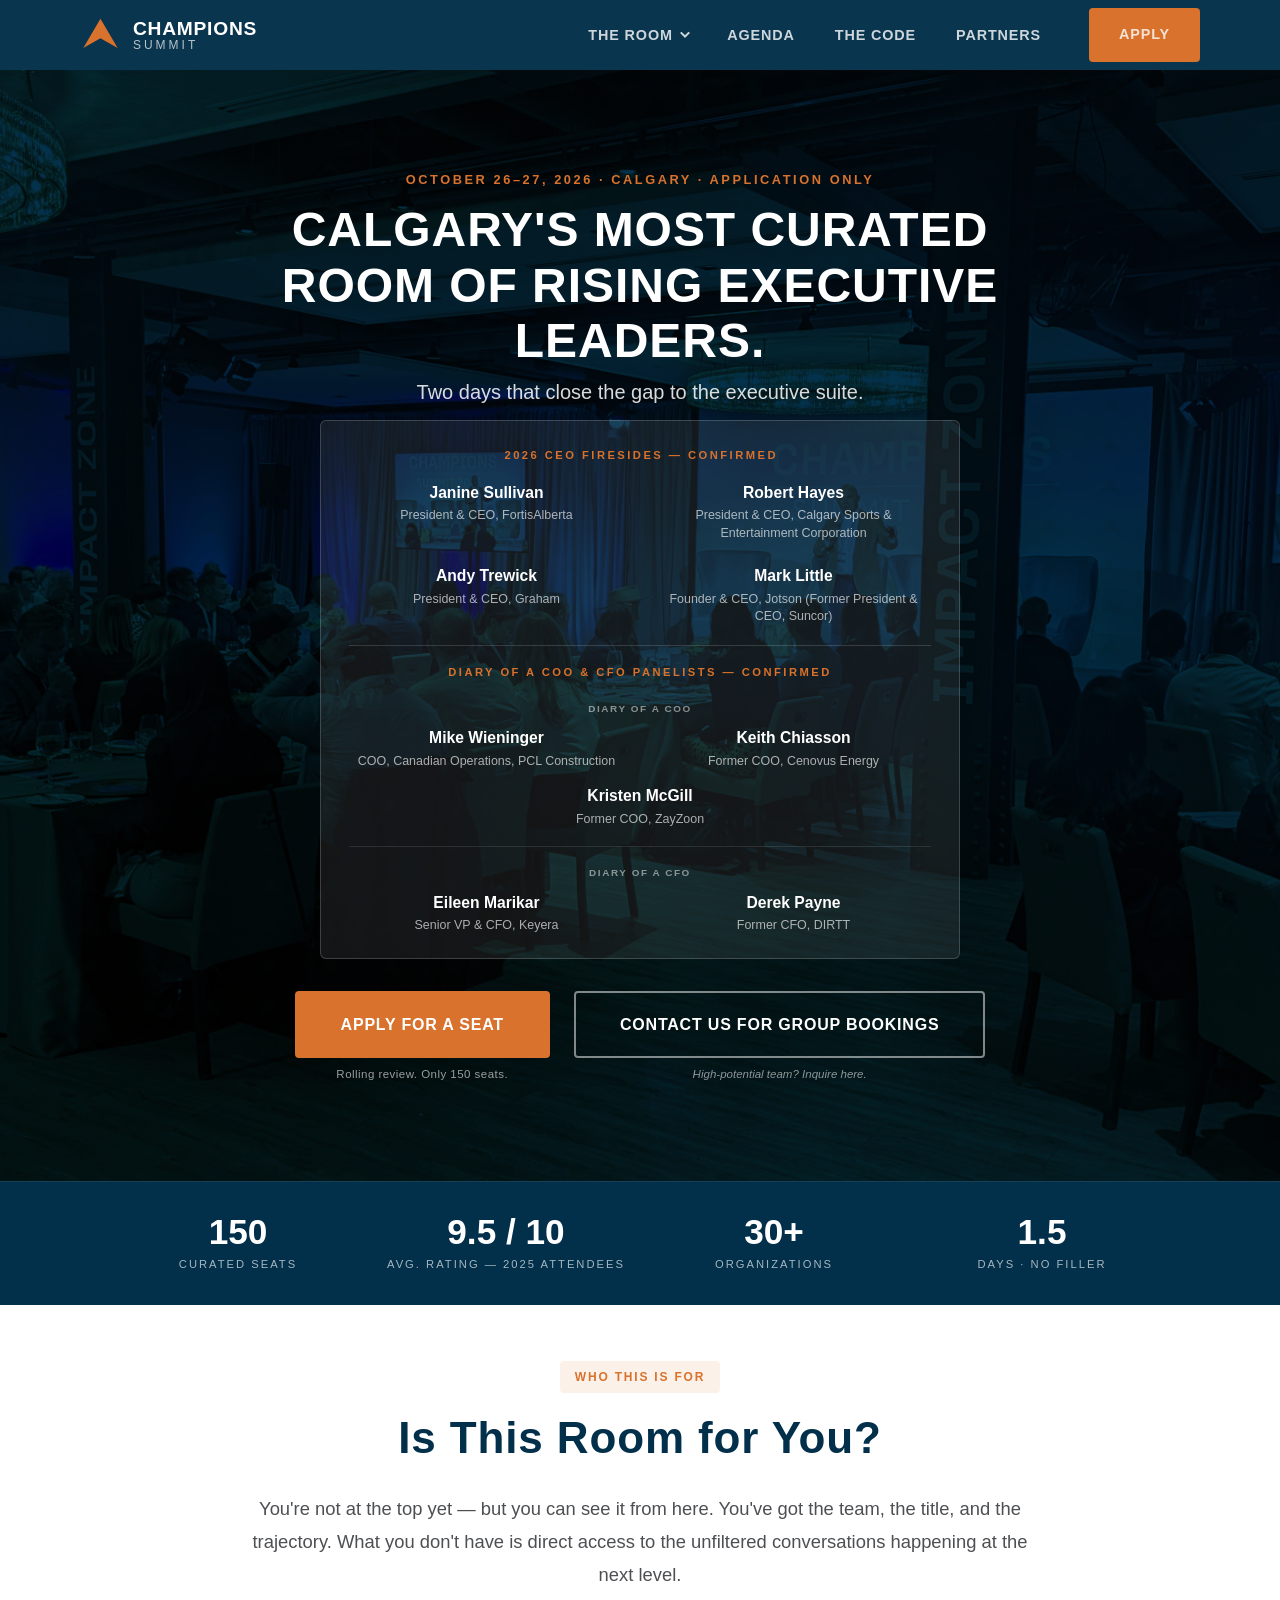
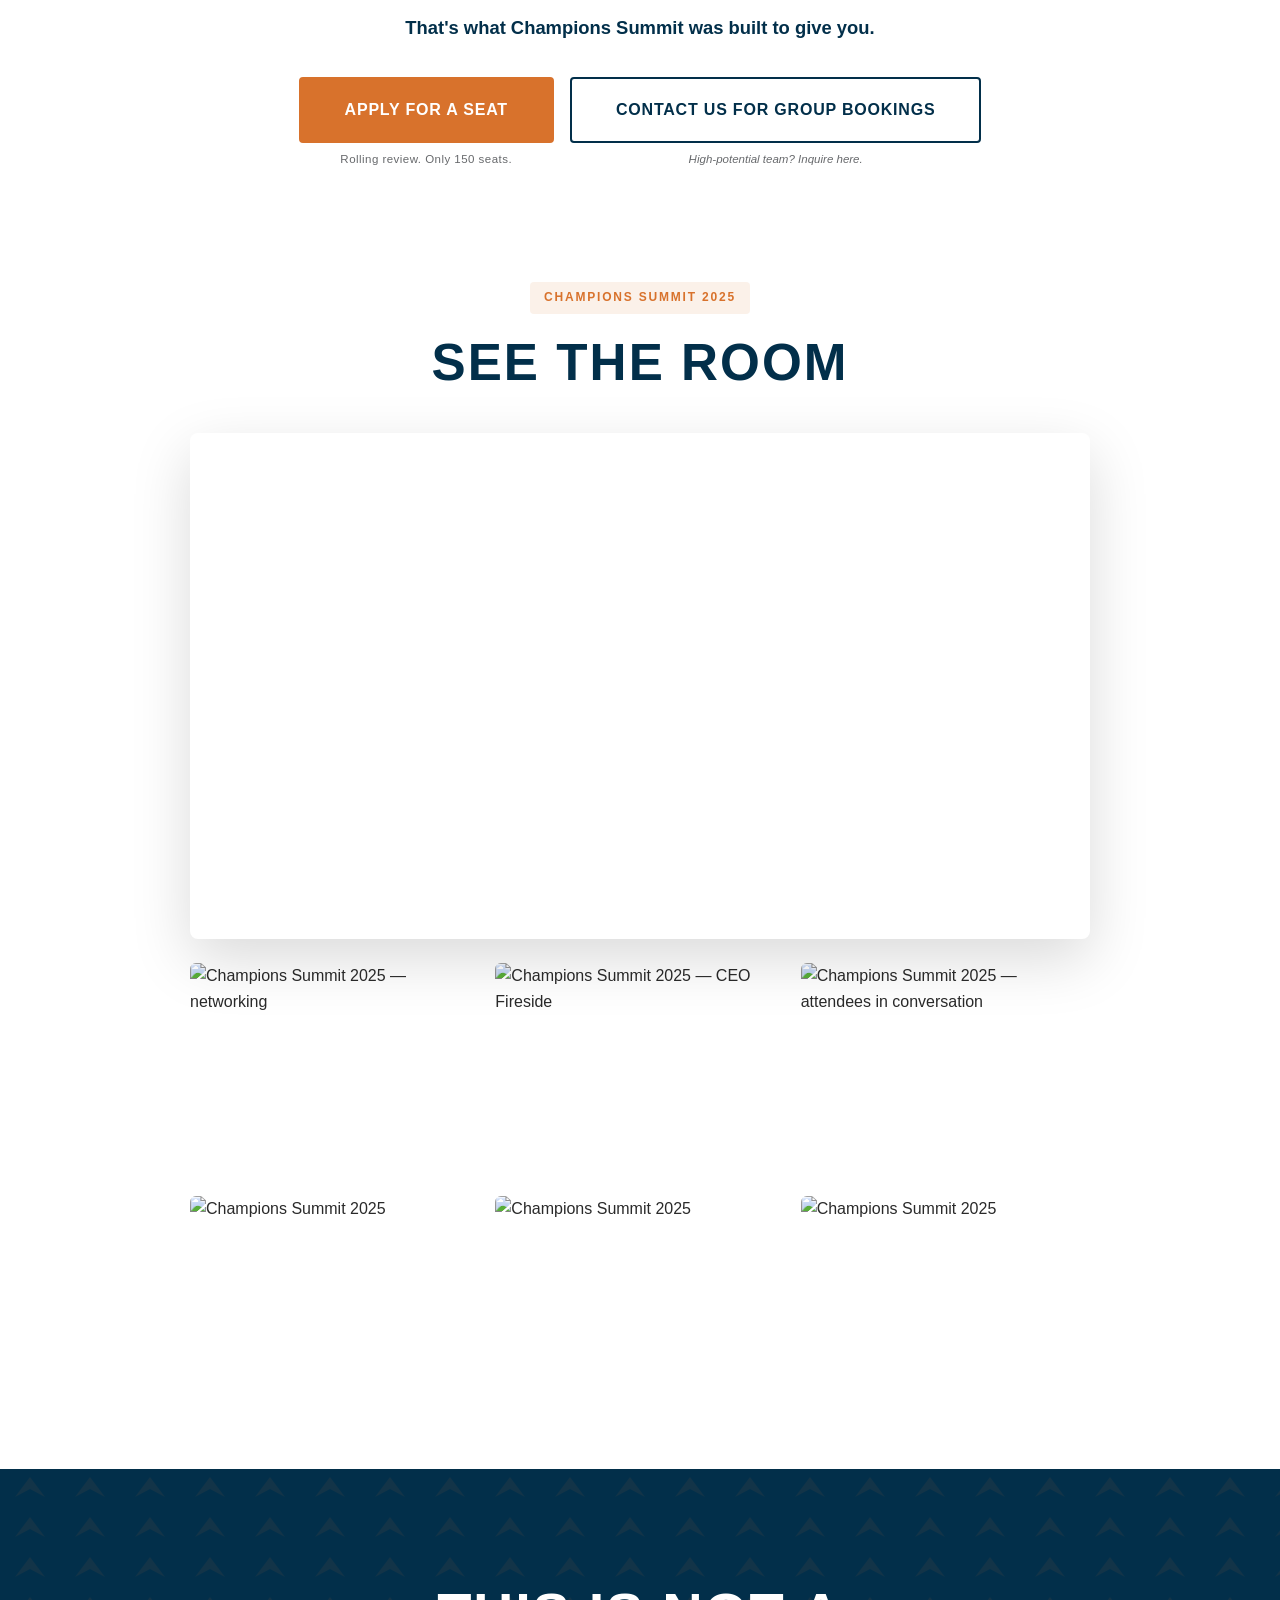
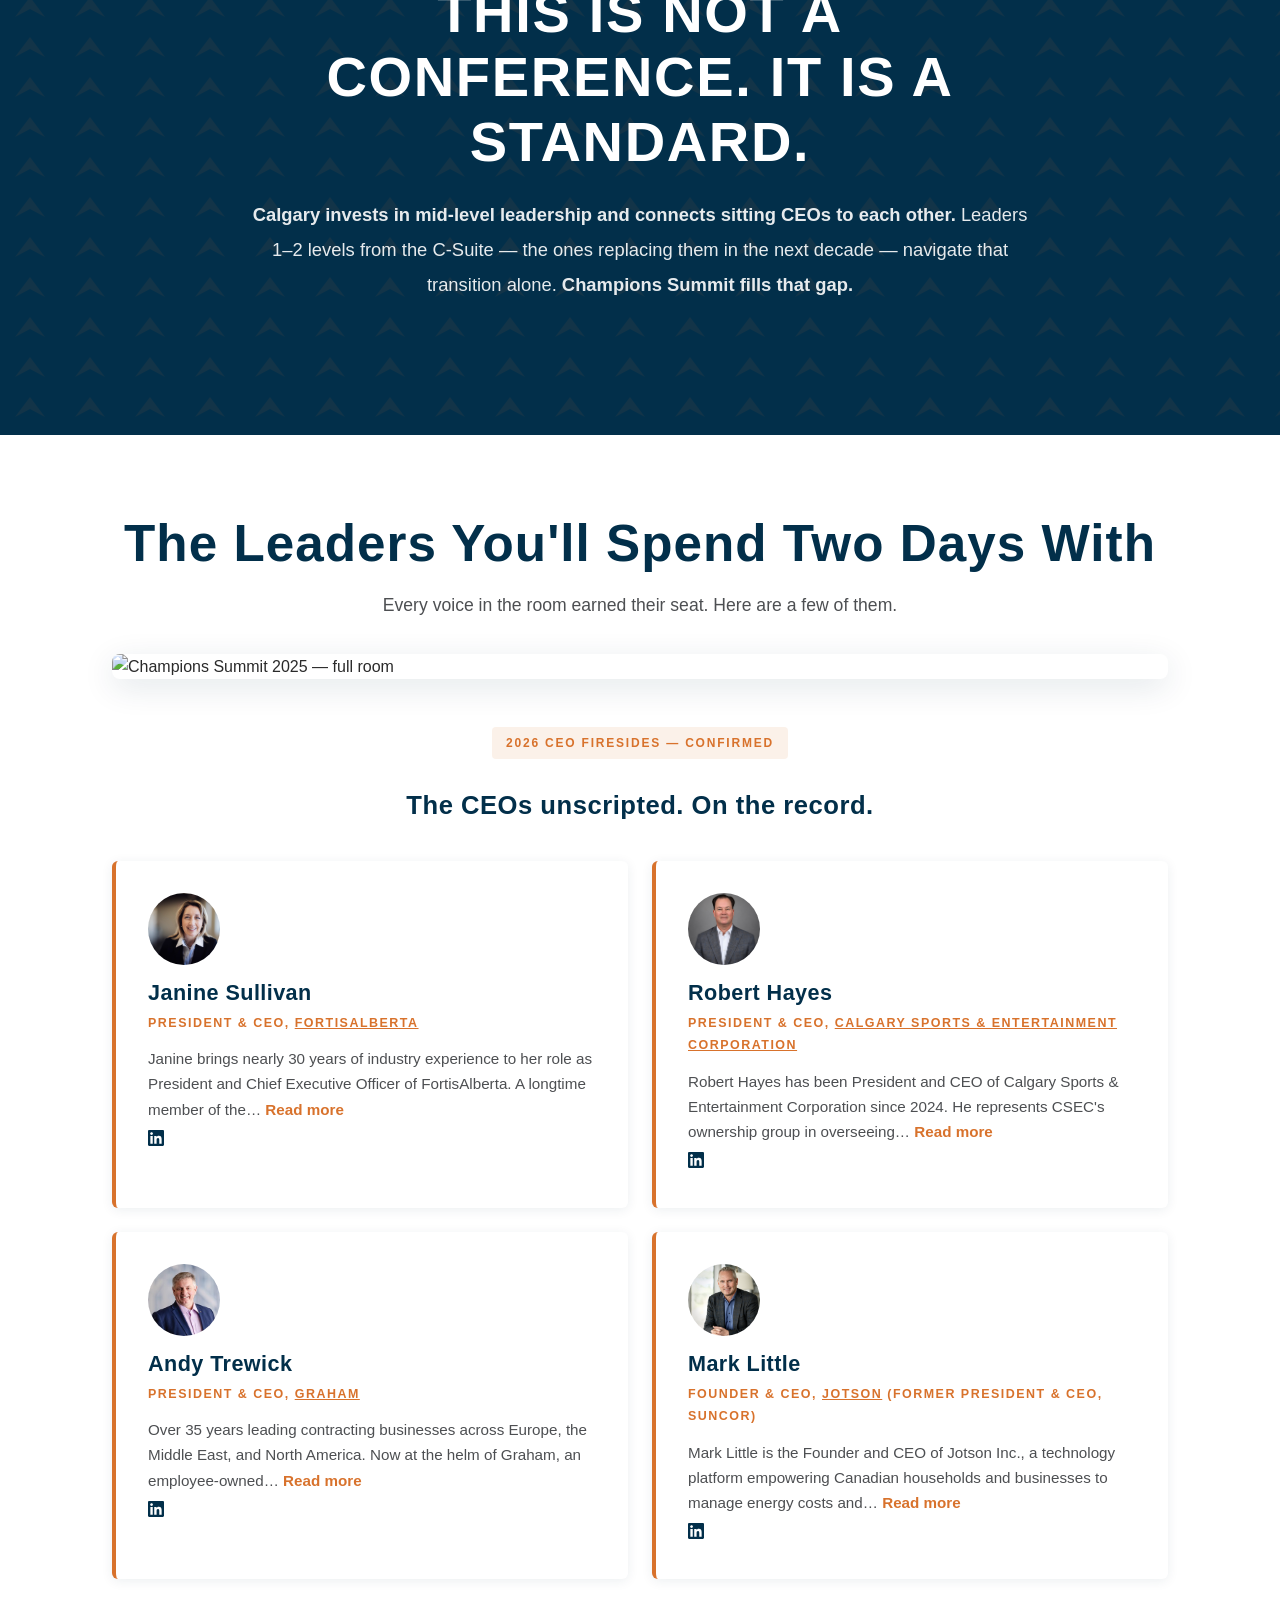
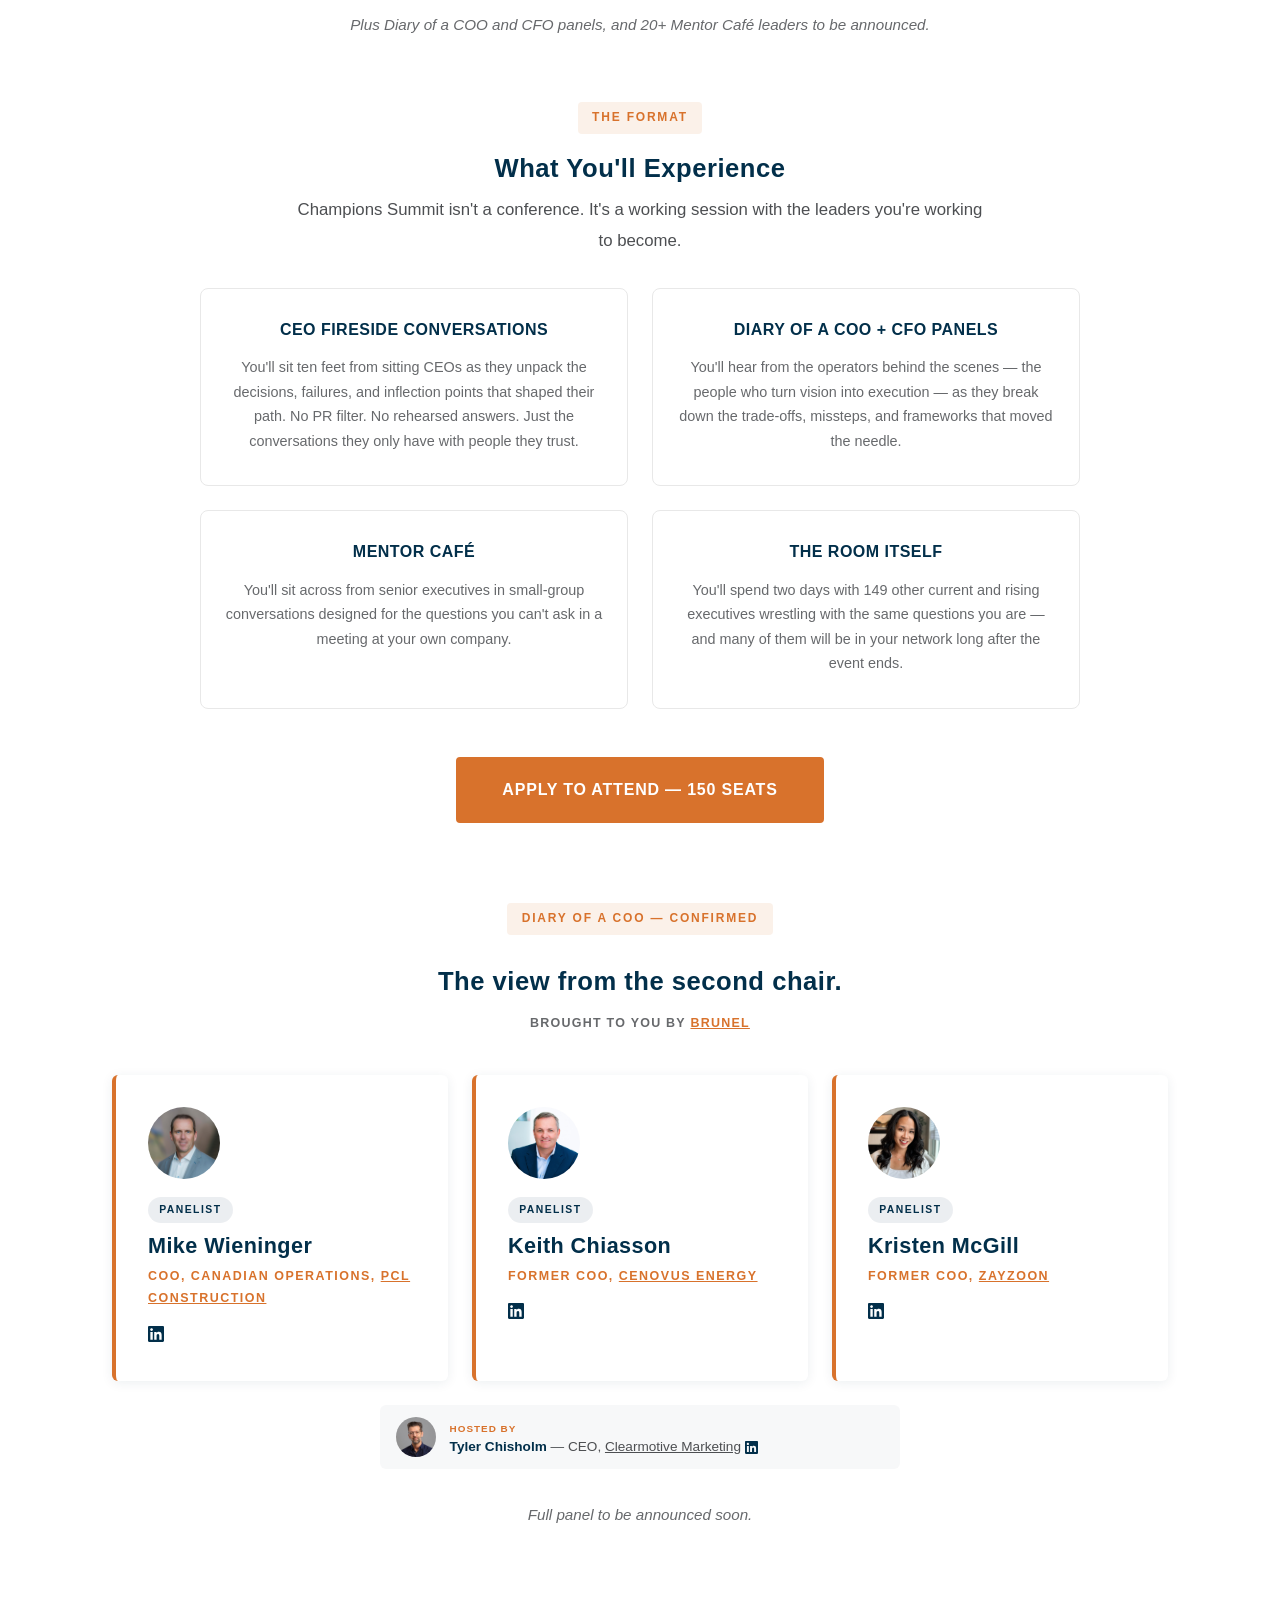
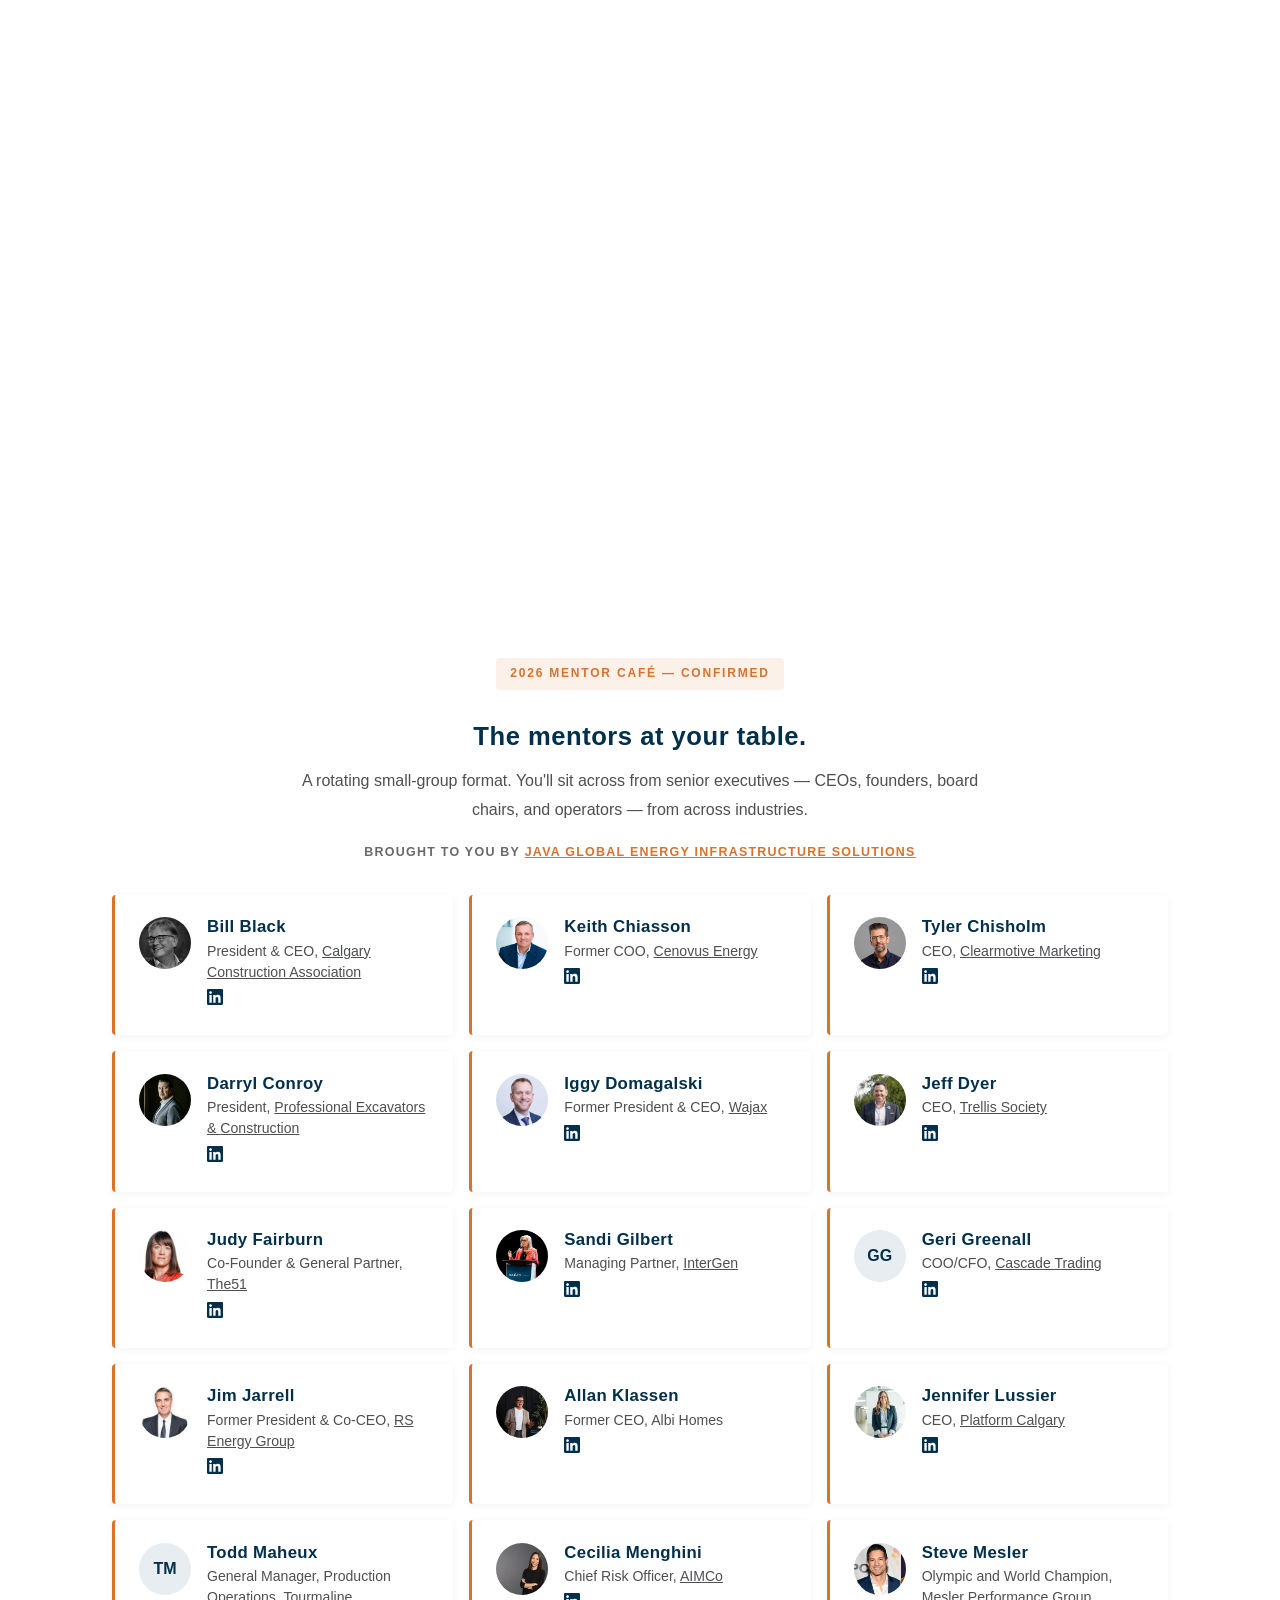
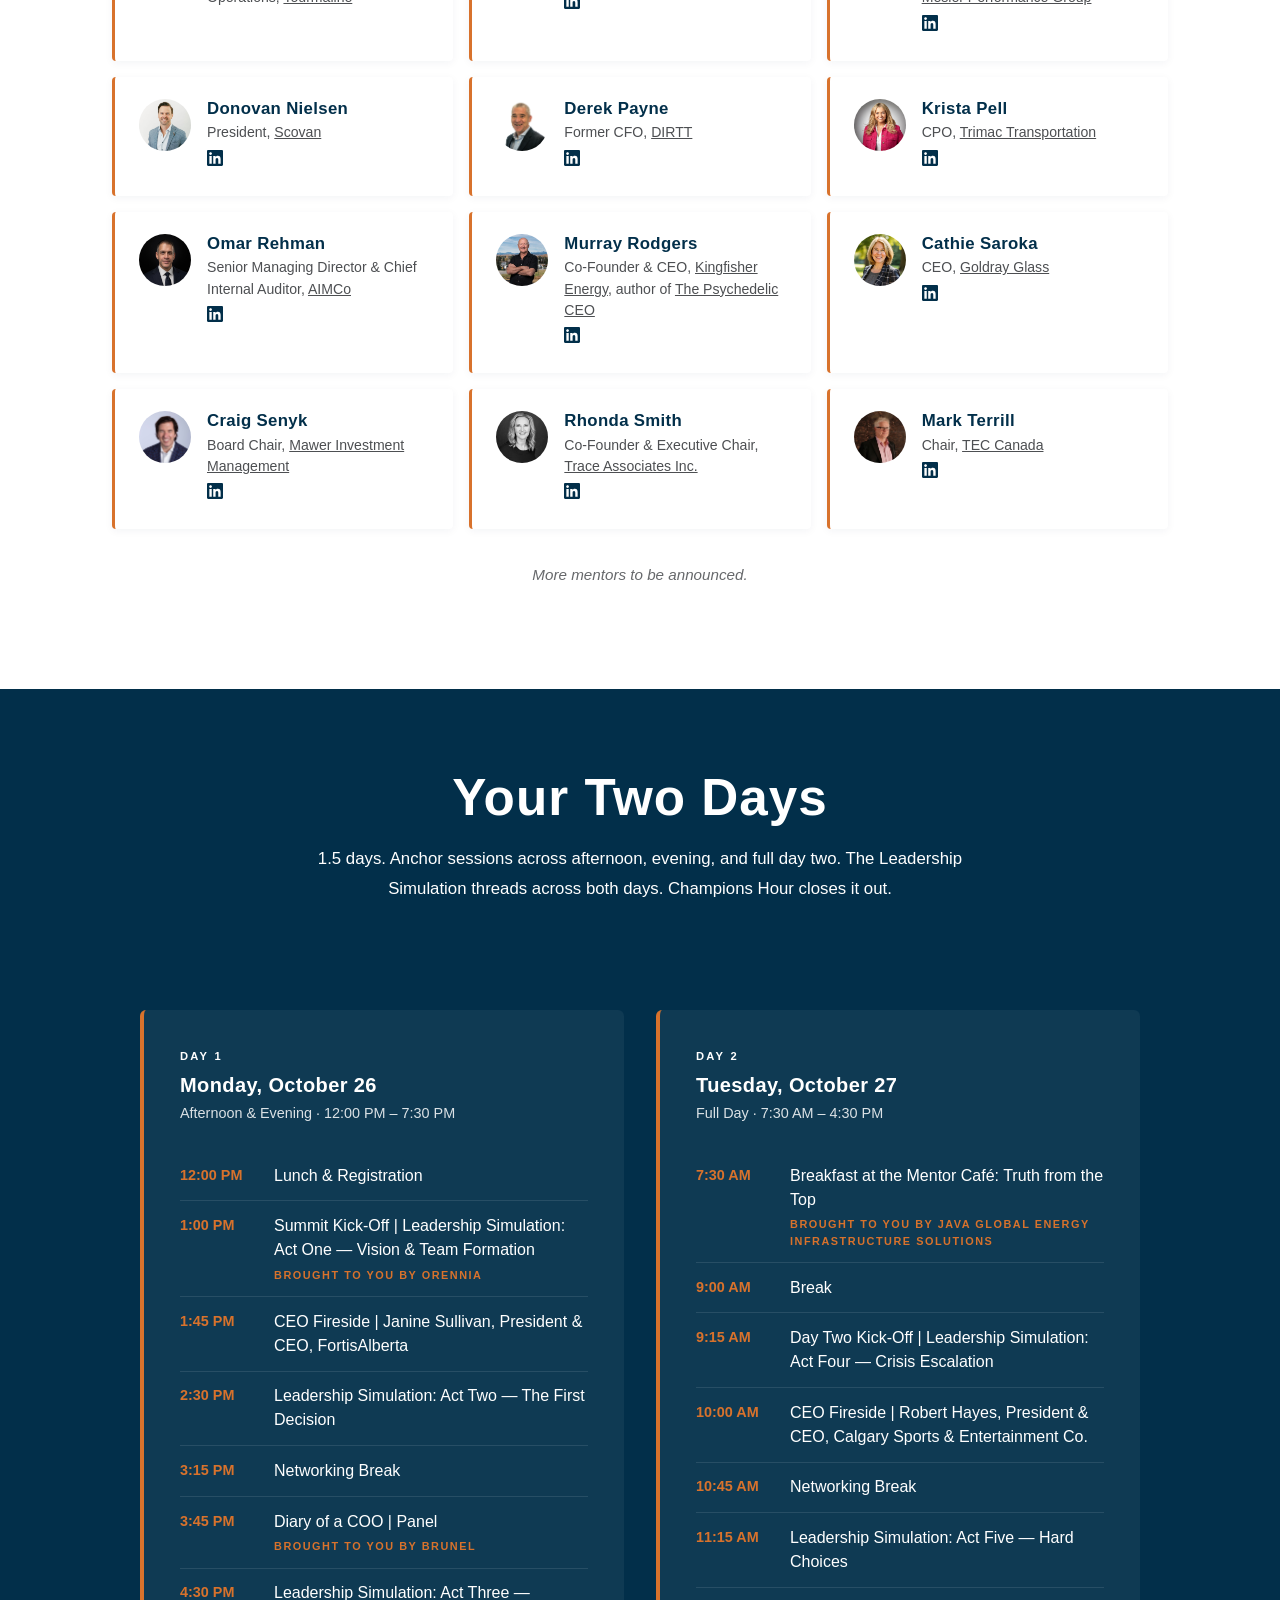
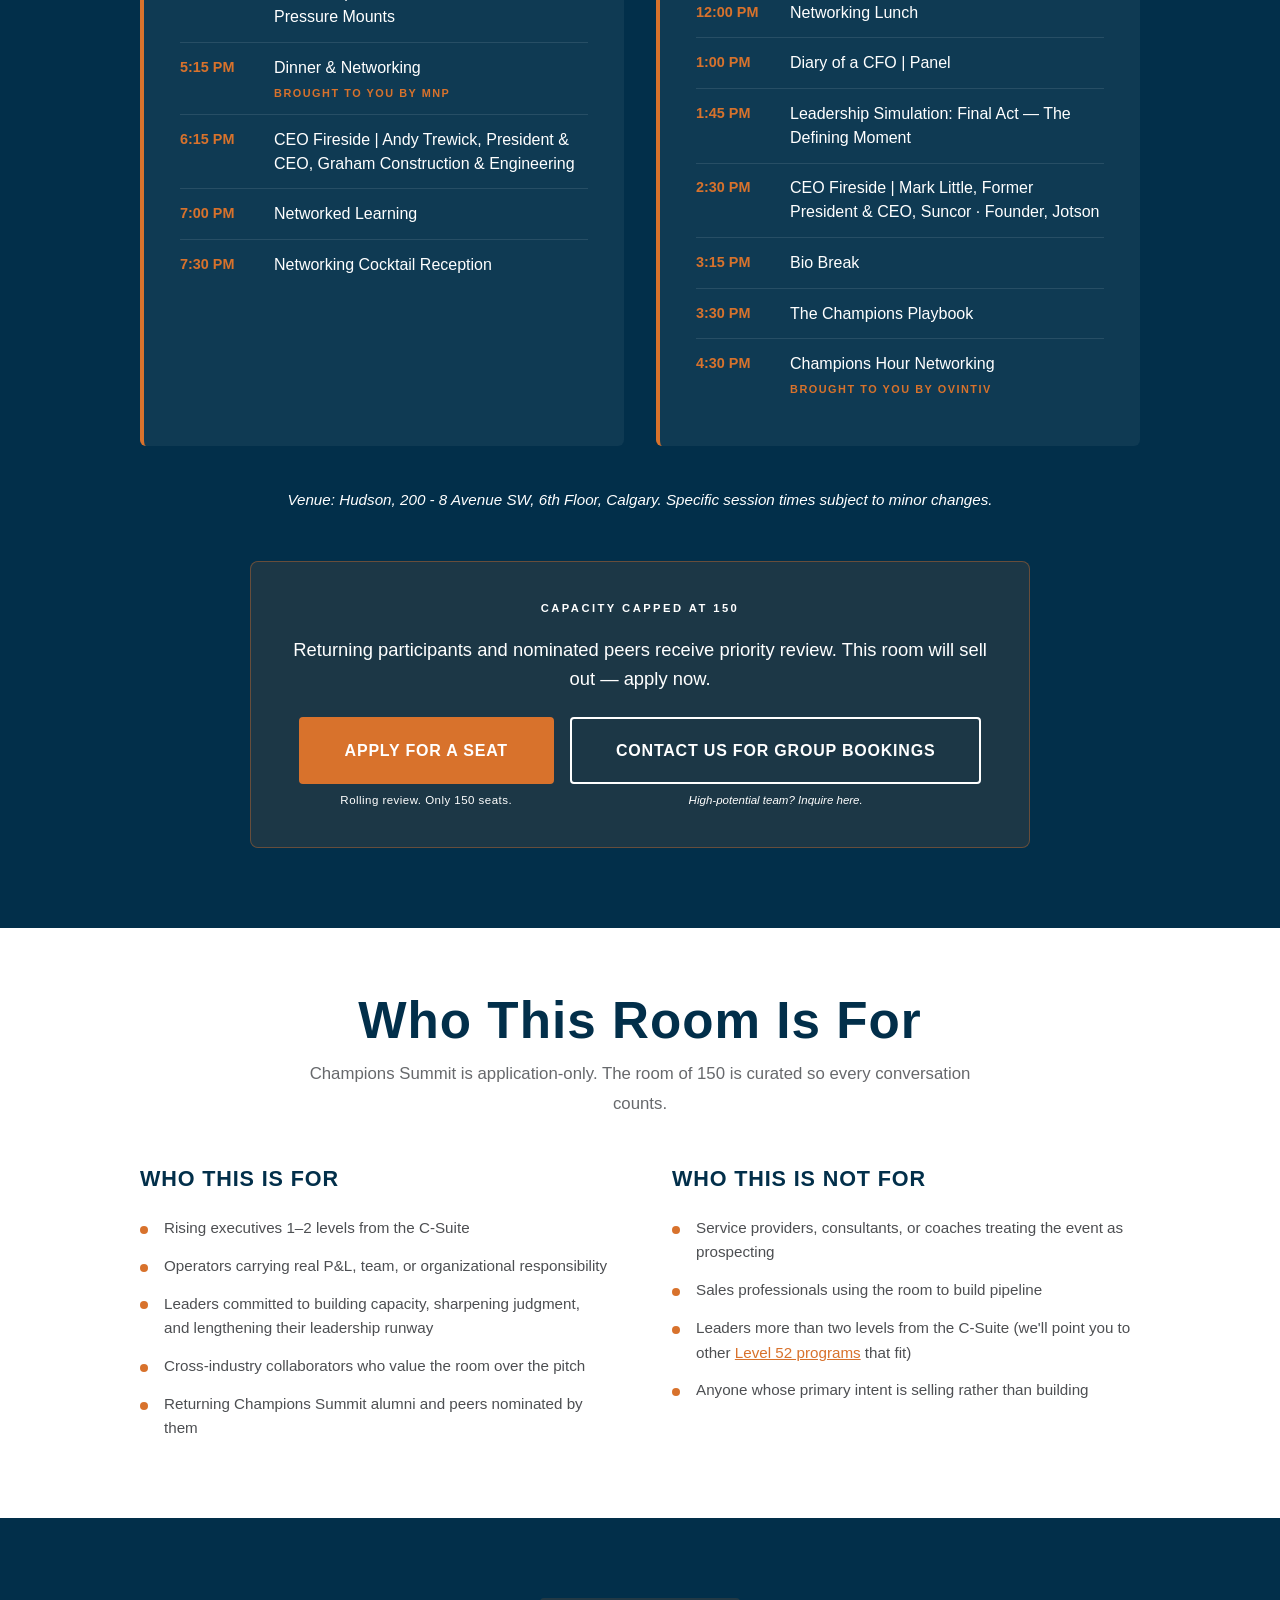
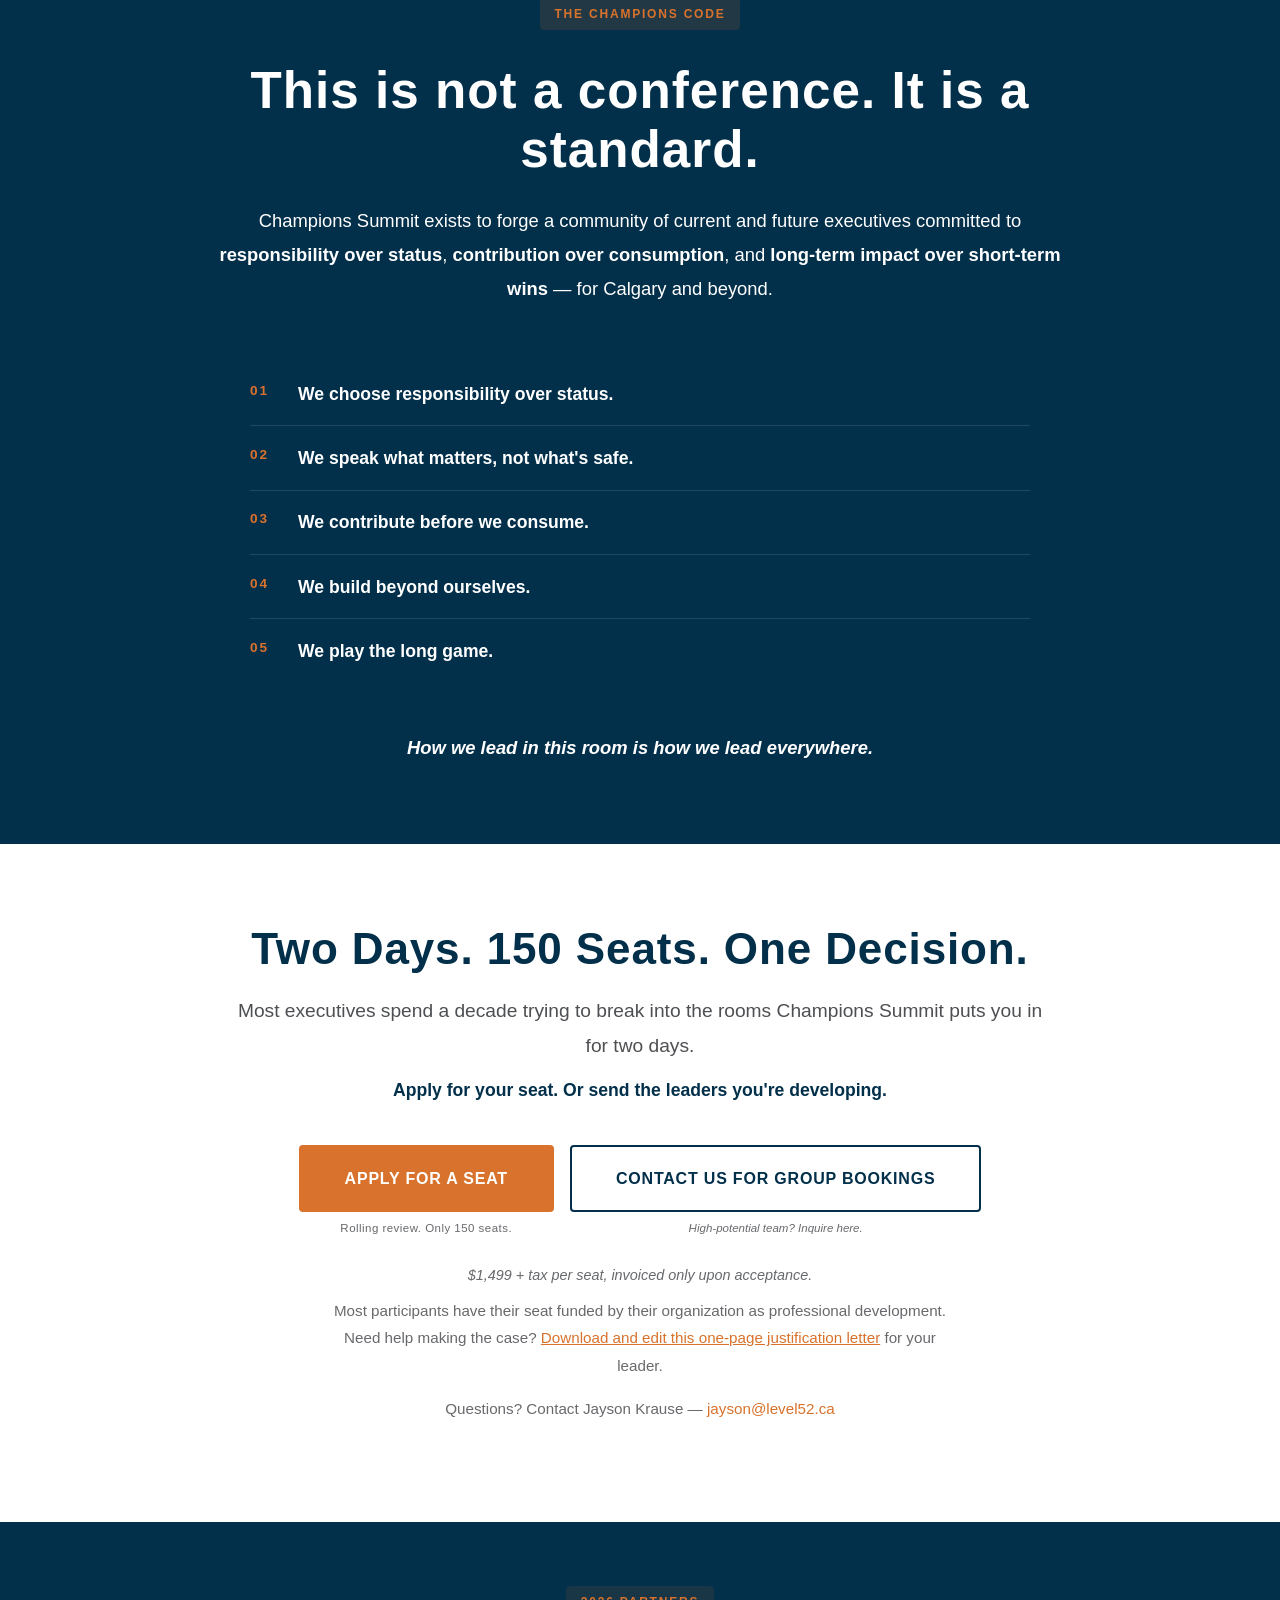
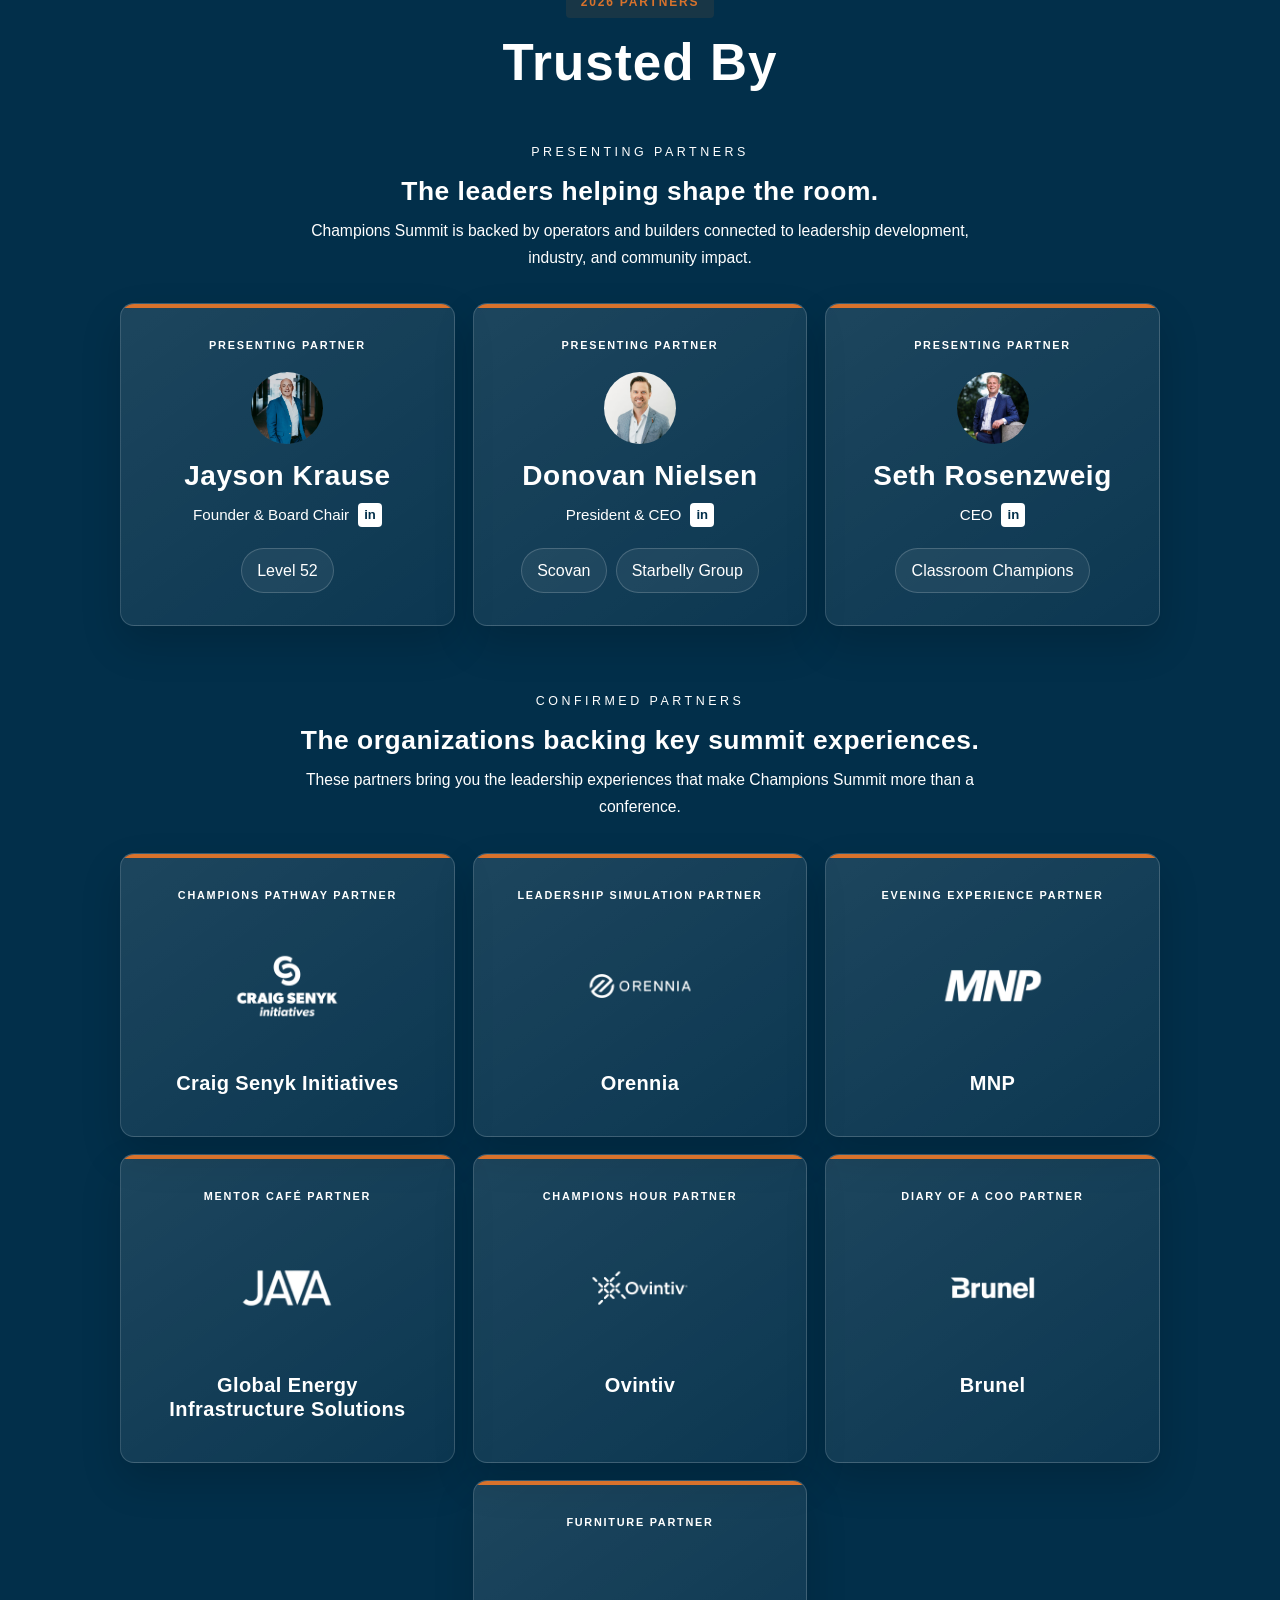
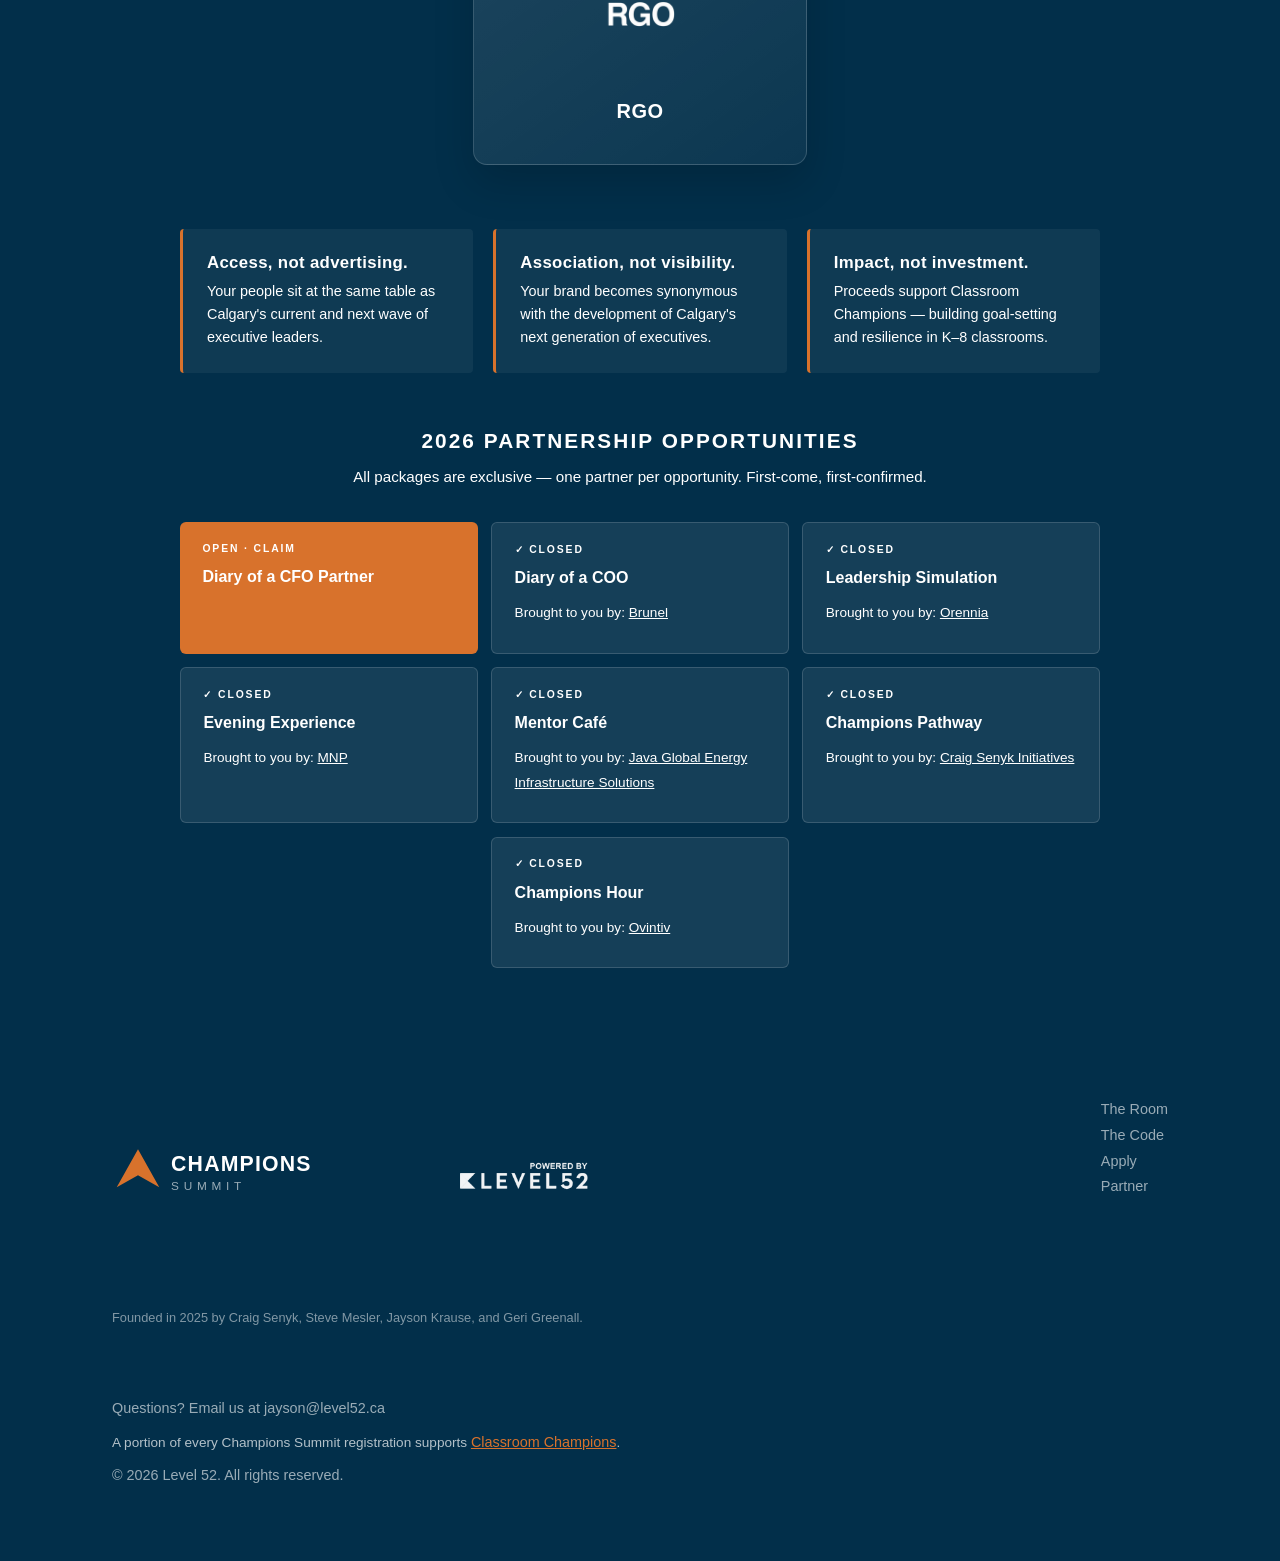
==== index.html @ 11ee5f36 "Add files via upload" ====
<!DOCTYPE html>
<html lang="en">
<head>
    <meta charset="UTF-8">
    <meta name="viewport" content="width=device-width, initial-scale=1.0">
    <meta name="description" content="Champions Summit 2026 — Calgary's most curated room of rising executives. Application-only. October 26–27, 2026.">
    <title>Champions Summit 2026 | Application-Only Executive Summit | Calgary</title>
    <link rel="icon" type="image/x-icon" href="favicon.ico">
    <link rel="icon" type="image/png" sizes="32x32" href="favicon-32x32.png">
    <link rel="icon" type="image/png" sizes="16x16" href="favicon-16x16.png">
    <link rel="apple-touch-icon" sizes="180x180" href="apple-touch-icon.png">
    <link rel="stylesheet" href="styles.css">
    <style>
        html { width: 100%; }
        body { width: 100%; max-width: 100%; }
        #top { display: block; width: 100%; max-width: 100%; margin: 0; padding: 0; }
        #top > section {
            width: 100%;
            max-width: 100%;
            margin-left: 0;
            margin-right: 0;
            box-sizing: border-box;
        }
    
        .sponsor-logo {
            display: block;
            margin-top: 1.35rem;
            max-height: 72px;
            max-width: 190px;
            width: auto;
            object-fit: contain;
        }
        .sponsor-card .sponsor-logo,
        .sponsorship-card .sponsor-logo {
            margin-left: 0;
        }
    
        .confirmed-sponsors-grid {
            display: flex;
            flex-wrap: wrap;
            justify-content: center;
            gap: 1.1rem;
            align-items: stretch;
        }
        .confirmed-sponsors-grid > .confirmed-sponsor-card {
            flex: 0 1 calc((100% - 2.2rem) / 3);
            min-width: 0;
            box-sizing: border-box;
        }

        .confirmed-sponsor-card {
            position: relative;
            overflow: hidden;
            background: linear-gradient(145deg, rgba(255,255,255,0.11), rgba(255,255,255,0.045));
            border: 1px solid rgba(255,255,255,0.16);
            padding: 2rem 1.75rem;
            border-radius: 14px;
            box-shadow: 0 18px 40px rgba(0,0,0,0.16);
            text-align: center;
        }

        .confirmed-sponsor-card::before {
            content: "";
            position: absolute;
            top: 0;
            left: 0;
            right: 0;
            height: 4px;
            background: #D8722C;
        }

        .confirmed-sponsor-label {
            font-family: 'Trebuchet MS', sans-serif;
            color: #D8722C;
            font-size: .68rem;
            font-weight: 700;
            text-transform: uppercase;
            letter-spacing: .16em;
            margin: 0 0 1rem;
        }

        .confirmed-sponsor-logo-wrap {
            min-height: 130px;
            display: flex;
            align-items: center;
            justify-content: center;
            margin: 0 auto 1.25rem;
        }

        .confirmed-sponsor-logo {
            display: block;
            max-height: 120px;
            max-width: 240px;
            width: auto;
            object-fit: contain;
        }

        .confirmed-sponsor-title {
            color: #FFF;
            font-size: 1.25rem;
            margin: 0 0 .55rem;
            line-height: 1.2;
        }

        .confirmed-sponsor-link {
            display: inline-flex;
            align-items: center;
            justify-content: center;
            min-height: 38px;
            padding: .55rem .95rem;
            border: 1px solid rgba(255,255,255,0.18);
            border-radius: 999px;
            color: #FFF;
            text-decoration: none;
            font-size: 1rem;
            background: rgba(255,255,255,0.06);
        }

        /* PARTNERSHIP OPPORTUNITIES GRID */
        .partnership-opps-grid {
            display: flex;
            flex-wrap: wrap;
            justify-content: center;
            gap: .85rem;
        }
        .partnership-opps-grid > * {
            flex: 0 1 calc((100% - 1.7rem) / 3);
            min-width: 0;
            box-sizing: border-box;
        }

        @media (max-width: 900px) {
            .confirmed-sponsors-grid > .confirmed-sponsor-card { flex-basis: calc((100% - 1.1rem) / 2); }
            .partnership-opps-grid > * { flex-basis: calc((100% - .85rem) / 2); }
        }
        @media (max-width: 560px) {
            .confirmed-sponsors-grid > .confirmed-sponsor-card,
            .partnership-opps-grid > * { flex-basis: 100%; }
        }

        /* FOOTER BRAND LOCKUP */
        .footer-brand-row {
            display: flex !important;
            flex-direction: row !important;
            align-items: center !important;
            justify-content: flex-start !important;
            gap: 3rem !important;
            flex-wrap: nowrap !important;
            width: 100%;
            margin: 0 0 2.5rem 0;
        }

        .footer-brand-row img {
            display: block;
            object-fit: contain;
            flex-shrink: 0;
        }

        .footer-champions-logo {
            height: 52px !important;
            width: auto !important;
            max-width: none !important;
        }

        .footer-level52-logo {
            height: 160px !important;
            width: auto !important;
            max-width: none !important;
            opacity: 0.95;
        }

        @media (max-width: 768px) {
            .footer-brand-row {
                gap: 1.5rem !important;
            }
            .footer-champions-logo {
                height: 44px !important;
            }
            .footer-level52-logo {
                height: 100px !important;
            }
            .ceo-fireside-grid {
                grid-template-columns: 1fr !important;
            }
            .hero-speaker-grid {
                grid-template-columns: 1fr !important;
            }
            .hero-panelist-grid {
                grid-template-columns: 1fr !important;
            }
        }
        /* MOBILE RENDER FIX: PARTNERS SECTION
           On narrow screens the partners content stacks into one very tall block.
           A scroll-reveal threshold can never be met on an element that tall, so it
           stayed at opacity 0 (blank navy band). The section is now always visible. */
        #partners,
        #partners .container {
            opacity: 1 !important;
            transform: none !important;
            visibility: visible !important;
        }

        /* Respect reduced-motion settings: show reveal content immediately */
        @media (prefers-reduced-motion: reduce) {
            .fade-in {
                opacity: 1 !important;
                transform: none !important;
                transition: none !important;
            }
        }
    </style>
</head>
<body>
    <!-- NAVIGATION -->
    <nav class="main-nav">
        <div class="nav-container">
            <a href="#top" class="nav-brand" aria-label="Champions Summit Home">
                <svg class="nav-logo-svg" viewBox="0 0 50 44" fill="none" xmlns="http://www.w3.org/2000/svg" aria-hidden="true">
                  <path d="M25 2L46 38L25 26L4 38Z" fill="#D8722C"/>
                </svg>
                <div class="nav-wordmark">
                  <span class="nav-wordmark-champions">Champions</span>
                  <span class="nav-wordmark-summit">Summit</span>
                </div>
            </a>
            <button class="nav-toggle" type="button" aria-label="Toggle menu" aria-expanded="false" aria-controls="site-navigation">
                <span></span><span></span><span></span>
            </button>
            <ul class="nav-links" id="site-navigation">
                <li class="nav-has-dropdown">
                    <a href="#the-room" class="nav-dropdown-trigger" aria-expanded="false">
                        <span>The Room</span>
                        <span class="nav-dropdown-icon" aria-hidden="true"></span>
                    </a>
                    <div class="nav-dropdown" role="menu">
                        <a href="#ceo-firesides" role="menuitem">2026 CEO Firesides</a>
                        <a href="#the-format" role="menuitem">The Format</a>
                        <a href="#diary-of-a-coo" role="menuitem">Diary of a COO</a>
                        <a href="#diary-of-a-cfo" role="menuitem">Diary of a CFO</a>
                        <a href="#mentor-cafe" role="menuitem">2026 Mentor Caf&eacute;</a>
                    </div>
                </li>
                <li><a href="#agenda">Agenda</a></li>
                <li><a href="#code">The Code</a></li>
                <li><a href="#partners">Partners</a></li>
                <li><a href="https://level52.typeform.com/cs2026-app?typeform-source=www.google.com" target="_blank" rel="noopener noreferrer" class="btn-primary nav-cta">Apply</a></li>
            </ul>
        </div>
    </nav>

    <main id="top" style="padding:0; margin:0; width:100%; max-width:100%; overflow-x:hidden;">

        <!-- ========================================================================
             1. HERO
        ========================================================================= -->
        <section class="hero hero--home">
            <div style="position:absolute;inset:0;background-image:url('hero-bg.jpg');background-size:cover;background-position:center 40%;z-index:0;"></div>
            <div class="hero-overlay" style="background:rgba(2,47,74,0.99);"></div>
            <div class="hero-content">
                <span class="hero-accent">OCTOBER 26–27, 2026 · CALGARY · APPLICATION ONLY</span>
                <h1>Calgary's Most Curated Room of Rising Executive Leaders.</h1>
                <p style="font-size:1.25rem; line-height:1.6; margin-bottom:.75rem;">Two days that close the gap to the executive suite.</p>

                <div class="hero-ceo-card" style="background:rgba(255,255,255,0.08); border:1px solid rgba(255,255,255,0.18); padding:1.5rem 1.75rem; border-radius:6px; max-width:640px; margin:0 auto 2rem;">
                    <p class="ceo-firesides-label" style="font-family:'Trebuchet MS',sans-serif; font-size:.7rem; font-weight:700; text-transform:uppercase; letter-spacing:.22em; color:#D8722C; margin-bottom:1.1rem; text-align:center;">2026 CEO Firesides — Confirmed</p>
                    <div class="hero-speaker-grid" style="display:grid; grid-template-columns:repeat(2, 1fr); gap:1.5rem 2rem;">
                        <div style="text-align:center;">
                            <p style="color:#FFF; font-weight:700; font-size:.98rem; margin:0 0 .25rem; line-height:1.3;">Janine Sullivan</p>
                            <p style="color:rgba(255,255,255,0.65); font-size:.78rem; margin:0; line-height:1.4;">President &amp; CEO, FortisAlberta</p>
                        </div>
                        <div style="text-align:center;">
                            <p style="color:#FFF; font-weight:700; font-size:.98rem; margin:0 0 .25rem; line-height:1.3;">Robert Hayes</p>
                            <p style="color:rgba(255,255,255,0.65); font-size:.78rem; margin:0; line-height:1.4;">President &amp; CEO, Calgary Sports &amp; Entertainment Corporation</p>
                        </div>
                        <div style="text-align:center;">
                            <p style="color:#FFF; font-weight:700; font-size:.98rem; margin:0 0 .25rem; line-height:1.3;">Andy Trewick</p>
                            <p style="color:rgba(255,255,255,0.65); font-size:.78rem; margin:0; line-height:1.4;">President &amp; CEO, Graham</p>
                        </div>
                        <div style="text-align:center;">
                            <p style="color:#FFF; font-weight:700; font-size:.98rem; margin:0 0 .25rem; line-height:1.3;">Mark Little</p>
                            <p style="color:rgba(255,255,255,0.65); font-size:.78rem; margin:0; line-height:1.4;">Founder &amp; CEO, Jotson (Former President &amp; CEO, Suncor)</p>
                        </div>
                    </div>
                    <div style="border-top:1px solid rgba(255,255,255,0.15); margin-top:1.25rem; padding-top:1rem; text-align:center;">
                        <p style="font-family:'Trebuchet MS',sans-serif; font-size:.7rem; font-weight:700; text-transform:uppercase; letter-spacing:.22em; color:#D8722C; margin-bottom:1.1rem;">Diary of a COO &amp; CFO Panelists — Confirmed</p>

                        <p style="font-family:'Trebuchet MS',sans-serif; font-size:.62rem; font-weight:700; text-transform:uppercase; letter-spacing:.16em; color:rgba(255,255,255,0.5); margin:0 0 .65rem;">Diary of a COO</p>
                        <div class="hero-panelist-grid" style="display:grid; grid-template-columns:repeat(2, 1fr); gap:1rem 2rem; margin-bottom:1.1rem;">
                            <div>
                                <p style="color:#FFF; font-weight:700; font-size:.98rem; margin:0 0 .25rem; line-height:1.3;">Mike Wieninger</p>
                                <p style="color:rgba(255,255,255,0.65); font-size:.78rem; margin:0; line-height:1.4;">COO, Canadian Operations, PCL Construction</p>
                            </div>
                            <div>
                                <p style="color:#FFF; font-weight:700; font-size:.98rem; margin:0 0 .25rem; line-height:1.3;">Keith Chiasson</p>
                                <p style="color:rgba(255,255,255,0.65); font-size:.78rem; margin:0; line-height:1.4;">Former COO, Cenovus Energy</p>
                            </div>
                            <div style="grid-column:1 / -1;">
                                <p style="color:#FFF; font-weight:700; font-size:.98rem; margin:0 0 .25rem; line-height:1.3;">Kristen McGill</p>
                                <p style="color:rgba(255,255,255,0.65); font-size:.78rem; margin:0; line-height:1.4;">Former COO, ZayZoon</p>
                            </div>
                        </div>

                        <div style="border-top:1px solid rgba(255,255,255,0.1); padding-top:1.1rem;">
                            <p style="font-family:'Trebuchet MS',sans-serif; font-size:.62rem; font-weight:700; text-transform:uppercase; letter-spacing:.16em; color:rgba(255,255,255,0.5); margin:0 0 .65rem;">Diary of a CFO</p>
                            <div class="hero-panelist-grid" style="display:grid; grid-template-columns:repeat(2, 1fr); gap:1rem 2rem;">
                                <div>
                                    <p style="color:#FFF; font-weight:700; font-size:.98rem; margin:0 0 .25rem; line-height:1.3;">Eileen Marikar</p>
                                    <p style="color:rgba(255,255,255,0.65); font-size:.78rem; margin:0; line-height:1.4;">Senior VP &amp; CFO, Keyera</p>
                                </div>
                                <div>
                                    <p style="color:#FFF; font-weight:700; font-size:.98rem; margin:0 0 .25rem; line-height:1.3;">Derek Payne</p>
                                    <p style="color:rgba(255,255,255,0.65); font-size:.78rem; margin:0; line-height:1.4;">Former CFO, DIRTT</p>
                                </div>
                            </div>
                        </div>
                    </div>
                </div>

                <div class="hero-cta">
                    <div style="display:flex; flex-direction:column; align-items:center; gap:.4rem;">
                        <a href="https://level52.typeform.com/cs2026-app?typeform-source=www.google.com" target="_blank" rel="noopener noreferrer" class="btn btn-primary btn-large">Apply for a Seat</a>
                        <p style="font-size:.72rem; color:rgba(255,255,255,0.6); margin:0; font-family:'Trebuchet MS',sans-serif; letter-spacing:.04em; text-align:center;">Rolling review. Only 150 seats.</p>
                    </div>
                    <div style="display:flex; flex-direction:column; align-items:center; gap:.4rem;">
                        <a href="mailto:jayson@level52.ca?subject=Group%20Booking%20Inquiry%20%E2%80%94%20Champions%20Summit%202026" class="btn btn-primary btn-large" style="background:transparent; border:2px solid rgba(255,255,255,0.5);">Contact us for group bookings</a>
                        <p style="font-size:.72rem; color:rgba(255,255,255,0.55); margin:0; font-style:italic; text-align:center;">High-potential team? Inquire here.</p>
                    </div>
                </div>
            </div>
        </section>

        <!-- ========================================================================
             1b. STAT BAND
        ========================================================================= -->
        <section style="background:#022F4A; border-top:1px solid rgba(255,255,255,0.08); padding:2rem 0;">
            <div class="container fade-in">
                <div style="display:grid; grid-template-columns:repeat(auto-fit, minmax(min(180px, 100%), 1fr)); gap:1rem; text-align:center; max-width:1100px; margin:0 auto;">
                    <div>
                        <div style="font-family:'Trebuchet MS',sans-serif; font-size:2.2rem; font-weight:700; color:#FFF; line-height:1;">150</div>
                        <div style="font-size:.7rem; text-transform:uppercase; letter-spacing:.18em; color:rgba(255,255,255,0.65); margin-top:.4rem;">Curated Seats</div>
                    </div>
                    <div>
                        <div style="font-family:'Trebuchet MS',sans-serif; font-size:2.2rem; font-weight:700; color:#FFF; line-height:1;">9.5 / 10</div>
                        <div style="font-size:.7rem; text-transform:uppercase; letter-spacing:.18em; color:rgba(255,255,255,0.65); margin-top:.4rem;">Avg. Rating — 2025 Attendees</div>
                    </div>
                    <div>
                        <div style="font-family:'Trebuchet MS',sans-serif; font-size:2.2rem; font-weight:700; color:#FFF; line-height:1;">30+</div>
                        <div style="font-size:.7rem; text-transform:uppercase; letter-spacing:.18em; color:rgba(255,255,255,0.65); margin-top:.4rem;">Organizations</div>
                    </div>
                    <div>
                        <div style="font-family:'Trebuchet MS',sans-serif; font-size:2.2rem; font-weight:700; color:#FFF; line-height:1;">1.5</div>
                        <div style="font-size:.7rem; text-transform:uppercase; letter-spacing:.18em; color:rgba(255,255,255,0.65); margin-top:.4rem;">Days · No Filler</div>
                    </div>
                </div>
            </div>
        </section>

        <!-- ========================================================================
             1c. IS THIS ROOM FOR YOU
        ========================================================================= -->
        <section class="section--white" style="padding:3.5rem 0;">
            <div class="section-container fade-in">
                <div style="max-width:780px; margin:0 auto; text-align:center;">
                    <span class="accent-label" style="background:rgba(216,114,44,0.1); color:#D8722C; margin-bottom:1.25rem; display:inline-block;">WHO THIS IS FOR</span>
                    <h2 style="color:#022F4A; font-size:clamp(1.8rem,3.5vw,2.75rem); margin-bottom:1.75rem;">Is This Room for You?</h2>
                    <p style="font-size:1.15rem; color:#4D4F52; line-height:1.8; margin-bottom:1.25rem;">You're not at the top yet — but you can see it from here. You've got the team, the title, and the trajectory. What you don't have is direct access to the unfiltered conversations happening at the next level.</p>
                    <p style="font-size:1.15rem; color:#022F4A; font-weight:700; line-height:1.8; margin:0 0 2rem;">That's what Champions Summit was built to give you.</p>
                    <div style="display:flex; flex-wrap:wrap; gap:1rem; justify-content:center;">
                        <div style="display:flex; flex-direction:column; align-items:center; gap:.4rem;">
                            <a href="https://level52.typeform.com/cs2026-app?typeform-source=www.google.com" target="_blank" rel="noopener noreferrer" class="btn-primary btn-large">Apply for a Seat</a>
                            <p style="font-size:.72rem; color:#67696C; margin:0; font-family:'Trebuchet MS',sans-serif; letter-spacing:.04em;">Rolling review. Only 150 seats.</p>
                        </div>
                        <div style="display:flex; flex-direction:column; align-items:center; gap:.4rem;">
                            <a href="mailto:jayson@level52.ca?subject=Group%20Booking%20Inquiry%20%E2%80%94%20Champions%20Summit%202026" class="btn-secondary btn-large" style="border:2px solid #022F4A; color:#022F4A;">Contact us for group bookings</a>
                            <p style="font-size:.72rem; color:#67696C; margin:0; font-style:italic;">High-potential team? Inquire here.</p>
                        </div>
                    </div>
                </div>
            </div>
        </section>

        <!-- ========================================================================
             1d. SEE THE ROOM — VIDEO + PHOTO STRIP
        ========================================================================= -->
        <section class="section--white" style="padding:3.5rem 0;">
            <div class="section-container fade-in">
                <div style="max-width:900px; margin:0 auto;">
                    <div style="text-align:center; margin:0 auto 2.5rem; display:flex; flex-direction:column; align-items:center;">
                        <span class="accent-label" style="background:rgba(216,114,44,0.1); color:#D8722C; margin-bottom:1.25rem;">CHAMPIONS SUMMIT 2025</span>
                        <h2 style="color:#022F4A; font-family:'Trebuchet MS',sans-serif; font-size:clamp(2rem,4vw,3.25rem); text-transform:uppercase; letter-spacing:.04em; margin-bottom:0;">See the Room</h2>
                    </div>
                    <div style="padding:56.25% 0 0 0;position:relative;border-radius:8px;overflow:hidden;box-shadow:0 20px 60px rgba(0,0,0,0.15);"><iframe src="https://player.vimeo.com/video/1189789899?h=c3ba7be138&amp;badge=0&amp;autopause=0&amp;player_id=0&amp;app_id=58479&amp;autoplay=1&amp;loop=1" frameborder="0" allow="autoplay; fullscreen; picture-in-picture; clipboard-write; encrypted-media; web-share" referrerpolicy="strict-origin-when-cross-origin" style="position:absolute;top:0;left:0;width:100%;height:100%;" title="Champions Summit Sizzle Reel"></iframe></div><script src="https://player.vimeo.com/api/player.js"></script>
                    <div style="display:grid; grid-template-columns:repeat(3, 1fr); gap:1rem; margin-top:1.5rem;">
                        <div style="border-radius:6px; overflow:hidden; aspect-ratio:4/3; cursor:zoom-in;" onclick="csLightbox(0)">
                            <img src="photos/photo_strip.jpg" alt="Champions Summit 2025 — networking" style="width:100%; height:100%; object-fit:cover; display:block; transition:transform .3s ease;" onmouseover="this.style.transform='scale(1.03)'" onmouseout="this.style.transform='scale(1)'">
                        </div>
                        <div style="border-radius:6px; overflow:hidden; aspect-ratio:4/3; cursor:zoom-in;" onclick="csLightbox(1)">
                            <img src="photos/photo_strip_3.jpg" alt="Champions Summit 2025 — CEO Fireside" style="width:100%; height:100%; object-fit:cover; display:block; transition:transform .3s ease;" onmouseover="this.style.transform='scale(1.03)'" onmouseout="this.style.transform='scale(1)'">
                        </div>
                        <div style="border-radius:6px; overflow:hidden; aspect-ratio:4/3; cursor:zoom-in;" onclick="csLightbox(2)">
                            <img src="photos/photo_strip_2.jpg" alt="Champions Summit 2025 — attendees in conversation" style="width:100%; height:100%; object-fit:cover; display:block; transition:transform .3s ease;" onmouseover="this.style.transform='scale(1.03)'" onmouseout="this.style.transform='scale(1)'">
                        </div>
                        <div style="border-radius:6px; overflow:hidden; aspect-ratio:4/3; cursor:zoom-in;" onclick="csLightbox(3)">
                            <img src="photos/photo_strip_4.jpg" alt="Champions Summit 2025" style="width:100%; height:100%; object-fit:cover; display:block; transition:transform .3s ease;" onmouseover="this.style.transform='scale(1.03)'" onmouseout="this.style.transform='scale(1)'">
                        </div>
                        <div style="border-radius:6px; overflow:hidden; aspect-ratio:4/3; cursor:zoom-in;" onclick="csLightbox(4)">
                            <img src="photos/photo_strip_5.jpg" alt="Champions Summit 2025" style="width:100%; height:100%; object-fit:cover; display:block; transition:transform .3s ease;" onmouseover="this.style.transform='scale(1.03)'" onmouseout="this.style.transform='scale(1)'">
                        </div>
                        <div style="border-radius:6px; overflow:hidden; aspect-ratio:4/3; cursor:zoom-in;" onclick="csLightbox(5)">
                            <img src="photos/photo_strip_6.jpg" alt="Champions Summit 2025" style="width:100%; height:100%; object-fit:cover; display:block; transition:transform .3s ease;" onmouseover="this.style.transform='scale(1.03)'" onmouseout="this.style.transform='scale(1)'">
                        </div>
                    </div>

                    <!-- LIGHTBOX -->
                    <div id="cs-lightbox" style="display:none; position:fixed; left:0; right:0; bottom:0; z-index:9500; background:rgba(2,47,74,0.92); backdrop-filter:blur(6px);" onclick="if(event.target===this)csLightboxClose()">
                        <button onclick="csLightboxClose()" aria-label="Close" style="position:absolute; top:1.25rem; right:1.5rem; background:none; border:none; color:#FFF; font-size:2rem; cursor:pointer; line-height:1; opacity:.7; transition:opacity .2s; z-index:9502;" onmouseover="this.style.opacity='1'" onmouseout="this.style.opacity='.7'">&#x2715;</button>
                        <button onclick="csLightboxPrev(event)" aria-label="Previous" style="position:absolute; left:1.5rem; top:50%; transform:translateY(-50%); background:#D8722C; border:none; color:#FFF; font-size:1.75rem; line-height:1; cursor:pointer; width:52px; height:52px; border-radius:50%; display:flex; align-items:center; justify-content:center; transition:background .2s; z-index:9502;" onmouseover="this.style.background='#c0631f'" onmouseout="this.style.background='#D8722C'">&#8249;</button>
                        <button onclick="csLightboxNext(event)" aria-label="Next" style="position:absolute; right:1.5rem; top:50%; transform:translateY(-50%); background:#D8722C; border:none; color:#FFF; font-size:1.75rem; line-height:1; cursor:pointer; width:52px; height:52px; border-radius:50%; display:flex; align-items:center; justify-content:center; transition:background .2s; z-index:9502;" onmouseover="this.style.background='#c0631f'" onmouseout="this.style.background='#D8722C'">&#8250;</button>
                        <div style="position:absolute; top:50%; left:50%; transform:translate(-50%,-50%); width:calc(100% - 10rem); max-width:900px; text-align:center; pointer-events:none;">
                            <img id="cs-lightbox-img" src="" alt="" style="max-width:100%; max-height:70vh; width:auto; height:auto; border-radius:8px; object-fit:contain; box-shadow:0 30px 80px rgba(0,0,0,0.5); display:inline-block; pointer-events:auto;">
                        </div>
                        <div id="cs-lightbox-dots" style="position:absolute; bottom:1.5rem; left:50%; transform:translateX(-50%); display:flex; gap:.6rem; z-index:9502;"></div>
                    </div>

                    <script>
                    (function() {
                        var images = [
                            { src: 'photos/photo_strip.jpg', alt: 'Champions Summit 2025 — networking' },
                            { src: 'photos/photo_strip_3.jpg', alt: 'Champions Summit 2025 — CEO Fireside' },
                            { src: 'photos/photo_strip_2.jpg', alt: 'Champions Summit 2025 — attendees in conversation' },
                            { src: 'photos/photo_strip_4.jpg', alt: 'Champions Summit 2025' },
                            { src: 'photos/photo_strip_5.jpg', alt: 'Champions Summit 2025' },
                            { src: 'photos/photo_strip_6.jpg', alt: 'Champions Summit 2025' }
                        ];
                        var current = 0;

                        window.csLightbox = function(index) {
                            current = index;
                            var lb = document.getElementById('cs-lightbox');
                            var section = lb.closest('section');
                            var rect = section.getBoundingClientRect();
                            lb.style.top = Math.max(rect.top, 0) + 'px';
                            lb.style.display = 'block';
                            csLightboxShow();
                            csLightboxDots();
                        };

                        window.csLightboxClose = function() {
                            document.getElementById('cs-lightbox').style.display = 'none';
                        };

                        window.csLightboxPrev = function(e) {
                            if (e) e.stopPropagation();
                            current = (current - 1 + images.length) % images.length;
                            csLightboxShow();
                            csLightboxDots();
                        };

                        window.csLightboxNext = function(e) {
                            if (e) e.stopPropagation();
                            current = (current + 1) % images.length;
                            csLightboxShow();
                            csLightboxDots();
                        };

                        function csLightboxShow() {
                            var img = document.getElementById('cs-lightbox-img');
                            img.style.opacity = '0';
                            img.style.transition = 'opacity .2s ease';
                            setTimeout(function() {
                                img.src = images[current].src;
                                img.alt = images[current].alt;
                                img.style.opacity = '1';
                            }, 150);
                        }

                        function csLightboxDots() {
                            var dotsEl = document.getElementById('cs-lightbox-dots');
                            dotsEl.innerHTML = '';
                            images.forEach(function(_, i) {
                                var dot = document.createElement('div');
                                dot.style.cssText = 'width:8px;height:8px;border-radius:50%;cursor:pointer;transition:background .2s;';
                                dot.style.background = i === current ? '#D8722C' : 'rgba(255,255,255,0.35)';
                                dot.onclick = function(e) { e.stopPropagation(); current = i; csLightboxShow(); csLightboxDots(); };
                                dotsEl.appendChild(dot);
                            });
                        }

                        document.addEventListener('keydown', function(e) {
                            if (document.getElementById('cs-lightbox').style.display === 'none') return;
                            if (e.key === 'ArrowLeft') csLightboxPrev();
                            if (e.key === 'ArrowRight') csLightboxNext();
                            if (e.key === 'Escape') csLightboxClose();
                        });
                    })();
                    </script>
                </div>
            </div>
        </section>

        <!-- ========================================================================
             2. THE HOOK
        ========================================================================= -->
        <section class="section section--blue">
            <div class="section-container fade-in">
                <div class="hook-content">
                    <h2 class="hook-headline">This is not a conference. It is a standard.</h2>
                    <p class="hook-subtext"><strong style="color:#FFF;">Calgary invests in mid-level leadership and connects sitting CEOs to each other.</strong> Leaders 1–2 levels from the C-Suite — the ones replacing them in the next decade — navigate that transition alone. <strong style="color:#FFF;">Champions Summit fills that gap.</strong></p>
                </div>
            </div>
        </section>

        <!-- ========================================================================
             3. THE ROOM
        ========================================================================= -->
        <section class="section section--white" id="the-room">
            <div class="section-container">
                <h2 style="text-align:center;">The Leaders You'll Spend Two Days With</h2>
                <p style="text-align:center; max-width:760px; margin:0 auto 2rem; color:#4D4F52; font-size:1.1rem; line-height:1.8;">
                    Every voice in the room earned their seat. Here are a few of them.
                </p>

                <!-- WIDE ROOM SHOT -->
                <div class="fade-in" style="max-width:1100px; margin:0 auto 3rem; border-radius:8px; overflow:hidden; box-shadow:0 8px 32px rgba(2,47,74,0.12);">
                    <img src="photos/wide_room_shot.jpg" alt="Champions Summit 2025 — full room" style="width:100%; display:block; object-fit:cover; max-height:480px;">
                </div>

                <!-- 2026 CONFIRMED CEO FIRESIDES — full cards -->
                <div id="ceo-firesides" class="fade-in" style="max-width:1100px; margin:0 auto 4rem;">
                    <div style="text-align:center; margin-bottom:2.5rem;">
                        <span class="accent-label" style="background:rgba(216,114,44,0.1); color:#D8722C;">2026 CEO FIRESIDES — CONFIRMED</span>
                        <h3 style="margin-top:1rem; font-size:1.6rem;">The CEOs unscripted. On the record.</h3>
                    </div>

                    <div class="ceo-fireside-grid" style="display:grid; grid-template-columns:repeat(2, 1fr); gap:1.5rem;">
                        <!-- Janine Sullivan -->
                        <div style="background:#FFF; padding:2rem; border-left:4px solid #D8722C; border-radius:6px; box-shadow:0 2px 12px rgba(2,47,74,0.08);">
                            <div style="width:72px; height:72px; border-radius:50%; background:#E8EDF2; margin-bottom:1rem; overflow:hidden; display:flex; align-items:center; justify-content:center;">
                                <img src="photos/janine-sullivan.jpg" alt="Janine Sullivan" style="width:100%; height:100%; object-fit:cover;" onerror="this.style.display='none'; this.parentElement.innerHTML='<span style=\'font-family:Trebuchet MS,sans-serif; font-size:1.4rem; font-weight:700; color:#022F4A;\'>JS</span>';">
                            </div>
                            <h4 style="font-size:1.35rem; color:#022F4A; margin-bottom:.4rem;">Janine Sullivan</h4>
                            <p style="font-family:'Trebuchet MS',sans-serif; font-size:.78rem; font-weight:700; text-transform:uppercase; letter-spacing:.12em; color:#D8722C; margin-bottom:.75rem;">President &amp; CEO, <a href="https://www.fortisalberta.com/" target="_blank" rel="noopener" style="color:#D8722C; text-decoration:underline;">FortisAlberta</a></p>
                            <p style="color:#4D4F52; font-size:.95rem; line-height:1.65; margin:0;">Janine brings nearly 30 years of industry experience to her role as President and Chief Executive Officer of FortisAlberta. A longtime member of the<span>&hellip;</span> <span onclick="this.previousElementSibling.style.display='none'; this.style.display='none'; this.nextElementSibling.style.display='inline'; this.nextElementSibling.nextElementSibling.style.display='inline';" style="color:#D8722C; font-weight:700; cursor:pointer;">Read more</span><span style="display:none;">Fortis group of companies, she has developed a deep understanding of the regulated utility space in progressive leadership positions at both Newfoundland Power and FortisAlberta. As President and CEO, Janine leads the company's efforts to safely deliver reliable, affordable and sustainable electricity to more than half a million customers across Alberta. Under her direction, FortisAlberta is fostering innovation, investing in communities and supporting economic growth across its service territory. A respected voice in Canada's energy landscape, Janine received the King Charles III Coronation Medal in recognition of her leadership and ongoing support of women and youth pursuing careers in the skilled trades. She was named an inaugural member of Electricity Canada's Women in Electricity Leadership Circle and is a sought-after panelist and speaker at industry events. Janine is a Chartered Professional Accountant (CPA, CA) in Alberta and Newfoundland and Labrador, and holds a Bachelor of Commerce (Honours) from Memorial University. She serves on the Board of Directors of FortisBC, Electricity Canada, Western Energy Institute and CAREERS: The Next Generation, where she supports initiatives that connect youth with career opportunities in the skilled trades. Originally from Newfoundland, Janine has proudly called Alberta home for almost 20 years. She has come to know the province well — by both regularly visiting the company's 37 service points and driving her two boys to hockey rinks across Alberta.</span><span style="display:none; color:#D8722C; font-weight:700; cursor:pointer;" onclick="this.style.display='none'; this.previousElementSibling.style.display='none'; this.previousElementSibling.previousElementSibling.style.display='inline'; this.previousElementSibling.previousElementSibling.previousElementSibling.style.display='inline';"> Read less</span></p>
                            <a href="https://www.linkedin.com/in/janine-sullivan-73220133/" target="_blank" rel="noopener" aria-label="LinkedIn profile" style="display:inline-block; margin-top:.5rem; color:#022F4A; line-height:0;" onmouseover="this.style.color='#D8722C'" onmouseout="this.style.color='#022F4A'"><svg width="16" height="16" viewBox="0 0 24 24" fill="currentColor" xmlns="http://www.w3.org/2000/svg" aria-hidden="true"><path d="M20.447 20.452h-3.554v-5.569c0-1.328-.027-3.037-1.852-3.037-1.853 0-2.136 1.445-2.136 2.939v5.667H9.351V9h3.414v1.561h.046c.477-.9 1.637-1.852 3.37-1.852 3.601 0 4.267 2.37 4.267 5.455v6.288zM5.337 7.433c-1.144 0-2.063-.926-2.063-2.065 0-1.138.92-2.063 2.063-2.063 1.14 0 2.064.925 2.064 2.063 0 1.139-.925 2.065-2.064 2.065zm1.782 13.019H3.555V9h3.564v11.452zM22.225 0H1.771C.792 0 0 .774 0 1.729v20.542C0 23.227.792 24 1.771 24h20.451C23.2 24 24 23.227 24 22.271V1.729C24 .774 23.2 0 22.225 0z"/></svg></a>
                        </div>

                        <!-- Robert Hayes -->
                        <div style="background:#FFF; padding:2rem; border-left:4px solid #D8722C; border-radius:6px; box-shadow:0 2px 12px rgba(2,47,74,0.08);">
                            <div style="width:72px; height:72px; border-radius:50%; background:#E8EDF2; margin-bottom:1rem; overflow:hidden; display:flex; align-items:center; justify-content:center;">
                                <img src="photos/robert-hayes.jpg" alt="Robert Hayes" style="width:100%; height:100%; object-fit:cover;" onerror="this.style.display='none'; this.parentElement.innerHTML='<span style=\'font-family:Trebuchet MS,sans-serif; font-size:1.4rem; font-weight:700; color:#022F4A;\'>RH</span>';">
                            </div>
                            <h4 style="font-size:1.35rem; color:#022F4A; margin-bottom:.4rem;">Robert Hayes</h4>
                            <p style="font-family:'Trebuchet MS',sans-serif; font-size:.78rem; font-weight:700; text-transform:uppercase; letter-spacing:.12em; color:#D8722C; margin-bottom:.75rem;">President &amp; CEO, <a href="https://www.calgarysportsandentertainment.com/" target="_blank" rel="noopener" style="color:#D8722C; text-decoration:underline;">Calgary Sports &amp; Entertainment Corporation</a></p>
                            <p style="color:#4D4F52; font-size:.95rem; line-height:1.65; margin:0;">Robert Hayes has been President and CEO of Calgary Sports &amp; Entertainment Corporation since 2024. He represents CSEC's ownership group in overseeing<span>&hellip;</span> <span onclick="this.previousElementSibling.style.display='none'; this.style.display='none'; this.nextElementSibling.style.display='inline'; this.nextElementSibling.nextElementSibling.style.display='inline';" style="color:#D8722C; font-weight:700; cursor:pointer;">Read more</span><span style="display:none;">all business operations of five sports teams, music, comedy, entertainment and related community supporting Foundations. Mr. Hayes had a 30+ year career in the financial sector, working throughout Canada and the US with the last 20 years in Calgary. He has held numerous Senior Executive positions, primarily leading client facing teams focused on areas such as mergers &amp; acquisitions, corporate finance, sports &amp; entertainment, private banking, risk management, and international. A native of Halifax, Mr. Hayes holds a Bachelor of Commerce degree from Dalhousie University, FCMA, FCPA, and ICD.D designations. He has completed Executive Leadership &amp; Strategic Management programs at Northwestern University, University of Western Ontario, and University of Toronto. In the community, Mr. Hayes presently sits on the Calgary Flames Foundation, Calgary Stampeders Foundation, Calgary Economic Development, Calgary Film Centre, and Prostate Cancer Centre Boards. Historically, he has served on the Calgary Stampede Foundation's $100 million capital campaign committee, served three terms on the United Way Executive Campaign Cabinet, chaired the Wood's Homes Foundation Board that included a Capital Campaign and CEO search, was a Westside Recreation Centre board member chairing the Human Resource Committee, and was a member of the Peter Lougheed Centre Development Council for over 10 years. In 2013, Mr. Hayes was recognized as one of Alberta's 50 Most Influential People.</span><span style="display:none; color:#D8722C; font-weight:700; cursor:pointer;" onclick="this.style.display='none'; this.previousElementSibling.style.display='none'; this.previousElementSibling.previousElementSibling.style.display='inline'; this.previousElementSibling.previousElementSibling.previousElementSibling.style.display='inline';"> Read less</span></p>
                            <a href="https://www.linkedin.com/in/robert-hayes-8734a847/" target="_blank" rel="noopener" aria-label="LinkedIn profile" style="display:inline-block; margin-top:.5rem; color:#022F4A; line-height:0;" onmouseover="this.style.color='#D8722C'" onmouseout="this.style.color='#022F4A'"><svg width="16" height="16" viewBox="0 0 24 24" fill="currentColor" xmlns="http://www.w3.org/2000/svg" aria-hidden="true"><path d="M20.447 20.452h-3.554v-5.569c0-1.328-.027-3.037-1.852-3.037-1.853 0-2.136 1.445-2.136 2.939v5.667H9.351V9h3.414v1.561h.046c.477-.9 1.637-1.852 3.37-1.852 3.601 0 4.267 2.37 4.267 5.455v6.288zM5.337 7.433c-1.144 0-2.063-.926-2.063-2.065 0-1.138.92-2.063 2.063-2.063 1.14 0 2.064.925 2.064 2.063 0 1.139-.925 2.065-2.064 2.065zm1.782 13.019H3.555V9h3.564v11.452zM22.225 0H1.771C.792 0 0 .774 0 1.729v20.542C0 23.227.792 24 1.771 24h20.451C23.2 24 24 23.227 24 22.271V1.729C24 .774 23.2 0 22.225 0z"/></svg></a>
                        </div>

                        <!-- Andy Trewick -->
                        <div style="background:#FFF; padding:2rem; border-left:4px solid #D8722C; border-radius:6px; box-shadow:0 2px 12px rgba(2,47,74,0.08);">
                            <div style="width:72px; height:72px; border-radius:50%; background:#E8EDF2; margin-bottom:1rem; overflow:hidden; display:flex; align-items:center; justify-content:center;">
                                <img src="photos/andy-trewick.jpg" alt="Andy Trewick" style="width:100%; height:100%; object-fit:cover;" onerror="this.style.display='none'; this.parentElement.innerHTML='<span style=\'font-family:Trebuchet MS,sans-serif; font-size:1.4rem; font-weight:700; color:#022F4A;\'>AT</span>';">
                            </div>
                            <h4 style="font-size:1.35rem; color:#022F4A; margin-bottom:.4rem;">Andy Trewick</h4>
                            <p style="font-family:'Trebuchet MS',sans-serif; font-size:.78rem; font-weight:700; text-transform:uppercase; letter-spacing:.12em; color:#D8722C; margin-bottom:.75rem;">President &amp; CEO, <a href="https://www.grahambuilds.com/" target="_blank" rel="noopener" style="color:#D8722C; text-decoration:underline;">Graham</a></p>
                            <p style="color:#4D4F52; font-size:.95rem; line-height:1.65; margin:0;">Over 35 years leading contracting businesses across Europe, the Middle East, and North America. Now at the helm of Graham, an employee-owned<span>&hellip;</span> <span onclick="this.previousElementSibling.style.display='none'; this.style.display='none'; this.nextElementSibling.style.display='inline'; this.nextElementSibling.nextElementSibling.style.display='inline';" style="color:#D8722C; font-weight:700; cursor:pointer;">Read more</span><span style="display:none;">construction leader, balancing project delivery with long-term strategy and people development.</span><span style="display:none; color:#D8722C; font-weight:700; cursor:pointer;" onclick="this.style.display='none'; this.previousElementSibling.style.display='none'; this.previousElementSibling.previousElementSibling.style.display='inline'; this.previousElementSibling.previousElementSibling.previousElementSibling.style.display='inline';"> Read less</span></p>
                            <a href="https://www.linkedin.com/in/andytrewick/" target="_blank" rel="noopener" aria-label="LinkedIn profile" style="display:inline-block; margin-top:.5rem; color:#022F4A; line-height:0;" onmouseover="this.style.color='#D8722C'" onmouseout="this.style.color='#022F4A'"><svg width="16" height="16" viewBox="0 0 24 24" fill="currentColor" xmlns="http://www.w3.org/2000/svg" aria-hidden="true"><path d="M20.447 20.452h-3.554v-5.569c0-1.328-.027-3.037-1.852-3.037-1.853 0-2.136 1.445-2.136 2.939v5.667H9.351V9h3.414v1.561h.046c.477-.9 1.637-1.852 3.37-1.852 3.601 0 4.267 2.37 4.267 5.455v6.288zM5.337 7.433c-1.144 0-2.063-.926-2.063-2.065 0-1.138.92-2.063 2.063-2.063 1.14 0 2.064.925 2.064 2.063 0 1.139-.925 2.065-2.064 2.065zm1.782 13.019H3.555V9h3.564v11.452zM22.225 0H1.771C.792 0 0 .774 0 1.729v20.542C0 23.227.792 24 1.771 24h20.451C23.2 24 24 23.227 24 22.271V1.729C24 .774 23.2 0 22.225 0z"/></svg></a>
                        </div>

                        <!-- Mark Little -->
                        <div style="background:#FFF; padding:2rem; border-left:4px solid #D8722C; border-radius:6px; box-shadow:0 2px 12px rgba(2,47,74,0.08);">
                            <div style="width:72px; height:72px; border-radius:50%; background:#E8EDF2; margin-bottom:1rem; overflow:hidden; display:flex; align-items:center; justify-content:center;">
                                <img src="photos/mark-little.jpg" alt="Mark Little" style="width:100%; height:100%; object-fit:cover;" onerror="this.style.display='none'; this.parentElement.innerHTML='<span style=\'font-family:Trebuchet MS,sans-serif; font-size:1.4rem; font-weight:700; color:#022F4A;\'>ML</span>';">
                            </div>
                            <h4 style="font-size:1.35rem; color:#022F4A; margin-bottom:.4rem;">Mark Little</h4>
                            <p style="font-family:'Trebuchet MS',sans-serif; font-size:.78rem; font-weight:700; text-transform:uppercase; letter-spacing:.12em; color:#D8722C; margin-bottom:.75rem;">Founder &amp; CEO, <a href="https://jotson.com/" target="_blank" rel="noopener" style="color:#D8722C; text-decoration:underline;">Jotson</a> (Former President &amp; CEO, Suncor)</p>
                            <p style="color:#4D4F52; font-size:.95rem; line-height:1.65; margin:0;">Mark Little is the Founder and CEO of Jotson Inc., a technology platform empowering Canadian households and businesses to manage energy costs and<span>&hellip;</span> <span onclick="this.previousElementSibling.style.display='none'; this.style.display='none'; this.nextElementSibling.style.display='inline'; this.nextElementSibling.nextElementSibling.style.display='inline';" style="color:#D8722C; font-weight:700; cursor:pointer;">Read more</span><span style="display:none;">consumption. Mark has more than 35 years of leadership experience in the Canadian energy industry, including 23 years at Imperial/Exxon, and most recently as President &amp; CEO at Suncor Energy (2019-2022). During his career, Mark has led large complex organizations working on multi-billion-dollar energy projects, from the conceptual design, development, and project implementation through to operations and maintenance. Mark has led the startup and operation of large wind, solar, and biogas projects, and is one of the founding CEOs of Pathways Alliance, an initiative that sets the six largest oil sands companies in Canada on a path to reach net-zero CO2 emissions. He is a board member of General Fusion, an advisor to the Coalition for a Better Future, and is the 2024 recipient of the CCIB Award for Excellence in Aboriginal Relations. Mark holds two degrees – one in computer science from the University of Calgary, and one in applied petroleum engineering technology from the Southern Alberta Institute of Technology. He is also a graduate of the advanced management program at Harvard Business School.</span><span style="display:none; color:#D8722C; font-weight:700; cursor:pointer;" onclick="this.style.display='none'; this.previousElementSibling.style.display='none'; this.previousElementSibling.previousElementSibling.style.display='inline'; this.previousElementSibling.previousElementSibling.previousElementSibling.style.display='inline';"> Read less</span></p>
                            <a href="https://ca.linkedin.com/in/mark-little-93b87530" target="_blank" rel="noopener" aria-label="LinkedIn profile" style="display:inline-block; margin-top:.5rem; color:#022F4A; line-height:0;" onmouseover="this.style.color='#D8722C'" onmouseout="this.style.color='#022F4A'"><svg width="16" height="16" viewBox="0 0 24 24" fill="currentColor" xmlns="http://www.w3.org/2000/svg" aria-hidden="true"><path d="M20.447 20.452h-3.554v-5.569c0-1.328-.027-3.037-1.852-3.037-1.853 0-2.136 1.445-2.136 2.939v5.667H9.351V9h3.414v1.561h.046c.477-.9 1.637-1.852 3.37-1.852 3.601 0 4.267 2.37 4.267 5.455v6.288zM5.337 7.433c-1.144 0-2.063-.926-2.063-2.065 0-1.138.92-2.063 2.063-2.063 1.14 0 2.064.925 2.064 2.063 0 1.139-.925 2.065-2.064 2.065zm1.782 13.019H3.555V9h3.564v11.452zM22.225 0H1.771C.792 0 0 .774 0 1.729v20.542C0 23.227.792 24 1.771 24h20.451C23.2 24 24 23.227 24 22.271V1.729C24 .774 23.2 0 22.225 0z"/></svg></a>
                        </div>
                    </div>

                    <p style="text-align:center; margin-top:2rem; color:#67696C; font-size:.95rem;"><em>Plus Diary of a COO and CFO panels, and 20+ Mentor Café leaders to be announced.</em></p>
                </div>

                <!-- 4 FORMAT CARDS -->
                <div id="the-format" class="fade-in" style="text-align:center; margin-bottom:2rem;">
                    <span class="accent-label" style="background:rgba(216,114,44,0.1); color:#D8722C; margin-bottom:1.25rem; display:inline-block;">THE FORMAT</span>
                    <h3 style="text-align:center; font-size:1.6rem; margin-bottom:.75rem;">What You'll Experience</h3>
                    <p style="max-width:700px; margin:0 auto; color:#4D4F52; font-size:1.05rem; line-height:1.8;">Champions Summit isn't a conference. It's a working session with the leaders you're working to become.</p>
                </div>
                <div class="fade-in" style="display:grid; grid-template-columns:repeat(auto-fit, minmax(min(280px, 100%), 1fr)); gap:1.5rem; max-width:880px; margin:0 auto;">
                    <div class="outcome-card">
                        <h3>CEO Fireside Conversations</h3>
                        <p>You'll sit ten feet from sitting CEOs as they unpack the decisions, failures, and inflection points that shaped their path. No PR filter. No rehearsed answers. Just the conversations they only have with people they trust.</p>
                    </div>
                    <div class="outcome-card">
                        <h3>Diary of a COO + CFO Panels</h3>
                        <p>You'll hear from the operators behind the scenes — the people who turn vision into execution — as they break down the trade-offs, missteps, and frameworks that moved the needle.</p>
                    </div>
                    <div class="outcome-card">
                        <h3>Mentor Café</h3>
                        <p>You'll sit across from senior executives in small-group conversations designed for the questions you can't ask in a meeting at your own company.</p>
                    </div>
                    <div class="outcome-card">
                        <h3>The Room Itself</h3>
                        <p>You'll spend two days with 149 other current and rising executives wrestling with the same questions you are — and many of them will be in your network long after the event ends.</p>
                    </div>
                </div>

                <!-- INTERSTITIAL CTA -->
                <div style="text-align:center; margin-top:3rem;">
                    <a href="https://level52.typeform.com/cs2026-app?typeform-source=www.google.com" target="_blank" rel="noopener noreferrer" class="btn-primary btn-large">Apply to Attend — 150 Seats</a>
                </div>

                <!-- DIARY OF A COO — CONFIRMED -->
                <div id="diary-of-a-coo" class="fade-in" style="max-width:1100px; margin:5rem auto 0;">
                    <div style="text-align:center; margin-bottom:2.5rem;">
                        <span class="accent-label" style="background:rgba(216,114,44,0.1); color:#D8722C;">DIARY OF A COO — CONFIRMED</span>
                        <h3 style="margin-top:1rem; font-size:1.6rem;">The view from the second chair.</h3>
                        <p style="font-family:'Trebuchet MS',sans-serif; font-size:.78rem; font-weight:700; text-transform:uppercase; letter-spacing:.1em; color:#67696C; margin:1rem 0 0;">Brought to you by <a href="https://www.brunel.net/en-us/locations/calgary" target="_blank" rel="noopener" style="color:#D8722C; text-decoration:underline;">Brunel</a></p>
                    </div>

                    <div class="ceo-fireside-grid" style="display:grid; grid-template-columns:repeat(auto-fit, minmax(min(300px, 100%), 1fr)); gap:1.5rem;">
                        <!-- Mike Wieninger — Panelist -->
                        <div style="background:#FFF; padding:2rem; border-left:4px solid #D8722C; border-radius:6px; box-shadow:0 2px 12px rgba(2,47,74,0.08);">
                            <div style="width:72px; height:72px; border-radius:50%; background:#E8EDF2; margin-bottom:1rem; overflow:hidden; display:flex; align-items:center; justify-content:center;">
                                <img src="photos/mike-wieninger.jpg" alt="Mike Wieninger" style="width:100%; height:100%; object-fit:cover;" onerror="this.style.display='none'; this.parentElement.innerHTML='<span style=\'font-family:Trebuchet MS,sans-serif; font-size:1.4rem; font-weight:700; color:#022F4A;\'>MW</span>';">
                            </div>
                            <span style="display:inline-block; background:rgba(2,47,74,0.08); color:#022F4A; font-family:'Trebuchet MS',sans-serif; font-size:.65rem; font-weight:700; text-transform:uppercase; letter-spacing:.14em; padding:.3rem .7rem; border-radius:999px; margin-bottom:.65rem;">Panelist</span>
                            <h4 style="font-size:1.35rem; color:#022F4A; margin-bottom:.4rem;">Mike Wieninger</h4>
                            <p style="font-family:'Trebuchet MS',sans-serif; font-size:.78rem; font-weight:700; text-transform:uppercase; letter-spacing:.12em; color:#D8722C; margin-bottom:.75rem;">COO, Canadian Operations, <a href="https://www.pcl.com" target="_blank" rel="noopener" style="color:#D8722C; text-decoration:underline;">PCL Construction</a></p>
                            <a href="https://www.linkedin.com/in/mike-wieninger-a960b4a2/" target="_blank" rel="noopener" aria-label="LinkedIn profile" style="display:inline-block; margin-top:.25rem; color:#022F4A; line-height:0;" onmouseover="this.style.color='#D8722C'" onmouseout="this.style.color='#022F4A'"><svg width="16" height="16" viewBox="0 0 24 24" fill="currentColor" xmlns="http://www.w3.org/2000/svg" aria-hidden="true"><path d="M20.447 20.452h-3.554v-5.569c0-1.328-.027-3.037-1.852-3.037-1.853 0-2.136 1.445-2.136 2.939v5.667H9.351V9h3.414v1.561h.046c.477-.9 1.637-1.852 3.37-1.852 3.601 0 4.267 2.37 4.267 5.455v6.288zM5.337 7.433c-1.144 0-2.063-.926-2.063-2.065 0-1.138.92-2.063 2.063-2.063 1.14 0 2.064.925 2.064 2.063 0 1.139-.925 2.065-2.064 2.065zm1.782 13.019H3.555V9h3.564v11.452zM22.225 0H1.771C.792 0 0 .774 0 1.729v20.542C0 23.227.792 24 1.771 24h20.451C23.2 24 24 23.227 24 22.271V1.729C24 .774 23.2 0 22.225 0z"/></svg></a>
                        </div>

                        <!-- Keith Chiasson — Panelist -->
                        <div style="background:#FFF; padding:2rem; border-left:4px solid #D8722C; border-radius:6px; box-shadow:0 2px 12px rgba(2,47,74,0.08);">
                            <div style="width:72px; height:72px; border-radius:50%; background:#E8EDF2; margin-bottom:1rem; overflow:hidden; display:flex; align-items:center; justify-content:center;">
                                <img src="photos/keith-chiasson.jpg" alt="Keith Chiasson" style="width:100%; height:100%; object-fit:cover;" onerror="this.style.display='none'; this.parentElement.innerHTML='<span style=\'font-family:Trebuchet MS,sans-serif; font-size:1.4rem; font-weight:700; color:#022F4A;\'>KC</span>';">
                            </div>
                            <span style="display:inline-block; background:rgba(2,47,74,0.08); color:#022F4A; font-family:'Trebuchet MS',sans-serif; font-size:.65rem; font-weight:700; text-transform:uppercase; letter-spacing:.14em; padding:.3rem .7rem; border-radius:999px; margin-bottom:.65rem;">Panelist</span>
                            <h4 style="font-size:1.35rem; color:#022F4A; margin-bottom:.4rem;">Keith Chiasson</h4>
                            <p style="font-family:'Trebuchet MS',sans-serif; font-size:.78rem; font-weight:700; text-transform:uppercase; letter-spacing:.12em; color:#D8722C; margin-bottom:.75rem;">Former COO, <a href="https://www.cenovus.com/" target="_blank" rel="noopener" style="color:#D8722C; text-decoration:underline;">Cenovus Energy</a></p>
                            <a href="https://ca.linkedin.com/in/keith-chiasson-p-eng-icd-d-484b234a" target="_blank" rel="noopener" aria-label="LinkedIn profile" style="display:inline-block; margin-top:.25rem; color:#022F4A; line-height:0;" onmouseover="this.style.color='#D8722C'" onmouseout="this.style.color='#022F4A'"><svg width="16" height="16" viewBox="0 0 24 24" fill="currentColor" xmlns="http://www.w3.org/2000/svg" aria-hidden="true"><path d="M20.447 20.452h-3.554v-5.569c0-1.328-.027-3.037-1.852-3.037-1.853 0-2.136 1.445-2.136 2.939v5.667H9.351V9h3.414v1.561h.046c.477-.9 1.637-1.852 3.37-1.852 3.601 0 4.267 2.37 4.267 5.455v6.288zM5.337 7.433c-1.144 0-2.063-.926-2.063-2.065 0-1.138.92-2.063 2.063-2.063 1.14 0 2.064.925 2.064 2.063 0 1.139-.925 2.065-2.064 2.065zm1.782 13.019H3.555V9h3.564v11.452zM22.225 0H1.771C.792 0 0 .774 0 1.729v20.542C0 23.227.792 24 1.771 24h20.451C23.2 24 24 23.227 24 22.271V1.729C24 .774 23.2 0 22.225 0z"/></svg></a>
                        </div>

                        <!-- Kristen McGill — Panelist -->
                        <div style="background:#FFF; padding:2rem; border-left:4px solid #D8722C; border-radius:6px; box-shadow:0 2px 12px rgba(2,47,74,0.08);">
                            <div style="width:72px; height:72px; border-radius:50%; background:#E8EDF2; margin-bottom:1rem; overflow:hidden; display:flex; align-items:center; justify-content:center;">
                                <img src="photos/kristen-mcgill.jpg" alt="Kristen McGill" style="width:100%; height:100%; object-fit:cover;" onerror="this.style.display='none'; this.parentElement.innerHTML='<span style=\'font-family:Trebuchet MS,sans-serif; font-size:1.4rem; font-weight:700; color:#022F4A;\'>KM</span>';">
                            </div>
                            <span style="display:inline-block; background:rgba(2,47,74,0.08); color:#022F4A; font-family:'Trebuchet MS',sans-serif; font-size:.65rem; font-weight:700; text-transform:uppercase; letter-spacing:.14em; padding:.3rem .7rem; border-radius:999px; margin-bottom:.65rem;">Panelist</span>
                            <h4 style="font-size:1.35rem; color:#022F4A; margin-bottom:.4rem;">Kristen McGill</h4>
                            <p style="font-family:'Trebuchet MS',sans-serif; font-size:.78rem; font-weight:700; text-transform:uppercase; letter-spacing:.12em; color:#D8722C; margin-bottom:.75rem;">Former COO, <a href="https://www.zayzoon.com/" target="_blank" rel="noopener" style="color:#D8722C; text-decoration:underline;">ZayZoon</a></p>
                            <a href="https://www.linkedin.com/in/kristen-mcgill-ca/" target="_blank" rel="noopener" aria-label="LinkedIn profile" style="display:inline-block; margin-top:.25rem; color:#022F4A; line-height:0;" onmouseover="this.style.color='#D8722C'" onmouseout="this.style.color='#022F4A'"><svg width="16" height="16" viewBox="0 0 24 24" fill="currentColor" xmlns="http://www.w3.org/2000/svg" aria-hidden="true"><path d="M20.447 20.452h-3.554v-5.569c0-1.328-.027-3.037-1.852-3.037-1.853 0-2.136 1.445-2.136 2.939v5.667H9.351V9h3.414v1.561h.046c.477-.9 1.637-1.852 3.37-1.852 3.601 0 4.267 2.37 4.267 5.455v6.288zM5.337 7.433c-1.144 0-2.063-.926-2.063-2.065 0-1.138.92-2.063 2.063-2.063 1.14 0 2.064.925 2.064 2.063 0 1.139-.925 2.065-2.064 2.065zm1.782 13.019H3.555V9h3.564v11.452zM22.225 0H1.771C.792 0 0 .774 0 1.729v20.542C0 23.227.792 24 1.771 24h20.451C23.2 24 24 23.227 24 22.271V1.729C24 .774 23.2 0 22.225 0z"/></svg></a>
                        </div>
                    </div>

                    <!-- Tyler Chisholm — Host (condensed) -->
                    <div style="display:flex; align-items:center; gap:.85rem; max-width:520px; margin:1.5rem auto 0; padding:.75rem 1rem; background:rgba(2,47,74,0.03); border-radius:6px;">
                        <div style="flex-shrink:0; width:40px; height:40px; border-radius:50%; background:#E8EDF2; overflow:hidden; display:flex; align-items:center; justify-content:center;">
                            <img src="photos/tyler-chisholm.jpg" alt="Tyler Chisholm" style="width:100%; height:100%; object-fit:cover;" onerror="this.style.display='none'; this.parentElement.innerHTML='<span style=\'font-family:Trebuchet MS,sans-serif; font-size:.75rem; font-weight:700; color:#022F4A;\'>TC</span>';">
                        </div>
                        <p style="margin:0; font-size:.85rem; color:#4D4F52; line-height:1.4;"><span style="font-family:'Trebuchet MS',sans-serif; font-size:.62rem; font-weight:700; text-transform:uppercase; letter-spacing:.1em; color:#D8722C;">Hosted by</span><br><strong style="color:#022F4A;">Tyler Chisholm</strong> — CEO, <a href="https://www.clearmotive.ca" target="_blank" rel="noopener" style="color:#4D4F52; text-decoration:underline;">Clearmotive Marketing</a> <a href="https://ca.linkedin.com/in/tylerchisholm" target="_blank" rel="noopener" aria-label="LinkedIn profile" style="display:inline-block; color:#022F4A; line-height:0; vertical-align:middle;" onmouseover="this.style.color='#D8722C'" onmouseout="this.style.color='#022F4A'"><svg width="13" height="13" viewBox="0 0 24 24" fill="currentColor" xmlns="http://www.w3.org/2000/svg" aria-hidden="true"><path d="M20.447 20.452h-3.554v-5.569c0-1.328-.027-3.037-1.852-3.037-1.853 0-2.136 1.445-2.136 2.939v5.667H9.351V9h3.414v1.561h.046c.477-.9 1.637-1.852 3.37-1.852 3.601 0 4.267 2.37 4.267 5.455v6.288zM5.337 7.433c-1.144 0-2.063-.926-2.063-2.065 0-1.138.92-2.063 2.063-2.063 1.14 0 2.064.925 2.064 2.063 0 1.139-.925 2.065-2.064 2.065zm1.782 13.019H3.555V9h3.564v11.452zM22.225 0H1.771C.792 0 0 .774 0 1.729v20.542C0 23.227.792 24 1.771 24h20.451C23.2 24 24 23.227 24 22.271V1.729C24 .774 23.2 0 22.225 0z"/></svg></a></p>
                    </div>

                    <p style="text-align:center; margin-top:2rem; color:#67696C; font-size:.95rem;"><em>Full panel to be announced soon.</em></p>
                </div>

                <!-- DIARY OF A CFO — CONFIRMED -->
                <div id="diary-of-a-cfo" class="fade-in" style="max-width:1100px; margin:5rem auto 0;">
                    <div style="text-align:center; margin-bottom:2.5rem;">
                        <span class="accent-label" style="background:rgba(216,114,44,0.1); color:#D8722C;">DIARY OF A CFO — CONFIRMED</span>
                        <h3 style="margin-top:1rem; font-size:1.6rem;">Inside the financial mind.</h3>
                    </div>

                    <div class="ceo-fireside-grid" style="display:grid; grid-template-columns:repeat(auto-fit, minmax(min(300px, 100%), 1fr)); gap:1.5rem; max-width:860px; margin:0 auto;">
                        <!-- Eileen Marikar — Panelist -->
                        <div style="background:#FFF; padding:2rem; border-left:4px solid #D8722C; border-radius:6px; box-shadow:0 2px 12px rgba(2,47,74,0.08);">
                            <div style="width:72px; height:72px; border-radius:50%; background:#E8EDF2; margin-bottom:1rem; overflow:hidden; display:flex; align-items:center; justify-content:center;">
                                <img src="photos/eileen-marikar.jpg" alt="Eileen Marikar" style="width:100%; height:100%; object-fit:cover;" onerror="this.style.display='none'; this.parentElement.innerHTML='<span style=\'font-family:Trebuchet MS,sans-serif; font-size:1.4rem; font-weight:700; color:#022F4A;\'>EM</span>';">
                            </div>
                            <span style="display:inline-block; background:rgba(2,47,74,0.08); color:#022F4A; font-family:'Trebuchet MS',sans-serif; font-size:.65rem; font-weight:700; text-transform:uppercase; letter-spacing:.14em; padding:.3rem .7rem; border-radius:999px; margin-bottom:.65rem;">Panelist</span>
                            <h4 style="font-size:1.35rem; color:#022F4A; margin-bottom:.4rem;">Eileen Marikar</h4>
                            <p style="font-family:'Trebuchet MS',sans-serif; font-size:.78rem; font-weight:700; text-transform:uppercase; letter-spacing:.12em; color:#D8722C; margin-bottom:.75rem;">Senior VP &amp; CFO, <a href="https://www.keyera.com/" target="_blank" rel="noopener" style="color:#D8722C; text-decoration:underline;">Keyera</a></p>
                            <a href="https://www.linkedin.com/in/eileen-marikar-b03a962a/" target="_blank" rel="noopener" aria-label="LinkedIn profile" style="display:inline-block; margin-top:.5rem; color:#022F4A; line-height:0;" onmouseover="this.style.color='#D8722C'" onmouseout="this.style.color='#022F4A'"><svg width="16" height="16" viewBox="0 0 24 24" fill="currentColor" xmlns="http://www.w3.org/2000/svg" aria-hidden="true"><path d="M20.447 20.452h-3.554v-5.569c0-1.328-.027-3.037-1.852-3.037-1.853 0-2.136 1.445-2.136 2.939v5.667H9.351V9h3.414v1.561h.046c.477-.9 1.637-1.852 3.37-1.852 3.601 0 4.267 2.37 4.267 5.455v6.288zM5.337 7.433c-1.144 0-2.063-.926-2.063-2.065 0-1.138.92-2.063 2.063-2.063 1.14 0 2.064.925 2.064 2.063 0 1.139-.925 2.065-2.064 2.065zm1.782 13.019H3.555V9h3.564v11.452zM22.225 0H1.771C.792 0 0 .774 0 1.729v20.542C0 23.227.792 24 1.771 24h20.451C23.2 24 24 23.227 24 22.271V1.729C24 .774 23.2 0 22.225 0z"/></svg></a>
                        </div>

                        <!-- Derek Payne — Panelist -->
                        <div style="background:#FFF; padding:2rem; border-left:4px solid #D8722C; border-radius:6px; box-shadow:0 2px 12px rgba(2,47,74,0.08);">
                            <div style="width:72px; height:72px; border-radius:50%; background:#E8EDF2; margin-bottom:1rem; overflow:hidden; display:flex; align-items:center; justify-content:center;">
                                <img src="photos/derek-payne.jpg" alt="Derek Payne" style="width:100%; height:100%; object-fit:cover;" onerror="this.style.display='none'; this.parentElement.innerHTML='<span style=\'font-family:Trebuchet MS,sans-serif; font-size:1.4rem; font-weight:700; color:#022F4A;\'>DP</span>';">
                            </div>
                            <span style="display:inline-block; background:rgba(2,47,74,0.08); color:#022F4A; font-family:'Trebuchet MS',sans-serif; font-size:.65rem; font-weight:700; text-transform:uppercase; letter-spacing:.14em; padding:.3rem .7rem; border-radius:999px; margin-bottom:.65rem;">Panelist</span>
                            <h4 style="font-size:1.35rem; color:#022F4A; margin-bottom:.4rem;">Derek Payne</h4>
                            <p style="font-family:'Trebuchet MS',sans-serif; font-size:.78rem; font-weight:700; text-transform:uppercase; letter-spacing:.12em; color:#D8722C; margin-bottom:.75rem;">Former CFO, <a href="https://www.dirtt.com" target="_blank" rel="noopener" style="color:#D8722C; text-decoration:underline;">DIRTT</a></p>
                            <a href="https://www.linkedin.com/in/derek-payne-1620ba20/" target="_blank" rel="noopener" aria-label="LinkedIn profile" style="display:inline-block; margin-top:.5rem; color:#022F4A; line-height:0;" onmouseover="this.style.color='#D8722C'" onmouseout="this.style.color='#022F4A'"><svg width="16" height="16" viewBox="0 0 24 24" fill="currentColor" xmlns="http://www.w3.org/2000/svg" aria-hidden="true"><path d="M20.447 20.452h-3.554v-5.569c0-1.328-.027-3.037-1.852-3.037-1.853 0-2.136 1.445-2.136 2.939v5.667H9.351V9h3.414v1.561h.046c.477-.9 1.637-1.852 3.37-1.852 3.601 0 4.267 2.37 4.267 5.455v6.288zM5.337 7.433c-1.144 0-2.063-.926-2.063-2.065 0-1.138.92-2.063 2.063-2.063 1.14 0 2.064.925 2.064 2.063 0 1.139-.925 2.065-2.064 2.065zm1.782 13.019H3.555V9h3.564v11.452zM22.225 0H1.771C.792 0 0 .774 0 1.729v20.542C0 23.227.792 24 1.771 24h20.451C23.2 24 24 23.227 24 22.271V1.729C24 .774 23.2 0 22.225 0z"/></svg></a>
                        </div>
                    </div>

                    <!-- Geri Greenall — Host (condensed) -->
                    <div style="display:flex; align-items:center; gap:.85rem; max-width:520px; margin:1.5rem auto 0; padding:.75rem 1rem; background:rgba(2,47,74,0.03); border-radius:6px;">
                        <div style="flex-shrink:0; width:40px; height:40px; border-radius:50%; background:#E8EDF2; overflow:hidden; display:flex; align-items:center; justify-content:center;">
                            <img src="photos/geri-greenall.jpg" alt="Geri Greenall" style="width:100%; height:100%; object-fit:cover;" onerror="this.style.display='none'; this.parentElement.innerHTML='<span style=\'font-family:Trebuchet MS,sans-serif; font-size:.75rem; font-weight:700; color:#022F4A;\'>GG</span>';">
                        </div>
                        <p style="margin:0; font-size:.85rem; color:#4D4F52; line-height:1.4;"><span style="font-family:'Trebuchet MS',sans-serif; font-size:.62rem; font-weight:700; text-transform:uppercase; letter-spacing:.1em; color:#D8722C;">Hosted by</span><br><strong style="color:#022F4A;">Geri Greenall</strong> — COO/CFO, <a href="https://cascadetrading.com/" target="_blank" rel="noopener" style="color:#4D4F52; text-decoration:underline;">Cascade Trading</a> <a href="https://ca.linkedin.com/in/ggreenall" target="_blank" rel="noopener" aria-label="LinkedIn profile" style="display:inline-block; color:#022F4A; line-height:0; vertical-align:middle;" onmouseover="this.style.color='#D8722C'" onmouseout="this.style.color='#022F4A'"><svg width="13" height="13" viewBox="0 0 24 24" fill="currentColor" xmlns="http://www.w3.org/2000/svg" aria-hidden="true"><path d="M20.447 20.452h-3.554v-5.569c0-1.328-.027-3.037-1.852-3.037-1.853 0-2.136 1.445-2.136 2.939v5.667H9.351V9h3.414v1.561h.046c.477-.9 1.637-1.852 3.37-1.852 3.601 0 4.267 2.37 4.267 5.455v6.288zM5.337 7.433c-1.144 0-2.063-.926-2.063-2.065 0-1.138.92-2.063 2.063-2.063 1.14 0 2.064.925 2.064 2.063 0 1.139-.925 2.065-2.064 2.065zm1.782 13.019H3.555V9h3.564v11.452zM22.225 0H1.771C.792 0 0 .774 0 1.729v20.542C0 23.227.792 24 1.771 24h20.451C23.2 24 24 23.227 24 22.271V1.729C24 .774 23.2 0 22.225 0z"/></svg></a></p>
                    </div>

                    <p style="text-align:center; margin-top:2rem; color:#67696C; font-size:.95rem;"><em>Full panel to be announced soon.</em></p>
                </div>

                <!-- 2026 MENTOR CAFÉ — CONFIRMED -->
                <div id="mentor-cafe" class="fade-in" style="max-width:1100px; margin:5rem auto 0;">
                    <div style="text-align:center; margin-bottom:2rem;">
                        <span class="accent-label" style="background:rgba(216,114,44,0.1); color:#D8722C;">2026 MENTOR CAFÉ — CONFIRMED</span>
                        <h3 style="margin-top:1rem; font-size:1.6rem;">The mentors at your table.</h3>
                        <p style="max-width:680px; margin:.5rem auto 0; color:#4D4F52;">A rotating small-group format. You'll sit across from senior executives — CEOs, founders, board chairs, and operators — from across industries.</p>
                        <p style="font-family:'Trebuchet MS',sans-serif; font-size:.78rem; font-weight:700; text-transform:uppercase; letter-spacing:.1em; color:#67696C; margin:1rem 0 0;">Brought to you by <a href="https://javaholdings.ca/" target="_blank" rel="noopener" style="color:#D8722C; text-decoration:underline;">Java Global Energy Infrastructure Solutions</a></p>
                    </div>

                    <div style="display:grid; grid-template-columns:repeat(auto-fit, minmax(min(280px, 100%), 1fr)); gap:1rem;">
                        <!-- Bill Black -->
                        <div style="background:#FFF; padding:1.4rem 1.5rem; border-left:3px solid #D8722C; border-radius:4px; box-shadow:0 2px 8px rgba(2,47,74,0.05); display:flex; gap:1rem; align-items:flex-start;">
                            <div style="flex-shrink:0; width:52px; height:52px; border-radius:50%; background:#E8EDF2; overflow:hidden; display:flex; align-items:center; justify-content:center;">
                                <img src="photos/bill-black.jpg" alt="Bill Black" style="width:100%; height:100%; object-fit:cover;" onerror="this.style.display='none'; this.parentElement.innerHTML='<span style=\'font-family:Trebuchet MS,sans-serif; font-size:1rem; font-weight:700; color:#022F4A;\'>BB</span>';">
                            </div>
                            <div>
                                <h4 style="font-size:1.05rem; color:#022F4A; margin-bottom:.25rem;">Bill Black</h4>
                                <p style="color:#4D4F52; font-size:.88rem; margin:0; line-height:1.5;">President &amp; CEO, <a href="https://cgyca.com/" target="_blank" rel="noopener" style="color:#4D4F52; text-decoration:underline;">Calgary Construction Association</a></p>
                                <a href="https://www.linkedin.com/in/wrblack/" target="_blank" rel="noopener" aria-label="LinkedIn profile" style="display:inline-block; margin-top:.4rem; color:#022F4A; line-height:0;" onmouseover="this.style.color='#D8722C'" onmouseout="this.style.color='#022F4A'"><svg width="16" height="16" viewBox="0 0 24 24" fill="currentColor" xmlns="http://www.w3.org/2000/svg" aria-hidden="true"><path d="M20.447 20.452h-3.554v-5.569c0-1.328-.027-3.037-1.852-3.037-1.853 0-2.136 1.445-2.136 2.939v5.667H9.351V9h3.414v1.561h.046c.477-.9 1.637-1.852 3.37-1.852 3.601 0 4.267 2.37 4.267 5.455v6.288zM5.337 7.433c-1.144 0-2.063-.926-2.063-2.065 0-1.138.92-2.063 2.063-2.063 1.14 0 2.064.925 2.064 2.063 0 1.139-.925 2.065-2.064 2.065zm1.782 13.019H3.555V9h3.564v11.452zM22.225 0H1.771C.792 0 0 .774 0 1.729v20.542C0 23.227.792 24 1.771 24h20.451C23.2 24 24 23.227 24 22.271V1.729C24 .774 23.2 0 22.225 0z"/></svg></a>
                            </div>
                        </div>
                        <!-- Keith Chiasson -->
                        <div style="background:#FFF; padding:1.4rem 1.5rem; border-left:3px solid #D8722C; border-radius:4px; box-shadow:0 2px 8px rgba(2,47,74,0.05); display:flex; gap:1rem; align-items:flex-start;">
                            <div style="flex-shrink:0; width:52px; height:52px; border-radius:50%; background:#E8EDF2; overflow:hidden; display:flex; align-items:center; justify-content:center;">
                                <img src="photos/keith-chiasson.jpg" alt="Keith Chiasson" style="width:100%; height:100%; object-fit:cover;" onerror="this.style.display='none'; this.parentElement.innerHTML='<span style=\'font-family:Trebuchet MS,sans-serif; font-size:1rem; font-weight:700; color:#022F4A;\'>KC</span>';">
                            </div>
                            <div>
                                <h4 style="font-size:1.05rem; color:#022F4A; margin-bottom:.25rem;">Keith Chiasson</h4>
                                <p style="color:#4D4F52; font-size:.88rem; margin:0; line-height:1.5;">Former COO, <a href="https://www.cenovus.com/" target="_blank" rel="noopener" style="color:#4D4F52; text-decoration:underline;">Cenovus Energy</a></p>
                                <a href="https://ca.linkedin.com/in/keith-chiasson-p-eng-icd-d-484b234a" target="_blank" rel="noopener" aria-label="LinkedIn profile" style="display:inline-block; margin-top:.4rem; color:#022F4A; line-height:0;" onmouseover="this.style.color='#D8722C'" onmouseout="this.style.color='#022F4A'"><svg width="16" height="16" viewBox="0 0 24 24" fill="currentColor" xmlns="http://www.w3.org/2000/svg" aria-hidden="true"><path d="M20.447 20.452h-3.554v-5.569c0-1.328-.027-3.037-1.852-3.037-1.853 0-2.136 1.445-2.136 2.939v5.667H9.351V9h3.414v1.561h.046c.477-.9 1.637-1.852 3.37-1.852 3.601 0 4.267 2.37 4.267 5.455v6.288zM5.337 7.433c-1.144 0-2.063-.926-2.063-2.065 0-1.138.92-2.063 2.063-2.063 1.14 0 2.064.925 2.064 2.063 0 1.139-.925 2.065-2.064 2.065zm1.782 13.019H3.555V9h3.564v11.452zM22.225 0H1.771C.792 0 0 .774 0 1.729v20.542C0 23.227.792 24 1.771 24h20.451C23.2 24 24 23.227 24 22.271V1.729C24 .774 23.2 0 22.225 0z"/></svg></a>
                            </div>
                        </div>
                        <!-- Tyler Chisholm -->
                        <div style="background:#FFF; padding:1.4rem 1.5rem; border-left:3px solid #D8722C; border-radius:4px; box-shadow:0 2px 8px rgba(2,47,74,0.05); display:flex; gap:1rem; align-items:flex-start;">
                            <div style="flex-shrink:0; width:52px; height:52px; border-radius:50%; background:#E8EDF2; overflow:hidden; display:flex; align-items:center; justify-content:center;">
                                <img src="photos/tyler-chisholm.jpg" alt="Tyler Chisholm" style="width:100%; height:100%; object-fit:cover;" onerror="this.style.display='none'; this.parentElement.innerHTML='<span style=\'font-family:Trebuchet MS,sans-serif; font-size:1rem; font-weight:700; color:#022F4A;\'>TC</span>';">
                            </div>
                            <div>
                                <h4 style="font-size:1.05rem; color:#022F4A; margin-bottom:.25rem;">Tyler Chisholm</h4>
                                <p style="color:#4D4F52; font-size:.88rem; margin:0; line-height:1.5;">CEO, <a href="https://www.clearmotive.ca" target="_blank" rel="noopener" style="color:#4D4F52; text-decoration:underline;">Clearmotive Marketing</a></p>
                                <a href="https://ca.linkedin.com/in/tylerchisholm" target="_blank" rel="noopener" aria-label="LinkedIn profile" style="display:inline-block; margin-top:.4rem; color:#022F4A; line-height:0;" onmouseover="this.style.color='#D8722C'" onmouseout="this.style.color='#022F4A'"><svg width="16" height="16" viewBox="0 0 24 24" fill="currentColor" xmlns="http://www.w3.org/2000/svg" aria-hidden="true"><path d="M20.447 20.452h-3.554v-5.569c0-1.328-.027-3.037-1.852-3.037-1.853 0-2.136 1.445-2.136 2.939v5.667H9.351V9h3.414v1.561h.046c.477-.9 1.637-1.852 3.37-1.852 3.601 0 4.267 2.37 4.267 5.455v6.288zM5.337 7.433c-1.144 0-2.063-.926-2.063-2.065 0-1.138.92-2.063 2.063-2.063 1.14 0 2.064.925 2.064 2.063 0 1.139-.925 2.065-2.064 2.065zm1.782 13.019H3.555V9h3.564v11.452zM22.225 0H1.771C.792 0 0 .774 0 1.729v20.542C0 23.227.792 24 1.771 24h20.451C23.2 24 24 23.227 24 22.271V1.729C24 .774 23.2 0 22.225 0z"/></svg></a>
                            </div>
                        </div>
                        <!-- Darryl Conroy -->
                        <div style="background:#FFF; padding:1.4rem 1.5rem; border-left:3px solid #D8722C; border-radius:4px; box-shadow:0 2px 8px rgba(2,47,74,0.05); display:flex; gap:1rem; align-items:flex-start;">
                            <div style="flex-shrink:0; width:52px; height:52px; border-radius:50%; background:#E8EDF2; overflow:hidden; display:flex; align-items:center; justify-content:center;">
                                <img src="photos/darryl-conroy.jpg" alt="Darryl Conroy" style="width:100%; height:100%; object-fit:cover;" onerror="this.style.display='none'; this.parentElement.innerHTML='<span style=\'font-family:Trebuchet MS,sans-serif; font-size:1rem; font-weight:700; color:#022F4A;\'>DC</span>';">
                            </div>
                            <div>
                                <h4 style="font-size:1.05rem; color:#022F4A; margin-bottom:.25rem;">Darryl Conroy</h4>
                                <p style="color:#4D4F52; font-size:.88rem; margin:0; line-height:1.5;">President, <a href="https://professionalexcavators.com/" target="_blank" rel="noopener" style="color:#4D4F52; text-decoration:underline;">Professional Excavators &amp; Construction</a></p>
                                <a href="https://www.linkedin.com/in/darryl-conroy-62679728/" target="_blank" rel="noopener" aria-label="LinkedIn profile" style="display:inline-block; margin-top:.4rem; color:#022F4A; line-height:0;" onmouseover="this.style.color='#D8722C'" onmouseout="this.style.color='#022F4A'"><svg width="16" height="16" viewBox="0 0 24 24" fill="currentColor" xmlns="http://www.w3.org/2000/svg" aria-hidden="true"><path d="M20.447 20.452h-3.554v-5.569c0-1.328-.027-3.037-1.852-3.037-1.853 0-2.136 1.445-2.136 2.939v5.667H9.351V9h3.414v1.561h.046c.477-.9 1.637-1.852 3.37-1.852 3.601 0 4.267 2.37 4.267 5.455v6.288zM5.337 7.433c-1.144 0-2.063-.926-2.063-2.065 0-1.138.92-2.063 2.063-2.063 1.14 0 2.064.925 2.064 2.063 0 1.139-.925 2.065-2.064 2.065zm1.782 13.019H3.555V9h3.564v11.452zM22.225 0H1.771C.792 0 0 .774 0 1.729v20.542C0 23.227.792 24 1.771 24h20.451C23.2 24 24 23.227 24 22.271V1.729C24 .774 23.2 0 22.225 0z"/></svg></a>
                            </div>
                        </div>
                        <!-- Iggy Domagalski -->
                        <div style="background:#FFF; padding:1.4rem 1.5rem; border-left:3px solid #D8722C; border-radius:4px; box-shadow:0 2px 8px rgba(2,47,74,0.05); display:flex; gap:1rem; align-items:flex-start;">
                            <div style="flex-shrink:0; width:52px; height:52px; border-radius:50%; background:#E8EDF2; overflow:hidden; display:flex; align-items:center; justify-content:center;">
                                <img src="photos/iggy-domagalski.jpg" alt="Iggy Domagalski" style="width:100%; height:100%; object-fit:cover;" onerror="this.style.display='none'; this.parentElement.innerHTML='<span style=\'font-family:Trebuchet MS,sans-serif; font-size:1rem; font-weight:700; color:#022F4A;\'>ID</span>';">
                            </div>
                            <div>
                                <h4 style="font-size:1.05rem; color:#022F4A; margin-bottom:.25rem;">Iggy Domagalski</h4>
                                <p style="color:#4D4F52; font-size:.88rem; margin:0; line-height:1.5;">Former President &amp; CEO, <a href="https://www.wajax.com" target="_blank" rel="noopener" style="color:#4D4F52; text-decoration:underline;">Wajax</a></p>
                                <a href="https://www.linkedin.com/in/iggydomagalski/" target="_blank" rel="noopener" aria-label="LinkedIn profile" style="display:inline-block; margin-top:.4rem; color:#022F4A; line-height:0;" onmouseover="this.style.color='#D8722C'" onmouseout="this.style.color='#022F4A'"><svg width="16" height="16" viewBox="0 0 24 24" fill="currentColor" xmlns="http://www.w3.org/2000/svg" aria-hidden="true"><path d="M20.447 20.452h-3.554v-5.569c0-1.328-.027-3.037-1.852-3.037-1.853 0-2.136 1.445-2.136 2.939v5.667H9.351V9h3.414v1.561h.046c.477-.9 1.637-1.852 3.37-1.852 3.601 0 4.267 2.37 4.267 5.455v6.288zM5.337 7.433c-1.144 0-2.063-.926-2.063-2.065 0-1.138.92-2.063 2.063-2.063 1.14 0 2.064.925 2.064 2.063 0 1.139-.925 2.065-2.064 2.065zm1.782 13.019H3.555V9h3.564v11.452zM22.225 0H1.771C.792 0 0 .774 0 1.729v20.542C0 23.227.792 24 1.771 24h20.451C23.2 24 24 23.227 24 22.271V1.729C24 .774 23.2 0 22.225 0z"/></svg></a>
                            </div>
                        </div>
                        <!-- Jeff Dyer -->
                        <div style="background:#FFF; padding:1.4rem 1.5rem; border-left:3px solid #D8722C; border-radius:4px; box-shadow:0 2px 8px rgba(2,47,74,0.05); display:flex; gap:1rem; align-items:flex-start;">
                            <div style="flex-shrink:0; width:52px; height:52px; border-radius:50%; background:#E8EDF2; overflow:hidden; display:flex; align-items:center; justify-content:center;">
                                <img src="photos/jeff-dyer.jpg" alt="Jeff Dyer" style="width:100%; height:100%; object-fit:cover;" onerror="this.style.display='none'; this.parentElement.innerHTML='<span style=\'font-family:Trebuchet MS,sans-serif; font-size:1rem; font-weight:700; color:#022F4A;\'>JD</span>';">
                            </div>
                            <div>
                                <h4 style="font-size:1.05rem; color:#022F4A; margin-bottom:.25rem;">Jeff Dyer</h4>
                                <p style="color:#4D4F52; font-size:.88rem; margin:0; line-height:1.5;">CEO, <a href="https://www.growwithtrellis.ca/" target="_blank" rel="noopener" style="color:#4D4F52; text-decoration:underline;">Trellis Society</a></p>
                                <a href="https://www.linkedin.com/in/jeff-dyer-51311a24/" target="_blank" rel="noopener" aria-label="LinkedIn profile" style="display:inline-block; margin-top:.4rem; color:#022F4A; line-height:0;" onmouseover="this.style.color='#D8722C'" onmouseout="this.style.color='#022F4A'"><svg width="16" height="16" viewBox="0 0 24 24" fill="currentColor" xmlns="http://www.w3.org/2000/svg" aria-hidden="true"><path d="M20.447 20.452h-3.554v-5.569c0-1.328-.027-3.037-1.852-3.037-1.853 0-2.136 1.445-2.136 2.939v5.667H9.351V9h3.414v1.561h.046c.477-.9 1.637-1.852 3.37-1.852 3.601 0 4.267 2.37 4.267 5.455v6.288zM5.337 7.433c-1.144 0-2.063-.926-2.063-2.065 0-1.138.92-2.063 2.063-2.063 1.14 0 2.064.925 2.064 2.063 0 1.139-.925 2.065-2.064 2.065zm1.782 13.019H3.555V9h3.564v11.452zM22.225 0H1.771C.792 0 0 .774 0 1.729v20.542C0 23.227.792 24 1.771 24h20.451C23.2 24 24 23.227 24 22.271V1.729C24 .774 23.2 0 22.225 0z"/></svg></a>
                            </div>
                        </div>
                        <!-- Judy Fairburn -->
                        <div style="background:#FFF; padding:1.4rem 1.5rem; border-left:3px solid #D8722C; border-radius:4px; box-shadow:0 2px 8px rgba(2,47,74,0.05); display:flex; gap:1rem; align-items:flex-start;">
                            <div style="flex-shrink:0; width:52px; height:52px; border-radius:50%; background:#E8EDF2; overflow:hidden; display:flex; align-items:center; justify-content:center;">
                                <img src="photos/judy-fairburn.jpg" alt="Judy Fairburn" style="width:100%; height:100%; object-fit:cover;" onerror="this.style.display='none'; this.parentElement.innerHTML='<span style=\'font-family:Trebuchet MS,sans-serif; font-size:1rem; font-weight:700; color:#022F4A;\'>JF</span>';">
                            </div>
                            <div>
                                <h4 style="font-size:1.05rem; color:#022F4A; margin-bottom:.25rem;">Judy Fairburn</h4>
                                <p style="color:#4D4F52; font-size:.88rem; margin:0; line-height:1.5;">Co-Founder &amp; General Partner, <a href="https://the51.com/" target="_blank" rel="noopener" style="color:#4D4F52; text-decoration:underline;">The51</a></p>
                                <a href="https://www.linkedin.com/in/judy-fairburn-489ab530/" target="_blank" rel="noopener" aria-label="LinkedIn profile" style="display:inline-block; margin-top:.4rem; color:#022F4A; line-height:0;" onmouseover="this.style.color='#D8722C'" onmouseout="this.style.color='#022F4A'"><svg width="16" height="16" viewBox="0 0 24 24" fill="currentColor" xmlns="http://www.w3.org/2000/svg" aria-hidden="true"><path d="M20.447 20.452h-3.554v-5.569c0-1.328-.027-3.037-1.852-3.037-1.853 0-2.136 1.445-2.136 2.939v5.667H9.351V9h3.414v1.561h.046c.477-.9 1.637-1.852 3.37-1.852 3.601 0 4.267 2.37 4.267 5.455v6.288zM5.337 7.433c-1.144 0-2.063-.926-2.063-2.065 0-1.138.92-2.063 2.063-2.063 1.14 0 2.064.925 2.064 2.063 0 1.139-.925 2.065-2.064 2.065zm1.782 13.019H3.555V9h3.564v11.452zM22.225 0H1.771C.792 0 0 .774 0 1.729v20.542C0 23.227.792 24 1.771 24h20.451C23.2 24 24 23.227 24 22.271V1.729C24 .774 23.2 0 22.225 0z"/></svg></a>
                            </div>
                        </div>
                        <!-- Sandi Gilbert -->
                        <div style="background:#FFF; padding:1.4rem 1.5rem; border-left:3px solid #D8722C; border-radius:4px; box-shadow:0 2px 8px rgba(2,47,74,0.05); display:flex; gap:1rem; align-items:flex-start;">
                            <div style="flex-shrink:0; width:52px; height:52px; border-radius:50%; background:#E8EDF2; overflow:hidden; display:flex; align-items:center; justify-content:center;">
                                <img src="photos/sandi-gilbert.jpg" alt="Sandi Gilbert" style="width:100%; height:100%; object-fit:cover;" onerror="this.style.display='none'; this.parentElement.innerHTML='<span style=\'font-family:Trebuchet MS,sans-serif; font-size:1rem; font-weight:700; color:#022F4A;\'>SG</span>';">
                            </div>
                            <div>
                                <h4 style="font-size:1.05rem; color:#022F4A; margin-bottom:.25rem;">Sandi Gilbert</h4>
                                <p style="color:#4D4F52; font-size:.88rem; margin:0; line-height:1.5;">Managing Partner, <a href="https://intergenconnect.com/" target="_blank" rel="noopener" style="color:#4D4F52; text-decoration:underline;">InterGen</a></p>
                                <a href="https://ca.linkedin.com/in/sandigilbert" target="_blank" rel="noopener" aria-label="LinkedIn profile" style="display:inline-block; margin-top:.4rem; color:#022F4A; line-height:0;" onmouseover="this.style.color='#D8722C'" onmouseout="this.style.color='#022F4A'"><svg width="16" height="16" viewBox="0 0 24 24" fill="currentColor" xmlns="http://www.w3.org/2000/svg" aria-hidden="true"><path d="M20.447 20.452h-3.554v-5.569c0-1.328-.027-3.037-1.852-3.037-1.853 0-2.136 1.445-2.136 2.939v5.667H9.351V9h3.414v1.561h.046c.477-.9 1.637-1.852 3.37-1.852 3.601 0 4.267 2.37 4.267 5.455v6.288zM5.337 7.433c-1.144 0-2.063-.926-2.063-2.065 0-1.138.92-2.063 2.063-2.063 1.14 0 2.064.925 2.064 2.063 0 1.139-.925 2.065-2.064 2.065zm1.782 13.019H3.555V9h3.564v11.452zM22.225 0H1.771C.792 0 0 .774 0 1.729v20.542C0 23.227.792 24 1.771 24h20.451C23.2 24 24 23.227 24 22.271V1.729C24 .774 23.2 0 22.225 0z"/></svg></a>
                            </div>
                        </div>
                        <!-- Geri Greenall -->
                        <div style="background:#FFF; padding:1.4rem 1.5rem; border-left:3px solid #D8722C; border-radius:4px; box-shadow:0 2px 8px rgba(2,47,74,0.05); display:flex; gap:1rem; align-items:flex-start;">
                            <div style="flex-shrink:0; width:52px; height:52px; border-radius:50%; background:#E8EDF2; overflow:hidden; display:flex; align-items:center; justify-content:center;">
                                <img src="photos/geri-greenall.jpg" alt="Geri Greenall" style="width:100%; height:100%; object-fit:cover;" onerror="this.style.display='none'; this.parentElement.innerHTML='<span style=\'font-family:Trebuchet MS,sans-serif; font-size:1rem; font-weight:700; color:#022F4A;\'>GG</span>';">
                            </div>
                            <div>
                                <h4 style="font-size:1.05rem; color:#022F4A; margin-bottom:.25rem;">Geri Greenall</h4>
                                <p style="color:#4D4F52; font-size:.88rem; margin:0; line-height:1.5;">COO/CFO, <a href="https://cascadetrading.com/" target="_blank" rel="noopener" style="color:#4D4F52; text-decoration:underline;">Cascade Trading</a></p>
                                <a href="https://ca.linkedin.com/in/ggreenall" target="_blank" rel="noopener" aria-label="LinkedIn profile" style="display:inline-block; margin-top:.4rem; color:#022F4A; line-height:0;" onmouseover="this.style.color='#D8722C'" onmouseout="this.style.color='#022F4A'"><svg width="16" height="16" viewBox="0 0 24 24" fill="currentColor" xmlns="http://www.w3.org/2000/svg" aria-hidden="true"><path d="M20.447 20.452h-3.554v-5.569c0-1.328-.027-3.037-1.852-3.037-1.853 0-2.136 1.445-2.136 2.939v5.667H9.351V9h3.414v1.561h.046c.477-.9 1.637-1.852 3.37-1.852 3.601 0 4.267 2.37 4.267 5.455v6.288zM5.337 7.433c-1.144 0-2.063-.926-2.063-2.065 0-1.138.92-2.063 2.063-2.063 1.14 0 2.064.925 2.064 2.063 0 1.139-.925 2.065-2.064 2.065zm1.782 13.019H3.555V9h3.564v11.452zM22.225 0H1.771C.792 0 0 .774 0 1.729v20.542C0 23.227.792 24 1.771 24h20.451C23.2 24 24 23.227 24 22.271V1.729C24 .774 23.2 0 22.225 0z"/></svg></a>
                            </div>
                        </div>
                        <!-- Jim Jarrell -->
                        <div style="background:#FFF; padding:1.4rem 1.5rem; border-left:3px solid #D8722C; border-radius:4px; box-shadow:0 2px 8px rgba(2,47,74,0.05); display:flex; gap:1rem; align-items:flex-start;">
                            <div style="flex-shrink:0; width:52px; height:52px; border-radius:50%; background:#E8EDF2; overflow:hidden; display:flex; align-items:center; justify-content:center;">
                                <img src="photos/jim-jarrell.jpg" alt="Jim Jarrell" style="width:100%; height:100%; object-fit:cover;" onerror="this.style.display='none'; this.parentElement.innerHTML='<span style=\'font-family:Trebuchet MS,sans-serif; font-size:1rem; font-weight:700; color:#022F4A;\'>JJ</span>';">
                            </div>
                            <div>
                                <h4 style="font-size:1.05rem; color:#022F4A; margin-bottom:.25rem;">Jim Jarrell</h4>
                                <p style="color:#4D4F52; font-size:.88rem; margin:0; line-height:1.5;">Former President &amp; Co-CEO, <a href="https://www.enverus.com/newsroom/enverus-and-rs-energy-group-combine-forces/" target="_blank" rel="noopener" style="color:#4D4F52; text-decoration:underline;">RS Energy Group</a></p>
                                <a href="https://www.linkedin.com/in/jim-jarrell-b0210211/" target="_blank" rel="noopener" aria-label="LinkedIn profile" style="display:inline-block; margin-top:.4rem; color:#022F4A; line-height:0;" onmouseover="this.style.color='#D8722C'" onmouseout="this.style.color='#022F4A'"><svg width="16" height="16" viewBox="0 0 24 24" fill="currentColor" xmlns="http://www.w3.org/2000/svg" aria-hidden="true"><path d="M20.447 20.452h-3.554v-5.569c0-1.328-.027-3.037-1.852-3.037-1.853 0-2.136 1.445-2.136 2.939v5.667H9.351V9h3.414v1.561h.046c.477-.9 1.637-1.852 3.37-1.852 3.601 0 4.267 2.37 4.267 5.455v6.288zM5.337 7.433c-1.144 0-2.063-.926-2.063-2.065 0-1.138.92-2.063 2.063-2.063 1.14 0 2.064.925 2.064 2.063 0 1.139-.925 2.065-2.064 2.065zm1.782 13.019H3.555V9h3.564v11.452zM22.225 0H1.771C.792 0 0 .774 0 1.729v20.542C0 23.227.792 24 1.771 24h20.451C23.2 24 24 23.227 24 22.271V1.729C24 .774 23.2 0 22.225 0z"/></svg></a>
                            </div>
                        </div>
                        <!-- Allan Klassen -->
                        <div style="background:#FFF; padding:1.4rem 1.5rem; border-left:3px solid #D8722C; border-radius:4px; box-shadow:0 2px 8px rgba(2,47,74,0.05); display:flex; gap:1rem; align-items:flex-start;">
                            <div style="flex-shrink:0; width:52px; height:52px; border-radius:50%; background:#E8EDF2; overflow:hidden; display:flex; align-items:center; justify-content:center;">
                                <img src="photos/allan-klassen.jpg" alt="Allan Klassen" style="width:100%; height:100%; object-fit:cover;" onerror="this.style.display='none'; this.parentElement.innerHTML='<span style=\'font-family:Trebuchet MS,sans-serif; font-size:1rem; font-weight:700; color:#022F4A;\'>AK</span>';">
                            </div>
                            <div>
                                <h4 style="font-size:1.05rem; color:#022F4A; margin-bottom:.25rem;">Allan Klassen</h4>
                                <p style="color:#4D4F52; font-size:.88rem; margin:0; line-height:1.5;">Former CEO, Albi Homes</p>
                                <a href="https://www.linkedin.com/in/allan-klassen-03b151a/" target="_blank" rel="noopener" aria-label="LinkedIn profile" style="display:inline-block; margin-top:.4rem; color:#022F4A; line-height:0;" onmouseover="this.style.color='#D8722C'" onmouseout="this.style.color='#022F4A'"><svg width="16" height="16" viewBox="0 0 24 24" fill="currentColor" xmlns="http://www.w3.org/2000/svg" aria-hidden="true"><path d="M20.447 20.452h-3.554v-5.569c0-1.328-.027-3.037-1.852-3.037-1.853 0-2.136 1.445-2.136 2.939v5.667H9.351V9h3.414v1.561h.046c.477-.9 1.637-1.852 3.37-1.852 3.601 0 4.267 2.37 4.267 5.455v6.288zM5.337 7.433c-1.144 0-2.063-.926-2.063-2.065 0-1.138.92-2.063 2.063-2.063 1.14 0 2.064.925 2.064 2.063 0 1.139-.925 2.065-2.064 2.065zm1.782 13.019H3.555V9h3.564v11.452zM22.225 0H1.771C.792 0 0 .774 0 1.729v20.542C0 23.227.792 24 1.771 24h20.451C23.2 24 24 23.227 24 22.271V1.729C24 .774 23.2 0 22.225 0z"/></svg></a>
                            </div>
                        </div>
                        <!-- Jennifer Lussier -->
                        <div style="background:#FFF; padding:1.4rem 1.5rem; border-left:3px solid #D8722C; border-radius:4px; box-shadow:0 2px 8px rgba(2,47,74,0.05); display:flex; gap:1rem; align-items:flex-start;">
                            <div style="flex-shrink:0; width:52px; height:52px; border-radius:50%; background:#E8EDF2; overflow:hidden; display:flex; align-items:center; justify-content:center;">
                                <img src="photos/jennifer-lussier.jpg" alt="Jennifer Lussier" style="width:100%; height:100%; object-fit:cover;" onerror="this.style.display='none'; this.parentElement.innerHTML='<span style=\'font-family:Trebuchet MS,sans-serif; font-size:1rem; font-weight:700; color:#022F4A;\'>JL</span>';">
                            </div>
                            <div>
                                <h4 style="font-size:1.05rem; color:#022F4A; margin-bottom:.25rem;">Jennifer Lussier</h4>
                                <p style="color:#4D4F52; font-size:.88rem; margin:0; line-height:1.5;">CEO, <a href="https://www.platformcalgary.com/" target="_blank" rel="noopener" style="color:#4D4F52; text-decoration:underline;">Platform Calgary</a></p>
                                <a href="https://www.linkedin.com/in/jalussier/" target="_blank" rel="noopener" aria-label="LinkedIn profile" style="display:inline-block; margin-top:.4rem; color:#022F4A; line-height:0;" onmouseover="this.style.color='#D8722C'" onmouseout="this.style.color='#022F4A'"><svg width="16" height="16" viewBox="0 0 24 24" fill="currentColor" xmlns="http://www.w3.org/2000/svg" aria-hidden="true"><path d="M20.447 20.452h-3.554v-5.569c0-1.328-.027-3.037-1.852-3.037-1.853 0-2.136 1.445-2.136 2.939v5.667H9.351V9h3.414v1.561h.046c.477-.9 1.637-1.852 3.37-1.852 3.601 0 4.267 2.37 4.267 5.455v6.288zM5.337 7.433c-1.144 0-2.063-.926-2.063-2.065 0-1.138.92-2.063 2.063-2.063 1.14 0 2.064.925 2.064 2.063 0 1.139-.925 2.065-2.064 2.065zm1.782 13.019H3.555V9h3.564v11.452zM22.225 0H1.771C.792 0 0 .774 0 1.729v20.542C0 23.227.792 24 1.771 24h20.451C23.2 24 24 23.227 24 22.271V1.729C24 .774 23.2 0 22.225 0z"/></svg></a>
                            </div>
                        </div>
                        <!-- Todd Maheux -->
                        <div style="background:#FFF; padding:1.4rem 1.5rem; border-left:3px solid #D8722C; border-radius:4px; box-shadow:0 2px 8px rgba(2,47,74,0.05); display:flex; gap:1rem; align-items:flex-start;">
                            <div style="flex-shrink:0; width:52px; height:52px; border-radius:50%; background:#E8EDF2; overflow:hidden; display:flex; align-items:center; justify-content:center;">
                                <img src="photos/todd-maheux.jpg" alt="Todd Maheux" style="width:100%; height:100%; object-fit:cover;" onerror="this.style.display='none'; this.parentElement.innerHTML='<span style=\'font-family:Trebuchet MS,sans-serif; font-size:1rem; font-weight:700; color:#022F4A;\'>TM</span>';">
                            </div>
                            <div>
                                <h4 style="font-size:1.05rem; color:#022F4A; margin-bottom:.25rem;">Todd Maheux</h4>
                                <p style="color:#4D4F52; font-size:.88rem; margin:0; line-height:1.5;">General Manager, Production Operations, <a href="https://www.tourmalineoil.com" target="_blank" rel="noopener" style="color:#4D4F52; text-decoration:underline;">Tourmaline</a></p>
                            </div>
                        </div>
                        <!-- Cecilia Menghini -->
                        <div style="background:#FFF; padding:1.4rem 1.5rem; border-left:3px solid #D8722C; border-radius:4px; box-shadow:0 2px 8px rgba(2,47,74,0.05); display:flex; gap:1rem; align-items:flex-start;">
                            <div style="flex-shrink:0; width:52px; height:52px; border-radius:50%; background:#E8EDF2; overflow:hidden; display:flex; align-items:center; justify-content:center;">
                                <img src="photos/cecilia-menghini.jpg" alt="Cecilia Menghini" style="width:100%; height:100%; object-fit:cover;" onerror="this.style.display='none'; this.parentElement.innerHTML='<span style=\'font-family:Trebuchet MS,sans-serif; font-size:1rem; font-weight:700; color:#022F4A;\'>CM</span>';">
                            </div>
                            <div>
                                <h4 style="font-size:1.05rem; color:#022F4A; margin-bottom:.25rem;">Cecilia Menghini</h4>
                                <p style="color:#4D4F52; font-size:.88rem; margin:0; line-height:1.5;">Chief Risk Officer, <a href="https://www.aimco.ca/" target="_blank" rel="noopener" style="color:#4D4F52; text-decoration:underline;">AIMCo</a></p>
                                <a href="https://www.linkedin.com/in/cecilia-menghini-0404b61a5/" target="_blank" rel="noopener" aria-label="LinkedIn profile" style="display:inline-block; margin-top:.4rem; color:#022F4A; line-height:0;" onmouseover="this.style.color='#D8722C'" onmouseout="this.style.color='#022F4A'"><svg width="16" height="16" viewBox="0 0 24 24" fill="currentColor" xmlns="http://www.w3.org/2000/svg" aria-hidden="true"><path d="M20.447 20.452h-3.554v-5.569c0-1.328-.027-3.037-1.852-3.037-1.853 0-2.136 1.445-2.136 2.939v5.667H9.351V9h3.414v1.561h.046c.477-.9 1.637-1.852 3.37-1.852 3.601 0 4.267 2.37 4.267 5.455v6.288zM5.337 7.433c-1.144 0-2.063-.926-2.063-2.065 0-1.138.92-2.063 2.063-2.063 1.14 0 2.064.925 2.064 2.063 0 1.139-.925 2.065-2.064 2.065zm1.782 13.019H3.555V9h3.564v11.452zM22.225 0H1.771C.792 0 0 .774 0 1.729v20.542C0 23.227.792 24 1.771 24h20.451C23.2 24 24 23.227 24 22.271V1.729C24 .774 23.2 0 22.225 0z"/></svg></a>
                            </div>
                        </div>
                        <!-- Steve Mesler -->
                        <div style="background:#FFF; padding:1.4rem 1.5rem; border-left:3px solid #D8722C; border-radius:4px; box-shadow:0 2px 8px rgba(2,47,74,0.05); display:flex; gap:1rem; align-items:flex-start;">
                            <div style="flex-shrink:0; width:52px; height:52px; border-radius:50%; background:#E8EDF2; overflow:hidden; display:flex; align-items:center; justify-content:center;">
                                <img src="photos/steve-mesler.jpg" alt="Steve Mesler" style="width:100%; height:100%; object-fit:cover;" onerror="this.style.display='none'; this.parentElement.innerHTML='<span style=\'font-family:Trebuchet MS,sans-serif; font-size:1rem; font-weight:700; color:#022F4A;\'>SM</span>';">
                            </div>
                            <div>
                                <h4 style="font-size:1.05rem; color:#022F4A; margin-bottom:.25rem;">Steve Mesler</h4>
                                <p style="color:#4D4F52; font-size:.88rem; margin:0; line-height:1.5;">Olympic and World Champion, <a href="https://www.stevemesler.net/" target="_blank" rel="noopener" style="color:#4D4F52; text-decoration:underline;">Mesler Performance Group</a></p>
                                <a href="https://www.linkedin.com/in/steve-mesler/" target="_blank" rel="noopener" aria-label="LinkedIn profile" style="display:inline-block; margin-top:.4rem; color:#022F4A; line-height:0;" onmouseover="this.style.color='#D8722C'" onmouseout="this.style.color='#022F4A'"><svg width="16" height="16" viewBox="0 0 24 24" fill="currentColor" xmlns="http://www.w3.org/2000/svg" aria-hidden="true"><path d="M20.447 20.452h-3.554v-5.569c0-1.328-.027-3.037-1.852-3.037-1.853 0-2.136 1.445-2.136 2.939v5.667H9.351V9h3.414v1.561h.046c.477-.9 1.637-1.852 3.37-1.852 3.601 0 4.267 2.37 4.267 5.455v6.288zM5.337 7.433c-1.144 0-2.063-.926-2.063-2.065 0-1.138.92-2.063 2.063-2.063 1.14 0 2.064.925 2.064 2.063 0 1.139-.925 2.065-2.064 2.065zm1.782 13.019H3.555V9h3.564v11.452zM22.225 0H1.771C.792 0 0 .774 0 1.729v20.542C0 23.227.792 24 1.771 24h20.451C23.2 24 24 23.227 24 22.271V1.729C24 .774 23.2 0 22.225 0z"/></svg></a>
                            </div>
                        </div>
                        <!-- Donovan Nielsen -->
                        <div style="background:#FFF; padding:1.4rem 1.5rem; border-left:3px solid #D8722C; border-radius:4px; box-shadow:0 2px 8px rgba(2,47,74,0.05); display:flex; gap:1rem; align-items:flex-start;">
                            <div style="flex-shrink:0; width:52px; height:52px; border-radius:50%; background:#E8EDF2; overflow:hidden; display:flex; align-items:center; justify-content:center;">
                                <img src="photos/donovan-nielsen.jpg" alt="Donovan Nielsen" style="width:100%; height:100%; object-fit:cover;" onerror="this.style.display='none'; this.parentElement.innerHTML='<span style=\'font-family:Trebuchet MS,sans-serif; font-size:1rem; font-weight:700; color:#022F4A;\'>DN</span>';">
                            </div>
                            <div>
                                <h4 style="font-size:1.05rem; color:#022F4A; margin-bottom:.25rem;">Donovan Nielsen</h4>
                                <p style="color:#4D4F52; font-size:.88rem; margin:0; line-height:1.5;">President, <a href="https://scovan.ca/" target="_blank" rel="noopener" style="color:#4D4F52; text-decoration:underline;">Scovan</a></p>
                                <a href="https://www.linkedin.com/in/donovan-nielsen-847964112/" target="_blank" rel="noopener" aria-label="LinkedIn profile" style="display:inline-block; margin-top:.4rem; color:#022F4A; line-height:0;" onmouseover="this.style.color='#D8722C'" onmouseout="this.style.color='#022F4A'"><svg width="16" height="16" viewBox="0 0 24 24" fill="currentColor" xmlns="http://www.w3.org/2000/svg" aria-hidden="true"><path d="M20.447 20.452h-3.554v-5.569c0-1.328-.027-3.037-1.852-3.037-1.853 0-2.136 1.445-2.136 2.939v5.667H9.351V9h3.414v1.561h.046c.477-.9 1.637-1.852 3.37-1.852 3.601 0 4.267 2.37 4.267 5.455v6.288zM5.337 7.433c-1.144 0-2.063-.926-2.063-2.065 0-1.138.92-2.063 2.063-2.063 1.14 0 2.064.925 2.064 2.063 0 1.139-.925 2.065-2.064 2.065zm1.782 13.019H3.555V9h3.564v11.452zM22.225 0H1.771C.792 0 0 .774 0 1.729v20.542C0 23.227.792 24 1.771 24h20.451C23.2 24 24 23.227 24 22.271V1.729C24 .774 23.2 0 22.225 0z"/></svg></a>
                            </div>
                        </div>
                        <!-- Derek Payne -->
                        <div style="background:#FFF; padding:1.4rem 1.5rem; border-left:3px solid #D8722C; border-radius:4px; box-shadow:0 2px 8px rgba(2,47,74,0.05); display:flex; gap:1rem; align-items:flex-start;">
                            <div style="flex-shrink:0; width:52px; height:52px; border-radius:50%; background:#E8EDF2; overflow:hidden; display:flex; align-items:center; justify-content:center;">
                                <img src="photos/derek-payne.jpg" alt="Derek Payne" style="width:100%; height:100%; object-fit:cover;" onerror="this.style.display='none'; this.parentElement.innerHTML='<span style=\'font-family:Trebuchet MS,sans-serif; font-size:1rem; font-weight:700; color:#022F4A;\'>DP</span>';">
                            </div>
                            <div>
                                <h4 style="font-size:1.05rem; color:#022F4A; margin-bottom:.25rem;">Derek Payne</h4>
                                <p style="color:#4D4F52; font-size:.88rem; margin:0; line-height:1.5;">Former CFO, <a href="https://www.dirtt.com" target="_blank" rel="noopener" style="color:#4D4F52; text-decoration:underline;">DIRTT</a></p>
                                <a href="https://www.linkedin.com/in/derek-payne-1620ba20/" target="_blank" rel="noopener" aria-label="LinkedIn profile" style="display:inline-block; margin-top:.4rem; color:#022F4A; line-height:0;" onmouseover="this.style.color='#D8722C'" onmouseout="this.style.color='#022F4A'"><svg width="16" height="16" viewBox="0 0 24 24" fill="currentColor" xmlns="http://www.w3.org/2000/svg" aria-hidden="true"><path d="M20.447 20.452h-3.554v-5.569c0-1.328-.027-3.037-1.852-3.037-1.853 0-2.136 1.445-2.136 2.939v5.667H9.351V9h3.414v1.561h.046c.477-.9 1.637-1.852 3.37-1.852 3.601 0 4.267 2.37 4.267 5.455v6.288zM5.337 7.433c-1.144 0-2.063-.926-2.063-2.065 0-1.138.92-2.063 2.063-2.063 1.14 0 2.064.925 2.064 2.063 0 1.139-.925 2.065-2.064 2.065zm1.782 13.019H3.555V9h3.564v11.452zM22.225 0H1.771C.792 0 0 .774 0 1.729v20.542C0 23.227.792 24 1.771 24h20.451C23.2 24 24 23.227 24 22.271V1.729C24 .774 23.2 0 22.225 0z"/></svg></a>
                            </div>
                        </div>
                        <!-- Krista Pell -->
                        <div style="background:#FFF; padding:1.4rem 1.5rem; border-left:3px solid #D8722C; border-radius:4px; box-shadow:0 2px 8px rgba(2,47,74,0.05); display:flex; gap:1rem; align-items:flex-start;">
                            <div style="flex-shrink:0; width:52px; height:52px; border-radius:50%; background:#E8EDF2; overflow:hidden; display:flex; align-items:center; justify-content:center;">
                                <img src="photos/krista-pell.jpg" alt="Krista Pell" style="width:100%; height:100%; object-fit:cover;" onerror="this.style.display='none'; this.parentElement.innerHTML='<span style=\'font-family:Trebuchet MS,sans-serif; font-size:1rem; font-weight:700; color:#022F4A;\'>KP</span>';">
                            </div>
                            <div>
                                <h4 style="font-size:1.05rem; color:#022F4A; margin-bottom:.25rem;">Krista Pell</h4>
                                <p style="color:#4D4F52; font-size:.88rem; margin:0; line-height:1.5;">CPO, <a href="https://www.trimac.com" target="_blank" rel="noopener" style="color:#4D4F52; text-decoration:underline;">Trimac Transportation</a></p>
                                <a href="https://www.linkedin.com/in/krista-pell-8b68931a/" target="_blank" rel="noopener" aria-label="LinkedIn profile" style="display:inline-block; margin-top:.4rem; color:#022F4A; line-height:0;" onmouseover="this.style.color='#D8722C'" onmouseout="this.style.color='#022F4A'"><svg width="16" height="16" viewBox="0 0 24 24" fill="currentColor" xmlns="http://www.w3.org/2000/svg" aria-hidden="true"><path d="M20.447 20.452h-3.554v-5.569c0-1.328-.027-3.037-1.852-3.037-1.853 0-2.136 1.445-2.136 2.939v5.667H9.351V9h3.414v1.561h.046c.477-.9 1.637-1.852 3.37-1.852 3.601 0 4.267 2.37 4.267 5.455v6.288zM5.337 7.433c-1.144 0-2.063-.926-2.063-2.065 0-1.138.92-2.063 2.063-2.063 1.14 0 2.064.925 2.064 2.063 0 1.139-.925 2.065-2.064 2.065zm1.782 13.019H3.555V9h3.564v11.452zM22.225 0H1.771C.792 0 0 .774 0 1.729v20.542C0 23.227.792 24 1.771 24h20.451C23.2 24 24 23.227 24 22.271V1.729C24 .774 23.2 0 22.225 0z"/></svg></a>
                            </div>
                        </div>
                        <!-- Omar Rehman -->
                        <div style="background:#FFF; padding:1.4rem 1.5rem; border-left:3px solid #D8722C; border-radius:4px; box-shadow:0 2px 8px rgba(2,47,74,0.05); display:flex; gap:1rem; align-items:flex-start;">
                            <div style="flex-shrink:0; width:52px; height:52px; border-radius:50%; background:#E8EDF2; overflow:hidden; display:flex; align-items:center; justify-content:center;">
                                <img src="photos/omar-rehman.jpg" alt="Omar Rehman" style="width:100%; height:100%; object-fit:cover;" onerror="this.style.display='none'; this.parentElement.innerHTML='<span style=\'font-family:Trebuchet MS,sans-serif; font-size:1rem; font-weight:700; color:#022F4A;\'>OR</span>';">
                            </div>
                            <div>
                                <h4 style="font-size:1.05rem; color:#022F4A; margin-bottom:.25rem;">Omar Rehman</h4>
                                <p style="color:#4D4F52; font-size:.88rem; margin:0; line-height:1.5;">Senior Managing Director &amp; Chief Internal Auditor, <a href="https://www.aimco.ca/" target="_blank" rel="noopener" style="color:#4D4F52; text-decoration:underline;">AIMCo</a></p>
                                <a href="https://www.linkedin.com/in/omarrehman/" target="_blank" rel="noopener" aria-label="LinkedIn profile" style="display:inline-block; margin-top:.4rem; color:#022F4A; line-height:0;" onmouseover="this.style.color='#D8722C'" onmouseout="this.style.color='#022F4A'"><svg width="16" height="16" viewBox="0 0 24 24" fill="currentColor" xmlns="http://www.w3.org/2000/svg" aria-hidden="true"><path d="M20.447 20.452h-3.554v-5.569c0-1.328-.027-3.037-1.852-3.037-1.853 0-2.136 1.445-2.136 2.939v5.667H9.351V9h3.414v1.561h.046c.477-.9 1.637-1.852 3.37-1.852 3.601 0 4.267 2.37 4.267 5.455v6.288zM5.337 7.433c-1.144 0-2.063-.926-2.063-2.065 0-1.138.92-2.063 2.063-2.063 1.14 0 2.064.925 2.064 2.063 0 1.139-.925 2.065-2.064 2.065zm1.782 13.019H3.555V9h3.564v11.452zM22.225 0H1.771C.792 0 0 .774 0 1.729v20.542C0 23.227.792 24 1.771 24h20.451C23.2 24 24 23.227 24 22.271V1.729C24 .774 23.2 0 22.225 0z"/></svg></a>
                            </div>
                        </div>
                        <!-- Murray Rodgers -->
                        <div style="background:#FFF; padding:1.4rem 1.5rem; border-left:3px solid #D8722C; border-radius:4px; box-shadow:0 2px 8px rgba(2,47,74,0.05); display:flex; gap:1rem; align-items:flex-start;">
                            <div style="flex-shrink:0; width:52px; height:52px; border-radius:50%; background:#E8EDF2; overflow:hidden; display:flex; align-items:center; justify-content:center;">
                                <img src="photos/murray-rodgers.jpg" alt="Murray Rodgers" style="width:100%; height:100%; object-fit:cover;" onerror="this.style.display='none'; this.parentElement.innerHTML='<span style=\'font-family:Trebuchet MS,sans-serif; font-size:1rem; font-weight:700; color:#022F4A;\'>MR</span>';">
                            </div>
                            <div>
                                <h4 style="font-size:1.05rem; color:#022F4A; margin-bottom:.25rem;">Murray Rodgers</h4>
                                <p style="color:#4D4F52; font-size:.88rem; margin:0; line-height:1.5;">Co-Founder &amp; CEO, <a href="https://www.kingfisherenergy.ca/" target="_blank" rel="noopener" style="color:#4D4F52; text-decoration:underline;">Kingfisher Energy</a>, author of <a href="https://www.amazon.ca/Psychedelic-CEO-W-Murray-Rodgers/dp/1733133437" target="_blank" rel="noopener" style="color:#4D4F52; text-decoration:underline;">The Psychedelic CEO</a></p>
                                <a href="https://www.linkedin.com/in/thepsychedelicceo/" target="_blank" rel="noopener" aria-label="LinkedIn profile" style="display:inline-block; margin-top:.4rem; color:#022F4A; line-height:0;" onmouseover="this.style.color='#D8722C'" onmouseout="this.style.color='#022F4A'"><svg width="16" height="16" viewBox="0 0 24 24" fill="currentColor" xmlns="http://www.w3.org/2000/svg" aria-hidden="true"><path d="M20.447 20.452h-3.554v-5.569c0-1.328-.027-3.037-1.852-3.037-1.853 0-2.136 1.445-2.136 2.939v5.667H9.351V9h3.414v1.561h.046c.477-.9 1.637-1.852 3.37-1.852 3.601 0 4.267 2.37 4.267 5.455v6.288zM5.337 7.433c-1.144 0-2.063-.926-2.063-2.065 0-1.138.92-2.063 2.063-2.063 1.14 0 2.064.925 2.064 2.063 0 1.139-.925 2.065-2.064 2.065zm1.782 13.019H3.555V9h3.564v11.452zM22.225 0H1.771C.792 0 0 .774 0 1.729v20.542C0 23.227.792 24 1.771 24h20.451C23.2 24 24 23.227 24 22.271V1.729C24 .774 23.2 0 22.225 0z"/></svg></a>
                            </div>
                        </div>
                        <!-- Cathie Saroka -->
                        <div style="background:#FFF; padding:1.4rem 1.5rem; border-left:3px solid #D8722C; border-radius:4px; box-shadow:0 2px 8px rgba(2,47,74,0.05); display:flex; gap:1rem; align-items:flex-start;">
                            <div style="flex-shrink:0; width:52px; height:52px; border-radius:50%; background:#E8EDF2; overflow:hidden; display:flex; align-items:center; justify-content:center;">
                                <img src="photos/cathie-saroka.jpg" alt="Cathie Saroka" style="width:100%; height:100%; object-fit:cover;" onerror="this.style.display='none'; this.parentElement.innerHTML='<span style=\'font-family:Trebuchet MS,sans-serif; font-size:1rem; font-weight:700; color:#022F4A;\'>CS</span>';">
                            </div>
                            <div>
                                <h4 style="font-size:1.05rem; color:#022F4A; margin-bottom:.25rem;">Cathie Saroka</h4>
                                <p style="color:#4D4F52; font-size:.88rem; margin:0; line-height:1.5;">CEO, <a href="https://goldrayglass.com/" target="_blank" rel="noopener" style="color:#4D4F52; text-decoration:underline;">Goldray Glass</a></p>
                                <a href="https://www.linkedin.com/in/cathiesaroka/" target="_blank" rel="noopener" aria-label="LinkedIn profile" style="display:inline-block; margin-top:.4rem; color:#022F4A; line-height:0;" onmouseover="this.style.color='#D8722C'" onmouseout="this.style.color='#022F4A'"><svg width="16" height="16" viewBox="0 0 24 24" fill="currentColor" xmlns="http://www.w3.org/2000/svg" aria-hidden="true"><path d="M20.447 20.452h-3.554v-5.569c0-1.328-.027-3.037-1.852-3.037-1.853 0-2.136 1.445-2.136 2.939v5.667H9.351V9h3.414v1.561h.046c.477-.9 1.637-1.852 3.37-1.852 3.601 0 4.267 2.37 4.267 5.455v6.288zM5.337 7.433c-1.144 0-2.063-.926-2.063-2.065 0-1.138.92-2.063 2.063-2.063 1.14 0 2.064.925 2.064 2.063 0 1.139-.925 2.065-2.064 2.065zm1.782 13.019H3.555V9h3.564v11.452zM22.225 0H1.771C.792 0 0 .774 0 1.729v20.542C0 23.227.792 24 1.771 24h20.451C23.2 24 24 23.227 24 22.271V1.729C24 .774 23.2 0 22.225 0z"/></svg></a>
                            </div>
                        </div>
                        <!-- Craig Senyk -->
                        <div style="background:#FFF; padding:1.4rem 1.5rem; border-left:3px solid #D8722C; border-radius:4px; box-shadow:0 2px 8px rgba(2,47,74,0.05); display:flex; gap:1rem; align-items:flex-start;">
                            <div style="flex-shrink:0; width:52px; height:52px; border-radius:50%; background:#E8EDF2; overflow:hidden; display:flex; align-items:center; justify-content:center;">
                                <img src="photos/craig-senyk.jpg" alt="Craig Senyk" style="width:100%; height:100%; object-fit:cover;" onerror="this.style.display='none'; this.parentElement.innerHTML='<span style=\'font-family:Trebuchet MS,sans-serif; font-size:1rem; font-weight:700; color:#022F4A;\'>CS</span>';">
                            </div>
                            <div>
                                <h4 style="font-size:1.05rem; color:#022F4A; margin-bottom:.25rem;">Craig Senyk</h4>
                                <p style="color:#4D4F52; font-size:.88rem; margin:0; line-height:1.5;">Board Chair, <a href="https://www.mawer.com" target="_blank" rel="noopener" style="color:#4D4F52; text-decoration:underline;">Mawer Investment Management</a></p>
                                <a href="https://www.linkedin.com/in/craig-senyk-cfa-icd-d-4181a01/" target="_blank" rel="noopener" aria-label="LinkedIn profile" style="display:inline-block; margin-top:.4rem; color:#022F4A; line-height:0;" onmouseover="this.style.color='#D8722C'" onmouseout="this.style.color='#022F4A'"><svg width="16" height="16" viewBox="0 0 24 24" fill="currentColor" xmlns="http://www.w3.org/2000/svg" aria-hidden="true"><path d="M20.447 20.452h-3.554v-5.569c0-1.328-.027-3.037-1.852-3.037-1.853 0-2.136 1.445-2.136 2.939v5.667H9.351V9h3.414v1.561h.046c.477-.9 1.637-1.852 3.37-1.852 3.601 0 4.267 2.37 4.267 5.455v6.288zM5.337 7.433c-1.144 0-2.063-.926-2.063-2.065 0-1.138.92-2.063 2.063-2.063 1.14 0 2.064.925 2.064 2.063 0 1.139-.925 2.065-2.064 2.065zm1.782 13.019H3.555V9h3.564v11.452zM22.225 0H1.771C.792 0 0 .774 0 1.729v20.542C0 23.227.792 24 1.771 24h20.451C23.2 24 24 23.227 24 22.271V1.729C24 .774 23.2 0 22.225 0z"/></svg></a>
                            </div>
                        </div>
                        <!-- Rhonda Smith -->
                        <div style="background:#FFF; padding:1.4rem 1.5rem; border-left:3px solid #D8722C; border-radius:4px; box-shadow:0 2px 8px rgba(2,47,74,0.05); display:flex; gap:1rem; align-items:flex-start;">
                            <div style="flex-shrink:0; width:52px; height:52px; border-radius:50%; background:#E8EDF2; overflow:hidden; display:flex; align-items:center; justify-content:center;">
                                <img src="photos/rhonda-smith.jpg" alt="Rhonda Smith" style="width:100%; height:100%; object-fit:cover;" onerror="this.style.display='none'; this.parentElement.innerHTML='<span style=\'font-family:Trebuchet MS,sans-serif; font-size:1rem; font-weight:700; color:#022F4A;\'>RS</span>';">
                            </div>
                            <div>
                                <h4 style="font-size:1.05rem; color:#022F4A; margin-bottom:.25rem;">Rhonda Smith</h4>
                                <p style="color:#4D4F52; font-size:.88rem; margin:0; line-height:1.5;">Co-Founder &amp; Executive Chair, <a href="https://traceassociates.ca/" target="_blank" rel="noopener" style="color:#4D4F52; text-decoration:underline;">Trace Associates Inc.</a></p>
                                <a href="https://www.linkedin.com/in/rhonda-smith-b-sc-icd-d-115177403/" target="_blank" rel="noopener" aria-label="LinkedIn profile" style="display:inline-block; margin-top:.4rem; color:#022F4A; line-height:0;" onmouseover="this.style.color='#D8722C'" onmouseout="this.style.color='#022F4A'"><svg width="16" height="16" viewBox="0 0 24 24" fill="currentColor" xmlns="http://www.w3.org/2000/svg" aria-hidden="true"><path d="M20.447 20.452h-3.554v-5.569c0-1.328-.027-3.037-1.852-3.037-1.853 0-2.136 1.445-2.136 2.939v5.667H9.351V9h3.414v1.561h.046c.477-.9 1.637-1.852 3.37-1.852 3.601 0 4.267 2.37 4.267 5.455v6.288zM5.337 7.433c-1.144 0-2.063-.926-2.063-2.065 0-1.138.92-2.063 2.063-2.063 1.14 0 2.064.925 2.064 2.063 0 1.139-.925 2.065-2.064 2.065zm1.782 13.019H3.555V9h3.564v11.452zM22.225 0H1.771C.792 0 0 .774 0 1.729v20.542C0 23.227.792 24 1.771 24h20.451C23.2 24 24 23.227 24 22.271V1.729C24 .774 23.2 0 22.225 0z"/></svg></a>
                            </div>
                        </div>
                        <!-- Mark Terrill -->
                        <div style="background:#FFF; padding:1.4rem 1.5rem; border-left:3px solid #D8722C; border-radius:4px; box-shadow:0 2px 8px rgba(2,47,74,0.05); display:flex; gap:1rem; align-items:flex-start;">
                            <div style="flex-shrink:0; width:52px; height:52px; border-radius:50%; background:#E8EDF2; overflow:hidden; display:flex; align-items:center; justify-content:center;">
                                <img src="photos/mark-terrill.jpg" alt="Mark Terrill" style="width:100%; height:100%; object-fit:cover;" onerror="this.style.display='none'; this.parentElement.innerHTML='<span style=\'font-family:Trebuchet MS,sans-serif; font-size:1rem; font-weight:700; color:#022F4A;\'>MT</span>';">
                            </div>
                            <div>
                                <h4 style="font-size:1.05rem; color:#022F4A; margin-bottom:.25rem;">Mark Terrill</h4>
                                <p style="color:#4D4F52; font-size:.88rem; margin:0; line-height:1.5;">Chair, <a href="https://vistage.ca/" target="_blank" rel="noopener" style="color:#4D4F52; text-decoration:underline;">TEC Canada</a></p>
                                <a href="https://www.linkedin.com/in/mark-terrill-4a71b619/" target="_blank" rel="noopener" aria-label="LinkedIn profile" style="display:inline-block; margin-top:.4rem; color:#022F4A; line-height:0;" onmouseover="this.style.color='#D8722C'" onmouseout="this.style.color='#022F4A'"><svg width="16" height="16" viewBox="0 0 24 24" fill="currentColor" xmlns="http://www.w3.org/2000/svg" aria-hidden="true"><path d="M20.447 20.452h-3.554v-5.569c0-1.328-.027-3.037-1.852-3.037-1.853 0-2.136 1.445-2.136 2.939v5.667H9.351V9h3.414v1.561h.046c.477-.9 1.637-1.852 3.37-1.852 3.601 0 4.267 2.37 4.267 5.455v6.288zM5.337 7.433c-1.144 0-2.063-.926-2.063-2.065 0-1.138.92-2.063 2.063-2.063 1.14 0 2.064.925 2.064 2.063 0 1.139-.925 2.065-2.064 2.065zm1.782 13.019H3.555V9h3.564v11.452zM22.225 0H1.771C.792 0 0 .774 0 1.729v20.542C0 23.227.792 24 1.771 24h20.451C23.2 24 24 23.227 24 22.271V1.729C24 .774 23.2 0 22.225 0z"/></svg></a>
                            </div>
                        </div>
                    </div>

                    <p style="text-align:center; margin-top:2rem; color:#67696C; font-size:.95rem;"><em>More mentors to be announced.</em></p>
                </div>

            </div>
        </section>
        <!-- END #the-room -->

        <!-- ========================================================================
             3b. AGENDA AT A GLANCE
             (fade-in removed from the outer wrapper: too tall on mobile to trigger)
        ========================================================================= -->
        <section style="background:#022F4A; color:#FFF; padding:5rem 0;" id="agenda">
            <div class="section-container">
                <h2 style="text-align:center; color:#FFF;">Your Two Days</h2>
                <p style="text-align:center; max-width:700px; margin:0 auto 2rem; color:#FFF; font-size:1.05rem; line-height:1.8;">
                    1.5 days. Anchor sessions across afternoon, evening, and full day two. The Leadership Simulation threads across both days. Champions Hour closes it out.
                </p>

                <div class="fade-in" style="max-width:800px; margin:0 auto 3rem; border-radius:8px; overflow:hidden; box-shadow:0 8px 32px rgba(0,0,0,0.25);">
                    <img src="photos/agenda.jpg" alt="Champions Summit 2025 — presenter on stage" style="width:100%; display:block; object-fit:cover; max-height:420px;">
                </div>

                <div style="display:grid; grid-template-columns:repeat(auto-fit, minmax(min(280px, 100%), 1fr)); gap:2rem; max-width:1000px; margin:0 auto;">
                    <div style="background:rgba(255,255,255,0.05); padding:2.25rem; border-left:4px solid #D8722C; border-radius:6px;">
                        <p style="font-family:'Trebuchet MS',sans-serif; font-size:.7rem; font-weight:700; text-transform:uppercase; letter-spacing:.2em; color:#D8722C; margin-bottom:.5rem;">Day 1</p>
                        <h3 style="font-size:1.25rem; margin-bottom:.25rem; color:#FFF;">Monday, October 26</h3>
                        <p style="color:#FFF; font-size:.9rem; margin-bottom:1.5rem; opacity:.85;">Afternoon &amp; Evening · 12:00 PM – 7:30 PM</p>
                        <ul style="list-style:none; padding:0; margin:0;">
                            <li style="padding:.8rem 0; border-bottom:1px solid rgba(255,255,255,0.1); display:flex; gap:1rem;"><span style="flex-shrink:0; width:78px; font-weight:700; color:#D8722C; font-family:'Trebuchet MS',sans-serif; font-size:.9rem;">12:00 PM</span><span style="color:#FFF; line-height:1.5;">Lunch &amp; Registration</span></li>
                            <li style="padding:.8rem 0; border-bottom:1px solid rgba(255,255,255,0.1); display:flex; gap:1rem;"><span style="flex-shrink:0; width:78px; font-weight:700; color:#D8722C; font-family:'Trebuchet MS',sans-serif; font-size:.9rem;">1:00 PM</span><span style="color:#FFF; line-height:1.5;">Summit Kick-Off | Leadership Simulation: Act One — Vision &amp; Team Formation<span style="display:block; font-family:'Trebuchet MS',sans-serif; font-size:.68rem; font-weight:700; text-transform:uppercase; letter-spacing:.14em; color:#D8722C; margin-top:.3rem;">Brought to you by Orennia</span></span></li>
                            <li style="padding:.8rem 0; border-bottom:1px solid rgba(255,255,255,0.1); display:flex; gap:1rem;"><span style="flex-shrink:0; width:78px; font-weight:700; color:#D8722C; font-family:'Trebuchet MS',sans-serif; font-size:.9rem;">1:45 PM</span><span style="color:#FFF; line-height:1.5;">CEO Fireside | Janine Sullivan, President &amp; CEO, FortisAlberta</span></li>
                            <li style="padding:.8rem 0; border-bottom:1px solid rgba(255,255,255,0.1); display:flex; gap:1rem;"><span style="flex-shrink:0; width:78px; font-weight:700; color:#D8722C; font-family:'Trebuchet MS',sans-serif; font-size:.9rem;">2:30 PM</span><span style="color:#FFF; line-height:1.5;">Leadership Simulation: Act Two — The First Decision</span></li>
                            <li style="padding:.8rem 0; border-bottom:1px solid rgba(255,255,255,0.1); display:flex; gap:1rem;"><span style="flex-shrink:0; width:78px; font-weight:700; color:#D8722C; font-family:'Trebuchet MS',sans-serif; font-size:.9rem;">3:15 PM</span><span style="color:#FFF; line-height:1.5;">Networking Break</span></li>
                            <li style="padding:.8rem 0; border-bottom:1px solid rgba(255,255,255,0.1); display:flex; gap:1rem;"><span style="flex-shrink:0; width:78px; font-weight:700; color:#D8722C; font-family:'Trebuchet MS',sans-serif; font-size:.9rem;">3:45 PM</span><span style="color:#FFF; line-height:1.5;">Diary of a COO | Panel<span style="display:block; font-family:'Trebuchet MS',sans-serif; font-size:.68rem; font-weight:700; text-transform:uppercase; letter-spacing:.14em; color:#D8722C; margin-top:.3rem;">Brought to you by Brunel</span></span></li>
                            <li style="padding:.8rem 0; border-bottom:1px solid rgba(255,255,255,0.1); display:flex; gap:1rem;"><span style="flex-shrink:0; width:78px; font-weight:700; color:#D8722C; font-family:'Trebuchet MS',sans-serif; font-size:.9rem;">4:30 PM</span><span style="color:#FFF; line-height:1.5;">Leadership Simulation: Act Three — Pressure Mounts</span></li>
                            <li style="padding:.8rem 0; border-bottom:1px solid rgba(255,255,255,0.1); display:flex; gap:1rem;"><span style="flex-shrink:0; width:78px; font-weight:700; color:#D8722C; font-family:'Trebuchet MS',sans-serif; font-size:.9rem;">5:15 PM</span><span style="color:#FFF; line-height:1.5;">Dinner &amp; Networking<span style="display:block; font-family:'Trebuchet MS',sans-serif; font-size:.68rem; font-weight:700; text-transform:uppercase; letter-spacing:.14em; color:#D8722C; margin-top:.3rem;">Brought to you by MNP</span></span></li>
                            <li style="padding:.8rem 0; border-bottom:1px solid rgba(255,255,255,0.1); display:flex; gap:1rem;"><span style="flex-shrink:0; width:78px; font-weight:700; color:#D8722C; font-family:'Trebuchet MS',sans-serif; font-size:.9rem;">6:15 PM</span><span style="color:#FFF; line-height:1.5;">CEO Fireside | Andy Trewick, President &amp; CEO, Graham Construction &amp; Engineering</span></li>
                            <li style="padding:.8rem 0; border-bottom:1px solid rgba(255,255,255,0.1); display:flex; gap:1rem;"><span style="flex-shrink:0; width:78px; font-weight:700; color:#D8722C; font-family:'Trebuchet MS',sans-serif; font-size:.9rem;">7:00 PM</span><span style="color:#FFF; line-height:1.5;">Networked Learning</span></li>
                            <li style="padding:.8rem 0; display:flex; gap:1rem;"><span style="flex-shrink:0; width:78px; font-weight:700; color:#D8722C; font-family:'Trebuchet MS',sans-serif; font-size:.9rem;">7:30 PM</span><span style="color:#FFF; line-height:1.5;">Networking Cocktail Reception</span></li>
                        </ul>
                    </div>
                    <div style="background:rgba(255,255,255,0.05); padding:2.25rem; border-left:4px solid #D8722C; border-radius:6px;">
                        <p style="font-family:'Trebuchet MS',sans-serif; font-size:.7rem; font-weight:700; text-transform:uppercase; letter-spacing:.2em; color:#D8722C; margin-bottom:.5rem;">Day 2</p>
                        <h3 style="font-size:1.25rem; margin-bottom:.25rem; color:#FFF;">Tuesday, October 27</h3>
                        <p style="color:#FFF; font-size:.9rem; margin-bottom:1.5rem; opacity:.85;">Full Day · 7:30 AM – 4:30 PM</p>
                        <ul style="list-style:none; padding:0; margin:0;">
                            <li style="padding:.8rem 0; border-bottom:1px solid rgba(255,255,255,0.1); display:flex; gap:1rem;"><span style="flex-shrink:0; width:78px; font-weight:700; color:#D8722C; font-family:'Trebuchet MS',sans-serif; font-size:.9rem;">7:30 AM</span><span style="color:#FFF; line-height:1.5;">Breakfast at the Mentor Café: Truth from the Top<span style="display:block; font-family:'Trebuchet MS',sans-serif; font-size:.68rem; font-weight:700; text-transform:uppercase; letter-spacing:.14em; color:#D8722C; margin-top:.3rem;">Brought to you by Java Global Energy Infrastructure Solutions</span></span></li>
                            <li style="padding:.8rem 0; border-bottom:1px solid rgba(255,255,255,0.1); display:flex; gap:1rem;"><span style="flex-shrink:0; width:78px; font-weight:700; color:#D8722C; font-family:'Trebuchet MS',sans-serif; font-size:.9rem;">9:00 AM</span><span style="color:#FFF; line-height:1.5;">Break</span></li>
                            <li style="padding:.8rem 0; border-bottom:1px solid rgba(255,255,255,0.1); display:flex; gap:1rem;"><span style="flex-shrink:0; width:78px; font-weight:700; color:#D8722C; font-family:'Trebuchet MS',sans-serif; font-size:.9rem;">9:15 AM</span><span style="color:#FFF; line-height:1.5;">Day Two Kick-Off | Leadership Simulation: Act Four — Crisis Escalation</span></li>
                            <li style="padding:.8rem 0; border-bottom:1px solid rgba(255,255,255,0.1); display:flex; gap:1rem;"><span style="flex-shrink:0; width:78px; font-weight:700; color:#D8722C; font-family:'Trebuchet MS',sans-serif; font-size:.9rem;">10:00 AM</span><span style="color:#FFF; line-height:1.5;">CEO Fireside | Robert Hayes, President &amp; CEO, Calgary Sports &amp; Entertainment Co.</span></li>
                            <li style="padding:.8rem 0; border-bottom:1px solid rgba(255,255,255,0.1); display:flex; gap:1rem;"><span style="flex-shrink:0; width:78px; font-weight:700; color:#D8722C; font-family:'Trebuchet MS',sans-serif; font-size:.9rem;">10:45 AM</span><span style="color:#FFF; line-height:1.5;">Networking Break</span></li>
                            <li style="padding:.8rem 0; border-bottom:1px solid rgba(255,255,255,0.1); display:flex; gap:1rem;"><span style="flex-shrink:0; width:78px; font-weight:700; color:#D8722C; font-family:'Trebuchet MS',sans-serif; font-size:.9rem;">11:15 AM</span><span style="color:#FFF; line-height:1.5;">Leadership Simulation: Act Five — Hard Choices</span></li>
                            <li style="padding:.8rem 0; border-bottom:1px solid rgba(255,255,255,0.1); display:flex; gap:1rem;"><span style="flex-shrink:0; width:78px; font-weight:700; color:#D8722C; font-family:'Trebuchet MS',sans-serif; font-size:.9rem;">12:00 PM</span><span style="color:#FFF; line-height:1.5;">Networking Lunch</span></li>
                            <li style="padding:.8rem 0; border-bottom:1px solid rgba(255,255,255,0.1); display:flex; gap:1rem;"><span style="flex-shrink:0; width:78px; font-weight:700; color:#D8722C; font-family:'Trebuchet MS',sans-serif; font-size:.9rem;">1:00 PM</span><span style="color:#FFF; line-height:1.5;">Diary of a CFO | Panel</span></li>
                            <li style="padding:.8rem 0; border-bottom:1px solid rgba(255,255,255,0.1); display:flex; gap:1rem;"><span style="flex-shrink:0; width:78px; font-weight:700; color:#D8722C; font-family:'Trebuchet MS',sans-serif; font-size:.9rem;">1:45 PM</span><span style="color:#FFF; line-height:1.5;">Leadership Simulation: Final Act — The Defining Moment</span></li>
                            <li style="padding:.8rem 0; border-bottom:1px solid rgba(255,255,255,0.1); display:flex; gap:1rem;"><span style="flex-shrink:0; width:78px; font-weight:700; color:#D8722C; font-family:'Trebuchet MS',sans-serif; font-size:.9rem;">2:30 PM</span><span style="color:#FFF; line-height:1.5;">CEO Fireside | Mark Little, Former President &amp; CEO, Suncor · Founder, Jotson</span></li>
                            <li style="padding:.8rem 0; border-bottom:1px solid rgba(255,255,255,0.1); display:flex; gap:1rem;"><span style="flex-shrink:0; width:78px; font-weight:700; color:#D8722C; font-family:'Trebuchet MS',sans-serif; font-size:.9rem;">3:15 PM</span><span style="color:#FFF; line-height:1.5;">Bio Break</span></li>
                            <li style="padding:.8rem 0; border-bottom:1px solid rgba(255,255,255,0.1); display:flex; gap:1rem;"><span style="flex-shrink:0; width:78px; font-weight:700; color:#D8722C; font-family:'Trebuchet MS',sans-serif; font-size:.9rem;">3:30 PM</span><span style="color:#FFF; line-height:1.5;">The Champions Playbook</span></li>
                            <li style="padding:.8rem 0; display:flex; gap:1rem;"><span style="flex-shrink:0; width:78px; font-weight:700; color:#D8722C; font-family:'Trebuchet MS',sans-serif; font-size:.9rem;">4:30 PM</span><span style="color:#FFF; line-height:1.5;">Champions Hour Networking<span style="display:block; font-family:'Trebuchet MS',sans-serif; font-size:.68rem; font-weight:700; text-transform:uppercase; letter-spacing:.14em; color:#D8722C; margin-top:.3rem;">Brought to you by Ovintiv</span></span></li>
                        </ul>
                    </div>
                </div>

                <p style="text-align:center; margin-top:2.5rem; color:#FFF; font-style:italic; font-size:.95rem;">
                    Venue: Hudson, 200 - 8 Avenue SW, 6th Floor, Calgary. Specific session times subject to minor changes.
                </p>

                <div style="max-width:780px; margin:3rem auto 0; padding:2.25rem; background:rgba(216,114,44,0.12); border:1px solid rgba(216,114,44,0.4); border-radius:8px; text-align:center;">
                    <p style="color:#D8722C; font-family:'Trebuchet MS',sans-serif; font-size:.7rem; font-weight:700; text-transform:uppercase; letter-spacing:.22em; margin-bottom:1rem;">Capacity Capped at 150</p>
                    <p style="color:#FFF; font-size:1.15rem; line-height:1.6; margin-bottom:1.5rem;">Returning participants and nominated peers receive priority review. This room will sell out — apply now.</p>
                    <div style="display:flex; flex-wrap:wrap; gap:1rem; justify-content:center; align-items:flex-start;">
                        <div style="display:flex; flex-direction:column; align-items:center; gap:.4rem;">
                            <a href="https://level52.typeform.com/cs2026-app?typeform-source=www.google.com" target="_blank" rel="noopener noreferrer" class="btn-primary btn-large">Apply for a Seat</a>
                            <p style="font-size:.72rem; color:rgba(255,255,255,0.6); margin:0; font-family:'Trebuchet MS',sans-serif; letter-spacing:.04em;">Rolling review. Only 150 seats.</p>
                        </div>
                        <div style="display:flex; flex-direction:column; align-items:center; gap:.4rem;">
                            <a href="mailto:jayson@level52.ca?subject=Group%20Booking%20Inquiry%20%E2%80%94%20Champions%20Summit%202026" class="btn-secondary btn-large" style="border:2px solid #FFF; color:#FFF;">Contact us for group bookings</a>
                            <p style="font-size:.72rem; color:rgba(255,255,255,0.55); margin:0; font-style:italic;">High-potential team? Inquire here.</p>
                        </div>
                    </div>
                </div>
            </div>
        </section>

        <!-- ========================================================================
             4. WHO THIS IS FOR / NOT FOR
        ========================================================================= -->
        <section class="info-section" id="who-its-for">
            <div class="container fade-in">
                <h2 style="text-align:center; margin-bottom:.5rem;">Who This Room Is For</h2>
                <p style="text-align:center; color:#67696C; font-size:1.05rem; max-width:700px; margin:0 auto 3rem;">Champions Summit is application-only. The room of 150 is curated so every conversation counts.</p>
                <div class="info-columns">
                    <div class="info-column">
                        <h3 class="info-heading">Who This Is For</h3>
                        <ul class="info-list">
                            <li>Rising executives 1–2 levels from the C-Suite</li>
                            <li>Operators carrying real P&amp;L, team, or organizational responsibility</li>
                            <li>Leaders committed to building capacity, sharpening judgment, and lengthening their leadership runway</li>
                            <li>Cross-industry collaborators who value the room over the pitch</li>
                            <li>Returning Champions Summit alumni and peers nominated by them</li>
                        </ul>
                    </div>
                    <div class="info-column">
                        <h3 class="info-heading">Who This Is Not For</h3>
                        <ul class="info-list">
                            <li>Service providers, consultants, or coaches treating the event as prospecting</li>
                            <li>Sales professionals using the room to build pipeline</li>
                            <li>Leaders more than two levels from the C-Suite (we'll point you to other <a href="https://level52.ca" target="_blank" rel="noopener" style="color:#D8722C; text-decoration:underline;">Level 52 programs</a> that fit)</li>
                            <li>Anyone whose primary intent is selling rather than building</li>
                        </ul>
                    </div>
                </div>
            </div>
        </section>

        <!-- ========================================================================
             5. THE CHAMPIONS CODE
        ========================================================================= -->
        <section style="background:#022F4A; color:#FFF; padding:5rem 0;" id="code">
            <div class="container fade-in">
                <div style="max-width:880px; margin:0 auto; text-align:center;">
                    <span class="accent-label" style="background:rgba(216,114,44,0.15); color:#D8722C;">THE CHAMPIONS CODE</span>
                    <h2 style="color:#FFF; margin-top:1rem;">This is not a conference. It is a standard.</h2>
                    <p style="color:rgba(255,255,255,0.85); font-size:1.15rem; line-height:1.85; margin-top:1.5rem;">
                        Champions Summit exists to forge a community of current and future executives committed to <strong style="color:#FFF;">responsibility over status</strong>, <strong style="color:#FFF;">contribution over consumption</strong>, and <strong style="color:#FFF;">long-term impact over short-term wins</strong> — for Calgary and beyond.
                    </p>
                </div>
                <div style="max-width:780px; margin:3.5rem auto 0;">
                    <ul style="list-style:none; padding:0;">
                        <li style="color:#FFF; padding:1.1rem 0 1.1rem 3rem; border-bottom:1px solid rgba(255,255,255,0.12); position:relative; line-height:1.6; font-size:1.1rem;"><span style="position:absolute; left:0; color:#D8722C; font-weight:700; font-family:'Trebuchet MS',sans-serif; font-size:.85rem; letter-spacing:.15em;">01</span><strong>We choose responsibility over status.</strong></li>
                        <li style="color:#FFF; padding:1.1rem 0 1.1rem 3rem; border-bottom:1px solid rgba(255,255,255,0.12); position:relative; line-height:1.6; font-size:1.1rem;"><span style="position:absolute; left:0; color:#D8722C; font-weight:700; font-family:'Trebuchet MS',sans-serif; font-size:.85rem; letter-spacing:.15em;">02</span><strong>We speak what matters, not what's safe.</strong></li>
                        <li style="color:#FFF; padding:1.1rem 0 1.1rem 3rem; border-bottom:1px solid rgba(255,255,255,0.12); position:relative; line-height:1.6; font-size:1.1rem;"><span style="position:absolute; left:0; color:#D8722C; font-weight:700; font-family:'Trebuchet MS',sans-serif; font-size:.85rem; letter-spacing:.15em;">03</span><strong>We contribute before we consume.</strong></li>
                        <li style="color:#FFF; padding:1.1rem 0 1.1rem 3rem; border-bottom:1px solid rgba(255,255,255,0.12); position:relative; line-height:1.6; font-size:1.1rem;"><span style="position:absolute; left:0; color:#D8722C; font-weight:700; font-family:'Trebuchet MS',sans-serif; font-size:.85rem; letter-spacing:.15em;">04</span><strong>We build beyond ourselves.</strong></li>
                        <li style="color:#FFF; padding:1.1rem 0 1.1rem 3rem; position:relative; line-height:1.6; font-size:1.1rem;"><span style="position:absolute; left:0; color:#D8722C; font-weight:700; font-family:'Trebuchet MS',sans-serif; font-size:.85rem; letter-spacing:.15em;">05</span><strong>We play the long game.</strong></li>
                    </ul>
                </div>
                <p style="text-align:center; max-width:600px; margin:3rem auto 0; color:#FFF; font-style:italic; font-size:1.15rem; line-height:1.8; font-weight:600;">
                    How we lead in this room is how we lead everywhere.
                </p>
            </div>
        </section>

        <!-- ========================================================================
             6. FINAL CTA
        ========================================================================= -->
        <section class="section section--white" id="apply" style="padding:5rem 0;">
            <div class="container fade-in">
                <div style="max-width:820px; margin:0 auto; text-align:center;">
                    <h2 style="font-size:clamp(1.8rem,3.5vw,2.75rem); color:#022F4A; margin-bottom:1.25rem;">Two Days. 150 Seats. One Decision.</h2>
                    <p style="font-size:1.2rem; color:#4D4F52; line-height:1.8; margin-bottom:.75rem;">Most executives spend a decade trying to break into the rooms Champions Summit puts you in for two days.</p>
                    <p style="font-size:1.1rem; color:#022F4A; font-weight:700; line-height:1.7; margin-bottom:2.5rem;">Apply for your seat. Or send the leaders you're developing.</p>
                    <div style="display:flex; flex-wrap:wrap; gap:1rem; justify-content:center; align-items:flex-start; margin-bottom:1.5rem;">
                        <div style="display:flex; flex-direction:column; align-items:center; gap:.4rem;">
                            <a href="https://level52.typeform.com/cs2026-app?typeform-source=www.google.com" target="_blank" rel="noopener noreferrer" class="btn-primary btn-large">Apply for a Seat</a>
                            <p style="font-size:.72rem; color:#67696C; margin:0; font-family:'Trebuchet MS',sans-serif; letter-spacing:.04em;">Rolling review. Only 150 seats.</p>
                        </div>
                        <div style="display:flex; flex-direction:column; align-items:center; gap:.4rem;">
                            <a href="mailto:jayson@level52.ca?subject=Group%20Booking%20Inquiry%20%E2%80%94%20Champions%20Summit%202026" class="btn-secondary btn-large" style="border:2px solid #022F4A; color:#022F4A;">Contact us for group bookings</a>
                            <p style="font-size:.72rem; color:#67696C; margin:0; font-style:italic;">High-potential team? Inquire here.</p>
                        </div>
                    </div>
                    <p style="color:#67696C; font-size:.9rem; margin-bottom:.5rem;"><em>$1,499 + tax per seat, invoiced only upon acceptance.</em></p>
                    <p style="color:#67696C; font-size:.95rem; max-width:640px; margin:0 auto 1rem;">Most participants have their seat funded by their organization as professional development. Need help making the case? <a href="Champions%20Summit%202026%20-%20Seat%20Justification%20Letter.docx" target="_blank" rel="noopener" style="color:#D8722C; text-decoration:underline;">Download and edit this one-page justification letter</a> for your leader.</p>
                    <p style="color:#67696C; font-size:.95rem;">Questions? Contact Jayson Krause — <a href="mailto:jayson@level52.ca" style="color:#D8722C;">jayson@level52.ca</a></p>
                </div>
            </div>
        </section>

        <!-- ========================================================================
             7. PARTNERS & PARTNERSHIP OPPORTUNITIES
             (fade-in removed from the outer wrapper: on mobile this block is
              thousands of pixels tall and never reached the reveal threshold)
        ========================================================================= -->
        <section class="sponsors-section dark-section" id="partners">
            <div class="container">
                <div class="section-header">
                    <span class="accent-label" style="color:#D8722C;">2026 PARTNERS</span>
                    <h2 style="color:#FFF;">Trusted By</h2>
                </div>

                <!-- CONFIRMED PRESENTING PARTNERS -->
                <div style="max-width:1040px; margin:0 auto 4rem; text-align:center;">
                    <p style="color:rgba(255,255,255,0.72); font-size:.78rem; text-transform:uppercase; letter-spacing:.28em; margin-bottom:.75rem;">Presenting Partners</p>
                    <h3 style="color:#FFF; font-size:1.65rem; margin:0 auto .75rem; max-width:720px;">The leaders helping shape the room.</h3>
                    <p style="color:rgba(255,255,255,0.72); font-size:.98rem; line-height:1.7; max-width:680px; margin:0 auto 2rem;">Champions Summit is backed by operators and builders connected to leadership development, industry, and community impact.</p>

                    <div style="display:grid; grid-template-columns:repeat(auto-fit, minmax(min(280px, 100%), 1fr)); gap:1.1rem; align-items:stretch;">
                        <div style="position:relative; overflow:hidden; background:linear-gradient(145deg, rgba(255,255,255,0.11), rgba(255,255,255,0.045)); border:1px solid rgba(255,255,255,0.16); padding:2rem 1.75rem; border-radius:14px; box-shadow:0 18px 40px rgba(0,0,0,0.16);">
                            <div style="position:absolute; top:0; left:0; right:0; height:4px; background:#D8722C;"></div>
                            <p style="font-family:'Trebuchet MS',sans-serif; color:#D8722C; font-size:.68rem; font-weight:700; text-transform:uppercase; letter-spacing:.16em; margin:0 0 1rem;">Presenting Partner</p>
                            <div style="width:72px; height:72px; border-radius:50%; background:rgba(255,255,255,0.1); margin:0 auto 1rem; overflow:hidden; display:flex; align-items:center; justify-content:center;">
                                <img src="photos/jayson-krause.jpg" alt="Jayson Krause" style="width:100%; height:100%; object-fit:cover;" onerror="this.style.display='none'; this.parentElement.innerHTML='<span style=\'font-family:Trebuchet MS,sans-serif; font-size:1.4rem; font-weight:700; color:#FFF;\'>JK</span>';">
                            </div>
                            <h3 style="color:#FFF; font-size:1.75rem; margin:0 0 .55rem; line-height:1.15;">Jayson Krause</h3>
                            <p style="display:flex; align-items:center; justify-content:center; gap:.55rem; color:rgba(255,255,255,0.88); font-size:.95rem; margin:0 0 1.25rem;">
                                <span>Founder &amp; Board Chair</span>
                                <a href="https://www.linkedin.com/in/jayson-krause" target="_blank" rel="noopener" aria-label="Jayson Krause LinkedIn profile" style="display:inline-flex; align-items:center; justify-content:center; width:24px; height:24px; background:#FFF; color:#022F4A; border-radius:4px; font-family:Arial, sans-serif; font-weight:700; font-size:.82rem; text-decoration:none; line-height:1;">in</a>
                            </p>
                            <a href="https://www.level52.ca/" target="_blank" rel="noopener" style="display:inline-flex; align-items:center; justify-content:center; min-height:38px; padding:.55rem .95rem; border:1px solid rgba(255,255,255,0.18); border-radius:999px; color:#FFF; text-decoration:none; font-size:1rem; background:rgba(255,255,255,0.06);">Level 52</a>
                        </div>

                        <div style="position:relative; overflow:hidden; background:linear-gradient(145deg, rgba(255,255,255,0.11), rgba(255,255,255,0.045)); border:1px solid rgba(255,255,255,0.16); padding:2rem 1.75rem; border-radius:14px; box-shadow:0 18px 40px rgba(0,0,0,0.16);">
                            <div style="position:absolute; top:0; left:0; right:0; height:4px; background:#D8722C;"></div>
                            <p style="font-family:'Trebuchet MS',sans-serif; color:#D8722C; font-size:.68rem; font-weight:700; text-transform:uppercase; letter-spacing:.16em; margin:0 0 1rem;">Presenting Partner</p>
                            <div style="width:72px; height:72px; border-radius:50%; background:rgba(255,255,255,0.1); margin:0 auto 1rem; overflow:hidden; display:flex; align-items:center; justify-content:center;">
                                <img src="photos/donovan-nielsen.jpg" alt="Donovan Nielsen" style="width:100%; height:100%; object-fit:cover;" onerror="this.style.display='none'; this.parentElement.innerHTML='<span style=\'font-family:Trebuchet MS,sans-serif; font-size:1.4rem; font-weight:700; color:#FFF;\'>DN</span>';">
                            </div>
                            <h3 style="color:#FFF; font-size:1.75rem; margin:0 0 .55rem; line-height:1.15;">Donovan Nielsen</h3>
                            <p style="display:flex; align-items:center; justify-content:center; gap:.55rem; color:rgba(255,255,255,0.88); font-size:.95rem; margin:0 0 1.25rem;">
                                <span>President &amp; CEO</span>
                                <a href="https://www.linkedin.com/in/donovan-n-847964112/?lipi=urn%3Ali%3Apage%3Ad_flagship3_search_srp_people%3Bzitj9OpUS0qz08DAgx5dFA%3D%3D" target="_blank" rel="noopener" aria-label="Donovan Nielsen LinkedIn profile" style="display:inline-flex; align-items:center; justify-content:center; width:24px; height:24px; background:#FFF; color:#022F4A; border-radius:4px; font-family:Arial, sans-serif; font-weight:700; font-size:.82rem; text-decoration:none; line-height:1;">in</a>
                            </p>
                            <div style="display:flex; align-items:center; justify-content:center; flex-wrap:wrap; gap:.55rem; margin:0;">
                                <a href="https://scovan.ca/" target="_blank" rel="noopener" style="display:inline-flex; align-items:center; justify-content:center; min-height:38px; padding:.55rem .95rem; border:1px solid rgba(255,255,255,0.18); border-radius:999px; color:#FFF; text-decoration:none; font-size:1rem; background:rgba(255,255,255,0.06);">Scovan</a>
                                <a href="https://www.starbellygroup.com/" target="_blank" rel="noopener" style="display:inline-flex; align-items:center; justify-content:center; min-height:38px; padding:.55rem .95rem; border:1px solid rgba(255,255,255,0.18); border-radius:999px; color:#FFF; text-decoration:none; font-size:1rem; background:rgba(255,255,255,0.06);">Starbelly Group</a>
                            </div>
                        </div>

                        <div style="position:relative; overflow:hidden; background:linear-gradient(145deg, rgba(255,255,255,0.11), rgba(255,255,255,0.045)); border:1px solid rgba(255,255,255,0.16); padding:2rem 1.75rem; border-radius:14px; box-shadow:0 18px 40px rgba(0,0,0,0.16);">
                            <div style="position:absolute; top:0; left:0; right:0; height:4px; background:#D8722C;"></div>
                            <p style="font-family:'Trebuchet MS',sans-serif; color:#D8722C; font-size:.68rem; font-weight:700; text-transform:uppercase; letter-spacing:.16em; margin:0 0 1rem;">Presenting Partner</p>
                            <div style="width:72px; height:72px; border-radius:50%; background:rgba(255,255,255,0.1); margin:0 auto 1rem; overflow:hidden; display:flex; align-items:center; justify-content:center;">
                                <img src="photos/seth-rosenzweig.jpg" alt="Seth Rosenzweig" style="width:100%; height:100%; object-fit:cover;" onerror="this.style.display='none'; this.parentElement.innerHTML='<span style=\'font-family:Trebuchet MS,sans-serif; font-size:1.4rem; font-weight:700; color:#FFF;\'>SR</span>';">
                            </div>
                            <h3 style="color:#FFF; font-size:1.75rem; margin:0 0 .55rem; line-height:1.15;">Seth Rosenzweig</h3>
                            <p style="display:flex; align-items:center; justify-content:center; gap:.55rem; color:rgba(255,255,255,0.88); font-size:.95rem; margin:0 0 1.25rem;">
                                <span>CEO</span>
                                <a href="https://www.linkedin.com/in/seth-rosenzweig-3a476b6/" target="_blank" rel="noopener" aria-label="Seth Rosenzweig LinkedIn profile" style="display:inline-flex; align-items:center; justify-content:center; width:24px; height:24px; background:#FFF; color:#022F4A; border-radius:4px; font-family:Arial, sans-serif; font-weight:700; font-size:.82rem; text-decoration:none; line-height:1;">in</a>
                            </p>
                            <a href="https://www.classroomchampions.org/" target="_blank" rel="noopener" style="display:inline-flex; align-items:center; justify-content:center; min-height:38px; padding:.55rem .95rem; border:1px solid rgba(255,255,255,0.18); border-radius:999px; color:#FFF; text-decoration:none; font-size:1rem; background:rgba(255,255,255,0.06);">Classroom Champions</a>
                        </div>
                    </div>
                </div>

                <!-- CONFIRMED PARTNERS -->
                <div style="max-width:1040px; margin:0 auto 4rem; text-align:center;">
                    <p style="color:rgba(255,255,255,0.72); font-size:.78rem; text-transform:uppercase; letter-spacing:.28em; margin-bottom:.75rem;">Confirmed Partners</p>
                    <h3 style="color:#FFF; font-size:1.65rem; margin:0 auto .75rem; max-width:720px;">The organizations backing key summit experiences.</h3>
                    <p style="color:rgba(255,255,255,0.72); font-size:.98rem; line-height:1.7; max-width:680px; margin:0 auto 2rem;">These partners bring you the leadership experiences that make Champions Summit more than a conference.</p>
                    <div class="confirmed-sponsors-grid">
                        <div class="confirmed-sponsor-card">
                            <p class="confirmed-sponsor-label">Champions Pathway Partner</p>
                            <a href="https://craigsenyk.com/" target="_blank" rel="noopener" class="confirmed-sponsor-logo-wrap" aria-label="Visit Craig Senyk Initiatives">
                                <img src="logos/craig-senyk-initiatives.png" alt="Craig Senyk Initiatives logo" class="confirmed-sponsor-logo">
                            </a>
                            <h3 class="confirmed-sponsor-title">Craig Senyk Initiatives</h3>
                        </div>
                        <div class="confirmed-sponsor-card">
                            <p class="confirmed-sponsor-label">Leadership Simulation Partner</p>
                            <a href="https://orennia.com/" target="_blank" rel="noopener" class="confirmed-sponsor-logo-wrap" aria-label="Visit Orennia">
                                <img src="logos/orennia.png" alt="Orennia logo" class="confirmed-sponsor-logo">
                            </a>
                            <h3 class="confirmed-sponsor-title">Orennia</h3>
                        </div>
                        <div class="confirmed-sponsor-card">
                            <p class="confirmed-sponsor-label">Evening Experience Partner</p>
                            <a href="https://www.mnp.ca/" target="_blank" rel="noopener" class="confirmed-sponsor-logo-wrap" aria-label="Visit MNP">
                                <img src="logos/MNP-logo.png" alt="MNP logo" class="confirmed-sponsor-logo">
                            </a>
                            <h3 class="confirmed-sponsor-title">MNP</h3>
                        </div>
                        <div class="confirmed-sponsor-card">
                            <p class="confirmed-sponsor-label">Mentor Café Partner</p>
                            <a href="https://javaholdings.ca/" target="_blank" rel="noopener" class="confirmed-sponsor-logo-wrap" aria-label="Visit Java Global Energy Infrastructure Solutions">
                                <img src="logos/java-holdings.png" alt="Java Global Energy Infrastructure Solutions logo" class="confirmed-sponsor-logo">
                            </a>
                            <h3 class="confirmed-sponsor-title">Global Energy Infrastructure Solutions</h3>
                        </div>
                        <div class="confirmed-sponsor-card">
                            <p class="confirmed-sponsor-label">Champions Hour Partner</p>
                            <a href="https://www.ovintiv.com/" target="_blank" rel="noopener" class="confirmed-sponsor-logo-wrap" aria-label="Visit Ovintiv">
                                <img src="logos/Ovintiv-logo.png" alt="Ovintiv logo" class="confirmed-sponsor-logo">
                            </a>
                            <h3 class="confirmed-sponsor-title">Ovintiv</h3>
                        </div>
                        <div class="confirmed-sponsor-card">
                            <p class="confirmed-sponsor-label">Diary of a COO Partner</p>
                            <a href="https://www.brunel.net/en-us/locations/calgary" target="_blank" rel="noopener" class="confirmed-sponsor-logo-wrap" aria-label="Visit Brunel">
                                <img src="logos/brunel-logo.png" alt="Brunel logo" class="confirmed-sponsor-logo">
                            </a>
                            <h3 class="confirmed-sponsor-title">Brunel</h3>
                        </div>
                        <div class="confirmed-sponsor-card">
                            <p class="confirmed-sponsor-label">Furniture Partner</p>
                            <a href="https://www.rgo.ca/" target="_blank" rel="noopener" class="confirmed-sponsor-logo-wrap" aria-label="Visit RGO">
                                <img src="logos/rgo-logo.png" alt="RGO logo" class="confirmed-sponsor-logo">
                            </a>
                            <h3 class="confirmed-sponsor-title">RGO</h3>
                        </div>
                    </div>
                </div>

                <!-- WHAT YOU'RE BUYING -->
                <div style="max-width:920px; margin:0 auto 3.5rem;">
                    <div style="display:grid; grid-template-columns:repeat(auto-fit, minmax(min(260px, 100%), 1fr)); gap:1.25rem;">
                        <div style="background:rgba(255,255,255,0.05); padding:1.5rem; border-left:3px solid #D8722C; border-radius:4px;">
                            <h4 style="color:#FFF; font-size:1.05rem; margin-bottom:.5rem;">Access, not advertising.</h4>
                            <p style="color:rgba(255,255,255,0.8); font-size:.9rem; line-height:1.6; margin:0;">Your people sit at the same table as Calgary's current and next wave of executive leaders.</p>
                        </div>
                        <div style="background:rgba(255,255,255,0.05); padding:1.5rem; border-left:3px solid #D8722C; border-radius:4px;">
                            <h4 style="color:#FFF; font-size:1.05rem; margin-bottom:.5rem;">Association, not visibility.</h4>
                            <p style="color:rgba(255,255,255,0.8); font-size:.9rem; line-height:1.6; margin:0;">Your brand becomes synonymous with the development of Calgary's next generation of executives.</p>
                        </div>
                        <div style="background:rgba(255,255,255,0.05); padding:1.5rem; border-left:3px solid #D8722C; border-radius:4px;">
                            <h4 style="color:#FFF; font-size:1.05rem; margin-bottom:.5rem;">Impact, not investment.</h4>
                            <p style="color:rgba(255,255,255,0.8); font-size:.9rem; line-height:1.6; margin:0;">Proceeds support Classroom Champions — building goal-setting and resilience in K–8 classrooms.</p>
                        </div>
                    </div>
                </div>

                <!-- OPEN OPPORTUNITIES -->
                <div style="max-width:920px; margin:0 auto;">
                    <h3 style="color:#FFF; text-align:center; font-size:1.3rem; margin-bottom:.6rem; text-transform:uppercase; letter-spacing:.1em;">2026 Partnership Opportunities</h3>
                    <p style="color:rgba(255,255,255,0.7); text-align:center; margin-bottom:2rem; font-size:.95rem;">All packages are exclusive — one partner per opportunity. First-come, first-confirmed.</p>
                    <div class="partnership-opps-grid">
                        <a href="mailto:jayson@level52.ca?subject=Champions%20Summit%202026%20%E2%80%94%20Diary%20of%20a%20CFO%20Partnership" style="background:#D8722C; padding:1.1rem 1.4rem; border-radius:6px; text-decoration:none; display:block; transition:background .2s;" onmouseover="this.style.background='#B85F1F'" onmouseout="this.style.background='#D8722C'">
                            <p style="color:rgba(255,255,255,0.85); font-size:.65rem; font-weight:700; letter-spacing:.18em; text-transform:uppercase; margin-bottom:.3rem;">Open · Claim</p>
                            <p style="color:#FFF; font-size:1rem; font-weight:700; margin:0;">Diary of a CFO Partner</p>
                        </a>
                        <div style="background:rgba(255,255,255,0.08); padding:1.1rem 1.4rem; border-radius:6px; border:1px solid rgba(255,255,255,0.15);">
                            <p style="color:rgba(255,255,255,0.6); font-size:.65rem; font-weight:700; letter-spacing:.18em; text-transform:uppercase; margin-bottom:.3rem;">&#10003; Closed</p>
                            <p style="color:#FFF; font-size:1rem; font-weight:700; margin:0 0 .5rem;">Diary of a COO</p>
                            <p style="color:rgba(255,255,255,0.75); font-size:.85rem; margin:0 0 .6rem;">Brought to you by: <a href="https://www.brunel.net/en-us/locations/calgary" target="_blank" rel="noopener" style="color:#FFF; text-decoration:underline;">Brunel</a></p>
                        </div>
                        <div style="background:rgba(255,255,255,0.08); padding:1.1rem 1.4rem; border-radius:6px; border:1px solid rgba(255,255,255,0.15);">
                            <p style="color:rgba(255,255,255,0.6); font-size:.65rem; font-weight:700; letter-spacing:.18em; text-transform:uppercase; margin-bottom:.3rem;">&#10003; Closed</p>
                            <p style="color:#FFF; font-size:1rem; font-weight:700; margin:0 0 .5rem;">Leadership Simulation</p>
                            <p style="color:rgba(255,255,255,0.75); font-size:.85rem; margin:0 0 .6rem;">Brought to you by: <a href="https://orennia.com/" target="_blank" rel="noopener" style="color:#FFF; text-decoration:underline;">Orennia</a></p>
                        </div>
                        <div style="background:rgba(255,255,255,0.08); padding:1.1rem 1.4rem; border-radius:6px; border:1px solid rgba(255,255,255,0.15);">
                            <p style="color:rgba(255,255,255,0.6); font-size:.65rem; font-weight:700; letter-spacing:.18em; text-transform:uppercase; margin-bottom:.3rem;">&#10003; Closed</p>
                            <p style="color:#FFF; font-size:1rem; font-weight:700; margin:0 0 .5rem;">Evening Experience</p>
                            <p style="color:rgba(255,255,255,0.75); font-size:.85rem; margin:0 0 .6rem;">Brought to you by: <a href="https://www.mnp.ca/" target="_blank" rel="noopener" style="color:#FFF; text-decoration:underline;">MNP</a></p>
                        </div>
                        <div style="background:rgba(255,255,255,0.08); padding:1.1rem 1.4rem; border-radius:6px; border:1px solid rgba(255,255,255,0.15);">
                            <p style="color:rgba(255,255,255,0.6); font-size:.65rem; font-weight:700; letter-spacing:.18em; text-transform:uppercase; margin-bottom:.3rem;">&#10003; Closed</p>
                            <p style="color:#FFF; font-size:1rem; font-weight:700; margin:0 0 .5rem;">Mentor Café</p>
                            <p style="color:rgba(255,255,255,0.75); font-size:.85rem; margin:0 0 .6rem;">Brought to you by: <a href="https://javaholdings.ca/" target="_blank" rel="noopener" style="color:#FFF; text-decoration:underline;">Java Global Energy Infrastructure Solutions</a></p>
                        </div>
                        <div style="background:rgba(255,255,255,0.08); padding:1.1rem 1.4rem; border-radius:6px; border:1px solid rgba(255,255,255,0.15);">
                            <p style="color:rgba(255,255,255,0.6); font-size:.65rem; font-weight:700; letter-spacing:.18em; text-transform:uppercase; margin-bottom:.3rem;">&#10003; Closed</p>
                            <p style="color:#FFF; font-size:1rem; font-weight:700; margin:0 0 .5rem;">Champions Pathway</p>
                            <p style="color:rgba(255,255,255,0.75); font-size:.85rem; margin:0 0 .6rem;">Brought to you by: <a href="https://craigsenyk.com/" target="_blank" rel="noopener" style="color:#FFF; text-decoration:underline;">Craig Senyk Initiatives</a></p>
                        </div>
                        <div style="background:rgba(255,255,255,0.08); padding:1.1rem 1.4rem; border-radius:6px; border:1px solid rgba(255,255,255,0.15);">
                            <p style="color:rgba(255,255,255,0.6); font-size:.65rem; font-weight:700; letter-spacing:.18em; text-transform:uppercase; margin-bottom:.3rem;">&#10003; Closed</p>
                            <p style="color:#FFF; font-size:1rem; font-weight:700; margin:0 0 .5rem;">Champions Hour</p>
                            <p style="color:rgba(255,255,255,0.75); font-size:.85rem; margin:0 0 .6rem;">Brought to you by: <a href="https://www.ovintiv.com/" target="_blank" rel="noopener" style="color:#FFF; text-decoration:underline;">Ovintiv</a></p>
                        </div>
                    </div>
                </div>
            </div>
        </section>

    </main>

    <!-- FOOTER -->
    <footer class="main-footer">
        <div class="container">
            <div class="footer-content">
                <div class="footer-brand">
                    <div class="footer-brand-row">
                        <a href="#top" aria-label="Champions Summit Home">
                            <svg class="footer-champions-logo" viewBox="0 0 200 44" fill="none" xmlns="http://www.w3.org/2000/svg" aria-hidden="true">
                              <path d="M22 2L40 34L22 24L4 34Z" fill="#D8722C"/>
                              <text x="50" y="20" fill="white" font-family="Trebuchet MS, sans-serif" font-size="18" font-weight="700" letter-spacing="1">CHAMPIONS</text>
                              <text x="50" y="36" fill="rgba(255,255,255,0.6)" font-family="Helvetica, Arial, sans-serif" font-size="10" font-weight="300" letter-spacing="4">SUMMIT</text>
                            </svg>
                        </a>
                        <div class="footer-brand-divider"></div>
                        <a href="https://www.level52.ca/" target="_blank" rel="noopener" aria-label="Level 52">
                            <img src="logos/level52-logo.png" alt="Level 52" class="footer-level52-logo" onerror="this.style.display='none'; this.insertAdjacentHTML('afterend','<span style=\'font-family:Trebuchet MS,sans-serif;font-size:1rem;font-weight:700;color:rgba(255,255,255,0.5);text-transform:uppercase;letter-spacing:.06em;\'>LEVEL<span style=\'color:#D8722C\'>52</span></span>');">
                        </a>
                    </div>
                    <p style="font-size:.8rem; color:rgba(255,255,255,0.5); margin-top:0; line-height:1.5;">Founded in 2025 by Craig Senyk, Steve Mesler, Jayson Krause, and Geri Greenall.</p>
                </div>
                <div class="footer-links">
                    <ul>
                        <li><a href="#the-room">The Room</a></li>
                        <li><a href="#code">The Code</a></li>
                        <li><a href="https://level52.typeform.com/cs2026-app?typeform-source=www.google.com" target="_blank" rel="noopener noreferrer">Apply</a></li>
                        <li><a href="#partners">Partner</a></li>
                    </ul>
                </div>
                <div class="footer-contact">
                    <p>Questions? Email us at <a href="mailto:jayson@level52.ca">jayson@level52.ca</a></p>
                    <p style="font-size:.85rem; color:rgba(255,255,255,0.7); margin-bottom:.5rem;">A portion of every Champions Summit registration supports <a href="https://www.classroomchampions.org" target="_blank" rel="noopener" style="color:#D8722C; text-decoration:underline;">Classroom Champions</a>.</p>
                    <p>&copy; 2026 Level 52. All rights reserved.</p>
                </div>
            </div>
        </div>
    </footer>

    <script src="main.js"></script>


<script>
document.addEventListener('DOMContentLoaded', function () {

    var roomDropdownTrigger = document.querySelector('.nav-dropdown-trigger');
    if (roomDropdownTrigger) {
        roomDropdownTrigger.addEventListener('click', function (e) {
            if (window.innerWidth <= 768) {
                e.preventDefault();
                e.stopPropagation();
                e.stopImmediatePropagation();

                var item = this.closest('.nav-has-dropdown');
                if (!item) return;

                var isOpen = item.classList.toggle('nav-open');
                this.setAttribute('aria-expanded', isOpen ? 'true' : 'false');
            }
        }, true);
    }

    var navToggle = document.querySelector('.nav-toggle');
    var navLinks = document.querySelector('.nav-links');
    var dropdownItems = document.querySelectorAll('.nav-has-dropdown');

    dropdownItems.forEach(function (item) {
        var trigger = item.querySelector('.nav-dropdown-trigger');
        var dropdownLinks = item.querySelectorAll('.nav-dropdown a');

        if (!trigger) return;
dropdownLinks.forEach(function (link) {
            link.addEventListener('click', function () {
                if (window.innerWidth <= 768) {
                    item.classList.remove('nav-open');
                    trigger.setAttribute('aria-expanded', 'false');

                    if (navLinks) navLinks.classList.remove('nav-open');
                    if (navToggle) {
                        navToggle.classList.remove('active');
                        navToggle.setAttribute('aria-expanded', 'false');
                    }
                }
            });
        });
    });

    window.addEventListener('resize', function () {
        if (window.innerWidth > 768) {
            dropdownItems.forEach(function (item) {
                var trigger = item.querySelector('.nav-dropdown-trigger');

                item.classList.remove('nav-open');
                if (trigger) trigger.setAttribute('aria-expanded', 'false');
            });
        }
    });
});
</script>

<!-- FADE-IN SAFETY NET
     Reveals any .fade-in block as soon as any part of it enters the screen
     (threshold 0), so tall stacked sections on mobile can never get stuck invisible.
     Works alongside main.js; uses inline styles so it does not depend on its class names. -->
<script>
(function () {
    function reveal(el) {
        el.style.setProperty('opacity', '1', 'important');
        el.style.setProperty('transform', 'none', 'important');
        el.style.setProperty('visibility', 'visible', 'important');
    }
    function init() {
        var els = document.querySelectorAll('.fade-in');
        if (!els.length) return;
        if (!('IntersectionObserver' in window)) {
            els.forEach(reveal);
            return;
        }
        var io = new IntersectionObserver(function (entries) {
            entries.forEach(function (entry) {
                if (entry.isIntersecting) {
                    reveal(entry.target);
                    io.unobserve(entry.target);
                }
            });
        }, { threshold: 0, rootMargin: '0px 0px -40px 0px' });
        els.forEach(function (el) { io.observe(el); });
    }
    if (document.readyState === 'loading') {
        document.addEventListener('DOMContentLoaded', init);
    } else {
        init();
    }
})();
</script>

</body>
</html>
---- styles.css ----
/* =====================================================
   CHAMPIONS SUMMIT 2026 — PRODUCTION CSS
   Level 52 Brand System (from Brand & Style Guide 2025)
   ===================================================== */

/* ── 1. RESET & BASE ── */
*, *::before, *::after { margin: 0; padding: 0; box-sizing: border-box; }
html { font-size: 16px; scroll-behavior: smooth; -webkit-font-smoothing: antialiased; -moz-osx-font-smoothing: grayscale; }
body { font-family: 'Helvetica Neue', Helvetica, Arial, sans-serif; line-height: 1.6; color: #2A2A2A; background: #FFFFFF; overflow-x: hidden; }
img { max-width: 100%; height: auto; display: block; }
a { color: inherit; text-decoration: none; transition: all .3s ease; }
ul { list-style: none; }
button { font-family: 'Helvetica Neue', Helvetica, Arial, sans-serif; cursor: pointer; border: none; background: none; }

/* ── 2. TYPOGRAPHY ── */
h1, h2, h3, h4, h5, h6 { font-family: 'Trebuchet MS', 'Lucida Grande', sans-serif; font-weight: 700; line-height: 1.15; letter-spacing: .02em; margin-bottom: 1rem; color: #022F4A; }
h1 { font-size: clamp(2.5rem, 5vw, 4rem); }
h2 { font-size: clamp(2rem, 4vw, 3.25rem); }
h3 { font-size: clamp(1.4rem, 3vw, 2rem); }
h4 { font-size: clamp(1.15rem, 2.5vw, 1.5rem); }
p  { margin-bottom: 1.25rem; line-height: 1.8; }

.section-title { font-family: 'Trebuchet MS', 'Lucida Grande', sans-serif; font-size: clamp(2rem, 4vw, 3.25rem); font-weight: 700; text-transform: uppercase; letter-spacing: .04em; margin-bottom: 1.25rem; }
.section-subtitle { font-family: 'Helvetica Neue', Helvetica, Arial, sans-serif; font-size: 1rem; font-weight: 300; text-transform: uppercase; letter-spacing: .18em; margin-bottom: 2rem; line-height: 1.8; opacity: .85; }
.accent-label { display: inline-block; font-family: 'Trebuchet MS', 'Lucida Grande', sans-serif; font-size: .75rem; font-weight: 700; text-transform: uppercase; letter-spacing: .15em; color: #D8722C; margin-bottom: 1rem; padding: .4rem .9rem; background: rgba(216,114,44,.1); border-radius: 4px; }

.text-center { text-align: center; }
.text-white { color: #FFF; }
.text-teal  { color: #D8722C; }
.text-gold  { color: #D8722C; }
.text-blue  { color: #022F4A; }
.text-muted { color: #9D9E9F; }

/* ── 3. LAYOUT ── */
.container        { max-width: 1120px; margin: 0 auto; padding: 0 2rem; }
.container--narrow { max-width: 900px; margin: 0 auto; padding: 0 2rem; }
.container--wide  { max-width: 1120px; margin: 0 auto; padding: 0 2rem; }
.section-container { max-width: 1120px; margin: 0 auto; padding: 0 2rem; }
.ceo-firesides-label { display: block; width: 100%; max-width: none; text-align: center; margin-left: auto; margin-right: auto; }

.mt-1 { margin-top: 1rem; } .mt-2 { margin-top: 2rem; } .mt-3 { margin-top: 3rem; } .mt-4 { margin-top: 4rem; }
.mb-1 { margin-bottom: 1rem; } .mb-2 { margin-bottom: 2rem; } .mb-3 { margin-bottom: 3rem; } .mb-4 { margin-bottom: 4rem; }

/* =====================================================
   4. NAVIGATION
   ===================================================== */
.main-nav { position: fixed; top: 0; left: 0; right: 0; z-index: 1000; background: rgba(2,47,74,.97); backdrop-filter: blur(8px); padding: 0 2rem; transition: background .3s ease, box-shadow .3s ease; }
.main-nav.nav-scrolled { background: #022F4A; box-shadow: 0 2px 20px rgba(0,0,0,.4); }
.nav-container { max-width: 1120px; margin: 0 auto; display: flex; justify-content: space-between; align-items: center; height: 70px; }
.nav-brand { display: flex; align-items: center; gap: .75rem; text-decoration: none; }
.nav-logo-svg { flex-shrink: 0; height: 36px; width: auto; }
.nav-wordmark { display: flex; flex-direction: column; line-height: 1; }
.nav-wordmark-champions { font-family: 'Trebuchet MS', 'Lucida Grande', sans-serif; font-size: 1.2rem; font-weight: 700; color: #FFF; text-transform: uppercase; letter-spacing: .04em; }
.nav-wordmark-summit { font-family: 'Helvetica Neue', Helvetica, Arial, sans-serif; font-size: .75rem; font-weight: 300; color: rgba(255,255,255,.7); text-transform: uppercase; letter-spacing: .25em; }
.brand-level52 { font-family: 'Trebuchet MS', 'Lucida Grande', sans-serif; font-size: 1.4rem; font-weight: 700; color: #9D9E9F; text-transform: uppercase; letter-spacing: .06em; }
.brand-level52 .gold { color: #D8722C; }
.brand-separator { display: none; }
.brand-event { display: none; }
.nav-links { display: flex; align-items: center; gap: 2.5rem; }
.nav-links a { font-family: 'Trebuchet MS', 'Lucida Grande', sans-serif; font-size: .9rem; font-weight: 700; text-transform: uppercase; letter-spacing: .06em; color: rgba(255,255,255,.8); transition: color .25s; }
.nav-links a:hover { color: #D8722C; }
.nav-cta { margin-left: .5rem; }
.nav-toggle { display: none; flex-direction: column; gap: 5px; padding: .5rem; }
.nav-toggle span { display: block; width: 24px; height: 2px; background: #FFF; transition: all .3s ease; border-radius: 2px; }
.nav-toggle.active span:nth-child(1) { transform: rotate(45deg) translate(5px, 5px); }
.nav-toggle.active span:nth-child(2) { opacity: 0; }
.nav-toggle.active span:nth-child(3) { transform: rotate(-45deg) translate(5px, -5px); }

/* Desktop + mobile dropdown navigation */
[id] {
  scroll-margin-top: 110px;
}

.nav-has-dropdown {
  position: relative;
}

.nav-dropdown-trigger {
  display: flex;
  align-items: center;
  gap: .45rem;
  color: rgba(255,255,255,.8);
  font-family: 'Trebuchet MS', 'Lucida Grande', sans-serif;
  font-size: .9rem;
  font-weight: 700;
  text-transform: uppercase;
  letter-spacing: .06em;
  line-height: 1;
}

.nav-dropdown-trigger:hover,
.nav-has-dropdown:hover > .nav-dropdown-trigger {
  color: #D8722C;
}

.nav-dropdown-icon {
  display: inline-block;
  width: .45rem;
  height: .45rem;
  border-right: 2px solid currentColor;
  border-bottom: 2px solid currentColor;
  transform: rotate(45deg) translateY(-2px);
  transition: transform .25s ease;
}

.nav-dropdown {
  z-index: 1001;
}

.nav-dropdown a {
  font-family: 'Trebuchet MS', 'Lucida Grande', sans-serif;
  font-weight: 700;
  text-transform: uppercase;
  letter-spacing: .08em;
  line-height: 1.45;
}

@media (min-width: 769px) {
  .nav-dropdown {
    position: absolute;
    top: 100%;
    left: 50%;
    min-width: 320px;
    padding: .75rem 0;
    background: #022F4A;
    border: 1px solid rgba(255,255,255,.14);
    border-radius: 12px;
    box-shadow: 0 18px 45px rgba(0,0,0,.28);
    opacity: 0;
    visibility: hidden;
    transform: translateX(-50%) translateY(12px);
    transition: opacity .2s ease, visibility .2s ease, transform .2s ease;
  }

  .nav-dropdown a {
    display: block;
    padding: 1rem 1.75rem;
    color: rgba(255,255,255,.84);
    white-space: nowrap;
  }

  .nav-dropdown a:hover {
    color: #FFF;
    background: rgba(255,255,255,.08);
  }

  .nav-has-dropdown:hover .nav-dropdown,
  .nav-has-dropdown:focus-within .nav-dropdown {
    opacity: 1;
    visibility: visible;
    transform: translateX(-50%) translateY(0);
  }

  .nav-has-dropdown:hover .nav-dropdown-icon,
  .nav-has-dropdown:focus-within .nav-dropdown-icon {
    transform: rotate(225deg) translate(-1px, -1px);
  }
}

@media (max-width: 768px) {
  [id] {
    scroll-margin-top: 95px;
  }

  .nav-has-dropdown {
    width: 100%;
  }

  .nav-dropdown-trigger {
    width: 100%;
    justify-content: space-between;
    padding: .25rem 0;
  }

  .nav-dropdown {
    position: static;
    max-height: 0;
    overflow: hidden;
    margin-top: .4rem;
    padding: 0;
    background: rgba(255,255,255,.045);
    border: 0;
    border-radius: 10px;
    opacity: 1;
    visibility: visible;
    transform: none;
    transition: max-height .3s ease, padding .3s ease;
  }

  .nav-has-dropdown.nav-open .nav-dropdown {
    max-height: 320px;
    padding: .55rem 0;
  }

  .nav-has-dropdown.nav-open .nav-dropdown-icon {
    transform: rotate(225deg) translate(-1px, -1px);
  }

  .nav-dropdown a {
    display: block;
    padding: .85rem 1.25rem;
    color: rgba(255,255,255,.78);
    font-size: .85rem;
    white-space: normal;
  }

  .nav-dropdown a:hover {
    color: #FFF;
    background: rgba(255,255,255,.06);
  }
}


/* =====================================================
   5. HERO SECTIONS
   ===================================================== */
.hero { position: relative; min-height: 80vh; display: flex; align-items: center; justify-content: center; text-align: center; color: #FFF; overflow: hidden; margin-top: 70px; background: #022F4A; }
.hero--home { min-height: 50vh; }
.hero-inner, .hero--inner { position: relative; min-height: 38vh; display: flex; align-items: center; justify-content: center; text-align: center; color: #FFF; overflow: hidden; margin-top: 70px; background: linear-gradient(135deg, #022F4A 0%, #26405D 100%); padding: 4rem 2rem; }
.hero-background { position: absolute; inset: 0; display: flex; align-items: center; justify-content: center; z-index: 0; }
.placeholder-label { font-family: 'Helvetica Neue', Helvetica, Arial, sans-serif; font-size: .85rem; color: rgba(255,255,255,.25); text-transform: uppercase; letter-spacing: .08em; }
.hero-overlay { position: absolute; inset: 0; background: rgba(2,47,74,.52); mix-blend-mode: multiply; z-index: 1; }
.hero-content { position: relative; z-index: 2; max-width: 900px; padding: 1rem 2rem; }
.hero-accent { display: inline-block; font-family: 'Trebuchet MS', 'Lucida Grande', sans-serif; font-size: .8rem; font-weight: 700; text-transform: uppercase; letter-spacing: .2em; color: #D8722C; margin-bottom: .75rem; }
.hero-content h1 { color: #FFF; text-transform: uppercase; margin-bottom: .5rem; font-size: clamp(1.75rem, 4vw, 3rem); }
.hero-content h2 { font-size: clamp(1.1rem, 2.5vw, 1.5rem); font-weight: 400; font-family: 'Helvetica Neue', Helvetica, Arial, sans-serif; color: rgba(255,255,255,.9); margin-bottom: 1rem; letter-spacing: 0; }
.hero-content p { font-size: 1.1rem; color: rgba(255,255,255,.85); max-width: 650px; margin: 0 auto 1.25rem; }
.hero-subtitle { font-size: clamp(1rem, 2vw, 1.35rem); color: rgba(255,255,255,.9); margin-bottom: 1.25rem; }
.hero-cta { display: flex; gap: 1.5rem; justify-content: center; align-items: center; flex-wrap: wrap; margin-top: 1rem; }
.btn-scroll { font-family: 'Helvetica Neue', Helvetica, Arial, sans-serif; font-size: .9rem; color: rgba(255,255,255,.7); transition: color .3s; }
.btn-scroll:hover { color: #D8722C; }

/* =====================================================
   6. SECTIONS
   ===================================================== */
section { position: relative; padding: 5rem 0; width: 100%; box-sizing: border-box; }
.section--white     { background: #FFFFFF; color: #2A2A2A; }
.section--blue      { background: #022F4A; color: #FFF; }
.section--dark      { background: #0A0A0A; color: #FFF; }
.section--grey      { background: #26405D; color: #FFF; }
.section--light-grey { background: #f5f5f5; color: #2A2A2A; }

.section--blue h1, .section--blue h2, .section--blue h3, .section--blue h4,
.section--dark h1, .section--dark h2, .section--dark h3, .section--dark h4,
.section--grey h1, .section--grey h2, .section--grey h3, .section--grey h4 { color: #FFF; }

.section--blue::after, .section--dark::after, .section--grey::after, .hero::after {
  content: ''; position: absolute; inset: 0; z-index: 0; pointer-events: none; opacity: .08;
  background-image: url("data:image/svg+xml,%3Csvg xmlns='http://www.w3.org/2000/svg' width='60' height='40' viewBox='0 0 60 40'%3E%3Cpath d='M30 8 L45 28 L30 20 L15 28 Z' fill='%23D8722C' /%3E%3C/svg%3E");
  background-size: 60px 40px;
}
.section--blue > *, .section--dark > *, .section--grey > * { position: relative; z-index: 1; }

.section--angled-top    { clip-path: polygon(0 8%, 100% 0, 100% 100%, 0 100%); padding-top: 8rem; }
.section--angled-bottom { clip-path: polygon(0 0, 100% 0, 100% 92%, 0 100%); padding-bottom: 8rem; }
.section--angled-both   { clip-path: polygon(0 8%, 100% 0, 100% 92%, 0 100%); padding-top: 8rem; padding-bottom: 8rem; }

.section-header { text-align: center; margin-bottom: 3rem; }
.section-header .section-title { margin-bottom: .75rem; }
.section-cta { text-align: center; margin-top: 3rem; }

/* =====================================================
   7. BUTTONS
   ===================================================== */
.btn { display: inline-block; font-family: 'Trebuchet MS', 'Lucida Grande', sans-serif; font-weight: 700; text-transform: uppercase; letter-spacing: .05em; border-radius: 4px; cursor: pointer; transition: all .3s ease; text-align: center; }
.btn-primary { background: #D8722C; color: #FFF; padding: .85rem 1.75rem; font-family: 'Trebuchet MS', 'Lucida Grande', sans-serif; font-size: .9rem; font-weight: 700; text-transform: uppercase; letter-spacing: .05em; border-radius: 4px; border: 2px solid #D8722C; display: inline-block; transition: all .3s ease; }
.btn-primary:hover { background: #c0631f; border-color: #c0631f; box-shadow: 0 8px 25px rgba(216,114,44,.35); transform: translateY(-2px); color: #FFF; }
.btn-secondary { background: transparent; color: #FFF; padding: .85rem 1.75rem; font-family: 'Trebuchet MS', 'Lucida Grande', sans-serif; font-size: .9rem; font-weight: 700; text-transform: uppercase; letter-spacing: .05em; border-radius: 4px; border: 2px solid rgba(255,255,255,.4); display: inline-block; transition: all .3s ease; }
.btn-secondary:hover { border-color: #D8722C; color: #D8722C; transform: translateY(-2px); }
.btn-secondary.btn-disabled, .btn-secondary:disabled { opacity: .4; pointer-events: none; }
.section--white .btn-secondary { color: #022F4A; border-color: #022F4A; }
.section--white .btn-secondary:hover { color: #D8722C; border-color: #D8722C; }
.btn-large { padding: 1.15rem 2.75rem; font-size: 1rem; }

/* =====================================================
   8. GRIDS
   ===================================================== */
.grid-2 { display: grid; grid-template-columns: repeat(2,1fr); gap: 2rem; }
.grid-3 { display: grid; grid-template-columns: repeat(3,1fr); gap: 2rem; }
.grid-4 { display: grid; grid-template-columns: repeat(4,1fr); gap: 2rem; }
.stats-grid { display: grid; grid-template-columns: repeat(4,1fr); gap: 2rem; }
.pillars-grid { display: grid; grid-template-columns: repeat(3,1fr); gap: 2rem; }
.outcomes-grid { display: grid; grid-template-columns: repeat(3,1fr); gap: 2rem; }
.speakers-grid { display: grid; grid-template-columns: repeat(4,1fr); gap: 2rem; }
.panelists-grid { display: grid; grid-template-columns: repeat(3,1fr); gap: 2rem; }
.founders-grid { display: grid; grid-template-columns: repeat(4,1fr); gap: 2rem; }
.audience-grid { display: grid; grid-template-columns: repeat(3,1fr); gap: 2rem; }
.differentiation-grid { display: grid; grid-template-columns: repeat(2,1fr); gap: 2rem; }
.value-props-grid { display: grid; grid-template-columns: repeat(2,1fr); gap: 2rem; }
.sponsors-grid { display: grid; grid-template-columns: repeat(4,1fr); gap: 2rem; align-items: center; }

/* =====================================================
   9–16. CARDS & COMPONENTS (unchanged)
   ===================================================== */
.stat-card { background: #26405D; border-radius: 8px; padding: 2.5rem 1.5rem; text-align: center; transition: all .3s ease; border-top: 3px solid #D8722C; }
.stat-card:hover { transform: translateY(-4px); background: #2d4a6a; }
.stat-number { font-family: 'Trebuchet MS', 'Lucida Grande', sans-serif; font-size: clamp(2.5rem, 5vw, 3.5rem); font-weight: 700; color: #D8722C; line-height: 1; margin-bottom: .4rem; }
.stat-label  { font-family: 'Trebuchet MS', 'Lucida Grande', sans-serif; font-size: .85rem; text-transform: uppercase; letter-spacing: .06em; color: #9D9E9F; }

.pillar-card { background: rgba(255,255,255,.08); border-radius: 8px; padding: 2.5rem 2rem; text-align: center; transition: all .3s ease; border: 1px solid rgba(255,255,255,.12); }
.pillar-card:hover { transform: translateY(-4px); background: rgba(255,255,255,.15); }
.pillar-icon { display: block; margin-bottom: 1.25rem; }
.pillar-icon svg { width: 56px; height: 56px; margin: 0 auto; }
.pillar-card h3 { font-size: 1.25rem; text-transform: uppercase; letter-spacing: .04em; margin-bottom: .75rem; color: #D8722C; }
.pillar-card p { font-size: .95rem; line-height: 1.7; opacity: .9; margin-bottom: 0; }

.outcome-card { background: #FFF; color: #2A2A2A; border-radius: 8px; padding: 2rem 1.5rem; text-align: center; transition: all .3s ease; border: 1px solid #e8e8e8; }
.outcome-card:hover { transform: translateY(-4px); box-shadow: 0 12px 30px rgba(0,0,0,.08); border-color: #D8722C; }
.outcome-card .outcome-icon { display: block; margin-bottom: 1rem; }
.outcome-card .outcome-icon svg { width: 44px; height: 44px; margin: 0 auto; }
.outcome-card h3 { font-size: 1rem; text-transform: uppercase; letter-spacing: .03em; color: #022F4A; }
.outcome-card p { font-size: .9rem; line-height: 1.7; color: #67696C; margin-bottom: 0; }
.section--blue .outcome-card { background: rgba(255,255,255,.08); color: #FFF; border-color: rgba(255,255,255,.12); }
.section--blue .outcome-card:hover { background: rgba(255,255,255,.15); border-color: #D8722C; box-shadow: none; }
.section--blue .outcome-card h3 { color: #D8722C; }
.section--blue .outcome-card p { color: rgba(255,255,255,.8); }

.speaker-card { background: #26405D; border-radius: 8px; overflow: hidden; transition: all .3s ease; }
.speaker-card:hover { transform: translateY(-6px); box-shadow: 0 15px 40px rgba(216,114,44,.15); }
.speaker-photo, .panelist-photo { width: 100%; aspect-ratio: 1; background: linear-gradient(135deg, #022F4A, #465C75); display: flex; align-items: center; justify-content: center; overflow: hidden; }
.speaker-photo svg, .panelist-photo svg { width: 60px; height: 60px; opacity: .25; }
.photo-placeholder { display: flex; flex-direction: column; align-items: center; justify-content: center; gap: .75rem; width: 100%; height: 100%; }
.photo-placeholder span { font-size: .75rem; color: rgba(255,255,255,.25); text-transform: uppercase; letter-spacing: .08em; }
.photo-placeholder svg { width: 60px; height: 60px; opacity: .25; }
.photo-placeholder-large { display: flex; flex-direction: column; align-items: center; justify-content: center; gap: .75rem; width: 100%; height: 100%; }
.photo-placeholder-large span { font-size: .75rem; color: rgba(255,255,255,.25); text-transform: uppercase; letter-spacing: .08em; }
.photo-placeholder-large svg { width: 70px; height: 70px; opacity: .25; }
.speaker-info, .panelist-info { padding: 1.25rem 1.5rem; }
.speaker-name, .panelist-name { font-family: 'Trebuchet MS', 'Lucida Grande', sans-serif; font-size: 1.05rem; text-transform: uppercase; letter-spacing: .03em; font-weight: 700; color: #FFF; margin-bottom: .35rem; }
.speaker-role, .panelist-role { font-size: .8rem; color: #D8722C; text-transform: uppercase; letter-spacing: .06em; margin-bottom: 1rem; }
.speaker-note { font-size: .9rem; color: rgba(255,255,255,.5); text-align: center; margin-top: 2rem; font-style: italic; }
.speakers-note { font-size: .9rem; color: rgba(255,255,255,.5); text-align: center; margin-top: 2rem; font-style: italic; }

.founder-card { background: #26405D; border-radius: 8px; overflow: hidden; transition: all .3s ease; border-bottom: 3px solid #D8722C; }
.founder-card:hover { transform: translateY(-6px); box-shadow: 0 15px 35px rgba(216,114,44,.2); }
.founder-photo { width: 100%; aspect-ratio: 1; background: linear-gradient(135deg, #022F4A, #465C75); display: flex; align-items: center; justify-content: center; overflow: hidden; }
.founder-info { padding: 1.5rem; }
.founder-name  { font-family: 'Trebuchet MS', 'Lucida Grande', sans-serif; font-size: 1.15rem; text-transform: uppercase; letter-spacing: .03em; font-weight: 700; color: #FFF; margin-bottom: .35rem; }
.founder-title { font-size: .85rem; color: #DE874B; line-height: 1.5; margin-bottom: 0; }
.founders-subtext { font-size: 1.05rem; color: rgba(255,255,255,.7); max-width: 700px; margin: 0 auto 3rem; text-align: center; line-height: 1.8; }

.value-prop-card { display: flex; gap: 1.25rem; align-items: flex-start; padding: 1.5rem; border-radius: 8px; background: rgba(255,255,255,.08); border: 1px solid rgba(255,255,255,.12); transition: all .3s ease; }
.value-prop-card:hover { background: rgba(255,255,255,.14); transform: translateY(-2px); }
.value-prop-icon { flex-shrink: 0; }
.value-prop-icon svg { width: 40px; height: 40px; color: #D8722C; }
.value-prop-card p { font-size: .95rem; line-height: 1.7; margin-bottom: 0; }

.audience-card { background: #FFF; border-radius: 8px; padding: 2rem; text-align: center; border: 1px solid #e8e8e8; transition: all .3s ease; }
.audience-card:hover { transform: translateY(-3px); box-shadow: 0 10px 25px rgba(0,0,0,.07); border-color: #D8722C; }
.audience-card h3 { color: #022F4A; font-size: 1.1rem; text-transform: uppercase; letter-spacing: .04em; margin-bottom: .75rem; }
.audience-card p { font-size: .9rem; color: #67696C; line-height: 1.7; margin-bottom: 0; }

.differentiation-card { background: #26405D; border-radius: 8px; padding: 2rem; transition: all .3s ease; border-left: 3px solid #D8722C; display: flex; gap: 1.25rem; align-items: flex-start; }
.differentiation-card:hover { background: #2d4a6a; transform: translateY(-2px); }
.differentiation-number { font-family: 'Trebuchet MS', 'Lucida Grande', sans-serif; font-size: 2rem; font-weight: 700; color: #D8722C; line-height: 1; flex-shrink: 0; }
.differentiation-card h3 { font-size: 1rem; text-transform: uppercase; letter-spacing: .03em; margin-bottom: .5rem; color: #FFF; }
.differentiation-card p { font-size: .9rem; line-height: 1.7; color: #9D9E9F; margin-bottom: 0; }

.hook-content { text-align: center; max-width: 800px; margin: 0 auto; padding: 2rem 0; }
.hook-headline { font-family: 'Trebuchet MS', 'Lucida Grande', sans-serif; font-size: clamp(2rem, 4.5vw, 3.5rem); font-weight: 700; text-transform: uppercase; letter-spacing: .03em; margin-bottom: 1.5rem; color: #FFF; }
.hook-subtext { font-size: 1.15rem; line-height: 1.9; opacity: .9; }

/* =====================================================
   17–22. MISC SECTIONS
   ===================================================== */
.event-details-section { padding: 4rem 0; }
.event-details-box { background: #FFF; color: #2A2A2A; max-width: 850px; margin: 0 auto; border-radius: 12px; padding: 3rem; box-shadow: 0 15px 50px rgba(0,0,0,.1); border-top: 4px solid #D8722C; }
.event-details-grid { display: grid; grid-template-columns: 1fr 1fr; gap: 2.5rem; margin-bottom: 2rem; }
.event-day { text-align: center; padding: 1.5rem; border-radius: 8px; background: #f8f9fa; }
.day-label { font-family: 'Trebuchet MS', 'Lucida Grande', sans-serif; font-size: 1.1rem; font-weight: 700; text-transform: uppercase; letter-spacing: .03em; color: #022F4A; margin-bottom: .5rem; }
.day-time  { font-size: 1.5rem; font-family: 'Trebuchet MS', 'Lucida Grande', sans-serif; font-weight: 700; color: #2A2A2A; margin-bottom: .75rem; }
.day-details { font-size: .9rem; color: #67696C; line-height: 1.6; }
.event-venue-details { text-align: center; padding-top: 1.5rem; border-top: 1px solid #eee; }
.venue-info { font-weight: 600; font-size: 1rem; margin-bottom: .5rem; color: #2A2A2A; }
.venue-note { font-size: .9rem; color: #828386; font-style: italic; }
.event-cta  { text-align: center; margin-top: 2rem; }

.leadership-gap-section { padding: 5rem 0; }
.leadership-gap-grid { display: grid; grid-template-columns: 1fr 1fr; gap: 4rem; align-items: center; }
.gap-image { border-radius: 8px; overflow: hidden; }
.image-placeholder { width: 100%; aspect-ratio: 4/3; background: #26405D; border-radius: 8px; display: flex; align-items: center; justify-content: center; font-size: .8rem; color: rgba(255,255,255,.25); text-transform: uppercase; letter-spacing: .06em; padding: 1rem; text-align: center; }
.gap-content h2 { color: #022F4A; }
.gap-content p  { font-size: 1.05rem; line-height: 1.9; color: #4D4F52; }

.pricing-section { padding: 4rem 0; }
.pricing-card { max-width: 550px; margin: 0 auto; background: #FFF; border-radius: 12px; padding: 3rem; text-align: center; box-shadow: 0 15px 50px rgba(0,0,0,.1); position: relative; overflow: hidden; }
.pricing-accent-line { position: absolute; top: 0; left: 0; right: 0; height: 5px; background: linear-gradient(90deg, #D8722C, #E49C6B); }
.pricing-title { font-family: 'Trebuchet MS', 'Lucida Grande', sans-serif; font-size: 1.75rem; font-weight: 700; text-transform: uppercase; letter-spacing: .03em; margin-bottom: .5rem; color: #022F4A; }
.pricing-dates { font-size: 1rem; color: #67696C; margin-bottom: 2rem; }
.price-display { font-family: 'Trebuchet MS', 'Lucida Grande', sans-serif; font-size: clamp(3rem, 6vw, 4.5rem); font-weight: 700; color: #D8722C; line-height: 1; margin-bottom: .25rem; }
.price-subtext { font-size: .95rem; color: #828386; text-transform: uppercase; letter-spacing: .08em; margin-bottom: 1.5rem; }
.pricing-note { font-size: .9rem; color: #828386; line-height: 1.6; font-style: italic; }

.info-section { padding: 4rem 0; }
.info-columns { display: grid; grid-template-columns: 1fr 1fr; gap: 4rem; max-width: 1000px; margin: 0 auto; }
.info-heading { font-family: 'Trebuchet MS', 'Lucida Grande', sans-serif; font-size: 1.35rem; font-weight: 700; text-transform: uppercase; letter-spacing: .04em; color: #022F4A; margin-bottom: 1.5rem; }
.info-list { padding-left: 0; }
.info-list li { position: relative; padding-left: 1.5rem; margin-bottom: .85rem; font-size: .95rem; line-height: 1.6; color: #4D4F52; }
.info-list li::before { content: ''; position: absolute; left: 0; top: .6rem; width: 8px; height: 8px; background: #D8722C; border-radius: 50%; }
.info-body { font-size: .95rem; color: #4D4F52; line-height: 1.8; }
.info-body a { color: #D8722C; font-weight: 600; }
.info-body a:hover { color: #c0631f; }

.section--presented { position: relative; }
.presented-background { position: absolute; inset: 0; display: flex; align-items: center; justify-content: center; z-index: 0; }
.presented-overlay { position: absolute; inset: 0; background: rgba(2,47,74,.9); z-index: 1; }
.presented-content { position: relative; z-index: 2; text-align: center; max-width: 700px; margin: 0 auto; }
.presented-content h2 { color: #FFF; }
.presented-content p { color: rgba(255,255,255,.8); font-size: 1.1rem; line-height: 1.8; }

.cta-section, .cta-blue, .section--final-cta { text-align: center; padding: 5rem 2rem; }
.cta-section h2, .cta-blue h2, .section--final-cta h2 { margin-bottom: 2rem; }

/* =====================================================
   23. ACCORDION
   ===================================================== */
.agenda-section, .agenda-section-alt { padding: 3rem 0; }
.day-header { font-family: 'Trebuchet MS', 'Lucida Grande', sans-serif; font-size: clamp(1.5rem, 3vw, 2.25rem); font-weight: 700; text-transform: uppercase; letter-spacing: .04em; margin-bottom: 2rem; color: #022F4A; padding-bottom: 1rem; border-bottom: 3px solid #D8722C; }
.accordion { max-width: 900px; margin: 0 auto; }
.accordion-item { margin-bottom: .75rem; border-radius: 6px; overflow: hidden; border: 1px solid #e0e0e0; transition: all .3s ease; }
.accordion-item:hover { border-color: #D8722C; }
.accordion-header { display: flex; align-items: center; width: 100%; padding: 1.25rem 1.5rem; background: #FFF; cursor: pointer; transition: background .3s; font-family: 'Helvetica Neue', Helvetica, Arial, sans-serif; text-align: left; }
.accordion-header:hover { background: #fef8f4; }
.accordion-time { font-family: 'Trebuchet MS', 'Lucida Grande', sans-serif; font-size: .85rem; font-weight: 700; text-transform: uppercase; letter-spacing: .06em; color: #D8722C; min-width: 100px; flex-shrink: 0; background: rgba(216,114,44,.08); padding: .3rem .6rem; border-radius: 4px; }
.accordion-title { font-family: 'Trebuchet MS', 'Lucida Grande', sans-serif; font-size: 1.05rem; font-weight: 700; text-transform: uppercase; letter-spacing: .02em; color: #022F4A; flex: 1; margin-left: 1rem; }
.accordion-icon { flex-shrink: 0; margin-left: 1rem; transition: transform .3s ease; color: #D8722C; }
.accordion-icon svg { width: 20px; height: 20px; }
.accordion-body { max-height: 0; overflow: hidden; transition: max-height .35s ease; }
.accordion-body p { padding: 0 1.5rem 1.5rem; padding-top: 0; font-size: .95rem; line-height: 1.7; color: #67696C; margin-bottom: 0; }
.accordion-item.accordion-open { border-color: #D8722C; box-shadow: 0 4px 15px rgba(216,114,44,.1); }
.accordion-item.accordion-open .accordion-header { background: #fef8f4; }
.accordion-item.accordion-open .accordion-icon { transform: rotate(180deg); }
.accordion-item.accordion-open .accordion-body p { padding-top: 1rem; }
.agenda-note-section { text-align: center; padding: 2rem 0; }
.agenda-note-section p { font-style: italic; color: #828386; font-size: .95rem; }

/* =====================================================
   24. MENTOR + SPONSOR SCAFFOLDING
   ===================================================== */
.mentor-content { max-width: 750px; margin: 0 auto; text-align: center; }
.mentor-content p { font-size: 1.05rem; line-height: 1.8; color: #67696C; }
.mentor-placeholder { font-family: 'Trebuchet MS', 'Lucida Grande', sans-serif; font-size: 1rem; text-transform: uppercase; letter-spacing: .06em; color: #9D9E9F; margin-top: 2rem; padding: 2rem; border: 2px dashed #ddd; border-radius: 8px; }

[data-sponsor="open"] { display: none !important; }

.title-sponsor-band { background: #022F4A; border-bottom: 1px solid rgba(255,255,255,0.08); padding: .75rem 2rem; margin-top: 70px; text-align: center; position: relative; z-index: 100; }
.title-sponsor-band .band-inner { max-width: 1120px; margin: 0 auto; display: flex; align-items: center; justify-content: center; gap: 1rem; flex-wrap: wrap; }
.title-sponsor-band .band-label { font-family: 'Trebuchet MS', sans-serif; font-size: .7rem; font-weight: 700; text-transform: uppercase; letter-spacing: .25em; color: rgba(255,255,255,.55); }
.title-sponsor-band .band-sponsor { font-family: 'Trebuchet MS', sans-serif; font-size: 1rem; font-weight: 700; color: #FFF; text-transform: uppercase; letter-spacing: .08em; }
.title-sponsor-band .band-logo { max-height: 32px; width: auto; }
.title-sponsor-band[data-sponsor="active"] + .hero,
.title-sponsor-band[data-sponsor="active"] + main > .hero,
.title-sponsor-band[data-sponsor="active"] + .hero-inner,
.title-sponsor-band[data-sponsor="active"] + main > section.hero,
.title-sponsor-band[data-sponsor="active"] + main > section.hero-inner { margin-top: 0; }

.title-sponsor-card { background: linear-gradient(135deg, rgba(216,114,44,0.14) 0%, rgba(216,114,44,0.04) 100%); border: 1px solid rgba(216,114,44,0.5); border-radius: 12px; padding: 3.5rem 2.5rem; margin-bottom: 3.5rem; text-align: center; }
.title-sponsor-card .ts-label { display: inline-block; font-family: 'Trebuchet MS', sans-serif; font-size: .75rem; font-weight: 700; text-transform: uppercase; letter-spacing: .22em; color: #D8722C; background: rgba(216,114,44,0.15); padding: .4rem 1rem; border-radius: 4px; margin-bottom: 1.25rem; }
.title-sponsor-card .ts-name { font-size: 2.6rem; color: #FFF; margin-bottom: .5rem; font-family: 'Trebuchet MS', sans-serif; font-weight: 700; }
.title-sponsor-card .ts-tagline { color: rgba(255,255,255,.85); font-size: 1.05rem; max-width: 620px; margin: 0 auto; }
.title-sponsor-card .ts-logo { max-height: 80px; margin: 0 auto 1.5rem; display: block; }

.session-sponsor { display: flex; align-items: center; gap: .65rem; margin-top: 1rem; padding-top: 1rem; border-top: 1px solid #E8E8EA; }
.session-sponsor .ss-label { font-family: 'Trebuchet MS', sans-serif; font-size: .7rem; font-weight: 700; text-transform: uppercase; letter-spacing: .18em; color: #D8722C; }
.session-sponsor .ss-name { font-family: 'Trebuchet MS', sans-serif; font-size: .95rem; font-weight: 700; color: #022F4A; }
.session-sponsor .ss-logo { max-height: 24px; width: auto; }

.footer-presented-by { font-size: .85rem; color: rgba(255,255,255,.7); margin-bottom: .5rem; }
.footer-presented-by strong { color: #FFF; }

/* =====================================================
   25. REGISTRATION FORM
   ===================================================== */
.registration-section { padding: 5rem 0; background: #f5f5f5; }
.registration-wrapper { max-width: 700px; margin: 0 auto; }
.registration-form { background: #FFF; padding: 2.5rem; border-radius: 12px; box-shadow: 0 10px 40px rgba(0,0,0,.08); }
.form-row { display: grid; grid-template-columns: 1fr 1fr; gap: 1.5rem; }
.form-group { margin-bottom: 1.25rem; }
.form-group.full-width { grid-column: 1 / -1; }
.form-group label { display: block; font-family: 'Trebuchet MS', 'Lucida Grande', sans-serif; font-size: .85rem; text-transform: uppercase; letter-spacing: .04em; font-weight: 700; margin-bottom: .4rem; color: #2A2A2A; }
.form-group .required { color: #D8722C; }
.form-group input, .form-group textarea, .form-group select { width: 100%; padding: .8rem 1rem; border: 2px solid #e0e0e0; border-radius: 6px; font-family: 'Helvetica Neue', Helvetica, Arial, sans-serif; font-size: .95rem; color: #2A2A2A; transition: all .3s; }
.form-group input:focus, .form-group textarea:focus { outline: none; border-color: #D8722C; box-shadow: 0 0 0 3px rgba(216,114,44,.1); }
.form-group textarea { resize: vertical; min-height: 100px; }
.form-note { text-align: center; font-size: .9rem; color: #828386; margin-top: 1.5rem; }
.form-note a { color: #D8722C; font-weight: 600; }
.form-note a:hover { color: #c0631f; }

/* =====================================================
   26. SPONSOR SECTION
   ===================================================== */
.sponsors-section { padding: 4rem 0; width: 100%; }
.sponsor-box { background: #26405D; border: 2px dashed rgba(255,255,255,.15); border-radius: 8px; min-height: 120px; display: flex; align-items: center; justify-content: center; transition: all .3s ease; }
.sponsor-box:hover { border-color: #D8722C; }
.sponsor-placeholder { font-size: .8rem; color: rgba(255,255,255,.25); text-transform: uppercase; letter-spacing: .06em; text-align: center; padding: 1rem; }

/* =====================================================
   27. FOOTER
   ===================================================== */
footer, .main-footer { background: #022F4A; color: #FFF; padding: 4rem 2rem 1.5rem; }
.footer-content, .footer-container { max-width: 1120px; margin: 0 auto; display: flex; justify-content: space-between; align-items: flex-start; gap: 3rem; flex-wrap: wrap; padding-bottom: 2.5rem; }
.footer-brand { display: flex; flex-direction: column; gap: .75rem; }
.footer-logo-svg { height: 32px; width: auto; opacity: .9; }
.footer-powered { display: flex; align-items: center; gap: .6rem; margin-top: .5rem; padding-top: .75rem; border-top: 1px solid rgba(255,255,255,.1); }
.footer-powered-text { font-family: 'Helvetica Neue', Helvetica, Arial, sans-serif; font-size: .7rem; text-transform: uppercase; letter-spacing: .12em; color: rgba(255,255,255,.4); }
.footer-powered .brand-level52 { font-size: .85rem; color: rgba(255,255,255,.5); }
.footer-powered .brand-level52 .gold { color: #D8722C; }
.footer-brand .brand-level52 { font-size: 1.3rem; }
.footer-brand .brand-event { display: block; font-family: 'Trebuchet MS', 'Lucida Grande', sans-serif; font-size: .9rem; color: rgba(255,255,255,.5); text-transform: uppercase; letter-spacing: .04em; margin-top: .25rem; }
.footer-tagline { font-size: .85rem; color: rgba(255,255,255,.35); margin-top: .75rem; line-height: 1.6; max-width: 280px; }
.footer-nav h4, .footer-contact h4, .footer-social h4 { font-family: 'Trebuchet MS', 'Lucida Grande', sans-serif; font-size: .9rem; text-transform: uppercase; letter-spacing: .06em; color: #D8722C; margin-bottom: 1rem; }
.footer-nav ul li, .footer-contact li, .footer-social li { margin-bottom: .6rem; }
.footer-nav a, .footer-contact a, .footer-social a { color: rgba(255,255,255,.6); font-size: .9rem; transition: color .25s; }
.footer-nav a:hover, .footer-contact a:hover, .footer-social a:hover { color: #D8722C; }
.footer-contact p { color: rgba(255,255,255,.6); font-size: .9rem; margin-bottom: .5rem; }
.footer-links { display: flex; gap: 2rem; }
.footer-links a { color: rgba(255,255,255,.6); font-size: .9rem; }
.footer-links a:hover { color: #D8722C; }
.footer-bottom { max-width: 1120px; margin: 0 auto; border-top: 1px solid rgba(255,255,255,.08); padding-top: 1.5rem; text-align: center; font-size: .8rem; color: rgba(255,255,255,.25); }

/* =====================================================
   28. ANIMATIONS
   ===================================================== */
.fade-in { opacity: 0; transform: translateY(24px); transition: opacity .75s ease, transform .75s ease; }
.fade-in--visible, .fade-in.visible { opacity: 1; transform: translateY(0); }
.fade-in:nth-child(2) { transition-delay: .1s; }
.fade-in:nth-child(3) { transition-delay: .2s; }
.fade-in:nth-child(4) { transition-delay: .3s; }
.fade-in:nth-child(5) { transition-delay: .4s; }
.fade-in:nth-child(6) { transition-delay: .5s; }

/* =====================================================
   29. RESPONSIVE
   ===================================================== */
@media (max-width: 1024px) {
  .stats-grid, .speakers-grid, .founders-grid, .sponsors-grid { grid-template-columns: repeat(2, 1fr); }
  .outcomes-grid { grid-template-columns: repeat(2, 1fr); }
  .info-columns { grid-template-columns: 1fr; gap: 2.5rem; }
}

@media (max-width: 768px) {
  .nav-toggle { display: flex; }
  .nav-links { display: none; position: absolute; top: 70px; left: 0; right: 0; flex-direction: column; background: #022F4A; padding: 1.5rem 2rem; gap: 0; box-shadow: 0 10px 30px rgba(0,0,0,.4); }
  .nav-links.nav-open { display: flex; }
  .nav-links li { padding: .75rem 0; border-bottom: 1px solid rgba(255,255,255,.06); }
  .nav-cta { margin-left: 0; margin-top: .5rem; }
  .brand-separator, .brand-event { display: none; }
  .hero { min-height: 60vh; margin-top: 70px; }
  .hero--home { min-height: 55vh; }
  .hero-inner, .hero--inner { min-height: 30vh; padding: 3rem 1.5rem; }
  .pillars-grid, .audience-grid, .panelists-grid { grid-template-columns: 1fr; }
  .event-details-grid { grid-template-columns: 1fr; }
  .leadership-gap-grid { grid-template-columns: 1fr; gap: 2rem; }
  .value-props-grid { grid-template-columns: 1fr; }
  .differentiation-grid { grid-template-columns: 1fr; }
  .form-row { grid-template-columns: 1fr; }
  .footer-content, .footer-container { flex-direction: column; gap: 2rem; }
  section { padding: 3.5rem 0; }
  .section--angled-top { clip-path: polygon(0 4%, 100% 0, 100% 100%, 0 100%); padding-top: 5rem; }
  .section--angled-bottom { clip-path: polygon(0 0, 100% 0, 100% 96%, 0 100%); padding-bottom: 5rem; }
}

@media (max-width: 480px) {
  .container { padding: 0 1.25rem; }
  .hero { min-height: 50vh; }
  .hero--home { min-height: 50vh; }
  .stats-grid, .speakers-grid, .founders-grid, .sponsors-grid, .outcomes-grid { grid-template-columns: 1fr; }
  .btn-large { padding: 1rem 2rem; font-size: .9rem; }
  .pricing-card { padding: 2rem 1.5rem; }
  .event-details-box { padding: 2rem 1.25rem; }
  .registration-form { padding: 1.5rem; }
  .accordion-header { flex-wrap: wrap; }
  .accordion-time { min-width: auto; margin-bottom: .35rem; }
  .accordion-title { margin-left: 0; width: 100%; }
}

/* =====================================================
   30. PRINT & ACCESSIBILITY
   ===================================================== */
@media print {
  .main-nav, footer, .nav-toggle { display: none; }
  .hero { min-height: auto; padding: 2rem; }
  section { padding: 1.5rem 0; }
  .section--blue, .section--dark, .section--grey { background: #f5f5f5; color: #000; }
}

button:focus-visible, a:focus-visible, input:focus-visible, textarea:focus-visible { outline: 2px solid #D8722C; outline-offset: 2px; }
@media (prefers-reduced-motion: reduce) {
  *, *::before, *::after { animation-duration: .01ms !important; transition-duration: .01ms !important; }
  html { scroll-behavior: auto; }
}

/* Mobile nav touch reliability patch */
.nav-toggle { border: 0; background: transparent; cursor: pointer; -webkit-tap-highlight-color: transparent; touch-action: manipulation; position: relative; z-index: 1002; }
@media (max-width: 768px) { .nav-links { z-index: 1001; } }

/* =====================================================
   RECONCILIATION & FULL-WIDTH FIXES
   Inner content containers get max-width.
   Section elements themselves are always 100% wide.
   ===================================================== */
.container,
.container--wide,
.section-container,
.nav-container,
.title-sponsor-band .band-inner,
.footer-content,
.footer-container,
.footer-bottom {
  max-width: 1120px !important;
}

/* Main element must have no padding or margin */
main {
  padding: 0 !important;
  margin: 0 !important;
  width: 100% !important;
  max-width: 100% !important;
}

/* All sections are full viewport width — no exceptions */
section,
.section--blue,
.section--white,
.section--dark,
.section--grey,
.section--light-grey,
#agenda,
#code,
#partners,
.sponsors-section,
.info-section,
.hero {
  width: 100% !important;
  max-width: 100% !important;
  margin-left: 0 !important;
  margin-right: 0 !important;
  box-sizing: border-box !important;
}

/* Dark section colours */
.section--blue,
#agenda,
#code,
#partners.dark-section,
.sponsors-section.dark-section {
  background: #022F4A !important;
  color: #FFF !important;
}

.section--blue h1, .section--blue h2, .section--blue h3, .section--blue h4, .section--blue p, .section--blue li,
#agenda h1, #agenda h2, #agenda h3, #agenda h4, #agenda p, #agenda li,
#code h1, #code h2, #code h3, #code h4, #code p, #code li,
#partners.dark-section h1, #partners.dark-section h2, #partners.dark-section h3, #partners.dark-section h4, #partners.dark-section p, #partners.dark-section li,
.sponsors-section.dark-section h1, .sponsors-section.dark-section h2, .sponsors-section.dark-section h3, .sponsors-section.dark-section h4, .sponsors-section.dark-section p, .sponsors-section.dark-section li {
  color: #FFF !important;
}

.section--blue .accent-label,
#agenda .accent-label,
#code .accent-label,
#partners.dark-section .accent-label,
.sponsors-section.dark-section .accent-label {
  color: #D8722C !important;
}

.section--blue p, .section--blue li, .section--blue span:not(.accent-label) { color: rgba(255,255,255,.88); }
.section--blue strong, .section--blue h1, .section--blue h2, .section--blue h3, .section--blue h4 { color: #FFF !important; }

/* CEO label */
.ceo-firesides-label { display: block !important; width: 100% !important; text-align: center !important; margin-left: auto !important; margin-right: auto !important; }
.hero-content .ceo-firesides-label { display: flex !important; justify-content: center !important; align-items: center !important; width: 100% !important; max-width: 100% !important; margin-left: auto !important; margin-right: auto !important; text-align: center !important; box-sizing: border-box !important; padding-left: .22em !important; }
.hero-content .ceo-firesides-label, .hero-content .ceo-firesides-label * { color: #D8722C !important; }
.hero-ceo-card, .hero-ceo-card .ceo-firesides-label, .hero-ceo-card .hero-ceo-speakers { text-align: center !important; }
.hero-ceo-card .hero-ceo-speakers { display: block; margin-left: auto !important; margin-right: auto !important; max-width: 760px; }
.title-sponsor-placeholder, .title-sponsor-placeholder .title-sponsor-placeholder-heading, .title-sponsor-placeholder .title-sponsor-placeholder-copy { color: #022F4A !important; }

/* HYBRID DROPDOWN NAV */
.nav-dropdown-trigger{display:flex;align-items:center;color:rgba(255,255,255,.8);font-family:'Trebuchet MS','Lucida Grande',sans-serif;font-size:.9rem;font-weight:700;text-transform:uppercase;letter-spacing:.06em;}
.nav-dropdown-trigger:hover{color:#D8722C;}
@media (min-width:769px){
.nav-has-dropdown{position:relative;}
.nav-dropdown{position:absolute;top:100%;left:50%;transform:translateX(-50%) translateY(10px);min-width:240px;background:#022F4A;border:1px solid rgba(255,255,255,.1);border-radius:8px;padding:.5rem 0;opacity:0;visibility:hidden;transition:all .2s ease;z-index:1001;}
.nav-has-dropdown:hover .nav-dropdown{opacity:1;visibility:visible;transform:translateX(-50%) translateY(0);}
}
@media (max-width:768px){
.nav-has-dropdown{width:100%;}
.nav-dropdown-trigger{justify-content:space-between;width:100%;}
.nav-dropdown{position:static;transform:none;background:transparent;border:0;border-radius:0;padding:0;margin-top:.5rem;max-height:0;overflow:hidden;opacity:1;visibility:visible;transition:max-height .3s ease;}
.nav-has-dropdown.nav-open .nav-dropdown{max-height:300px;}
.nav-dropdown a{padding:.75rem 1rem .75rem 1.5rem;font-size:.85rem;display:block;}
}
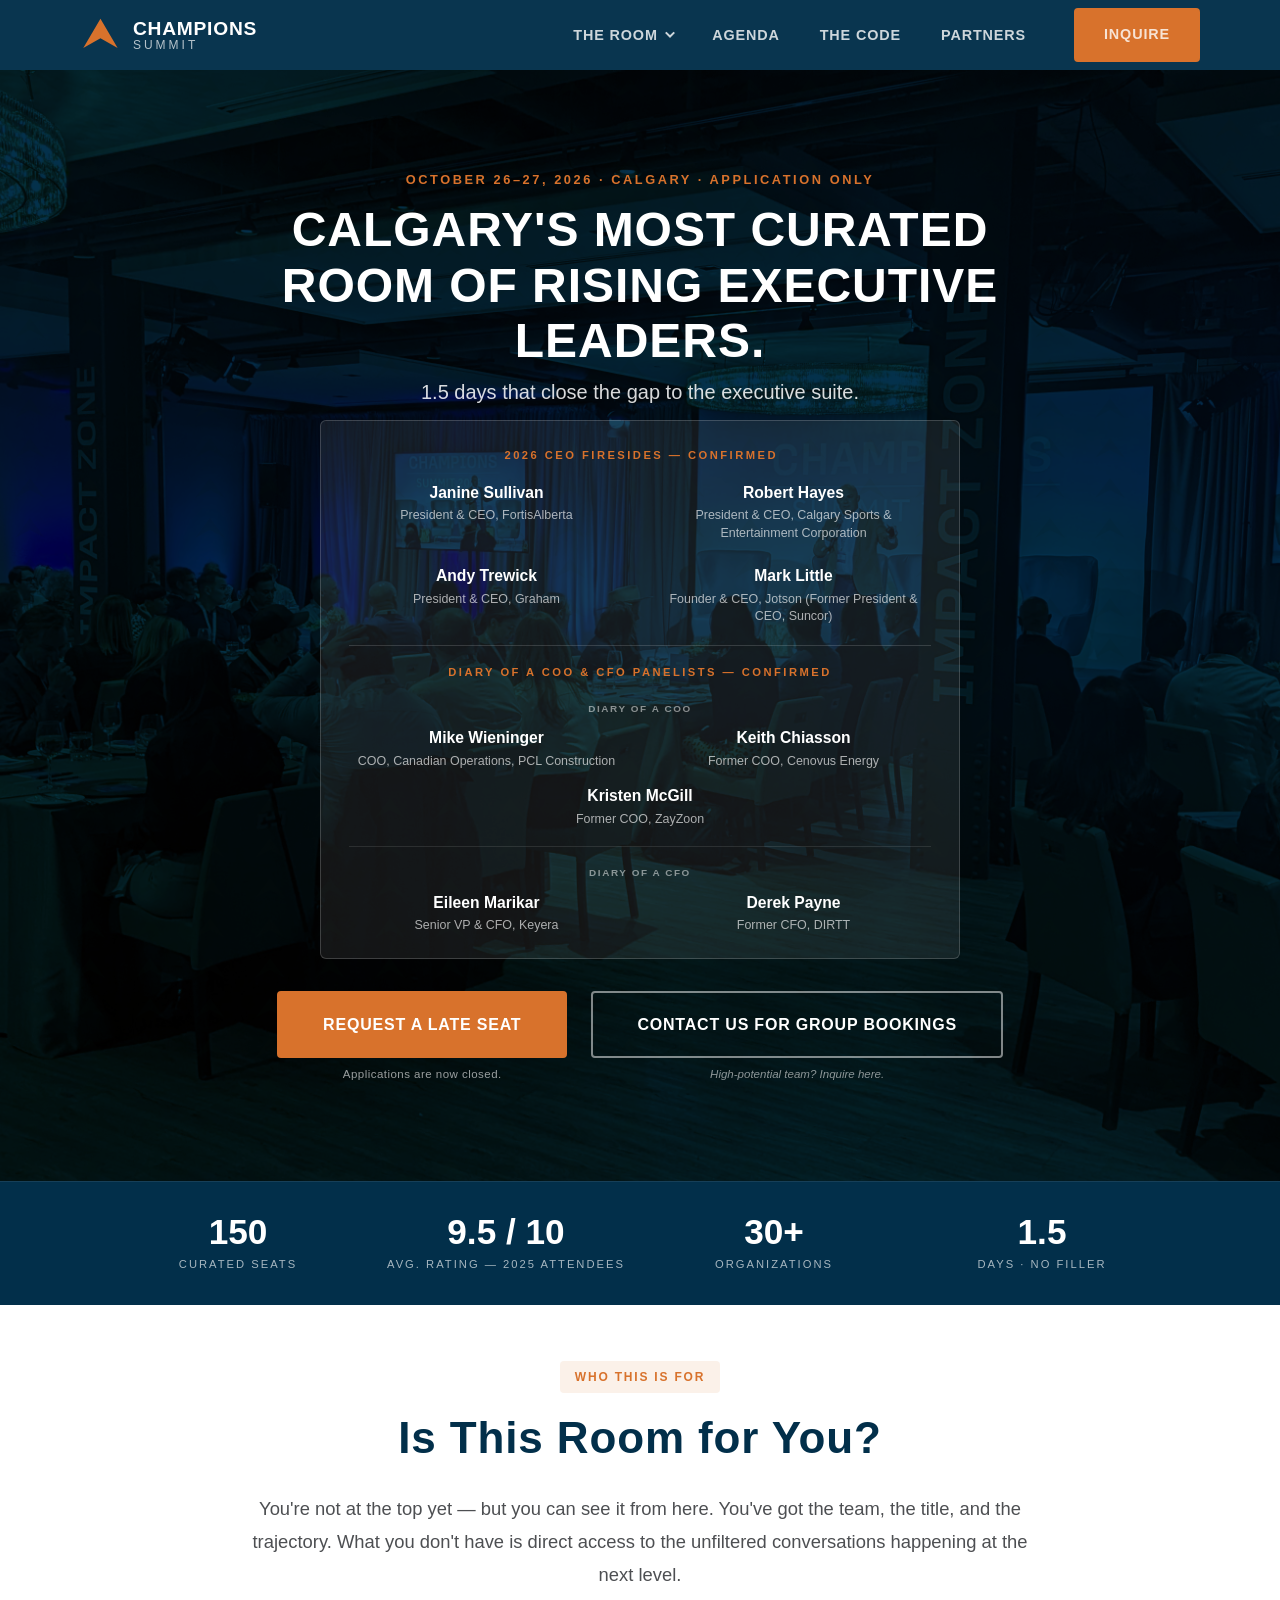
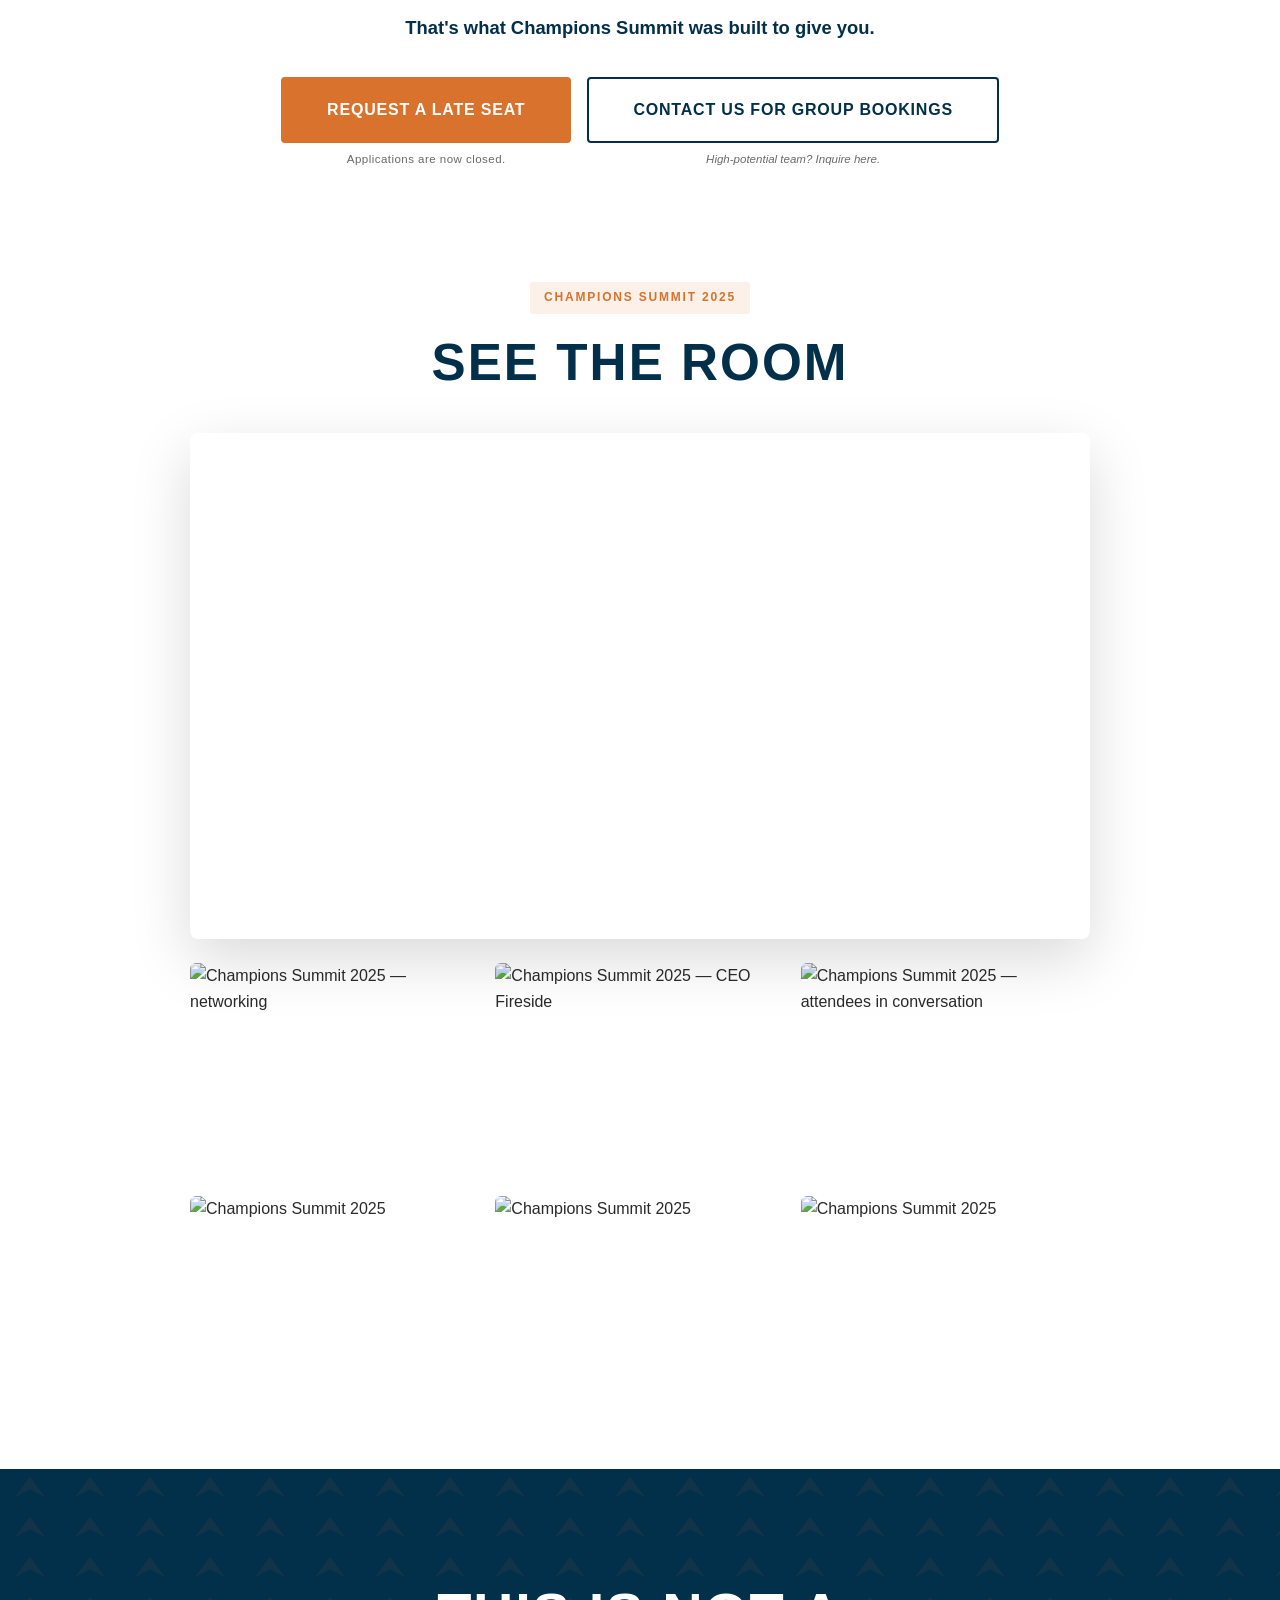
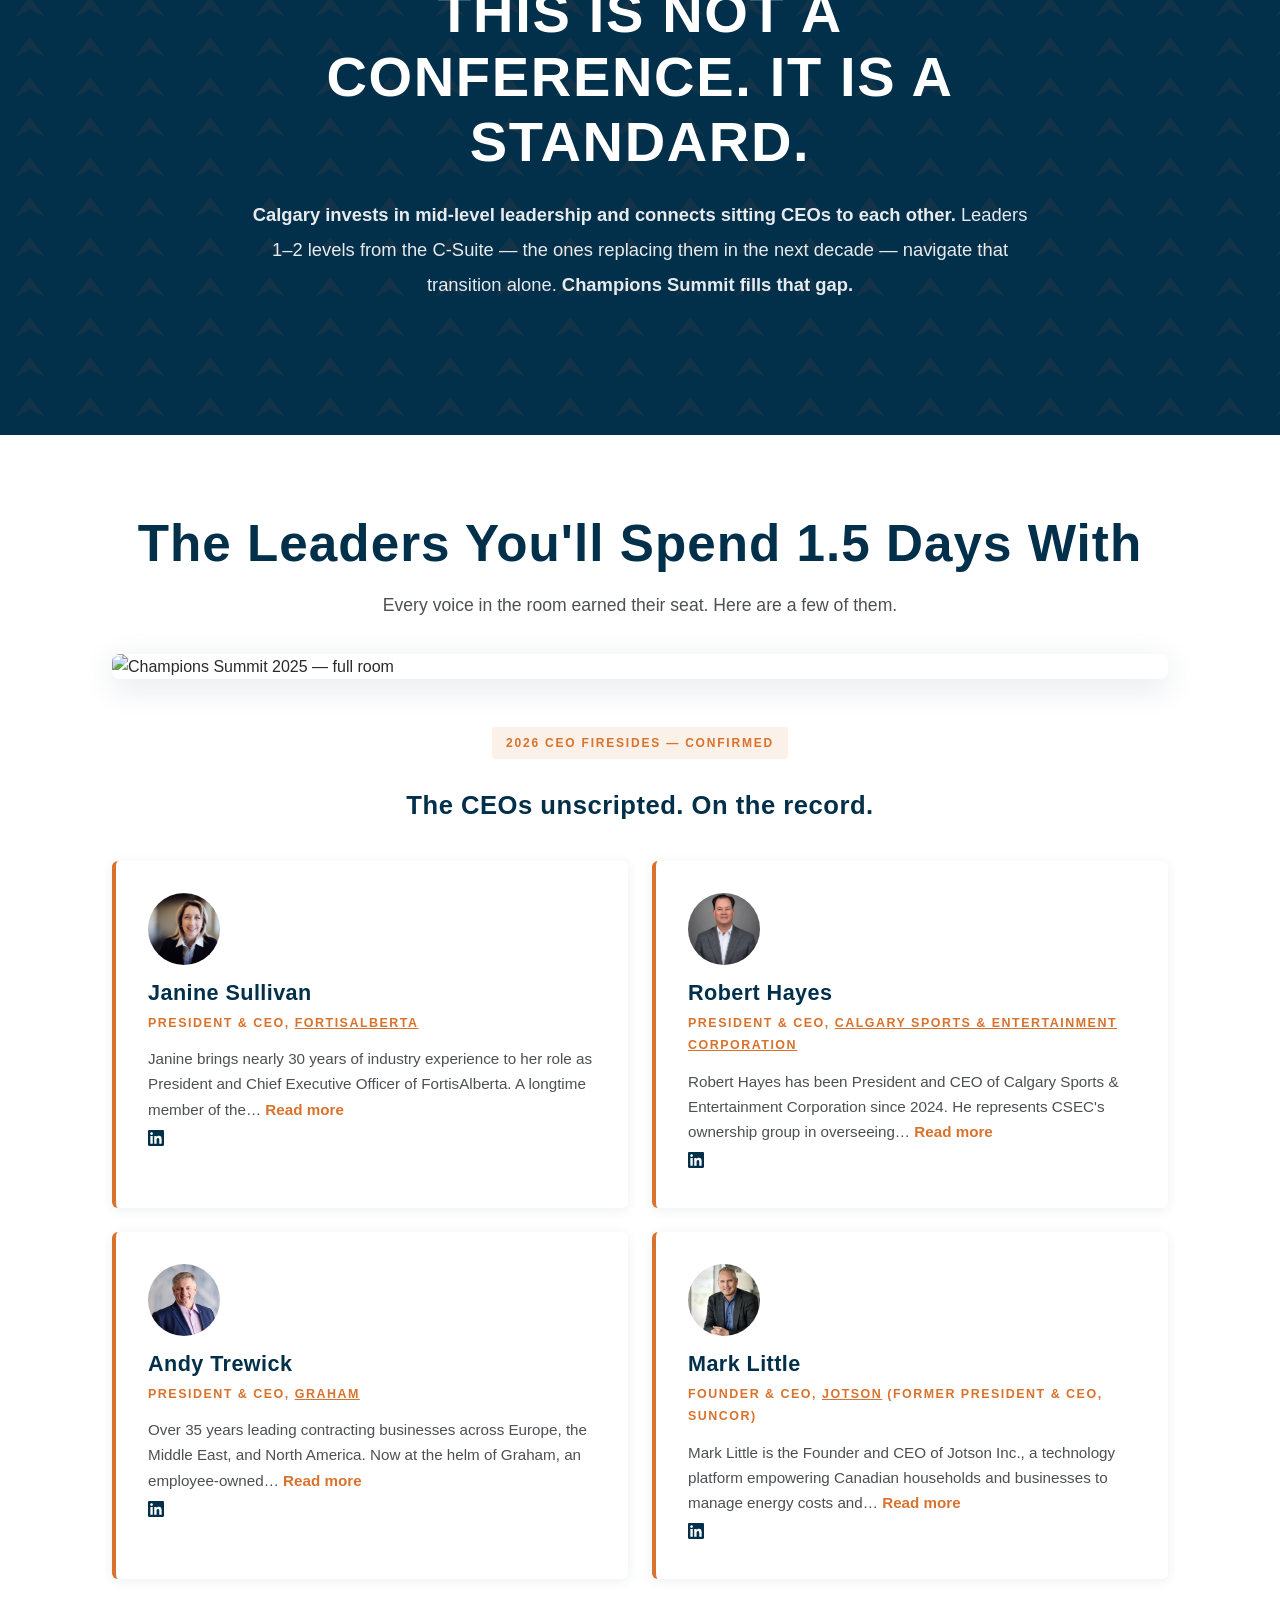
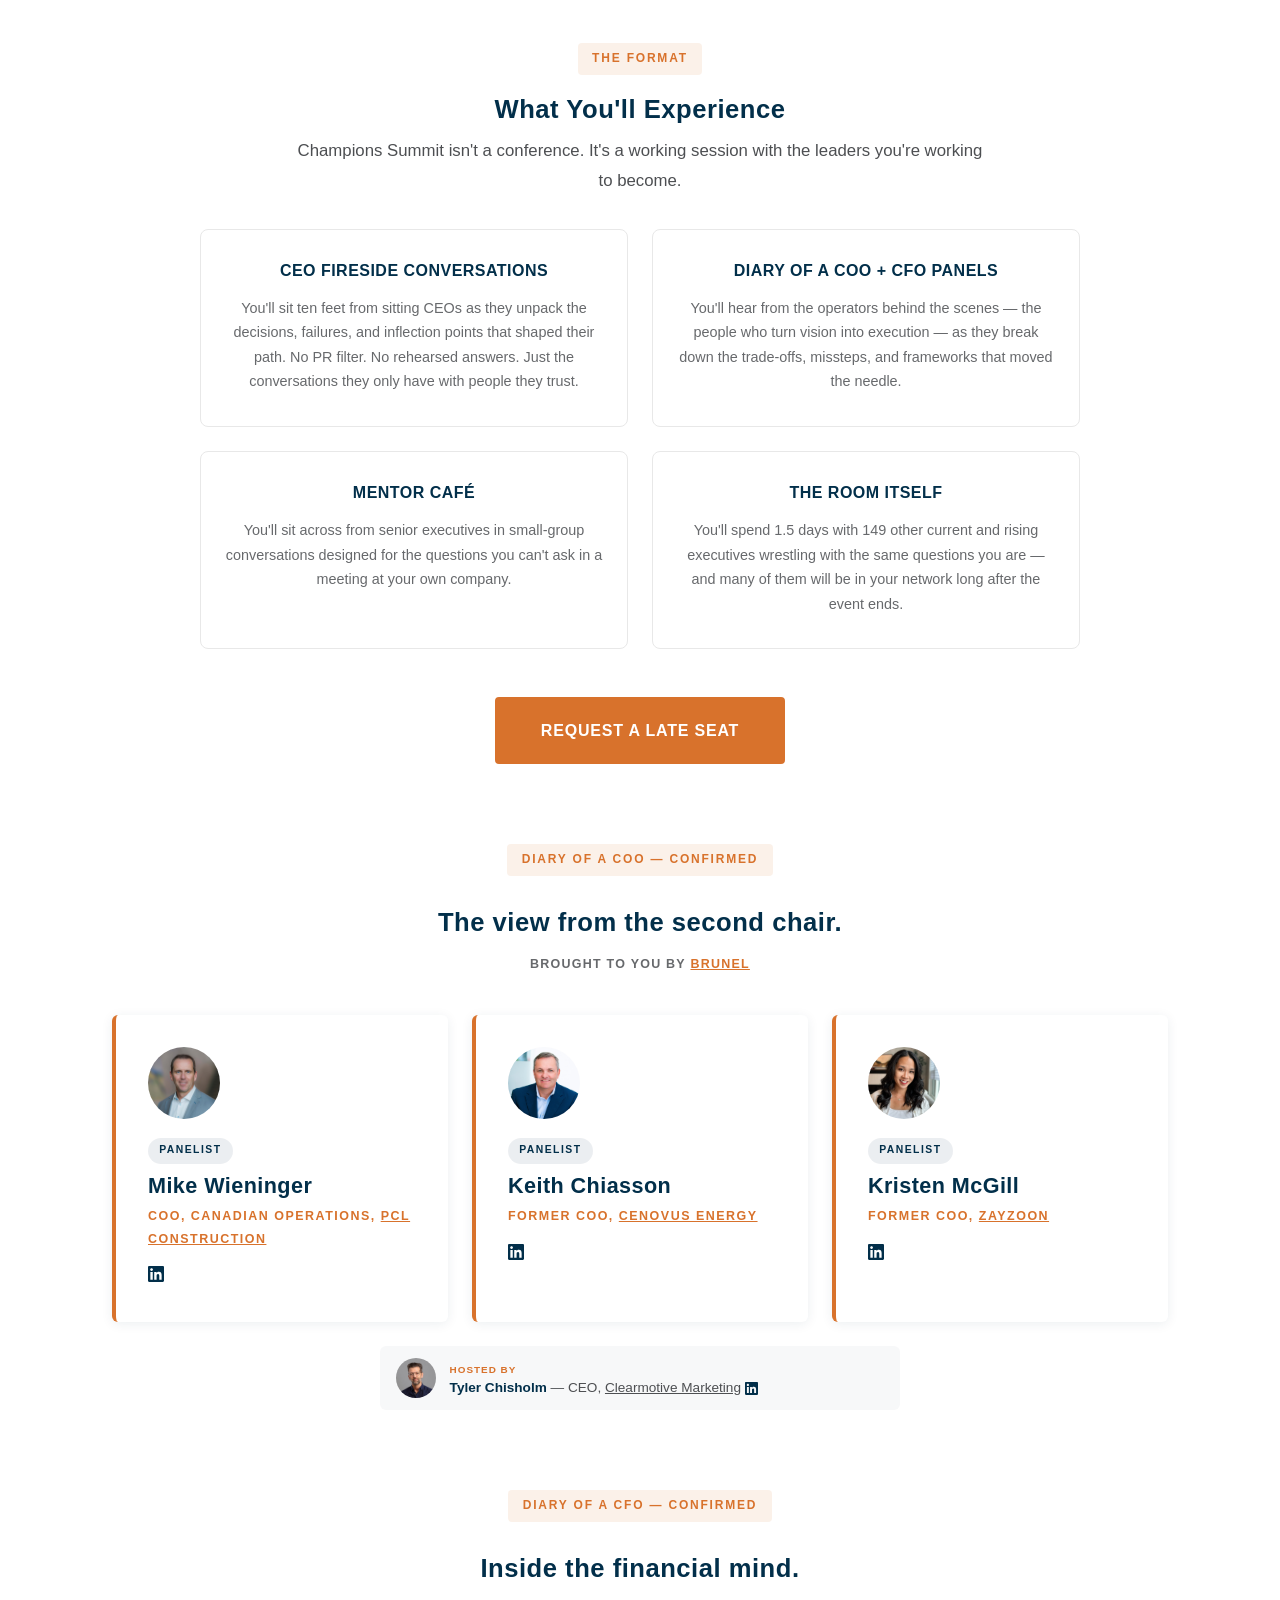
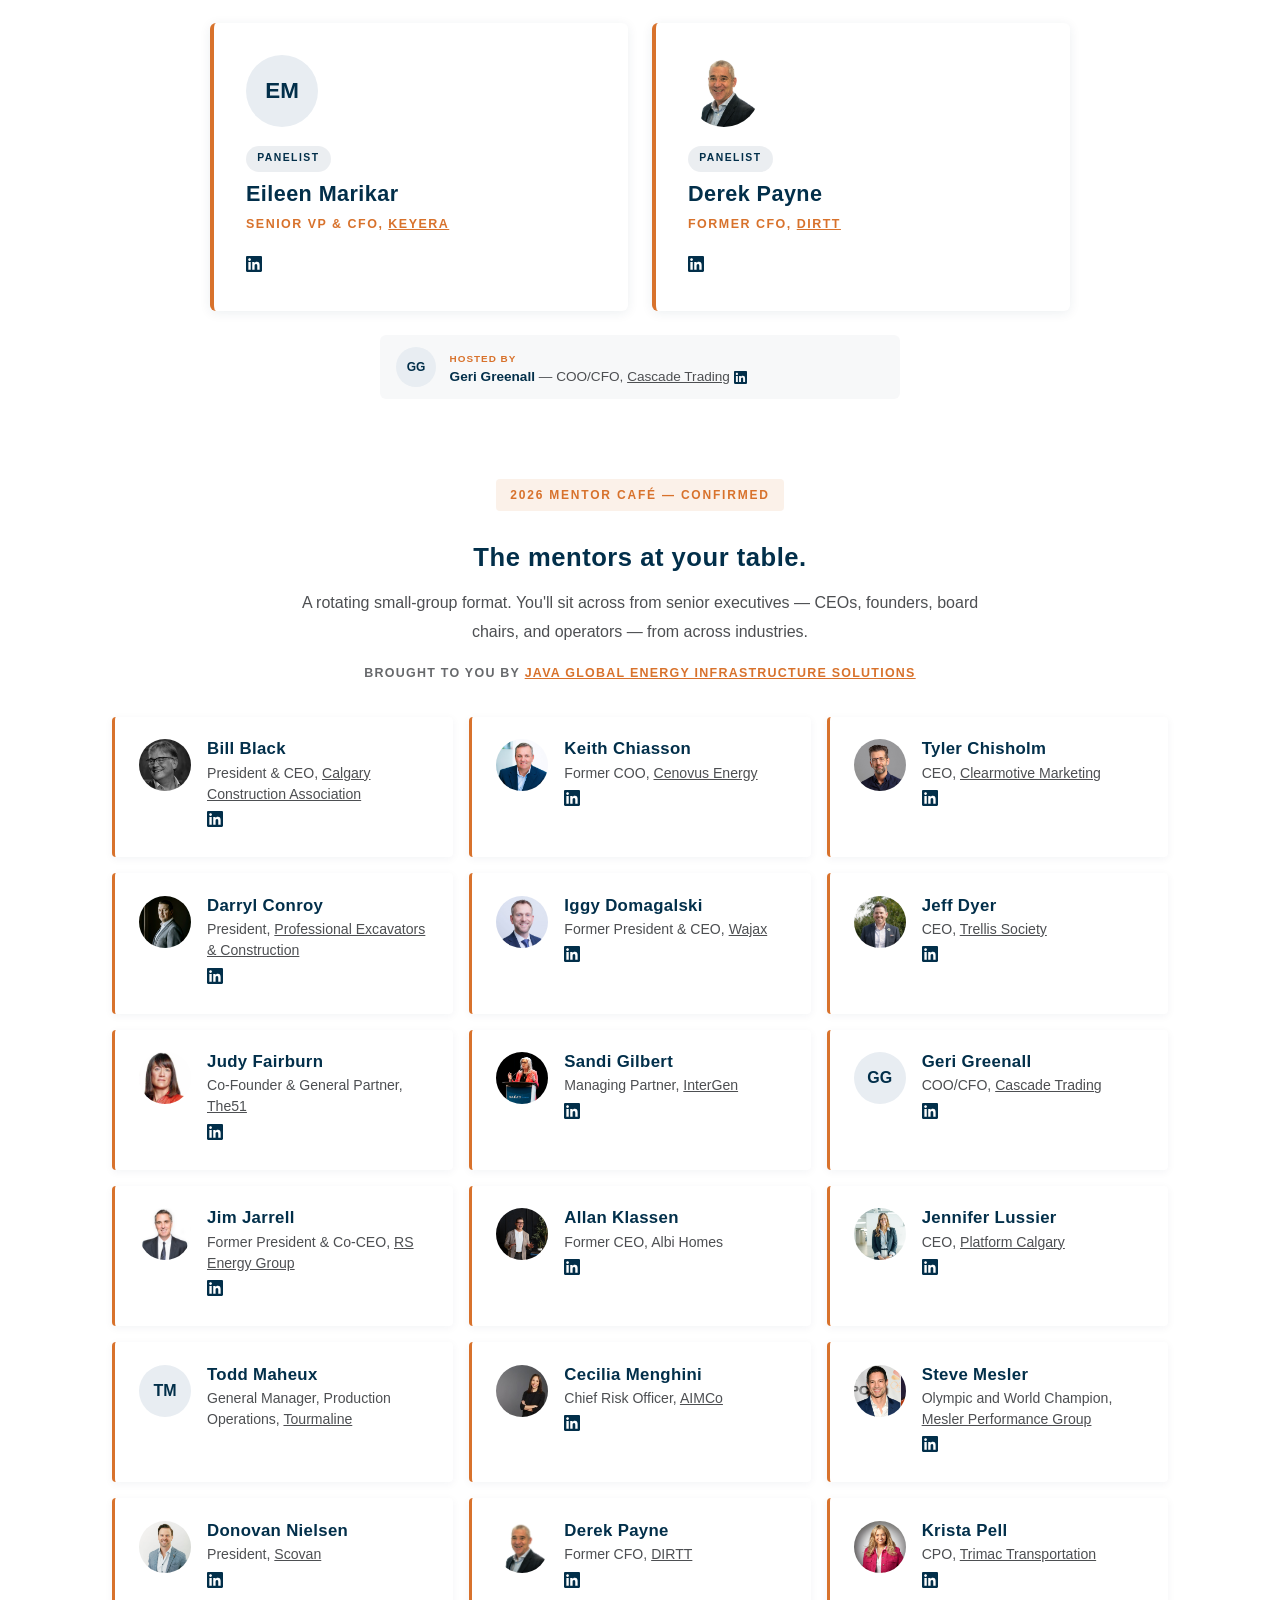
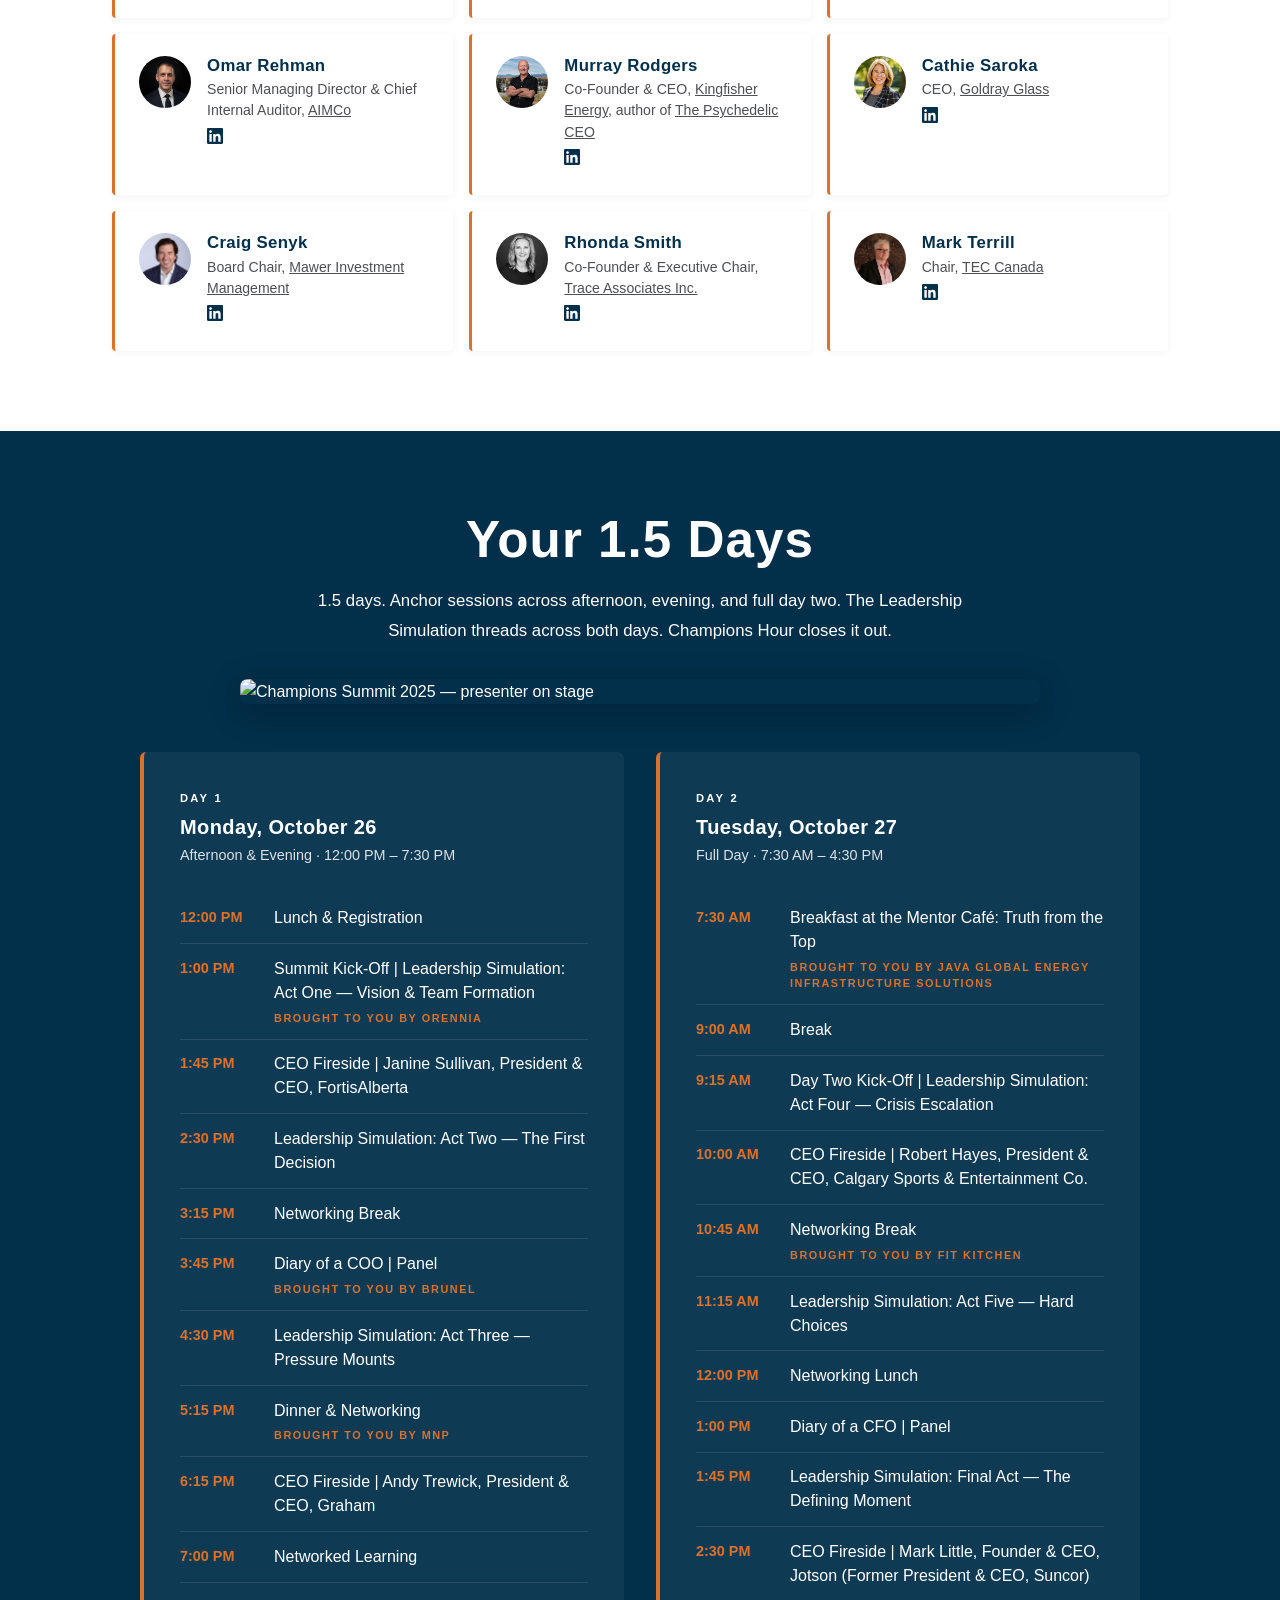
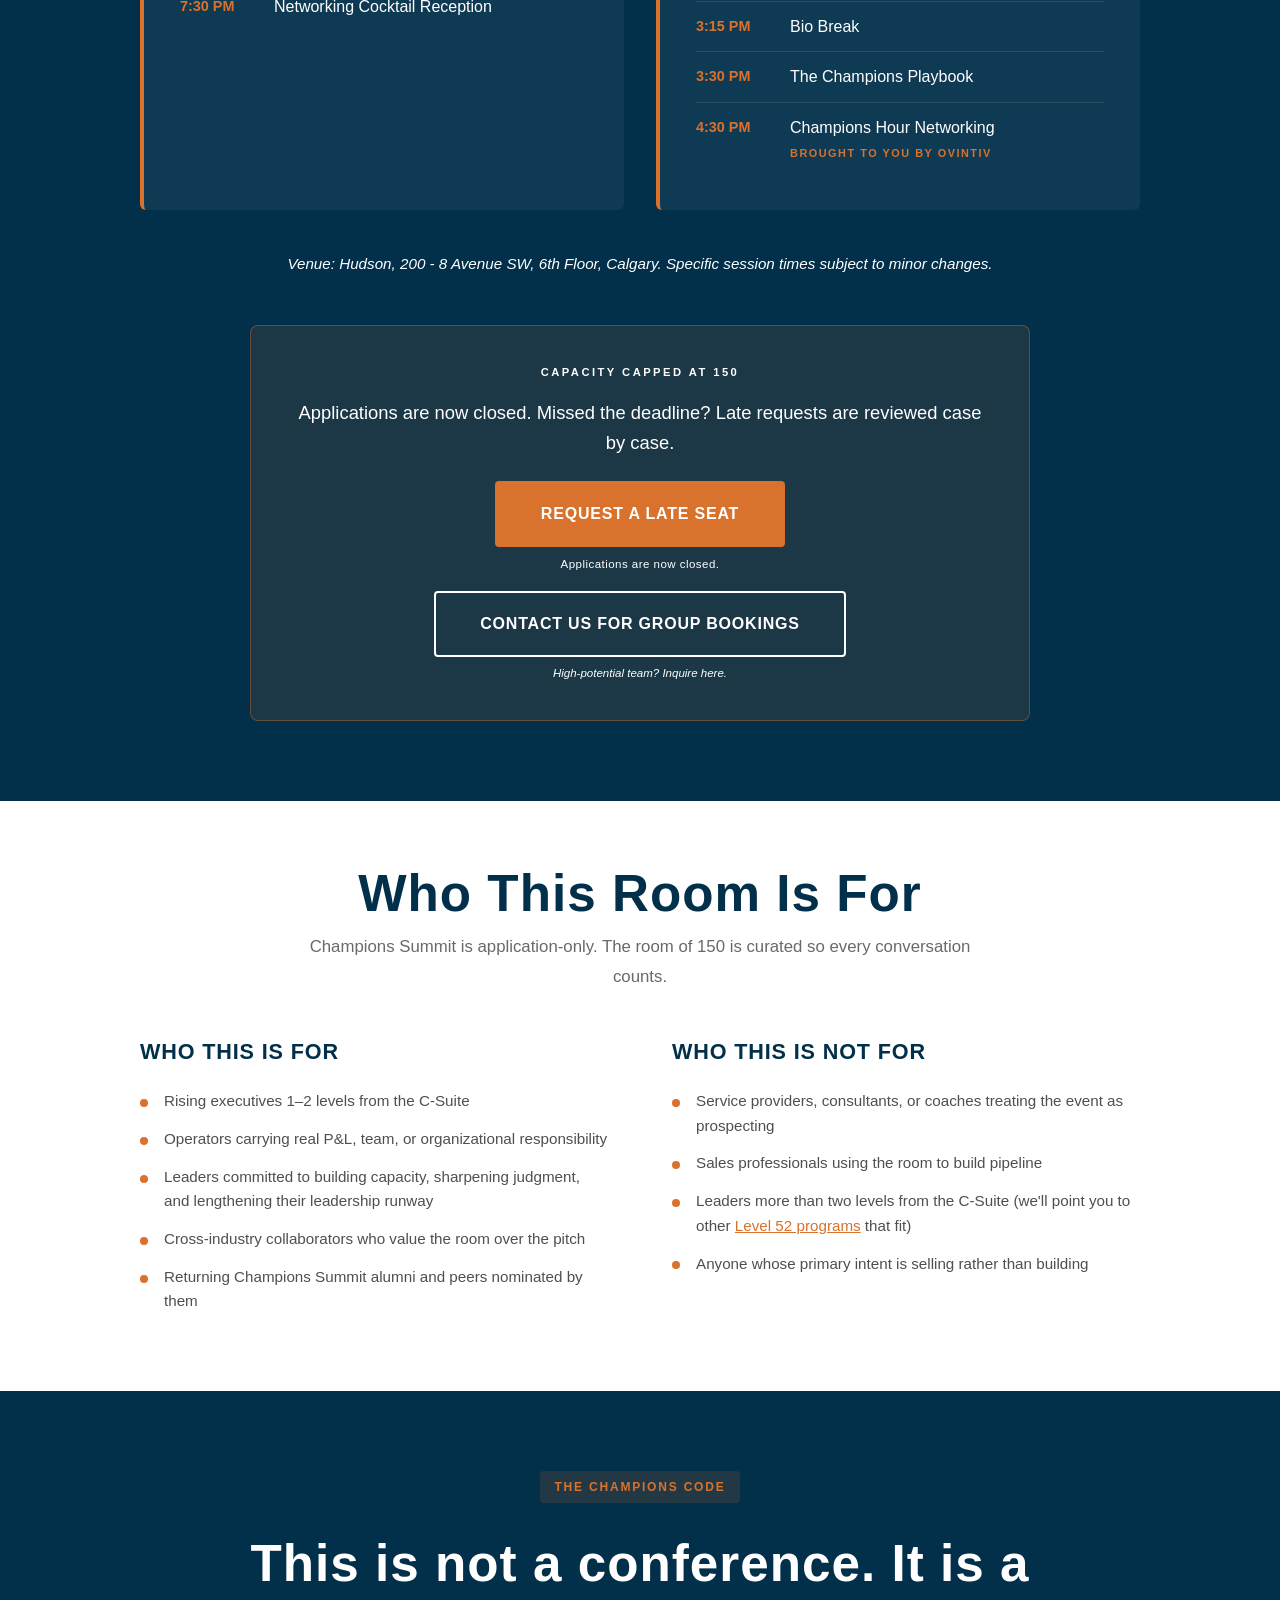
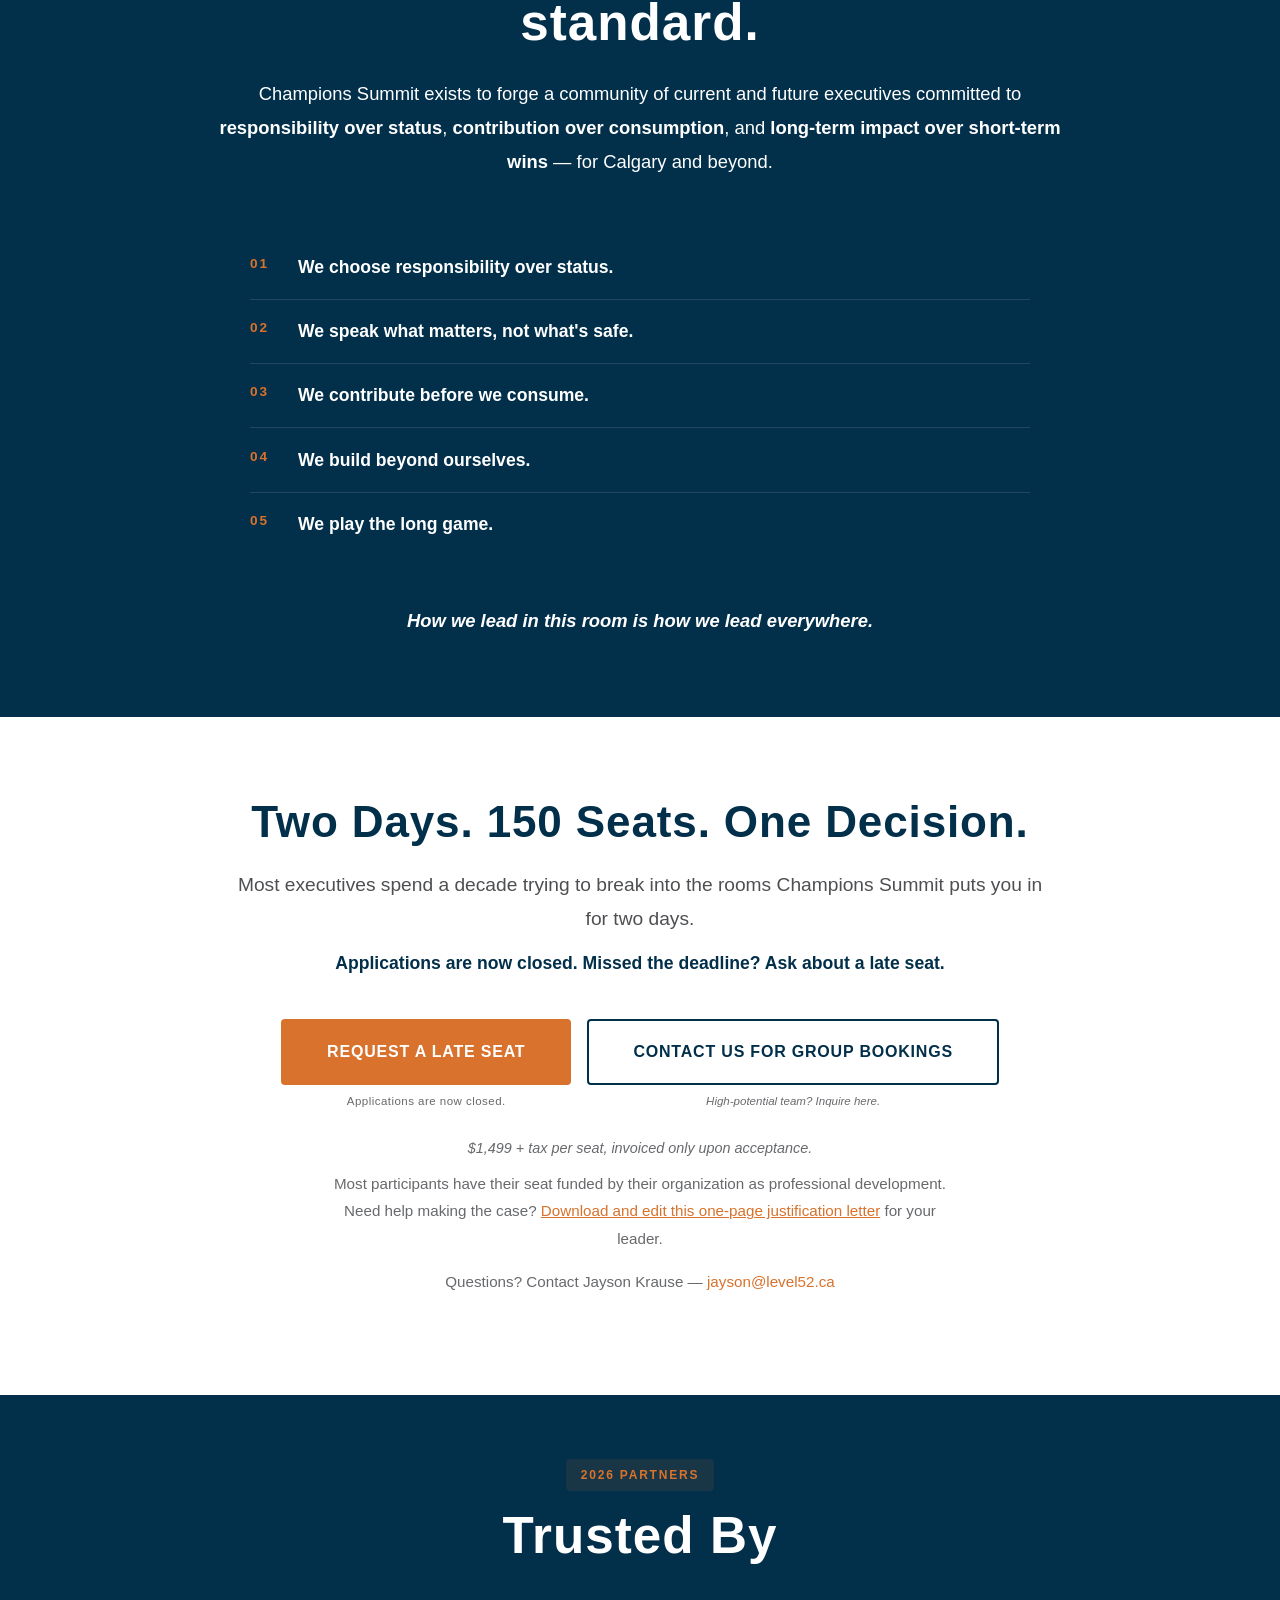
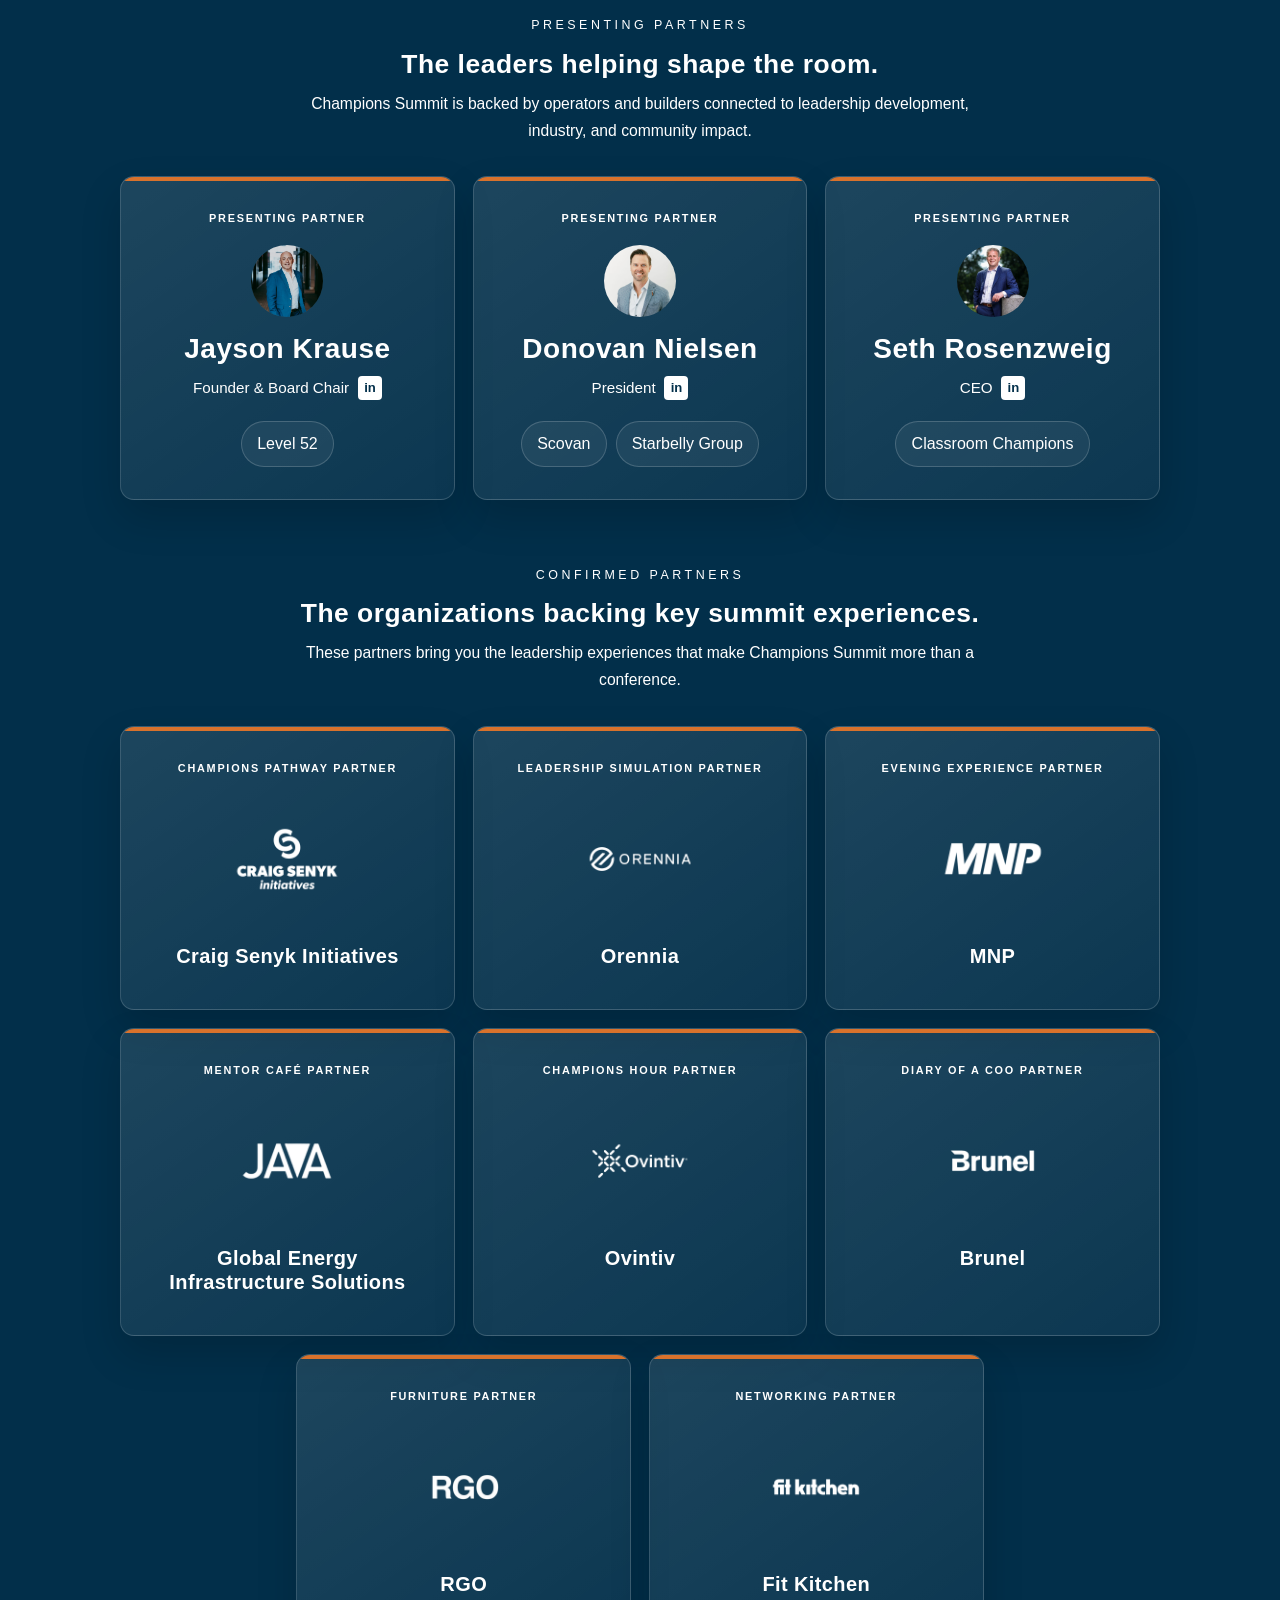
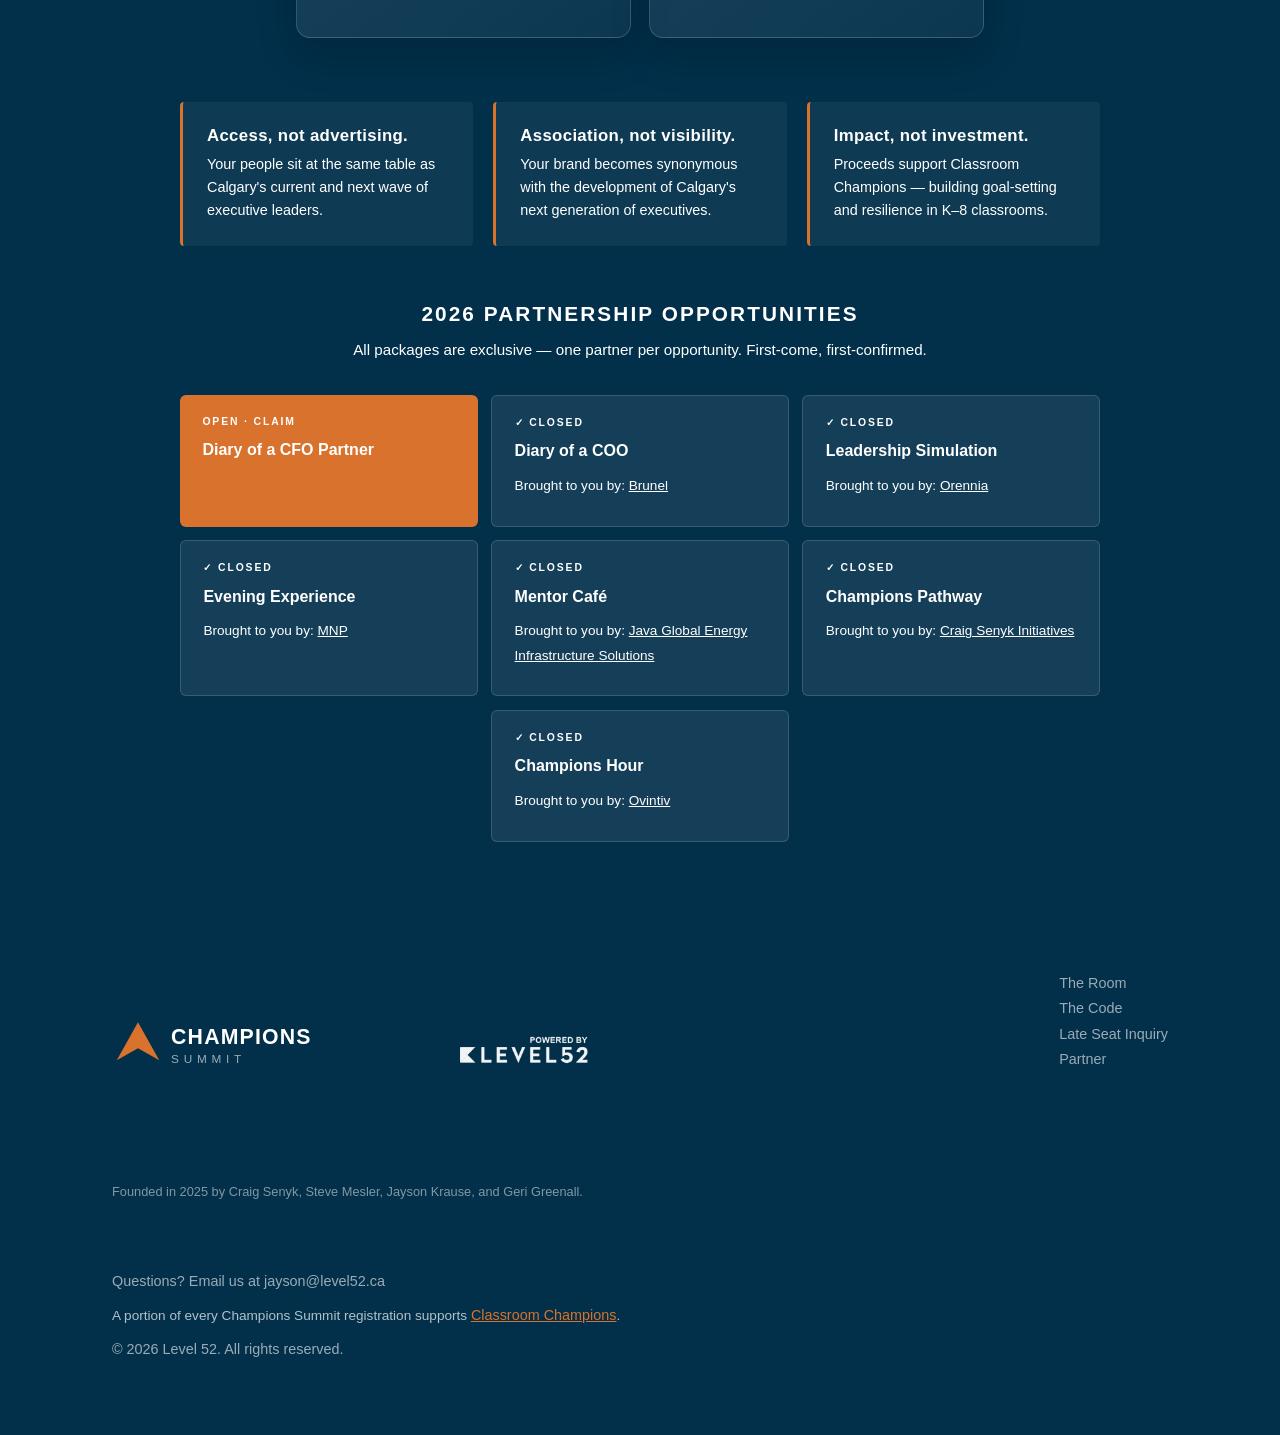
==== commit c0f8259e: "Add files via upload" ====
--- a/index.html
+++ b/index.html
@@ -5,6 +5,17 @@
     <meta name="viewport" content="width=device-width, initial-scale=1.0">
     <meta name="description" content="Champions Summit 2026 — Calgary's most curated room of rising executives. Application-only. October 26–27, 2026.">
     <title>Champions Summit 2026 | Application-Only Executive Summit | Calgary</title>
+    <link rel="canonical" href="https://www.championssummit.ca/">
+    <meta property="og:type" content="website">
+    <meta property="og:site_name" content="Champions Summit">
+    <meta property="og:url" content="https://www.championssummit.ca/">
+    <meta property="og:title" content="Champions Summit 2026 | Calgary's Most Curated Room of Rising Executives">
+    <meta property="og:description" content="Application only. 150 seats. October 26–27, 2026, at the Hudson in Calgary.">
+    <meta property="og:image" content="https://www.championssummit.ca/photos/share_image.jpg">
+    <meta property="og:image:width" content="1200">
+    <meta property="og:image:height" content="627">
+    <meta property="og:image:alt" content="A full room of attendees at Champions Summit 2025">
+    <meta name="twitter:card" content="summary_large_image">
     <link rel="icon" type="image/x-icon" href="favicon.ico">
     <link rel="icon" type="image/png" sizes="32x32" href="favicon-32x32.png">
     <link rel="icon" type="image/png" sizes="16x16" href="favicon-16x16.png">
@@ -208,9 +219,94 @@
                 transition: none !important;
             }
         }
+        /* EVENT BAR: countdown, then LIVE, hidden after the event */
+        :root { --cs-bar-h: 38px; }
+        html.cs-bar-off { --cs-bar-h: 0px; }
+        html.cs-bar-off .cs-event-bar { display: none; }
+        .main-nav { top: var(--cs-bar-h); }
+        body .hero { margin-top: calc(70px + var(--cs-bar-h)); }
+        [id] { scroll-margin-top: calc(110px + var(--cs-bar-h)); }
+        .cs-event-bar {
+            position: fixed; top: 0; left: 0; right: 0; z-index: 1001;
+            height: var(--cs-bar-h); box-sizing: border-box;
+            display: flex; align-items: center; justify-content: center; gap: 1.25rem;
+            padding: 0 1rem; background: #011B2B; border-bottom: 1px solid rgba(255,255,255,0.12);
+            color: #FFF; font-family: 'Helvetica Neue', Helvetica, Arial, sans-serif; font-size: .82rem;
+            white-space: nowrap; overflow: hidden;
+        }
+        .cs-event-bar a { color: #FFF; text-decoration: none; }
+        .cs-event-bar a:hover, .cs-event-bar a:focus-visible { text-decoration: underline; }
+        .cs-event-bar a:focus-visible { outline: 2px solid #FFF; outline-offset: 2px; }
+        .cs-countdown { display: inline-flex; align-items: baseline; gap: .5rem; }
+        .cs-timer { font-family: 'Trebuchet MS', 'Lucida Grande', sans-serif; font-variant-numeric: tabular-nums; letter-spacing: .02em; }
+        .cs-timer b { font-weight: 700; font-size: .95rem; }
+        .cs-live { display: none; align-items: center; gap: .5rem; }
+        .cs-event-bar.is-live .cs-countdown { display: none; }
+        .cs-event-bar.is-live .cs-live { display: inline-flex; }
+        .cs-live-tag { display: inline-flex; align-items: center; gap: .45rem; color: #FF3B30; font-family: 'Trebuchet MS', 'Lucida Grande', sans-serif; font-weight: 700; letter-spacing: .08em; }
+        .cs-live-dot { width: 9px; height: 9px; border-radius: 50%; background: #FF3B30; animation: csPulse 1.4s ease-in-out infinite; }
+        @keyframes csPulse { 0%, 100% { transform: scale(.65); } 50% { transform: scale(1.3); } }
+        @media (prefers-reduced-motion: reduce) { .cs-live-dot { animation: none; } }
+        .cs-bar-sep { width: 1px; height: 14px; background: rgba(255,255,255,0.3); }
+        .cs-bar-location { display: inline-flex; align-items: center; gap: .4rem; }
+        .cs-bar-location svg { flex-shrink: 0; }
+        @media (max-width: 768px) {
+            [id] { scroll-margin-top: calc(95px + var(--cs-bar-h)); }
+        }
+        @media (max-width: 640px) {
+            :root { --cs-bar-h: 34px; }
+            .cs-event-bar { gap: .75rem; font-size: .74rem; padding: 0 .75rem; }
+            .cs-timer b { font-size: .82rem; }
+            .cs-addr, .cs-live-name { display: none; }
+        }
     </style>
 </head>
 <body>
+    <!-- EVENT BAR: counts down to 12:00 PM MT Oct 26, shows LIVE until 7:00 PM MT Oct 27, then hides -->
+    <div class="cs-event-bar" id="cs-event-bar" role="region" aria-label="Event status">
+        <span class="cs-countdown">
+            <span class="cs-timer" id="cs-timer">October 26</span>
+        </span>
+        <span class="cs-live">
+            <span class="cs-live-tag"><span class="cs-live-dot" aria-hidden="true"></span>LIVE</span>
+            <span class="cs-live-name">Champions Summit 2026</span>
+        </span>
+        <span class="cs-bar-sep" aria-hidden="true"></span>
+        <a class="cs-bar-location" href="https://www.google.com/maps/search/?api=1&amp;query=Hudson%2C+200+8+Avenue+SW%2C+Calgary%2C+AB" target="_blank" rel="noopener" aria-label="Hudson, 6th Floor, 200 8 Avenue SW, Calgary. Open in Google Maps">
+            <svg width="11" height="14" viewBox="0 0 12 16" aria-hidden="true"><path fill="#FFF" d="M6 0C2.7 0 0 2.6 0 5.9 0 10.3 6 16 6 16s6-5.7 6-10.1C12 2.6 9.3 0 6 0zm0 8.2a2.3 2.3 0 1 1 0-4.6 2.3 2.3 0 0 1 0 4.6z"/></svg>
+            <span>Hudson, 6th Floor<span class="cs-addr">, 200 8 Avenue SW, Calgary</span></span>
+        </a>
+    </div>
+    <script>
+    (function () {
+        var START = Date.parse('2026-10-26T12:00:00-06:00'); // Day 1 registration, Mountain Time
+        var END = Date.parse('2026-10-27T19:00:00-06:00');   // Bar hides after Day 2
+        var bar = document.getElementById('cs-event-bar');
+        var timer = document.getElementById('cs-timer');
+        var root = document.documentElement;
+        var interval = null;
+        function pad(n) { return n < 10 ? '0' + n : String(n); }
+        function tick() {
+            var now = Date.now();
+            if (now >= END) {
+                root.classList.add('cs-bar-off');
+                if (interval) clearInterval(interval);
+                return false;
+            }
+            if (now >= START) {
+                bar.classList.add('is-live');
+                return true;
+            }
+            var s = Math.floor((START - now) / 1000);
+            var d = Math.floor(s / 86400); s -= d * 86400;
+            var h = Math.floor(s / 3600); s -= h * 3600;
+            var m = Math.floor(s / 60); s -= m * 60;
+            timer.innerHTML = '<b>' + pad(d) + '</b>d <b>' + pad(h) + '</b>h <b>' + pad(m) + '</b>m <b>' + pad(s) + '</b>s';
+            return true;
+        }
+        if (tick()) interval = setInterval(tick, 1000);
+    })();
+    </script>
     <!-- NAVIGATION -->
     <nav class="main-nav">
         <div class="nav-container">
@@ -243,7 +339,7 @@
                 <li><a href="#agenda">Agenda</a></li>
                 <li><a href="#code">The Code</a></li>
                 <li><a href="#partners">Partners</a></li>
-                <li><a href="https://level52.typeform.com/cs2026-app?typeform-source=www.google.com" target="_blank" rel="noopener noreferrer" class="btn-primary nav-cta">Apply</a></li>
+                <li><a href="mailto:jayson@level52.ca?subject=Late%20Seat%20Inquiry%20-%20Champions%20Summit%202026" class="btn-primary nav-cta">Inquire</a></li>
             </ul>
         </div>
     </nav>
@@ -259,7 +355,7 @@
             <div class="hero-content">
                 <span class="hero-accent">OCTOBER 26–27, 2026 · CALGARY · APPLICATION ONLY</span>
                 <h1>Calgary's Most Curated Room of Rising Executive Leaders.</h1>
-                <p style="font-size:1.25rem; line-height:1.6; margin-bottom:.75rem;">Two days that close the gap to the executive suite.</p>
+                <p style="font-size:1.25rem; line-height:1.6; margin-bottom:.75rem;">1.5 days that close the gap to the executive suite.</p>
 
                 <div class="hero-ceo-card" style="background:rgba(255,255,255,0.08); border:1px solid rgba(255,255,255,0.18); padding:1.5rem 1.75rem; border-radius:6px; max-width:640px; margin:0 auto 2rem;">
                     <p class="ceo-firesides-label" style="font-family:'Trebuchet MS',sans-serif; font-size:.7rem; font-weight:700; text-transform:uppercase; letter-spacing:.22em; color:#D8722C; margin-bottom:1.1rem; text-align:center;">2026 CEO Firesides — Confirmed</p>
@@ -318,8 +414,8 @@
 
                 <div class="hero-cta">
                     <div style="display:flex; flex-direction:column; align-items:center; gap:.4rem;">
-                        <a href="https://level52.typeform.com/cs2026-app?typeform-source=www.google.com" target="_blank" rel="noopener noreferrer" class="btn btn-primary btn-large">Apply for a Seat</a>
-                        <p style="font-size:.72rem; color:rgba(255,255,255,0.6); margin:0; font-family:'Trebuchet MS',sans-serif; letter-spacing:.04em; text-align:center;">Rolling review. Only 150 seats.</p>
+                        <a href="mailto:jayson@level52.ca?subject=Late%20Seat%20Inquiry%20-%20Champions%20Summit%202026" class="btn btn-primary btn-large">Request a Late Seat</a>
+                        <p style="font-size:.72rem; color:rgba(255,255,255,0.6); margin:0; font-family:'Trebuchet MS',sans-serif; letter-spacing:.04em; text-align:center;">Applications are now closed.</p>
                     </div>
                     <div style="display:flex; flex-direction:column; align-items:center; gap:.4rem;">
                         <a href="mailto:jayson@level52.ca?subject=Group%20Booking%20Inquiry%20%E2%80%94%20Champions%20Summit%202026" class="btn btn-primary btn-large" style="background:transparent; border:2px solid rgba(255,255,255,0.5);">Contact us for group bookings</a>
@@ -367,8 +463,8 @@
                     <p style="font-size:1.15rem; color:#022F4A; font-weight:700; line-height:1.8; margin:0 0 2rem;">That's what Champions Summit was built to give you.</p>
                     <div style="display:flex; flex-wrap:wrap; gap:1rem; justify-content:center;">
                         <div style="display:flex; flex-direction:column; align-items:center; gap:.4rem;">
-                            <a href="https://level52.typeform.com/cs2026-app?typeform-source=www.google.com" target="_blank" rel="noopener noreferrer" class="btn-primary btn-large">Apply for a Seat</a>
-                            <p style="font-size:.72rem; color:#67696C; margin:0; font-family:'Trebuchet MS',sans-serif; letter-spacing:.04em;">Rolling review. Only 150 seats.</p>
+                            <a href="mailto:jayson@level52.ca?subject=Late%20Seat%20Inquiry%20-%20Champions%20Summit%202026" class="btn-primary btn-large">Request a Late Seat</a>
+                            <p style="font-size:.72rem; color:#67696C; margin:0; font-family:'Trebuchet MS',sans-serif; letter-spacing:.04em;">Applications are now closed.</p>
                         </div>
                         <div style="display:flex; flex-direction:column; align-items:center; gap:.4rem;">
                             <a href="mailto:jayson@level52.ca?subject=Group%20Booking%20Inquiry%20%E2%80%94%20Champions%20Summit%202026" class="btn-secondary btn-large" style="border:2px solid #022F4A; color:#022F4A;">Contact us for group bookings</a>
@@ -515,7 +611,7 @@
         ========================================================================= -->
         <section class="section section--white" id="the-room">
             <div class="section-container">
-                <h2 style="text-align:center;">The Leaders You'll Spend Two Days With</h2>
+                <h2 style="text-align:center;">The Leaders You'll Spend 1.5 Days With</h2>
                 <p style="text-align:center; max-width:760px; margin:0 auto 2rem; color:#4D4F52; font-size:1.1rem; line-height:1.8;">
                     Every voice in the room earned their seat. Here are a few of them.
                 </p>
@@ -578,7 +674,6 @@
                         </div>
                     </div>
 
-                    <p style="text-align:center; margin-top:2rem; color:#67696C; font-size:.95rem;"><em>Plus Diary of a COO and CFO panels, and 20+ Mentor Café leaders to be announced.</em></p>
                 </div>
 
                 <!-- 4 FORMAT CARDS -->
@@ -602,13 +697,13 @@
                     </div>
                     <div class="outcome-card">
                         <h3>The Room Itself</h3>
-                        <p>You'll spend two days with 149 other current and rising executives wrestling with the same questions you are — and many of them will be in your network long after the event ends.</p>
+                        <p>You'll spend 1.5 days with 149 other current and rising executives wrestling with the same questions you are — and many of them will be in your network long after the event ends.</p>
                     </div>
                 </div>
 
                 <!-- INTERSTITIAL CTA -->
                 <div style="text-align:center; margin-top:3rem;">
-                    <a href="https://level52.typeform.com/cs2026-app?typeform-source=www.google.com" target="_blank" rel="noopener noreferrer" class="btn-primary btn-large">Apply to Attend — 150 Seats</a>
+                    <a href="mailto:jayson@level52.ca?subject=Late%20Seat%20Inquiry%20-%20Champions%20Summit%202026" class="btn-primary btn-large">Request a Late Seat</a>
                 </div>
 
                 <!-- DIARY OF A COO — CONFIRMED -->
@@ -662,7 +757,6 @@
                         <p style="margin:0; font-size:.85rem; color:#4D4F52; line-height:1.4;"><span style="font-family:'Trebuchet MS',sans-serif; font-size:.62rem; font-weight:700; text-transform:uppercase; letter-spacing:.1em; color:#D8722C;">Hosted by</span><br><strong style="color:#022F4A;">Tyler Chisholm</strong> — CEO, <a href="https://www.clearmotive.ca" target="_blank" rel="noopener" style="color:#4D4F52; text-decoration:underline;">Clearmotive Marketing</a> <a href="https://ca.linkedin.com/in/tylerchisholm" target="_blank" rel="noopener" aria-label="LinkedIn profile" style="display:inline-block; color:#022F4A; line-height:0; vertical-align:middle;" onmouseover="this.style.color='#D8722C'" onmouseout="this.style.color='#022F4A'"><svg width="13" height="13" viewBox="0 0 24 24" fill="currentColor" xmlns="http://www.w3.org/2000/svg" aria-hidden="true"><path d="M20.447 20.452h-3.554v-5.569c0-1.328-.027-3.037-1.852-3.037-1.853 0-2.136 1.445-2.136 2.939v5.667H9.351V9h3.414v1.561h.046c.477-.9 1.637-1.852 3.37-1.852 3.601 0 4.267 2.37 4.267 5.455v6.288zM5.337 7.433c-1.144 0-2.063-.926-2.063-2.065 0-1.138.92-2.063 2.063-2.063 1.14 0 2.064.925 2.064 2.063 0 1.139-.925 2.065-2.064 2.065zm1.782 13.019H3.555V9h3.564v11.452zM22.225 0H1.771C.792 0 0 .774 0 1.729v20.542C0 23.227.792 24 1.771 24h20.451C23.2 24 24 23.227 24 22.271V1.729C24 .774 23.2 0 22.225 0z"/></svg></a></p>
                     </div>
 
-                    <p style="text-align:center; margin-top:2rem; color:#67696C; font-size:.95rem;"><em>Full panel to be announced soon.</em></p>
                 </div>
 
                 <!-- DIARY OF A CFO — CONFIRMED -->
@@ -704,7 +798,6 @@
                         <p style="margin:0; font-size:.85rem; color:#4D4F52; line-height:1.4;"><span style="font-family:'Trebuchet MS',sans-serif; font-size:.62rem; font-weight:700; text-transform:uppercase; letter-spacing:.1em; color:#D8722C;">Hosted by</span><br><strong style="color:#022F4A;">Geri Greenall</strong> — COO/CFO, <a href="https://cascadetrading.com/" target="_blank" rel="noopener" style="color:#4D4F52; text-decoration:underline;">Cascade Trading</a> <a href="https://ca.linkedin.com/in/ggreenall" target="_blank" rel="noopener" aria-label="LinkedIn profile" style="display:inline-block; color:#022F4A; line-height:0; vertical-align:middle;" onmouseover="this.style.color='#D8722C'" onmouseout="this.style.color='#022F4A'"><svg width="13" height="13" viewBox="0 0 24 24" fill="currentColor" xmlns="http://www.w3.org/2000/svg" aria-hidden="true"><path d="M20.447 20.452h-3.554v-5.569c0-1.328-.027-3.037-1.852-3.037-1.853 0-2.136 1.445-2.136 2.939v5.667H9.351V9h3.414v1.561h.046c.477-.9 1.637-1.852 3.37-1.852 3.601 0 4.267 2.37 4.267 5.455v6.288zM5.337 7.433c-1.144 0-2.063-.926-2.063-2.065 0-1.138.92-2.063 2.063-2.063 1.14 0 2.064.925 2.064 2.063 0 1.139-.925 2.065-2.064 2.065zm1.782 13.019H3.555V9h3.564v11.452zM22.225 0H1.771C.792 0 0 .774 0 1.729v20.542C0 23.227.792 24 1.771 24h20.451C23.2 24 24 23.227 24 22.271V1.729C24 .774 23.2 0 22.225 0z"/></svg></a></p>
                     </div>
 
-                    <p style="text-align:center; margin-top:2rem; color:#67696C; font-size:.95rem;"><em>Full panel to be announced soon.</em></p>
                 </div>
 
                 <!-- 2026 MENTOR CAFÉ — CONFIRMED -->
@@ -982,7 +1075,6 @@
                         </div>
                     </div>
 
-                    <p style="text-align:center; margin-top:2rem; color:#67696C; font-size:.95rem;"><em>More mentors to be announced.</em></p>
                 </div>
 
             </div>
@@ -995,7 +1087,7 @@
         ========================================================================= -->
         <section style="background:#022F4A; color:#FFF; padding:5rem 0;" id="agenda">
             <div class="section-container">
-                <h2 style="text-align:center; color:#FFF;">Your Two Days</h2>
+                <h2 style="text-align:center; color:#FFF;">Your 1.5 Days</h2>
                 <p style="text-align:center; max-width:700px; margin:0 auto 2rem; color:#FFF; font-size:1.05rem; line-height:1.8;">
                     1.5 days. Anchor sessions across afternoon, evening, and full day two. The Leadership Simulation threads across both days. Champions Hour closes it out.
                 </p>
@@ -1018,7 +1110,7 @@
                             <li style="padding:.8rem 0; border-bottom:1px solid rgba(255,255,255,0.1); display:flex; gap:1rem;"><span style="flex-shrink:0; width:78px; font-weight:700; color:#D8722C; font-family:'Trebuchet MS',sans-serif; font-size:.9rem;">3:45 PM</span><span style="color:#FFF; line-height:1.5;">Diary of a COO | Panel<span style="display:block; font-family:'Trebuchet MS',sans-serif; font-size:.68rem; font-weight:700; text-transform:uppercase; letter-spacing:.14em; color:#D8722C; margin-top:.3rem;">Brought to you by Brunel</span></span></li>
                             <li style="padding:.8rem 0; border-bottom:1px solid rgba(255,255,255,0.1); display:flex; gap:1rem;"><span style="flex-shrink:0; width:78px; font-weight:700; color:#D8722C; font-family:'Trebuchet MS',sans-serif; font-size:.9rem;">4:30 PM</span><span style="color:#FFF; line-height:1.5;">Leadership Simulation: Act Three — Pressure Mounts</span></li>
                             <li style="padding:.8rem 0; border-bottom:1px solid rgba(255,255,255,0.1); display:flex; gap:1rem;"><span style="flex-shrink:0; width:78px; font-weight:700; color:#D8722C; font-family:'Trebuchet MS',sans-serif; font-size:.9rem;">5:15 PM</span><span style="color:#FFF; line-height:1.5;">Dinner &amp; Networking<span style="display:block; font-family:'Trebuchet MS',sans-serif; font-size:.68rem; font-weight:700; text-transform:uppercase; letter-spacing:.14em; color:#D8722C; margin-top:.3rem;">Brought to you by MNP</span></span></li>
-                            <li style="padding:.8rem 0; border-bottom:1px solid rgba(255,255,255,0.1); display:flex; gap:1rem;"><span style="flex-shrink:0; width:78px; font-weight:700; color:#D8722C; font-family:'Trebuchet MS',sans-serif; font-size:.9rem;">6:15 PM</span><span style="color:#FFF; line-height:1.5;">CEO Fireside | Andy Trewick, President &amp; CEO, Graham Construction &amp; Engineering</span></li>
+                            <li style="padding:.8rem 0; border-bottom:1px solid rgba(255,255,255,0.1); display:flex; gap:1rem;"><span style="flex-shrink:0; width:78px; font-weight:700; color:#D8722C; font-family:'Trebuchet MS',sans-serif; font-size:.9rem;">6:15 PM</span><span style="color:#FFF; line-height:1.5;">CEO Fireside | Andy Trewick, President &amp; CEO, Graham</span></li>
                             <li style="padding:.8rem 0; border-bottom:1px solid rgba(255,255,255,0.1); display:flex; gap:1rem;"><span style="flex-shrink:0; width:78px; font-weight:700; color:#D8722C; font-family:'Trebuchet MS',sans-serif; font-size:.9rem;">7:00 PM</span><span style="color:#FFF; line-height:1.5;">Networked Learning</span></li>
                             <li style="padding:.8rem 0; display:flex; gap:1rem;"><span style="flex-shrink:0; width:78px; font-weight:700; color:#D8722C; font-family:'Trebuchet MS',sans-serif; font-size:.9rem;">7:30 PM</span><span style="color:#FFF; line-height:1.5;">Networking Cocktail Reception</span></li>
                         </ul>
@@ -1032,12 +1124,12 @@
                             <li style="padding:.8rem 0; border-bottom:1px solid rgba(255,255,255,0.1); display:flex; gap:1rem;"><span style="flex-shrink:0; width:78px; font-weight:700; color:#D8722C; font-family:'Trebuchet MS',sans-serif; font-size:.9rem;">9:00 AM</span><span style="color:#FFF; line-height:1.5;">Break</span></li>
                             <li style="padding:.8rem 0; border-bottom:1px solid rgba(255,255,255,0.1); display:flex; gap:1rem;"><span style="flex-shrink:0; width:78px; font-weight:700; color:#D8722C; font-family:'Trebuchet MS',sans-serif; font-size:.9rem;">9:15 AM</span><span style="color:#FFF; line-height:1.5;">Day Two Kick-Off | Leadership Simulation: Act Four — Crisis Escalation</span></li>
                             <li style="padding:.8rem 0; border-bottom:1px solid rgba(255,255,255,0.1); display:flex; gap:1rem;"><span style="flex-shrink:0; width:78px; font-weight:700; color:#D8722C; font-family:'Trebuchet MS',sans-serif; font-size:.9rem;">10:00 AM</span><span style="color:#FFF; line-height:1.5;">CEO Fireside | Robert Hayes, President &amp; CEO, Calgary Sports &amp; Entertainment Co.</span></li>
-                            <li style="padding:.8rem 0; border-bottom:1px solid rgba(255,255,255,0.1); display:flex; gap:1rem;"><span style="flex-shrink:0; width:78px; font-weight:700; color:#D8722C; font-family:'Trebuchet MS',sans-serif; font-size:.9rem;">10:45 AM</span><span style="color:#FFF; line-height:1.5;">Networking Break</span></li>
+                            <li style="padding:.8rem 0; border-bottom:1px solid rgba(255,255,255,0.1); display:flex; gap:1rem;"><span style="flex-shrink:0; width:78px; font-weight:700; color:#D8722C; font-family:'Trebuchet MS',sans-serif; font-size:.9rem;">10:45 AM</span><span style="color:#FFF; line-height:1.5;">Networking Break<span style="display:block; font-family:'Trebuchet MS',sans-serif; font-size:.68rem; font-weight:700; text-transform:uppercase; letter-spacing:.14em; color:#D8722C; margin-top:.3rem;">Brought to you by Fit Kitchen</span></span></li>
                             <li style="padding:.8rem 0; border-bottom:1px solid rgba(255,255,255,0.1); display:flex; gap:1rem;"><span style="flex-shrink:0; width:78px; font-weight:700; color:#D8722C; font-family:'Trebuchet MS',sans-serif; font-size:.9rem;">11:15 AM</span><span style="color:#FFF; line-height:1.5;">Leadership Simulation: Act Five — Hard Choices</span></li>
                             <li style="padding:.8rem 0; border-bottom:1px solid rgba(255,255,255,0.1); display:flex; gap:1rem;"><span style="flex-shrink:0; width:78px; font-weight:700; color:#D8722C; font-family:'Trebuchet MS',sans-serif; font-size:.9rem;">12:00 PM</span><span style="color:#FFF; line-height:1.5;">Networking Lunch</span></li>
                             <li style="padding:.8rem 0; border-bottom:1px solid rgba(255,255,255,0.1); display:flex; gap:1rem;"><span style="flex-shrink:0; width:78px; font-weight:700; color:#D8722C; font-family:'Trebuchet MS',sans-serif; font-size:.9rem;">1:00 PM</span><span style="color:#FFF; line-height:1.5;">Diary of a CFO | Panel</span></li>
                             <li style="padding:.8rem 0; border-bottom:1px solid rgba(255,255,255,0.1); display:flex; gap:1rem;"><span style="flex-shrink:0; width:78px; font-weight:700; color:#D8722C; font-family:'Trebuchet MS',sans-serif; font-size:.9rem;">1:45 PM</span><span style="color:#FFF; line-height:1.5;">Leadership Simulation: Final Act — The Defining Moment</span></li>
-                            <li style="padding:.8rem 0; border-bottom:1px solid rgba(255,255,255,0.1); display:flex; gap:1rem;"><span style="flex-shrink:0; width:78px; font-weight:700; color:#D8722C; font-family:'Trebuchet MS',sans-serif; font-size:.9rem;">2:30 PM</span><span style="color:#FFF; line-height:1.5;">CEO Fireside | Mark Little, Former President &amp; CEO, Suncor · Founder, Jotson</span></li>
+                            <li style="padding:.8rem 0; border-bottom:1px solid rgba(255,255,255,0.1); display:flex; gap:1rem;"><span style="flex-shrink:0; width:78px; font-weight:700; color:#D8722C; font-family:'Trebuchet MS',sans-serif; font-size:.9rem;">2:30 PM</span><span style="color:#FFF; line-height:1.5;">CEO Fireside | Mark Little, Founder &amp; CEO, Jotson (Former President &amp; CEO, Suncor)</span></li>
                             <li style="padding:.8rem 0; border-bottom:1px solid rgba(255,255,255,0.1); display:flex; gap:1rem;"><span style="flex-shrink:0; width:78px; font-weight:700; color:#D8722C; font-family:'Trebuchet MS',sans-serif; font-size:.9rem;">3:15 PM</span><span style="color:#FFF; line-height:1.5;">Bio Break</span></li>
                             <li style="padding:.8rem 0; border-bottom:1px solid rgba(255,255,255,0.1); display:flex; gap:1rem;"><span style="flex-shrink:0; width:78px; font-weight:700; color:#D8722C; font-family:'Trebuchet MS',sans-serif; font-size:.9rem;">3:30 PM</span><span style="color:#FFF; line-height:1.5;">The Champions Playbook</span></li>
                             <li style="padding:.8rem 0; display:flex; gap:1rem;"><span style="flex-shrink:0; width:78px; font-weight:700; color:#D8722C; font-family:'Trebuchet MS',sans-serif; font-size:.9rem;">4:30 PM</span><span style="color:#FFF; line-height:1.5;">Champions Hour Networking<span style="display:block; font-family:'Trebuchet MS',sans-serif; font-size:.68rem; font-weight:700; text-transform:uppercase; letter-spacing:.14em; color:#D8722C; margin-top:.3rem;">Brought to you by Ovintiv</span></span></li>
@@ -1051,11 +1143,11 @@
 
                 <div style="max-width:780px; margin:3rem auto 0; padding:2.25rem; background:rgba(216,114,44,0.12); border:1px solid rgba(216,114,44,0.4); border-radius:8px; text-align:center;">
                     <p style="color:#D8722C; font-family:'Trebuchet MS',sans-serif; font-size:.7rem; font-weight:700; text-transform:uppercase; letter-spacing:.22em; margin-bottom:1rem;">Capacity Capped at 150</p>
-                    <p style="color:#FFF; font-size:1.15rem; line-height:1.6; margin-bottom:1.5rem;">Returning participants and nominated peers receive priority review. This room will sell out — apply now.</p>
+                    <p style="color:#FFF; font-size:1.15rem; line-height:1.6; margin-bottom:1.5rem;">Applications are now closed. Missed the deadline? Late requests are reviewed case by case.</p>
                     <div style="display:flex; flex-wrap:wrap; gap:1rem; justify-content:center; align-items:flex-start;">
                         <div style="display:flex; flex-direction:column; align-items:center; gap:.4rem;">
-                            <a href="https://level52.typeform.com/cs2026-app?typeform-source=www.google.com" target="_blank" rel="noopener noreferrer" class="btn-primary btn-large">Apply for a Seat</a>
-                            <p style="font-size:.72rem; color:rgba(255,255,255,0.6); margin:0; font-family:'Trebuchet MS',sans-serif; letter-spacing:.04em;">Rolling review. Only 150 seats.</p>
+                            <a href="mailto:jayson@level52.ca?subject=Late%20Seat%20Inquiry%20-%20Champions%20Summit%202026" class="btn-primary btn-large">Request a Late Seat</a>
+                            <p style="font-size:.72rem; color:rgba(255,255,255,0.6); margin:0; font-family:'Trebuchet MS',sans-serif; letter-spacing:.04em;">Applications are now closed.</p>
                         </div>
                         <div style="display:flex; flex-direction:column; align-items:center; gap:.4rem;">
                             <a href="mailto:jayson@level52.ca?subject=Group%20Booking%20Inquiry%20%E2%80%94%20Champions%20Summit%202026" class="btn-secondary btn-large" style="border:2px solid #FFF; color:#FFF;">Contact us for group bookings</a>
@@ -1132,11 +1224,11 @@
                 <div style="max-width:820px; margin:0 auto; text-align:center;">
                     <h2 style="font-size:clamp(1.8rem,3.5vw,2.75rem); color:#022F4A; margin-bottom:1.25rem;">Two Days. 150 Seats. One Decision.</h2>
                     <p style="font-size:1.2rem; color:#4D4F52; line-height:1.8; margin-bottom:.75rem;">Most executives spend a decade trying to break into the rooms Champions Summit puts you in for two days.</p>
-                    <p style="font-size:1.1rem; color:#022F4A; font-weight:700; line-height:1.7; margin-bottom:2.5rem;">Apply for your seat. Or send the leaders you're developing.</p>
+                    <p style="font-size:1.1rem; color:#022F4A; font-weight:700; line-height:1.7; margin-bottom:2.5rem;">Applications are now closed. Missed the deadline? Ask about a late seat.</p>
                     <div style="display:flex; flex-wrap:wrap; gap:1rem; justify-content:center; align-items:flex-start; margin-bottom:1.5rem;">
                         <div style="display:flex; flex-direction:column; align-items:center; gap:.4rem;">
-                            <a href="https://level52.typeform.com/cs2026-app?typeform-source=www.google.com" target="_blank" rel="noopener noreferrer" class="btn-primary btn-large">Apply for a Seat</a>
-                            <p style="font-size:.72rem; color:#67696C; margin:0; font-family:'Trebuchet MS',sans-serif; letter-spacing:.04em;">Rolling review. Only 150 seats.</p>
+                            <a href="mailto:jayson@level52.ca?subject=Late%20Seat%20Inquiry%20-%20Champions%20Summit%202026" class="btn-primary btn-large">Request a Late Seat</a>
+                            <p style="font-size:.72rem; color:#67696C; margin:0; font-family:'Trebuchet MS',sans-serif; letter-spacing:.04em;">Applications are now closed.</p>
                         </div>
                         <div style="display:flex; flex-direction:column; align-items:center; gap:.4rem;">
                             <a href="mailto:jayson@level52.ca?subject=Group%20Booking%20Inquiry%20%E2%80%94%20Champions%20Summit%202026" class="btn-secondary btn-large" style="border:2px solid #022F4A; color:#022F4A;">Contact us for group bookings</a>
@@ -1191,8 +1283,8 @@
                             </div>
                             <h3 style="color:#FFF; font-size:1.75rem; margin:0 0 .55rem; line-height:1.15;">Donovan Nielsen</h3>
                             <p style="display:flex; align-items:center; justify-content:center; gap:.55rem; color:rgba(255,255,255,0.88); font-size:.95rem; margin:0 0 1.25rem;">
-                                <span>President &amp; CEO</span>
-                                <a href="https://www.linkedin.com/in/donovan-n-847964112/?lipi=urn%3Ali%3Apage%3Ad_flagship3_search_srp_people%3Bzitj9OpUS0qz08DAgx5dFA%3D%3D" target="_blank" rel="noopener" aria-label="Donovan Nielsen LinkedIn profile" style="display:inline-flex; align-items:center; justify-content:center; width:24px; height:24px; background:#FFF; color:#022F4A; border-radius:4px; font-family:Arial, sans-serif; font-weight:700; font-size:.82rem; text-decoration:none; line-height:1;">in</a>
+                                <span>President</span>
+                                <a href="https://www.linkedin.com/in/donovan-nielsen-847964112/" target="_blank" rel="noopener" aria-label="Donovan Nielsen LinkedIn profile" style="display:inline-flex; align-items:center; justify-content:center; width:24px; height:24px; background:#FFF; color:#022F4A; border-radius:4px; font-family:Arial, sans-serif; font-weight:700; font-size:.82rem; text-decoration:none; line-height:1;">in</a>
                             </p>
                             <div style="display:flex; align-items:center; justify-content:center; flex-wrap:wrap; gap:.55rem; margin:0;">
                                 <a href="https://scovan.ca/" target="_blank" rel="noopener" style="display:inline-flex; align-items:center; justify-content:center; min-height:38px; padding:.55rem .95rem; border:1px solid rgba(255,255,255,0.18); border-radius:999px; color:#FFF; text-decoration:none; font-size:1rem; background:rgba(255,255,255,0.06);">Scovan</a>
@@ -1270,6 +1362,13 @@
                                 <img src="logos/rgo-logo.png" alt="RGO logo" class="confirmed-sponsor-logo">
                             </a>
                             <h3 class="confirmed-sponsor-title">RGO</h3>
+                        </div>
+                        <div class="confirmed-sponsor-card">
+                            <p class="confirmed-sponsor-label">Networking Partner</p>
+                            <a href="https://fitkitchen.ca/" target="_blank" rel="noopener" class="confirmed-sponsor-logo-wrap" aria-label="Visit Fit Kitchen">
+                                <img src="logos/fit-kitchen-logo.png" alt="Fit Kitchen logo" class="confirmed-sponsor-logo">
+                            </a>
+                            <h3 class="confirmed-sponsor-title">Fit Kitchen</h3>
                         </div>
                     </div>
                 </div>
@@ -1362,7 +1461,7 @@
                     <ul>
                         <li><a href="#the-room">The Room</a></li>
                         <li><a href="#code">The Code</a></li>
-                        <li><a href="https://level52.typeform.com/cs2026-app?typeform-source=www.google.com" target="_blank" rel="noopener noreferrer">Apply</a></li>
+                        <li><a href="mailto:jayson@level52.ca?subject=Late%20Seat%20Inquiry%20-%20Champions%20Summit%202026">Late Seat Inquiry</a></li>
                         <li><a href="#partners">Partner</a></li>
                     </ul>
                 </div>
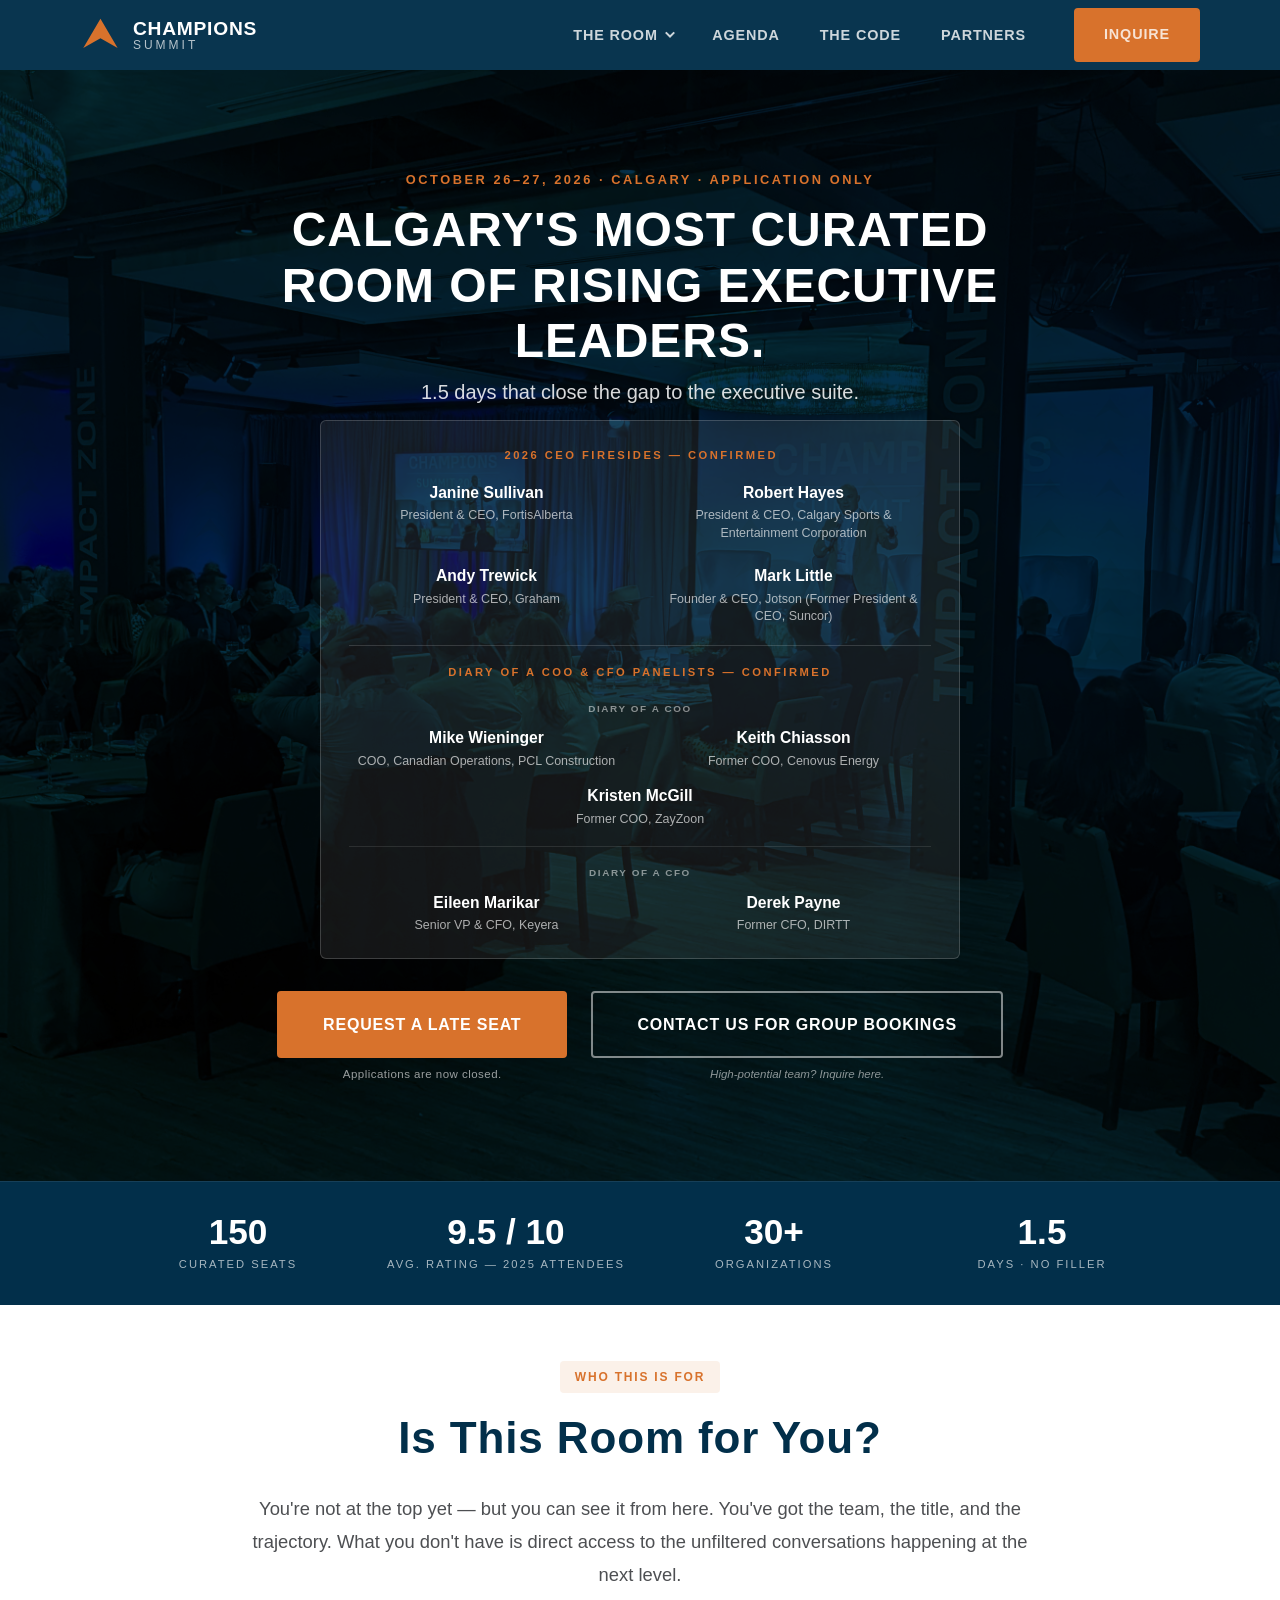
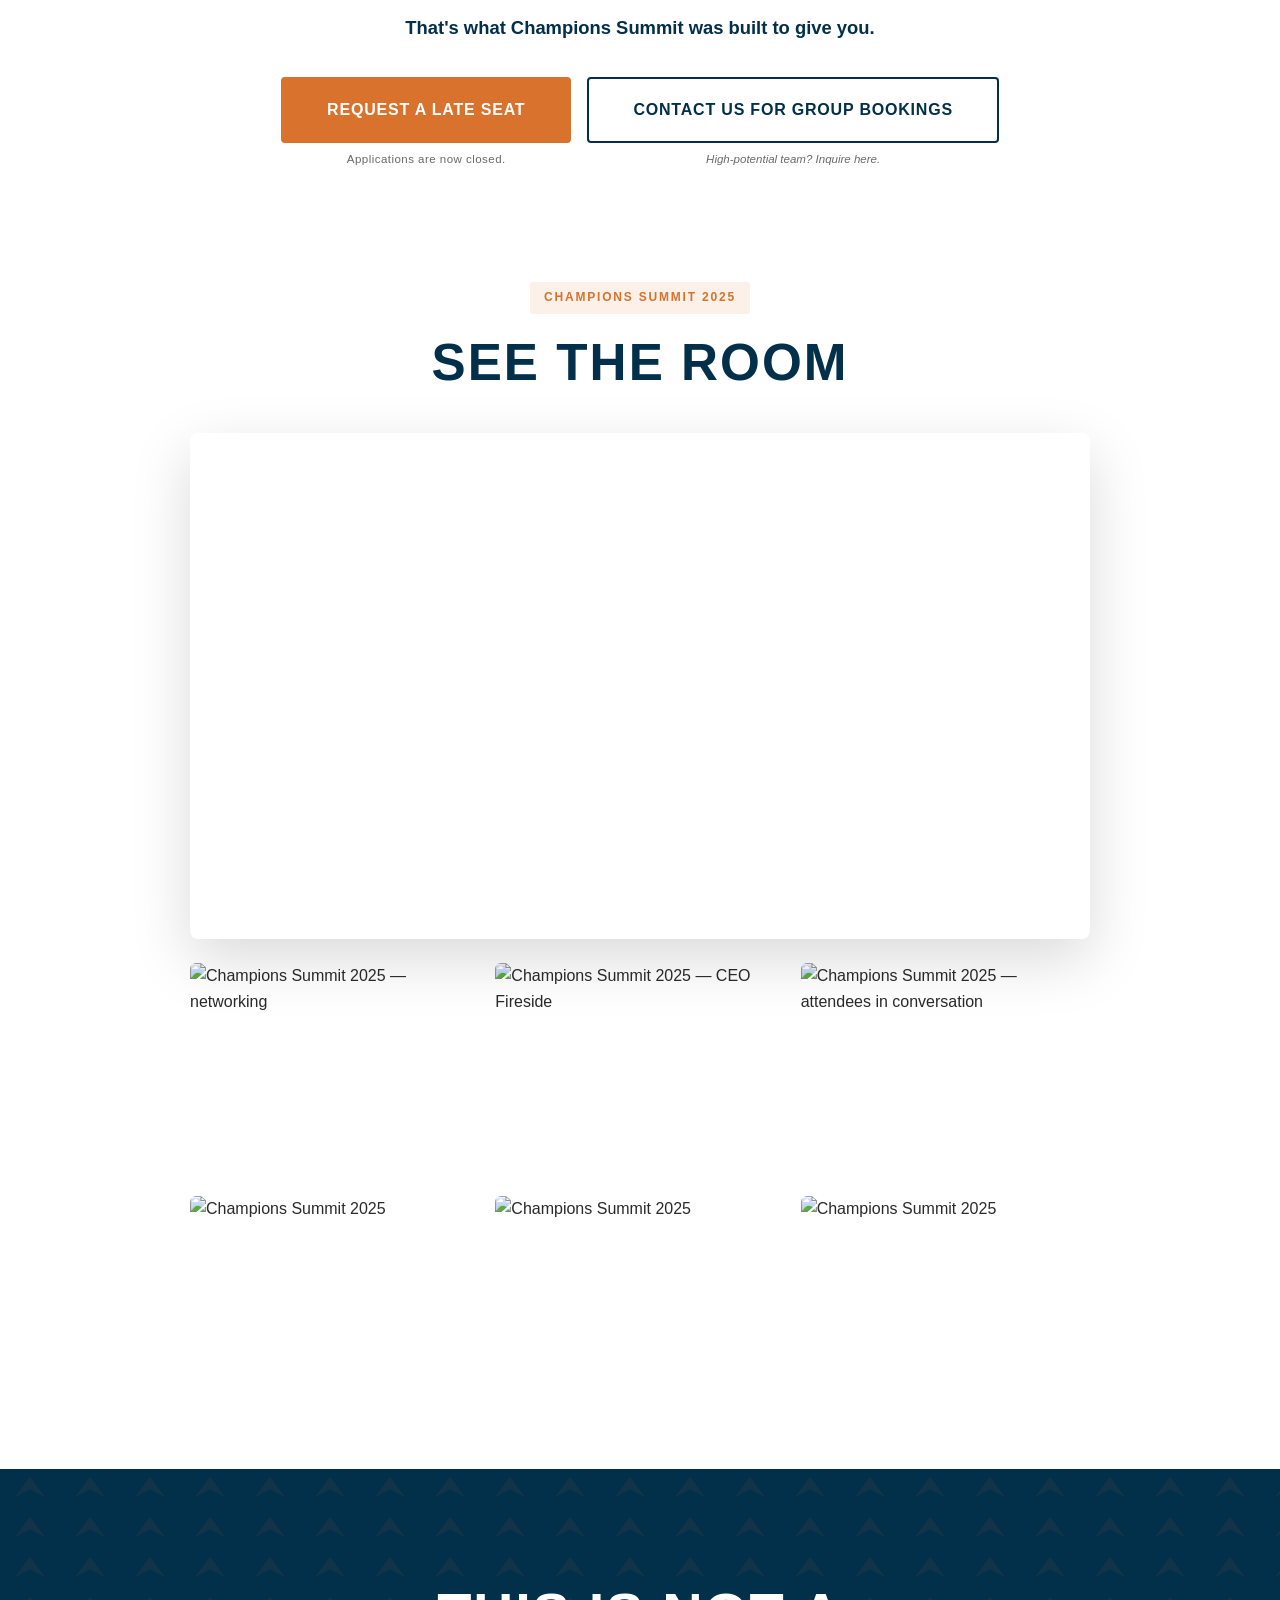
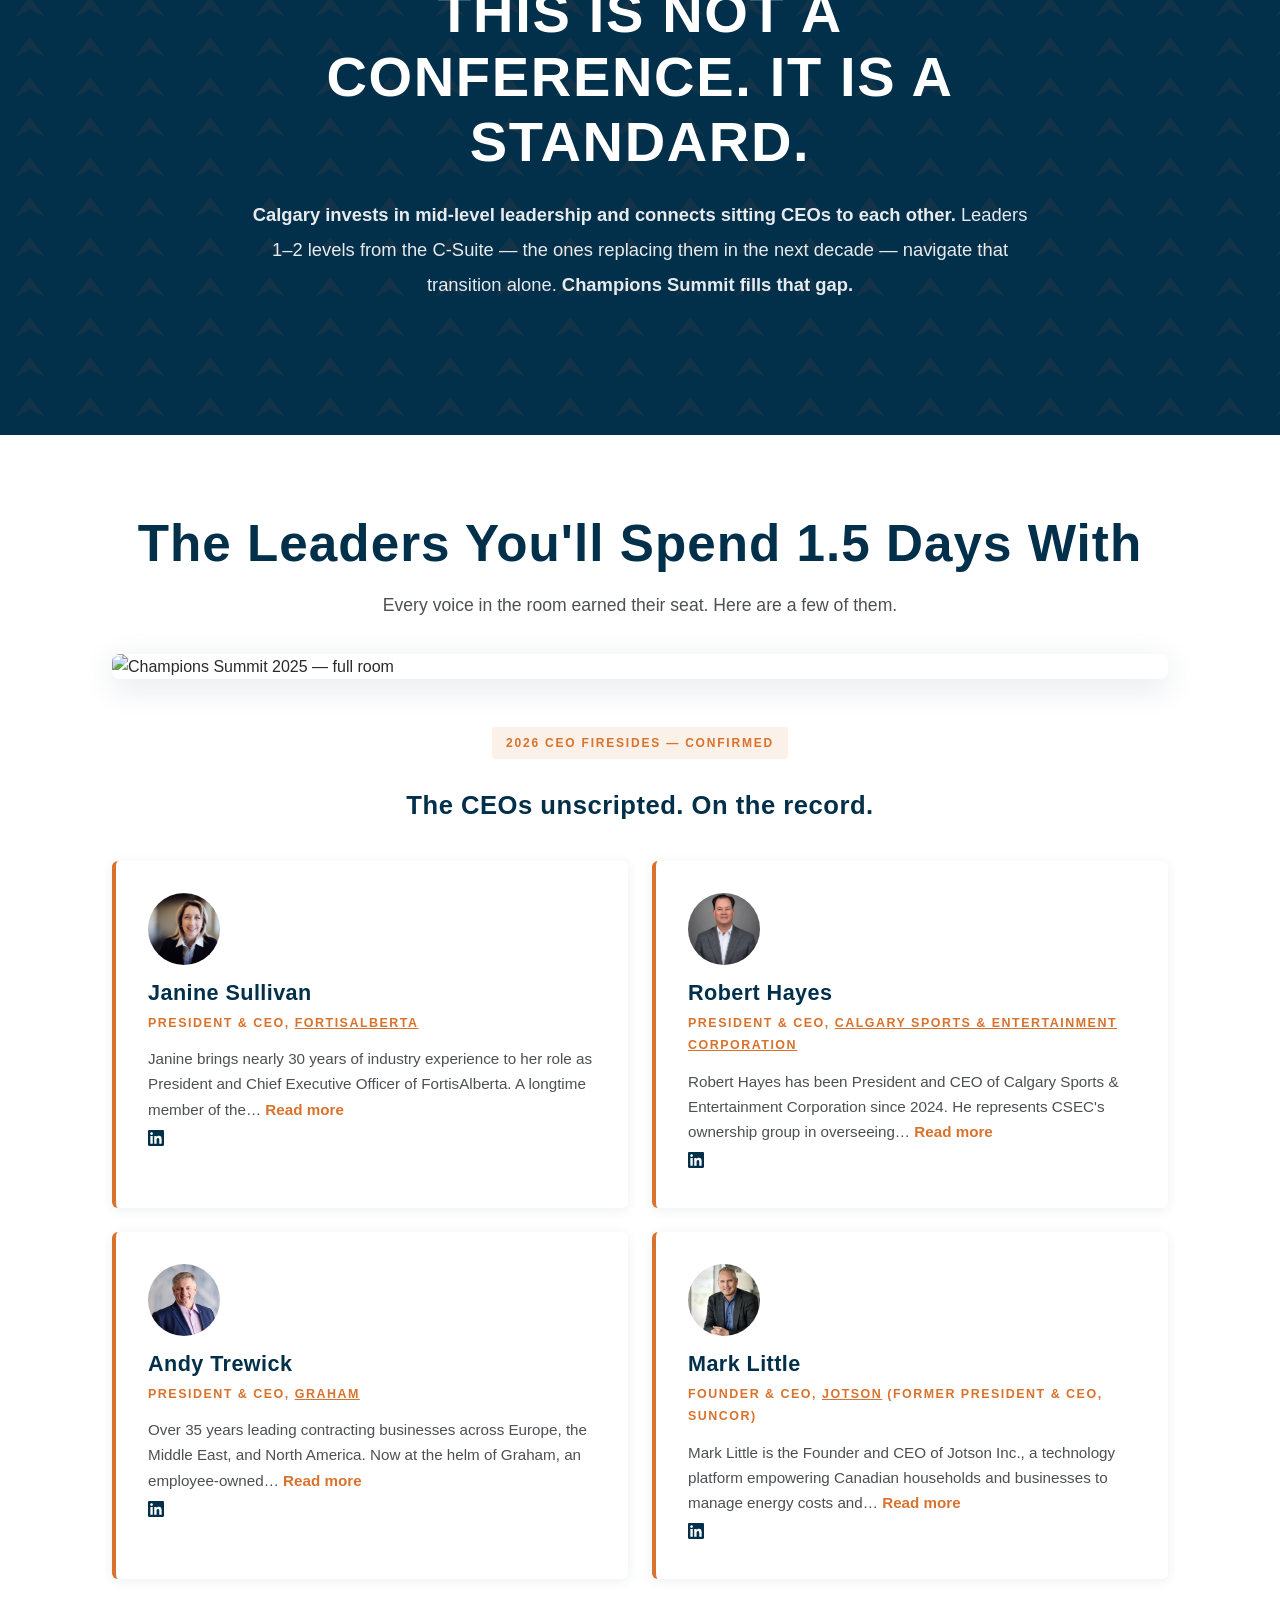
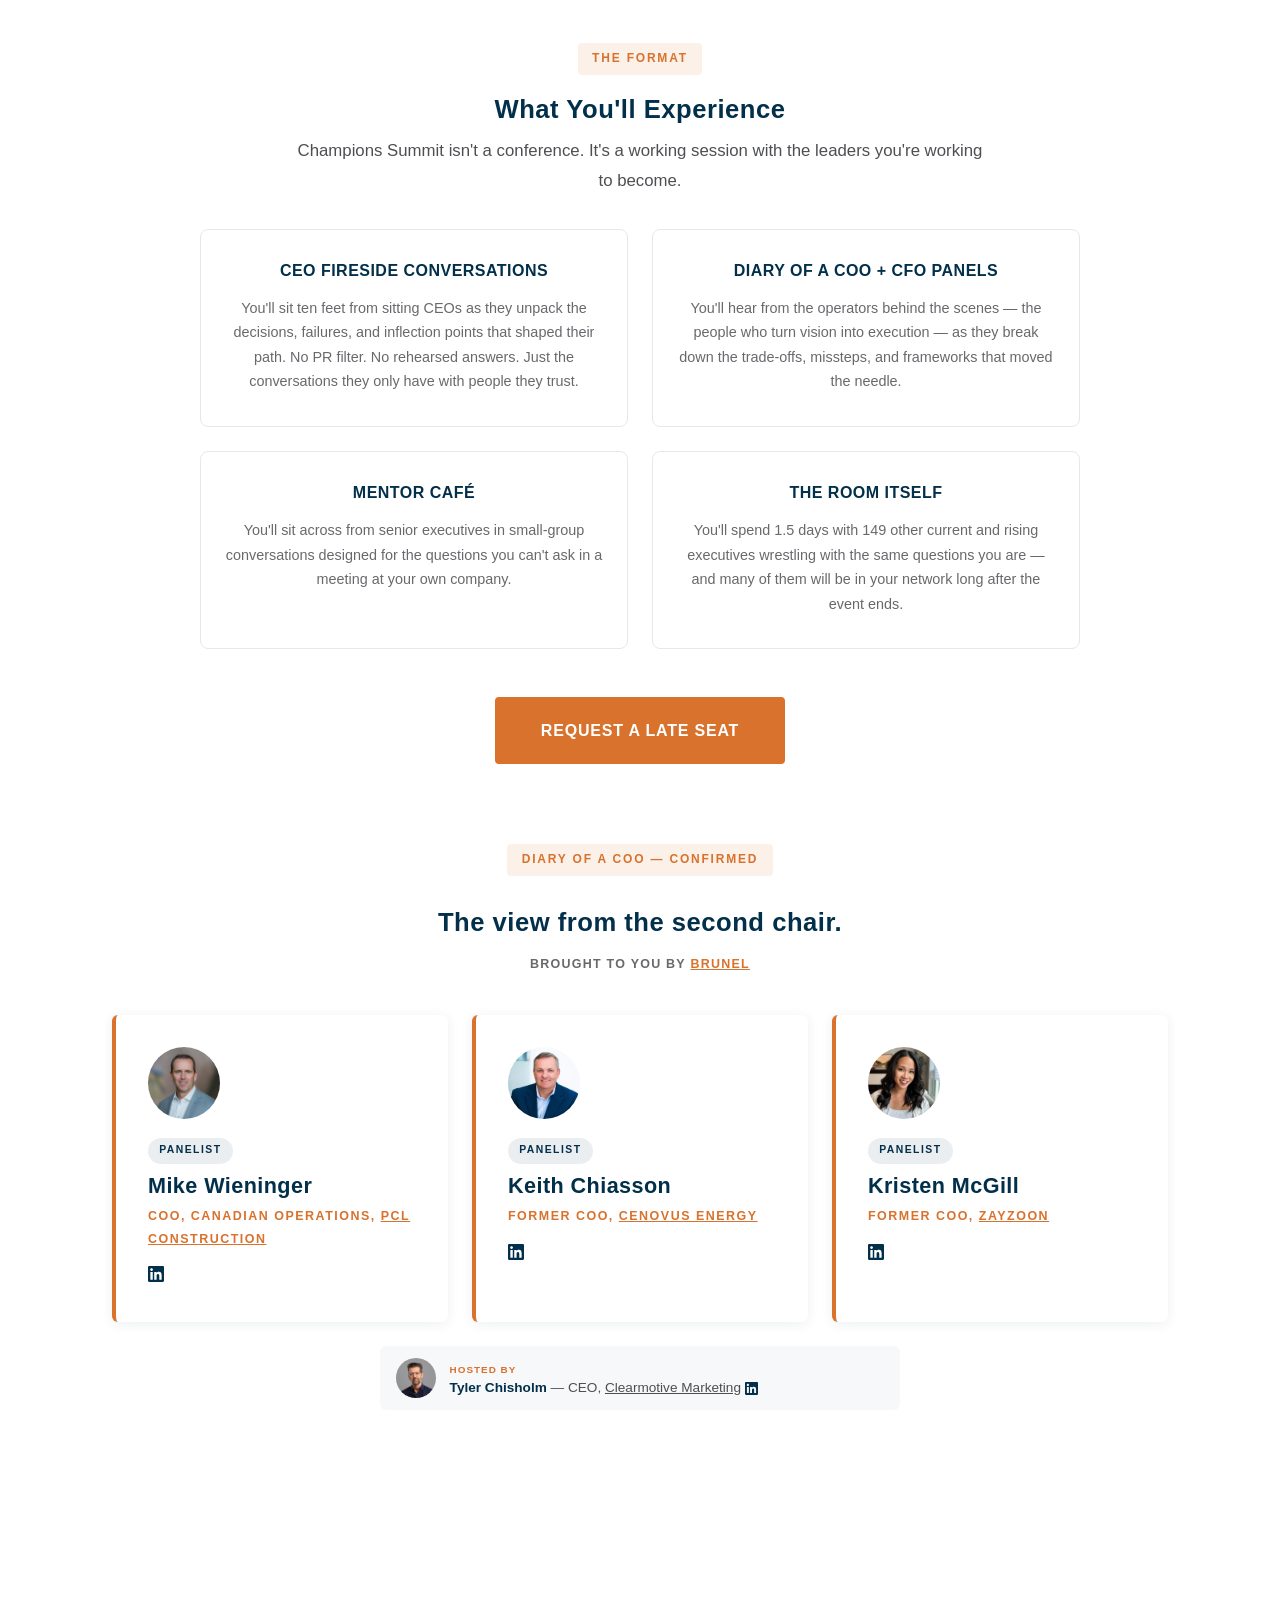
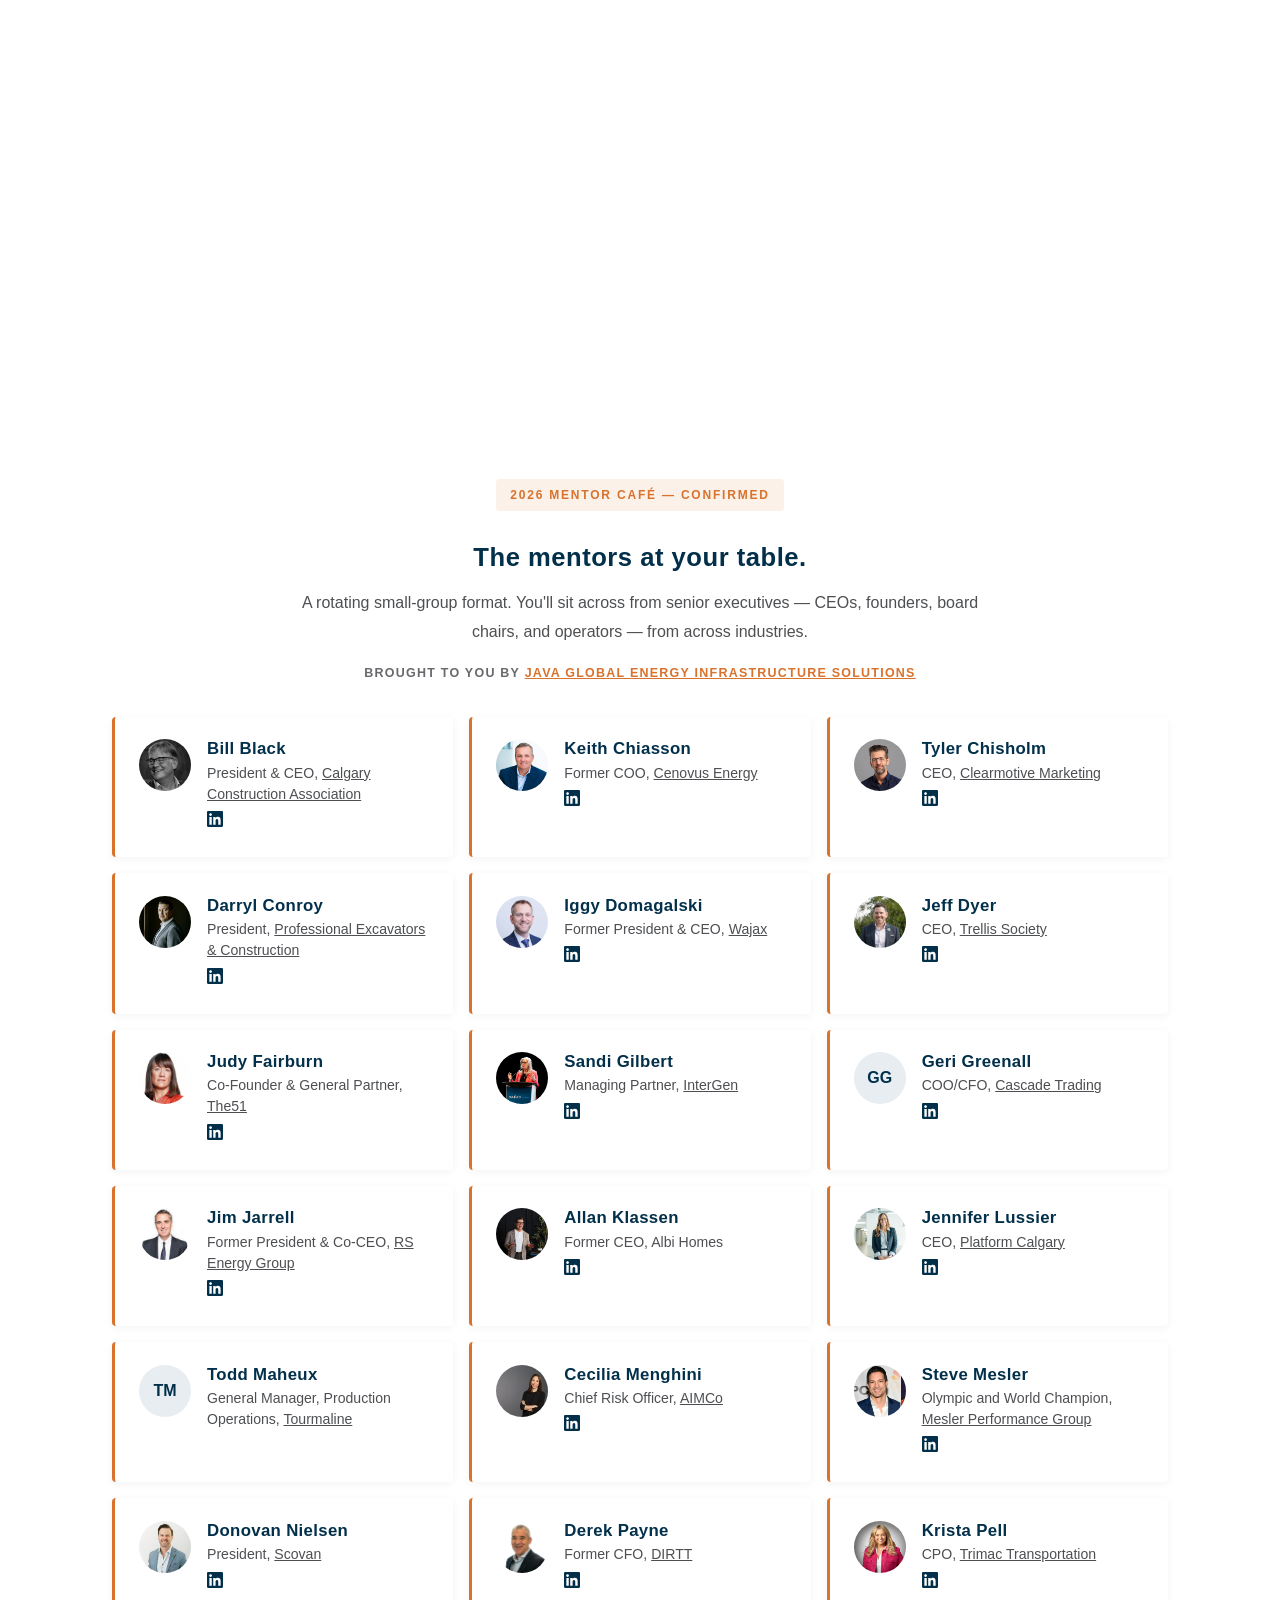
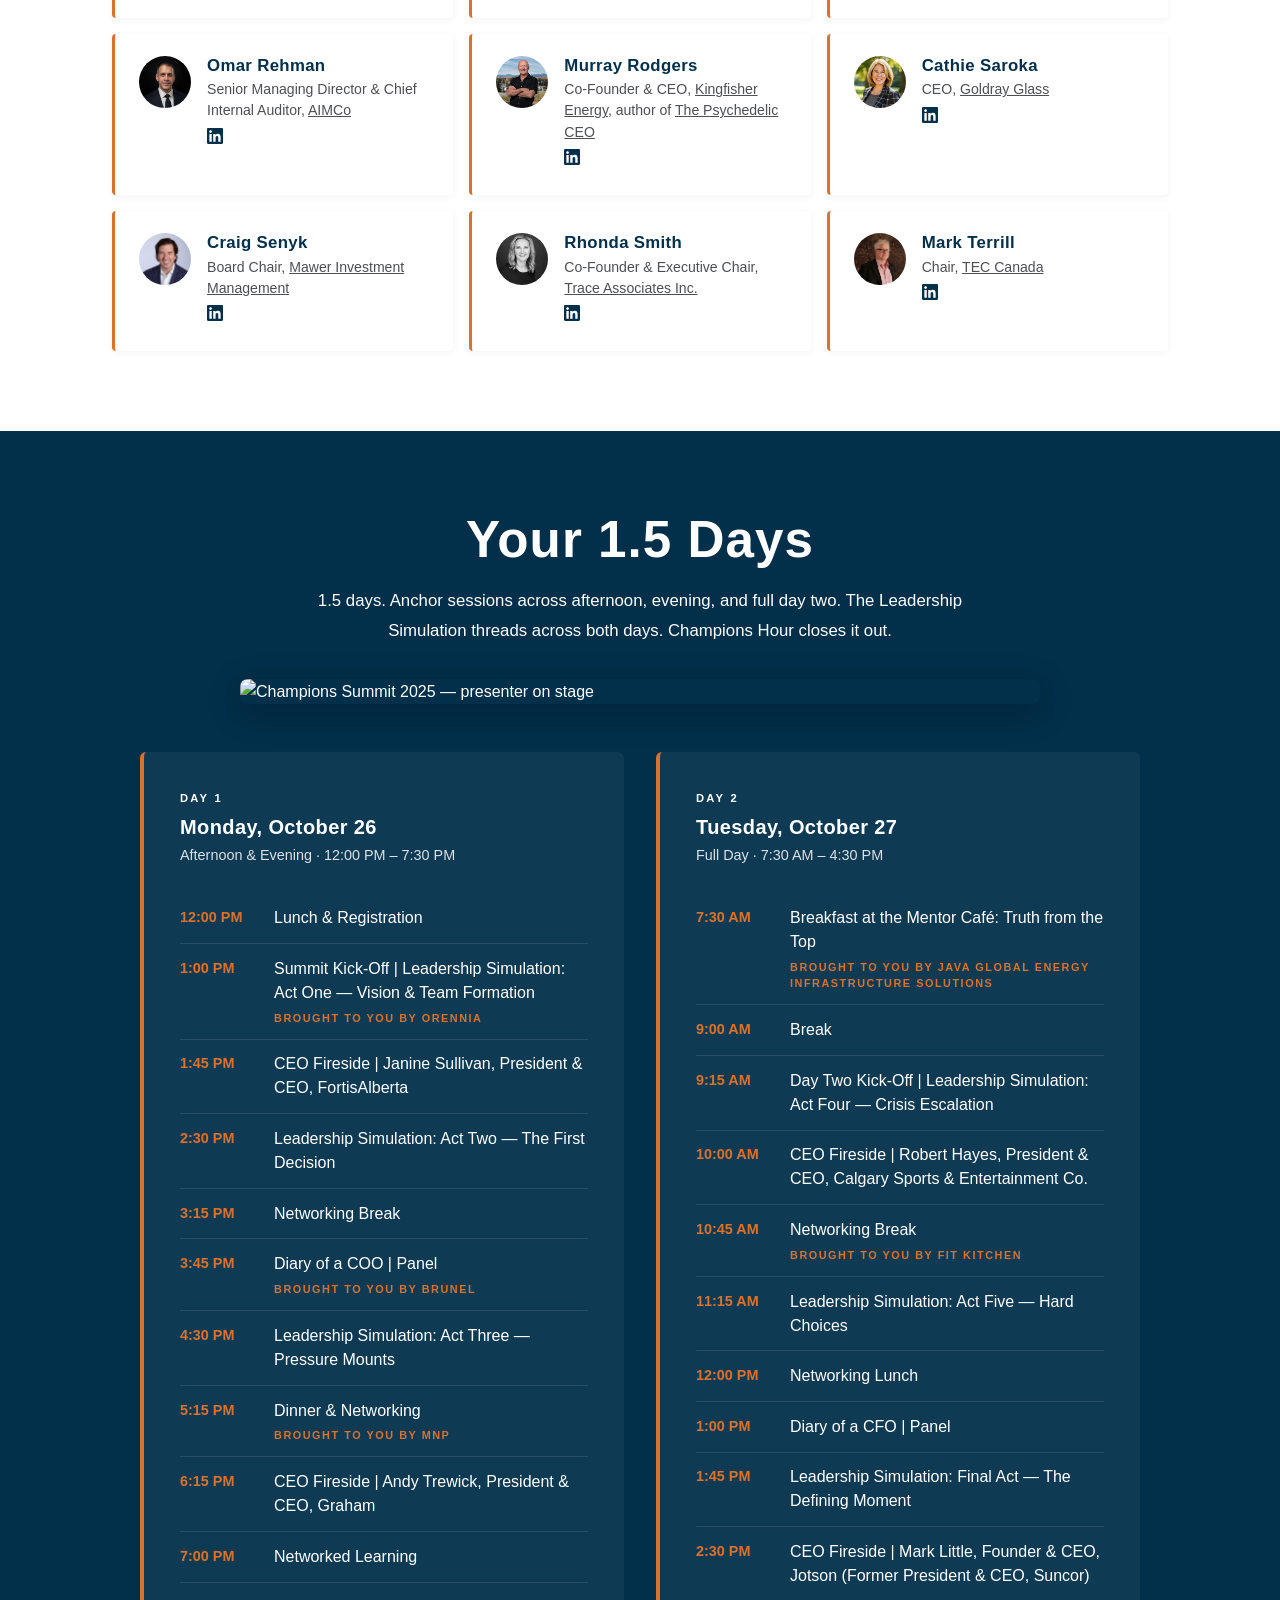
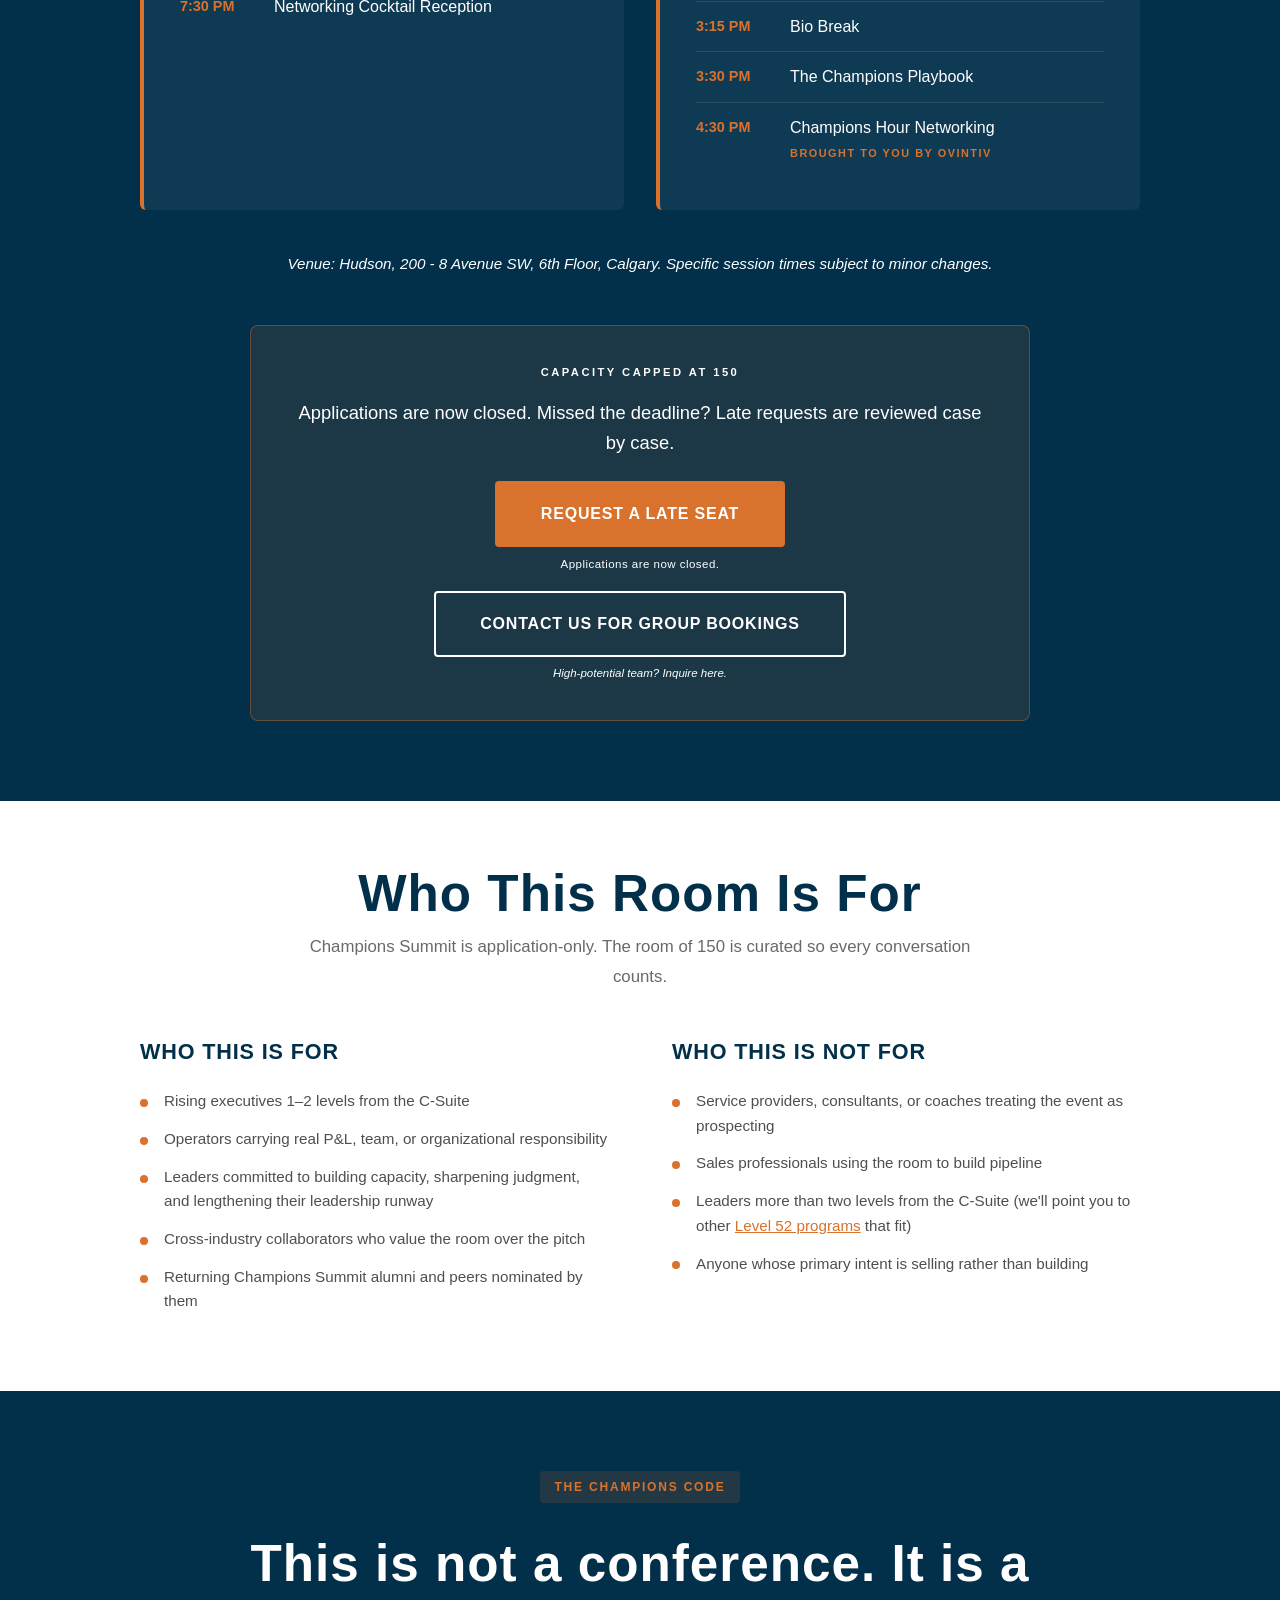
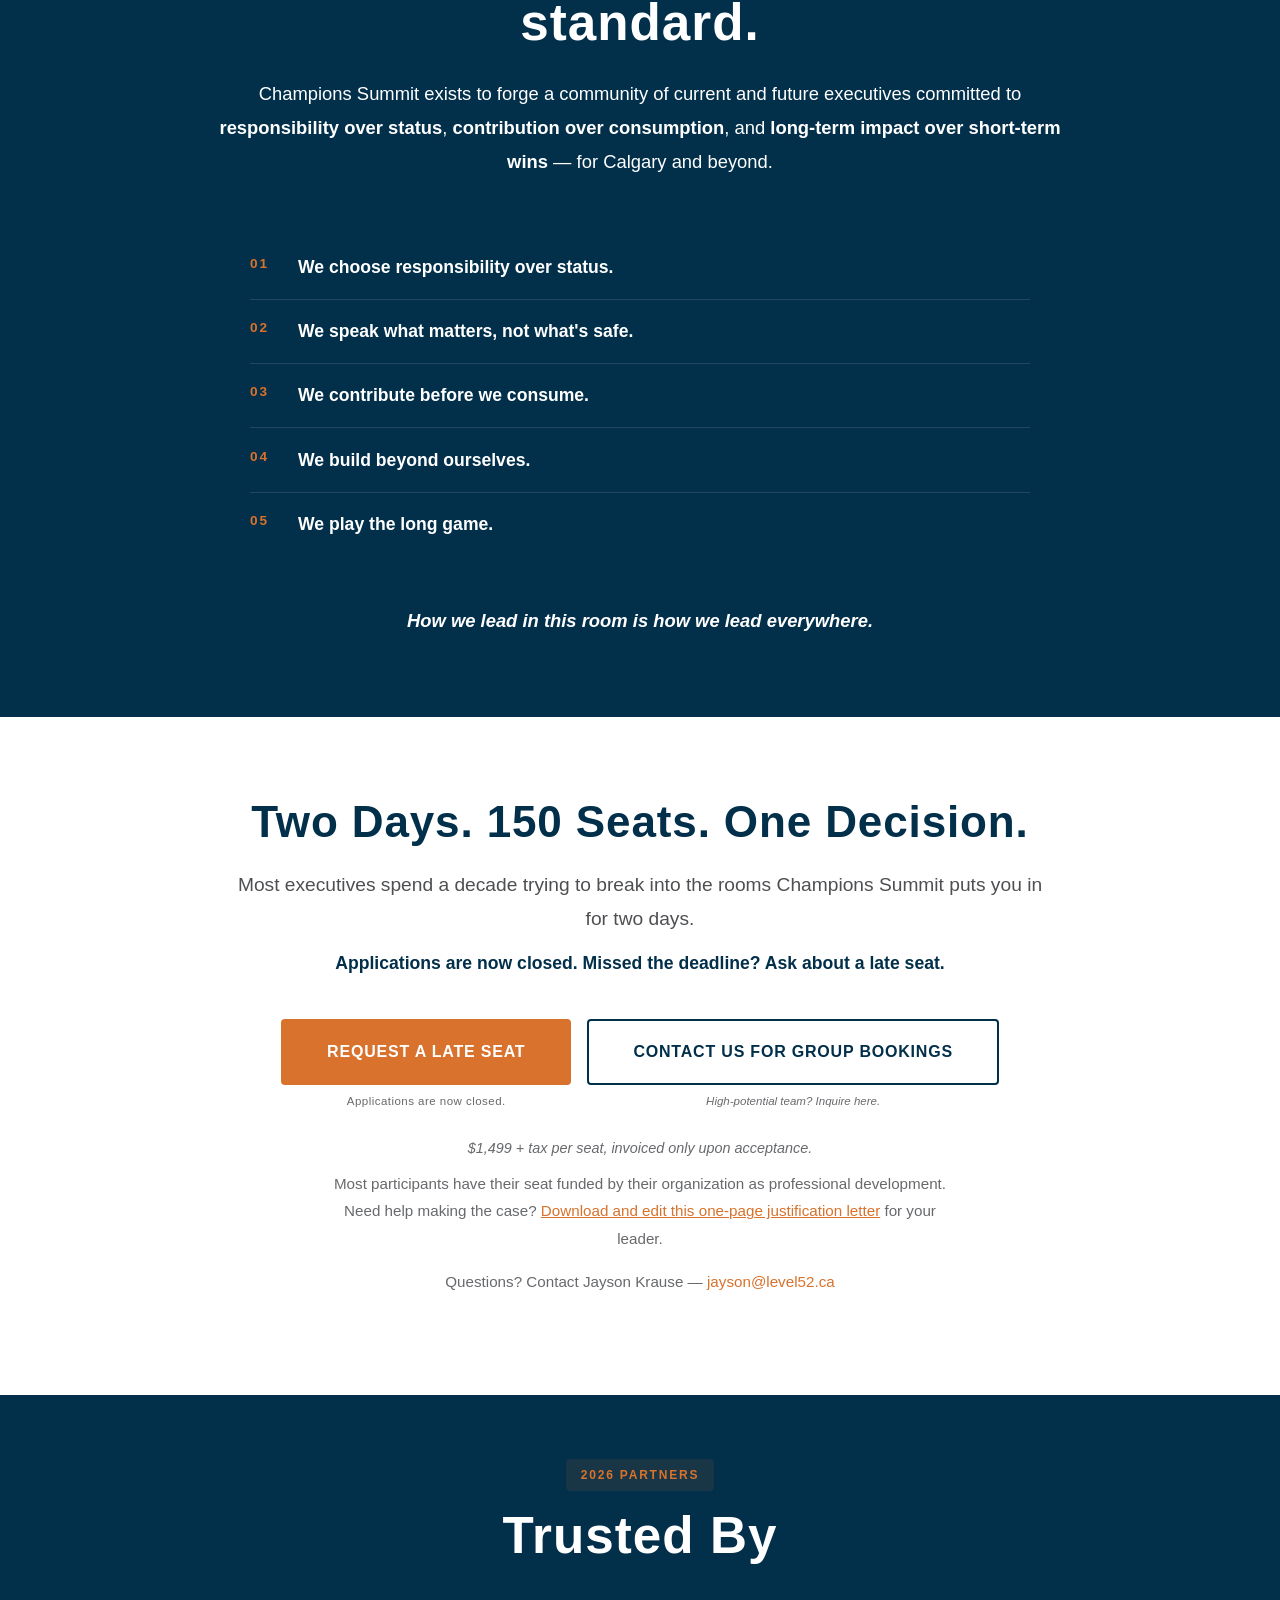
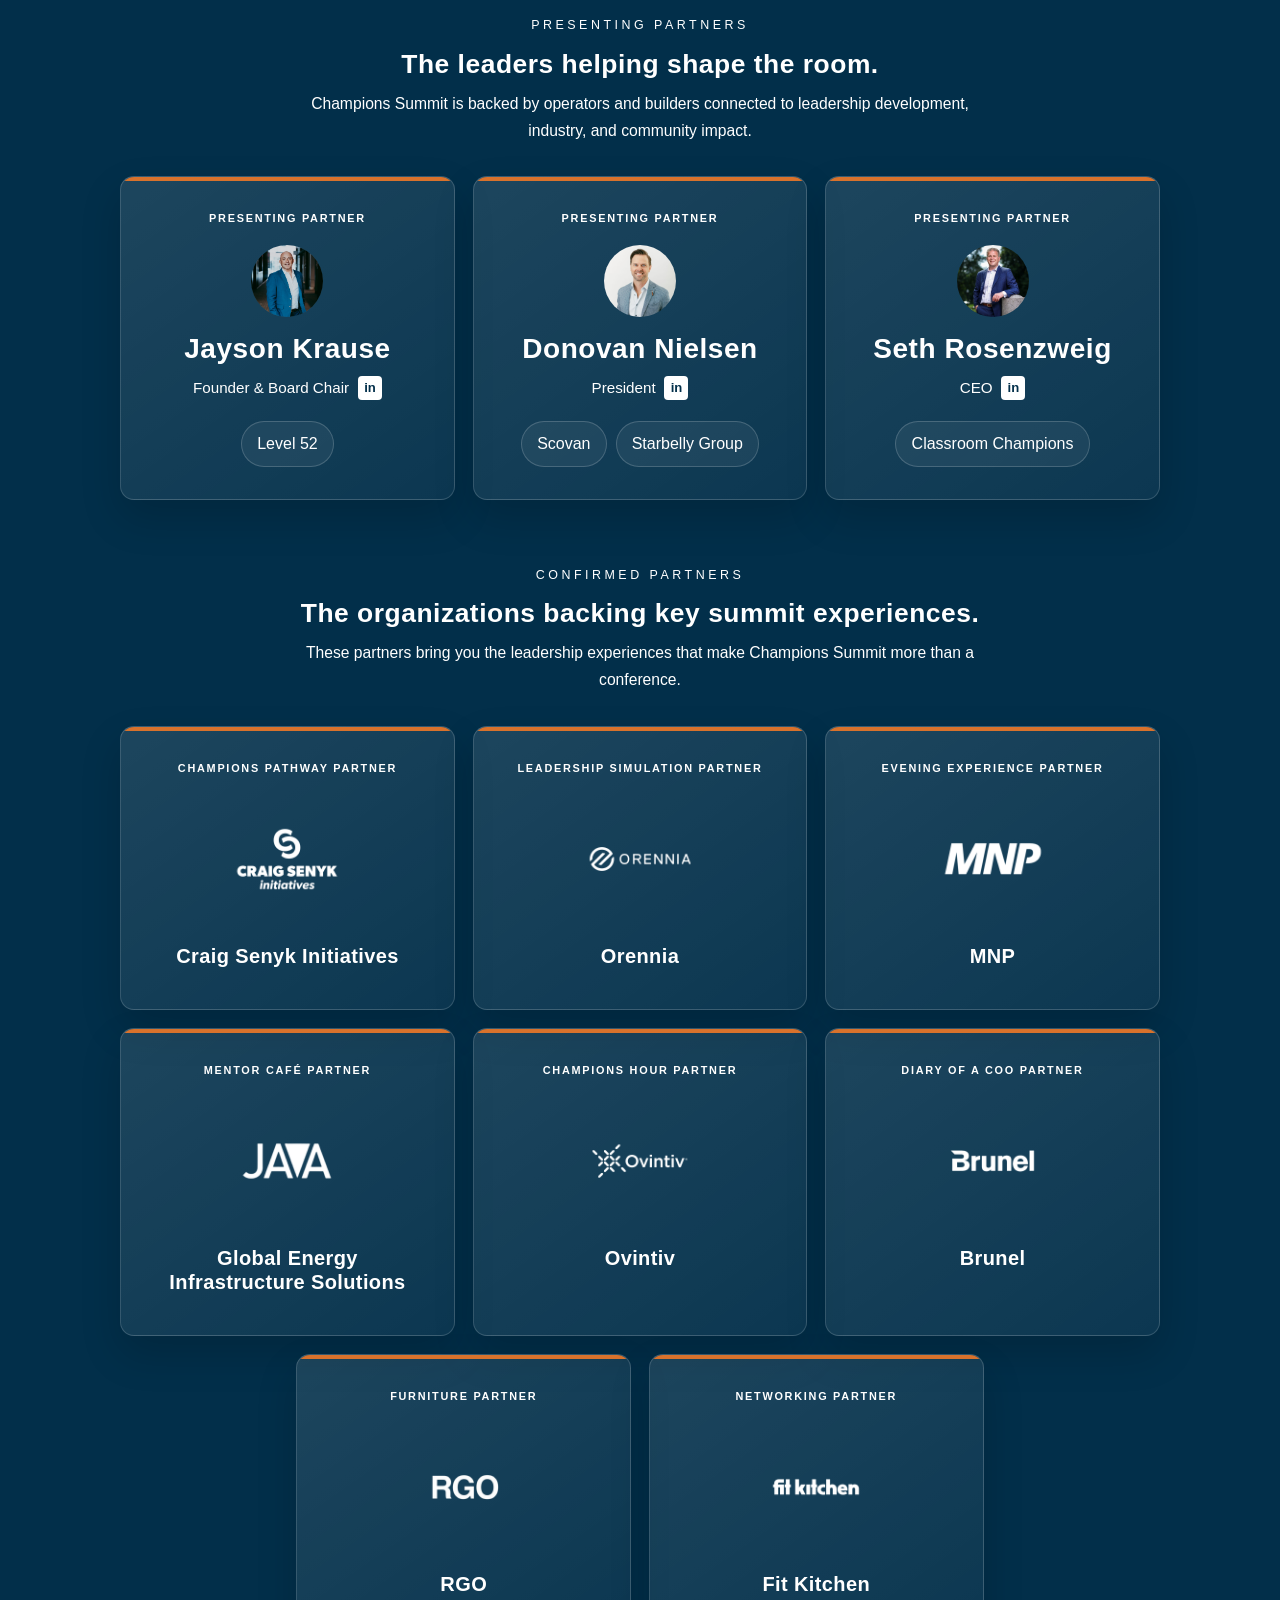
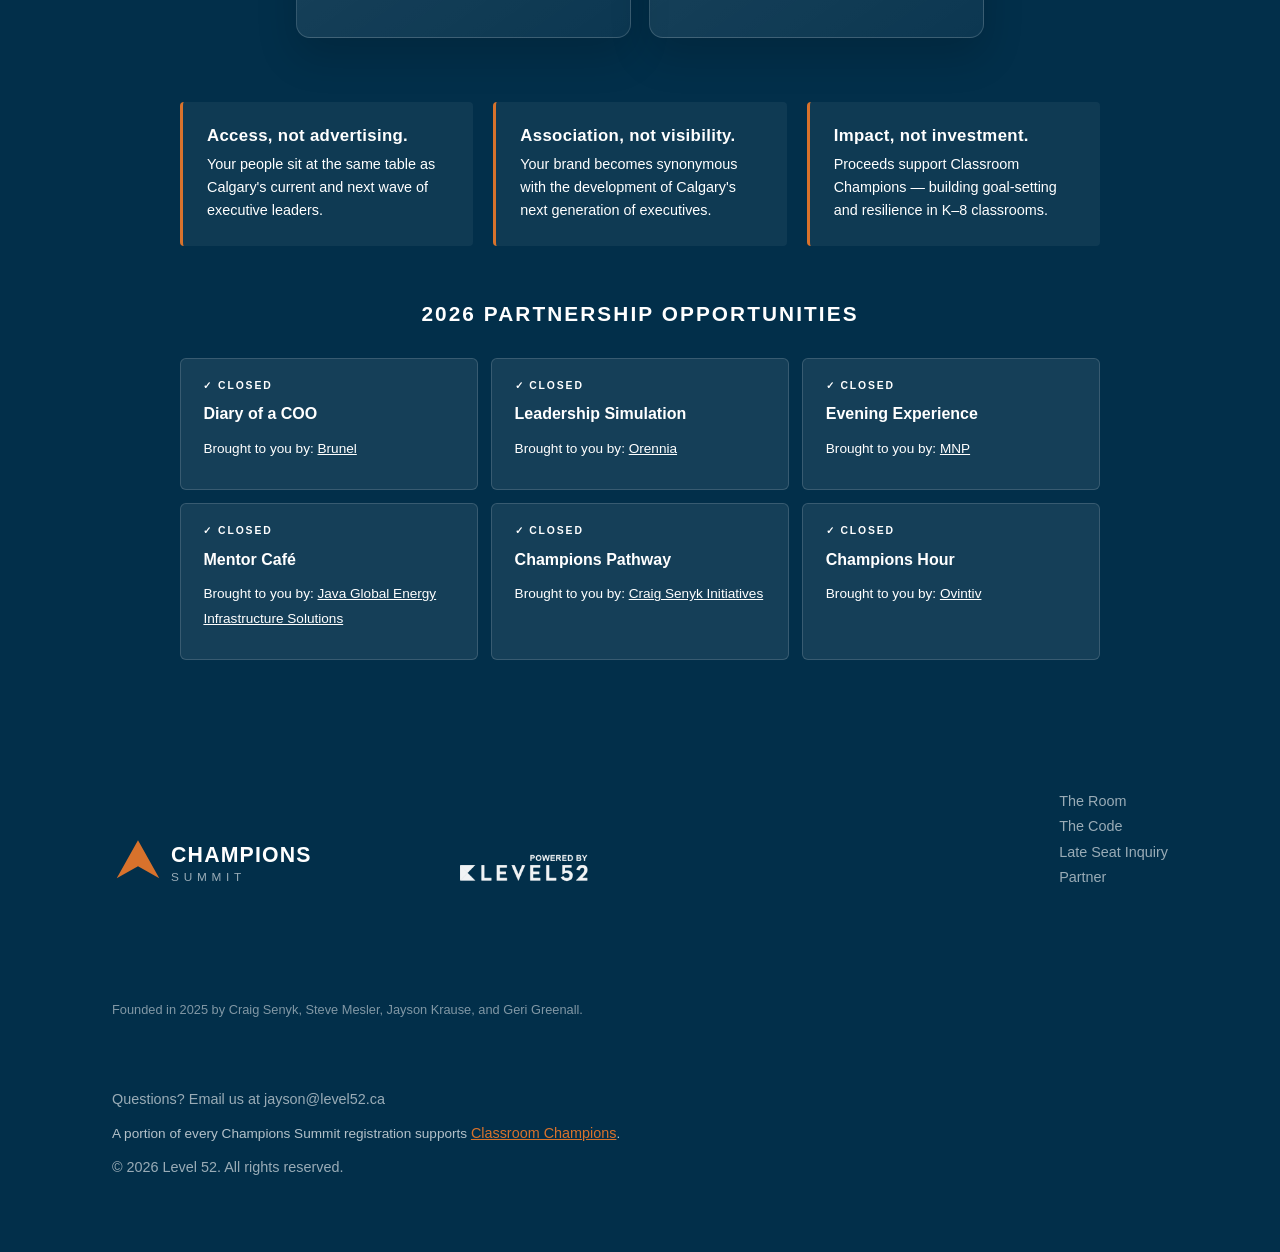
==== commit 3ea1a77b: "Add files via upload" ====
--- a/index.html
+++ b/index.html
@@ -1393,13 +1393,8 @@
 
                 <!-- OPEN OPPORTUNITIES -->
                 <div style="max-width:920px; margin:0 auto;">
-                    <h3 style="color:#FFF; text-align:center; font-size:1.3rem; margin-bottom:.6rem; text-transform:uppercase; letter-spacing:.1em;">2026 Partnership Opportunities</h3>
-                    <p style="color:rgba(255,255,255,0.7); text-align:center; margin-bottom:2rem; font-size:.95rem;">All packages are exclusive — one partner per opportunity. First-come, first-confirmed.</p>
+                    <h3 style="color:#FFF; text-align:center; font-size:1.3rem; margin-bottom:2rem; text-transform:uppercase; letter-spacing:.1em;">2026 Partnership Opportunities</h3>
                     <div class="partnership-opps-grid">
-                        <a href="mailto:jayson@level52.ca?subject=Champions%20Summit%202026%20%E2%80%94%20Diary%20of%20a%20CFO%20Partnership" style="background:#D8722C; padding:1.1rem 1.4rem; border-radius:6px; text-decoration:none; display:block; transition:background .2s;" onmouseover="this.style.background='#B85F1F'" onmouseout="this.style.background='#D8722C'">
-                            <p style="color:rgba(255,255,255,0.85); font-size:.65rem; font-weight:700; letter-spacing:.18em; text-transform:uppercase; margin-bottom:.3rem;">Open · Claim</p>
-                            <p style="color:#FFF; font-size:1rem; font-weight:700; margin:0;">Diary of a CFO Partner</p>
-                        </a>
                         <div style="background:rgba(255,255,255,0.08); padding:1.1rem 1.4rem; border-radius:6px; border:1px solid rgba(255,255,255,0.15);">
                             <p style="color:rgba(255,255,255,0.6); font-size:.65rem; font-weight:700; letter-spacing:.18em; text-transform:uppercase; margin-bottom:.3rem;">&#10003; Closed</p>
                             <p style="color:#FFF; font-size:1rem; font-weight:700; margin:0 0 .5rem;">Diary of a COO</p>
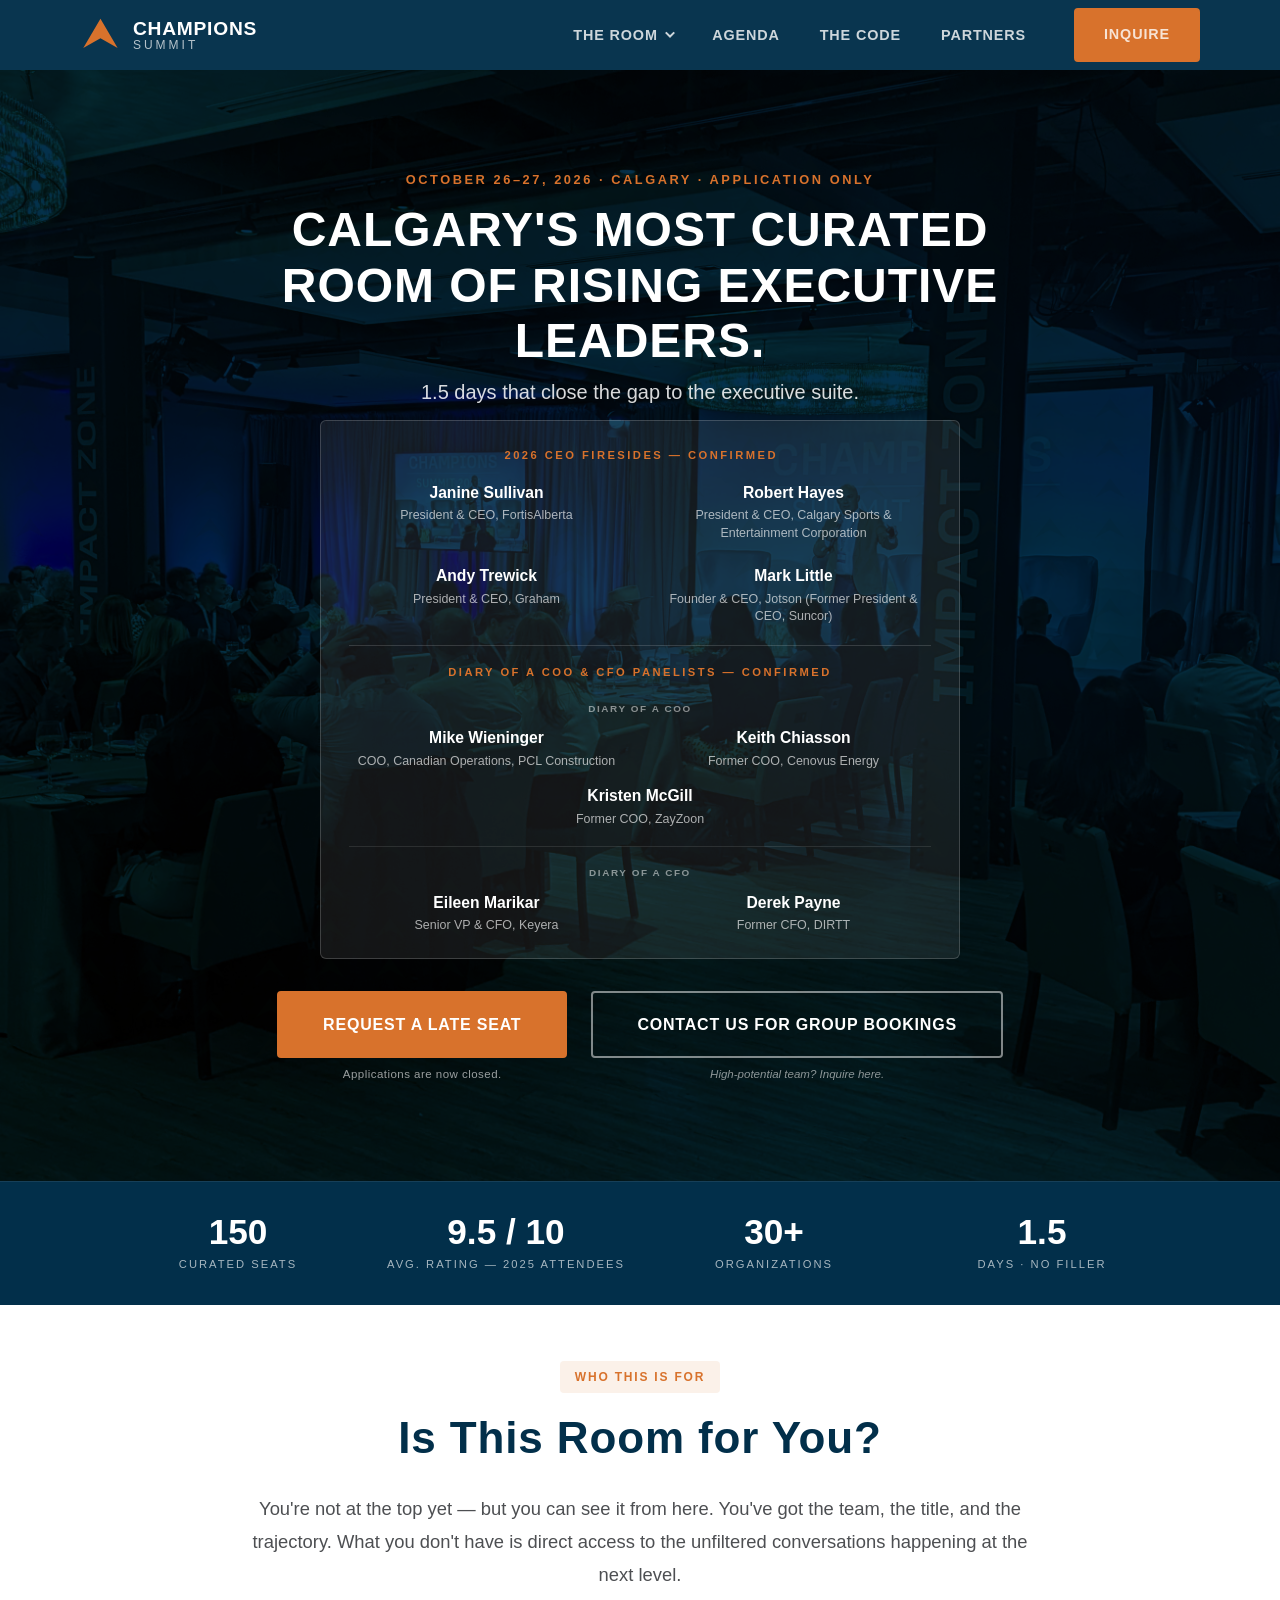
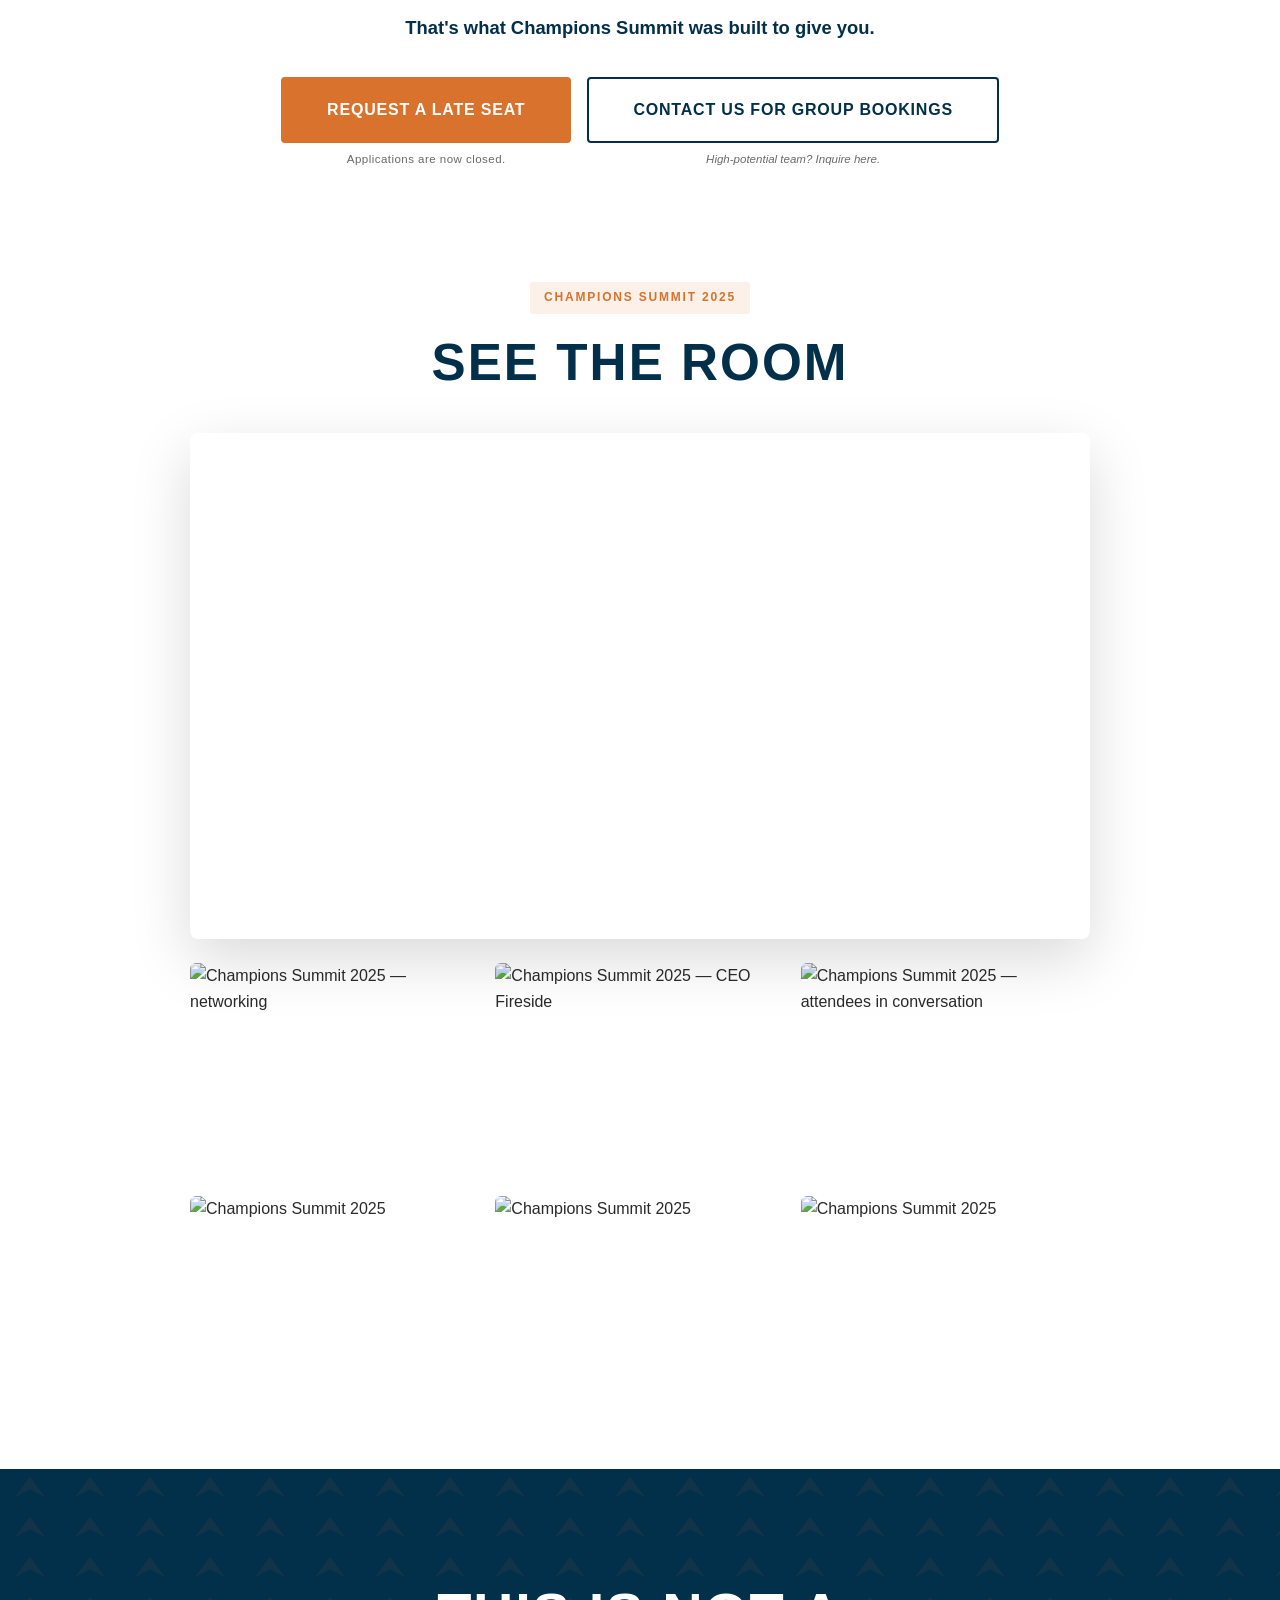
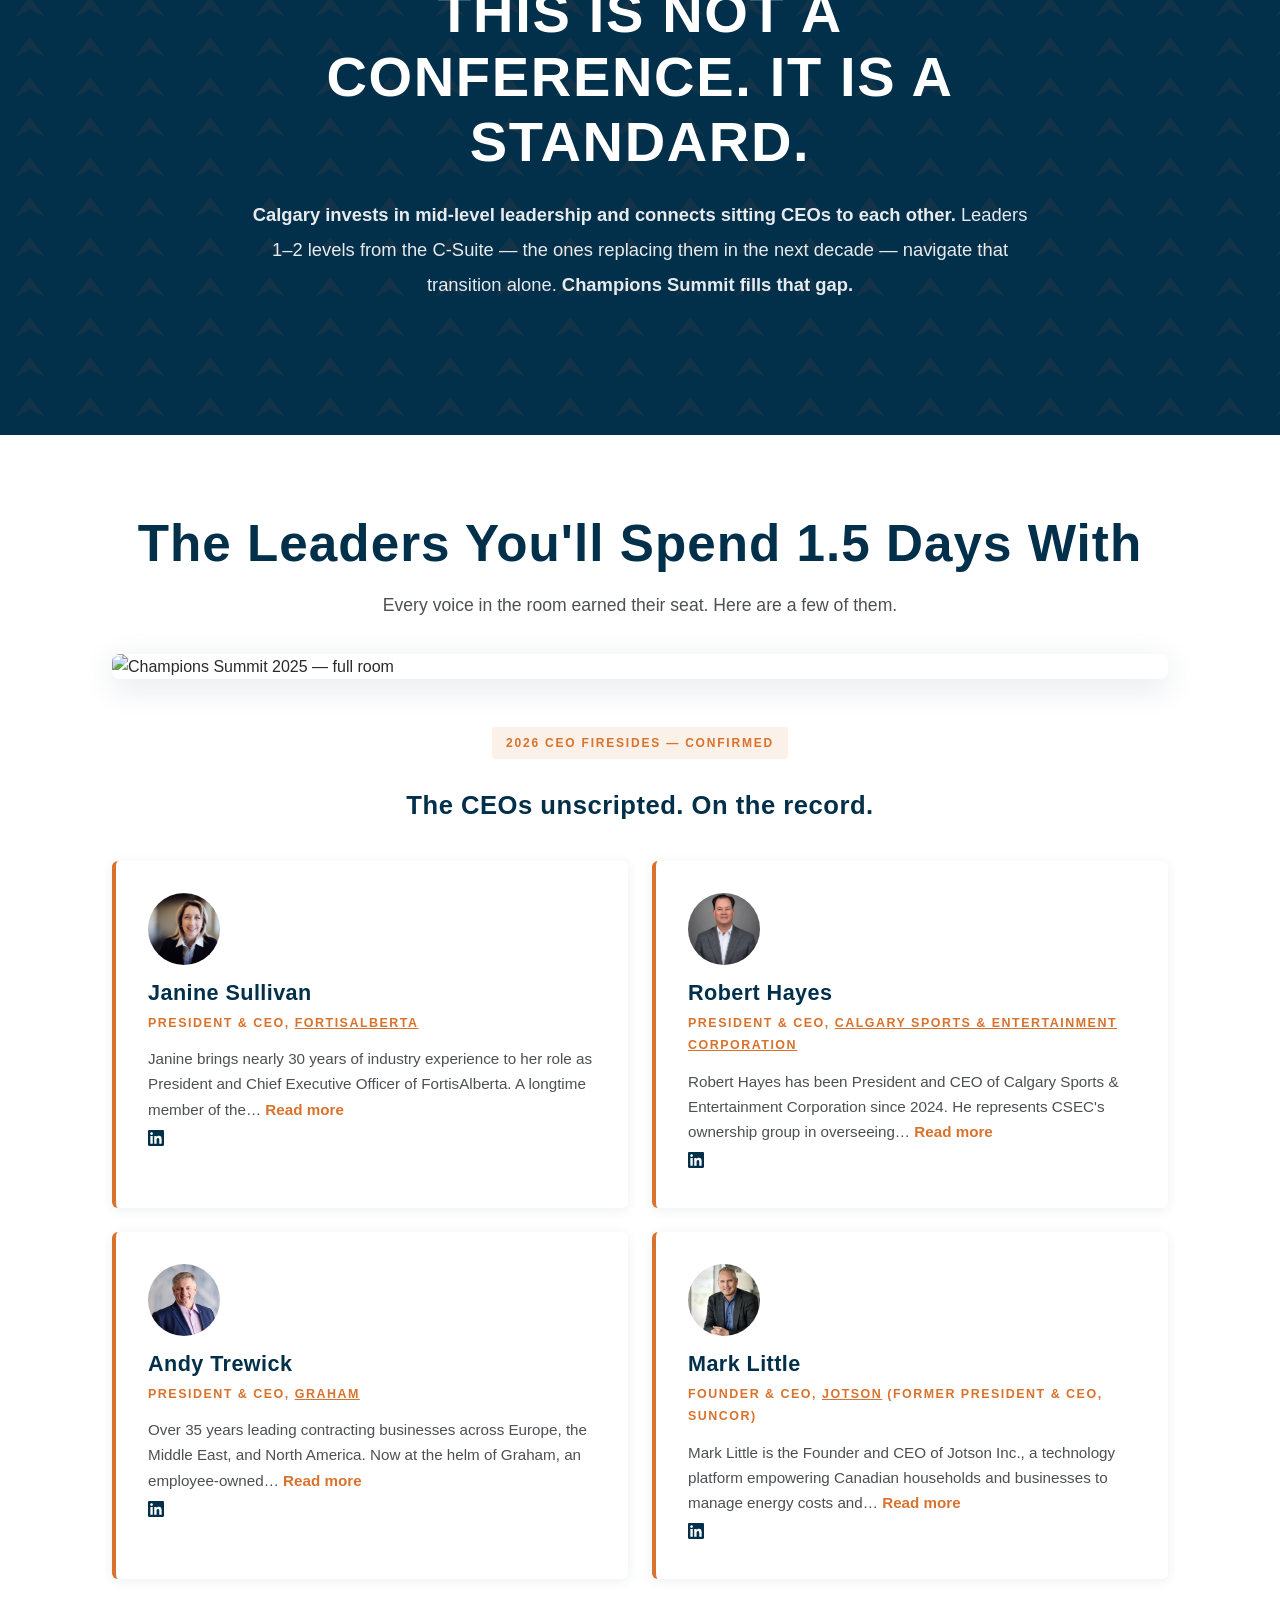
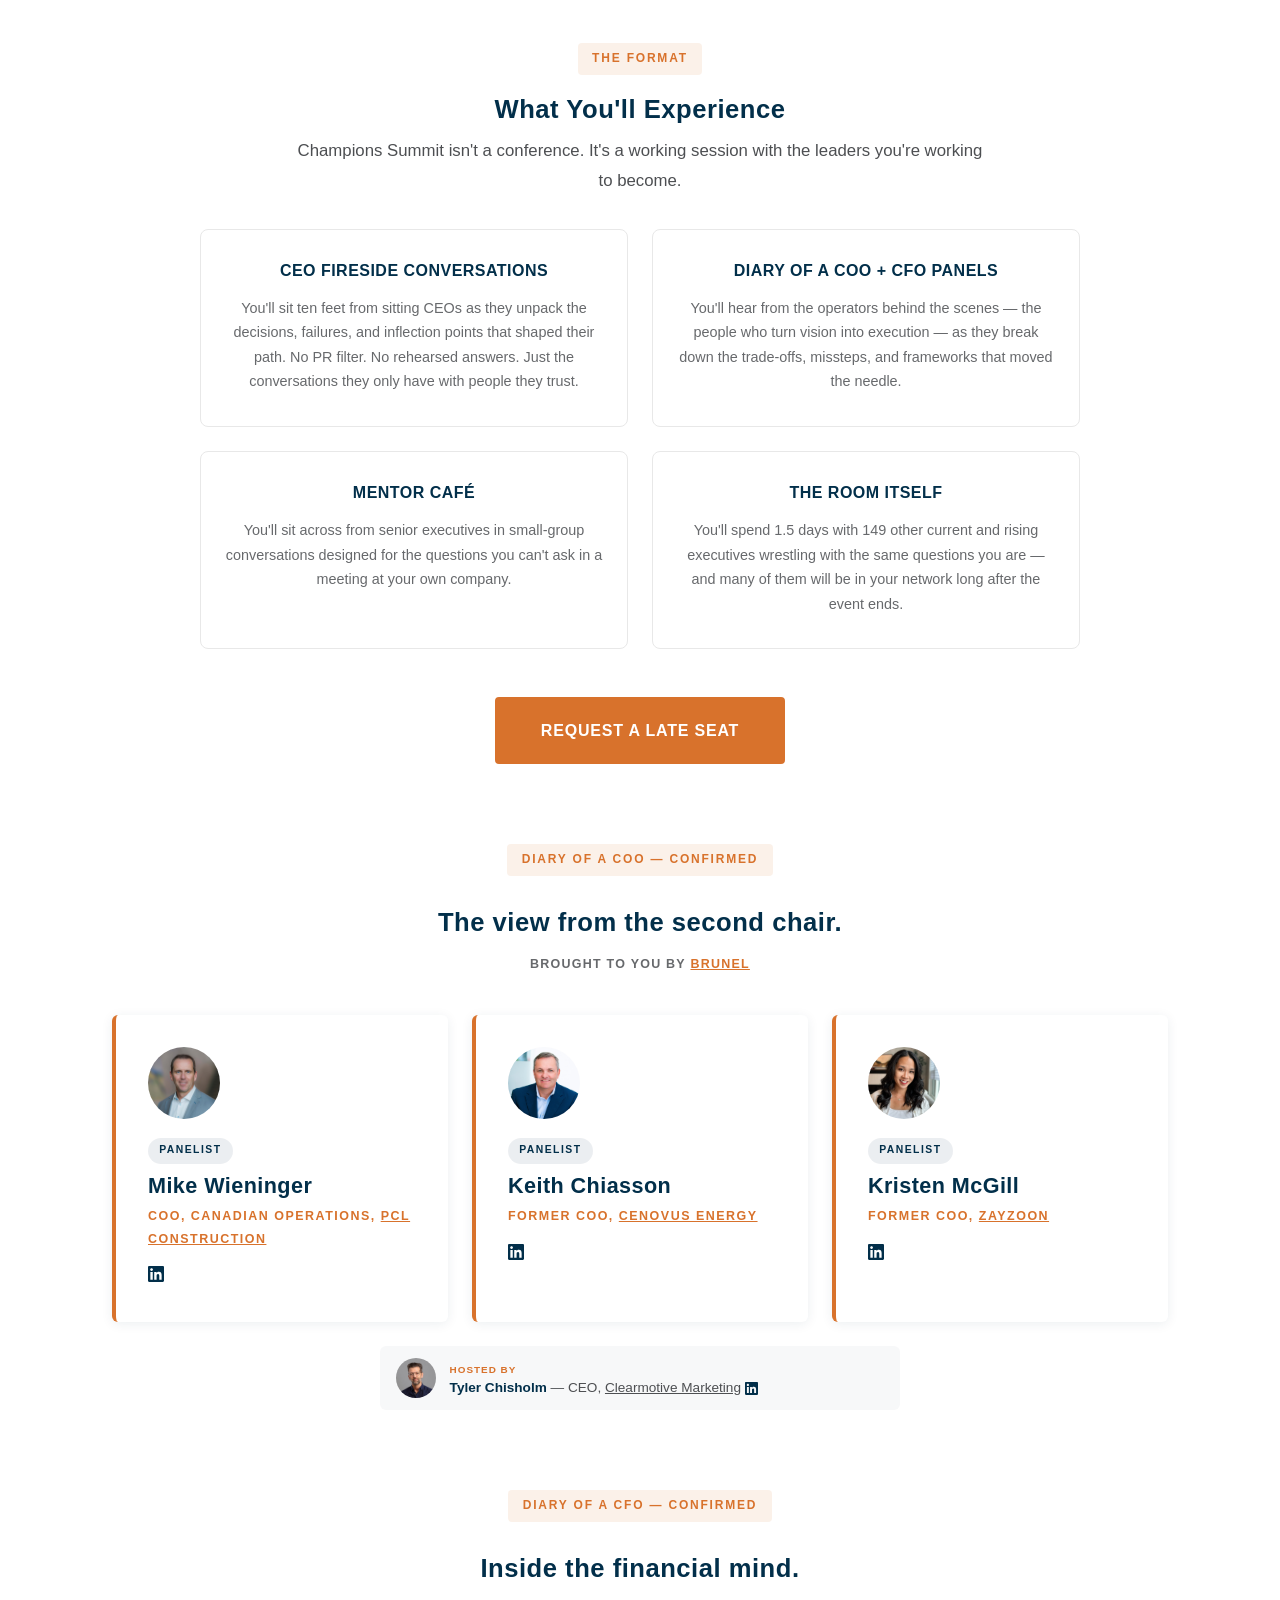
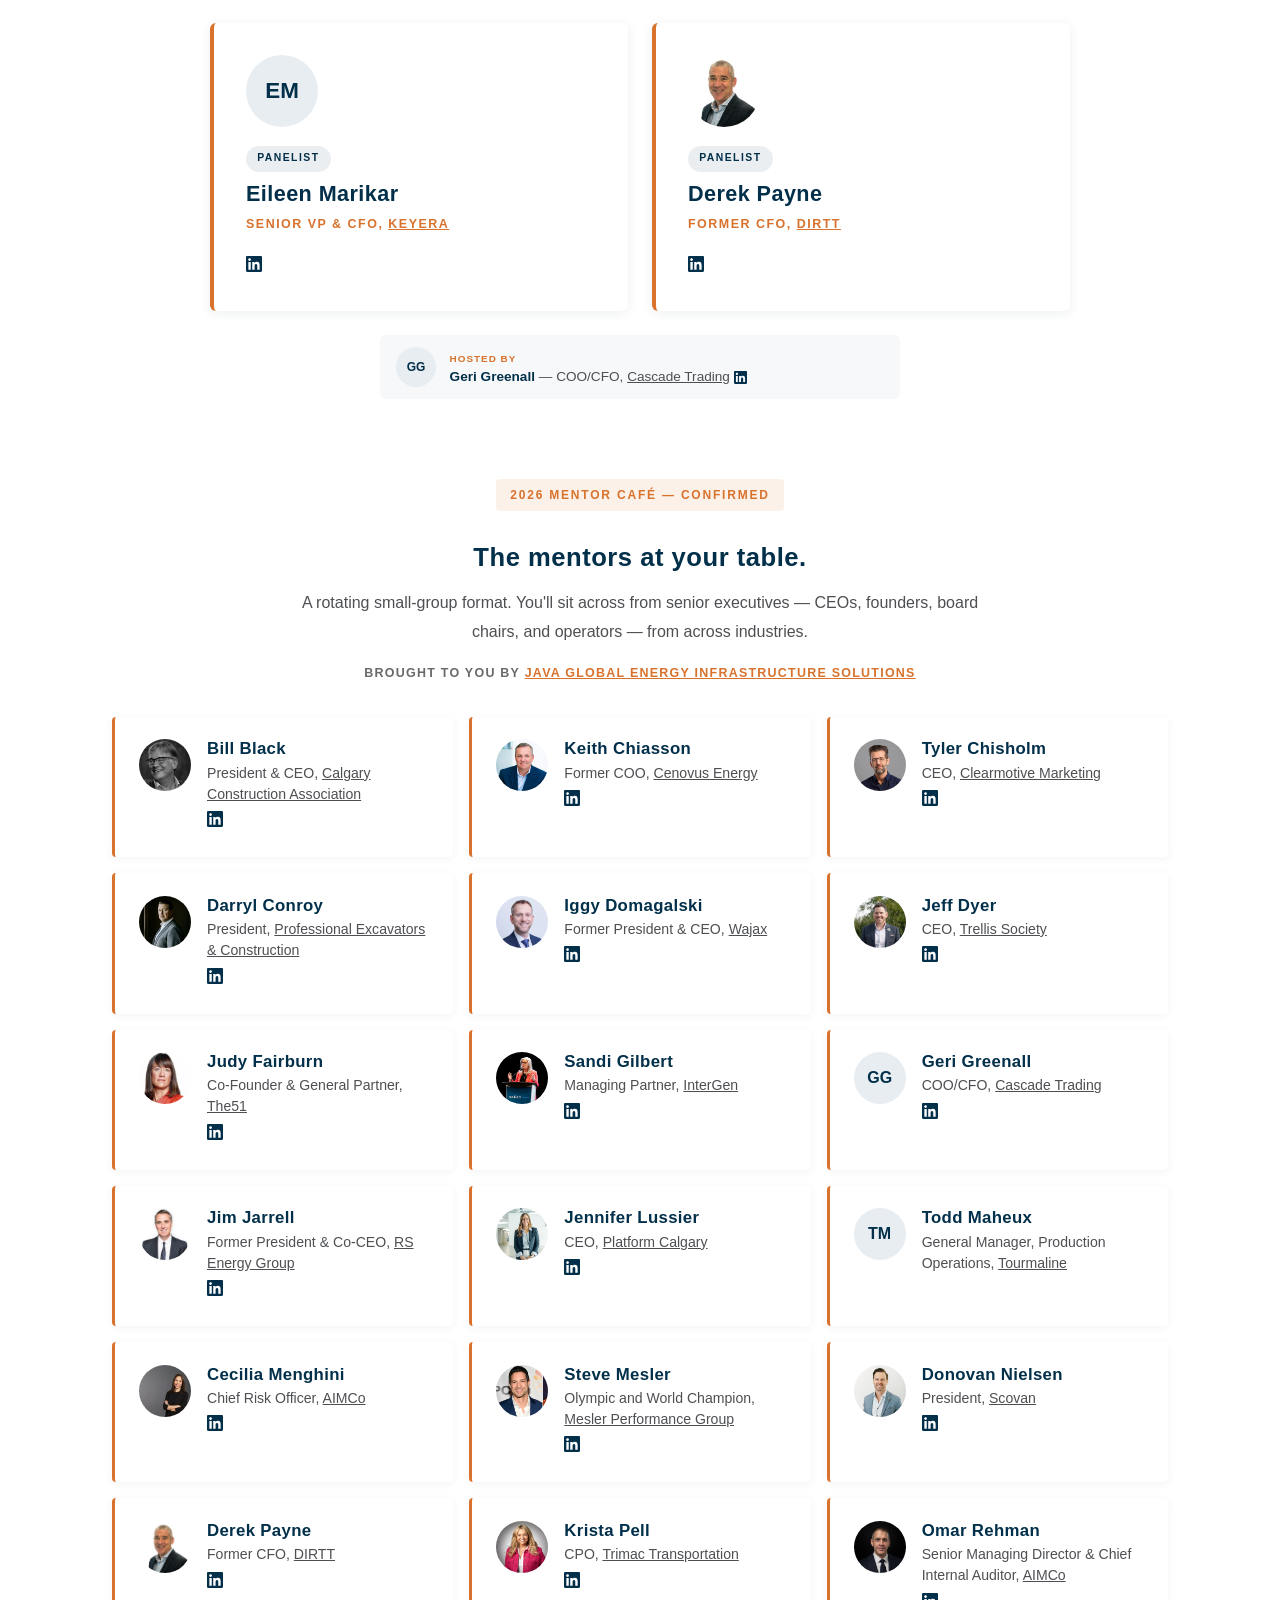
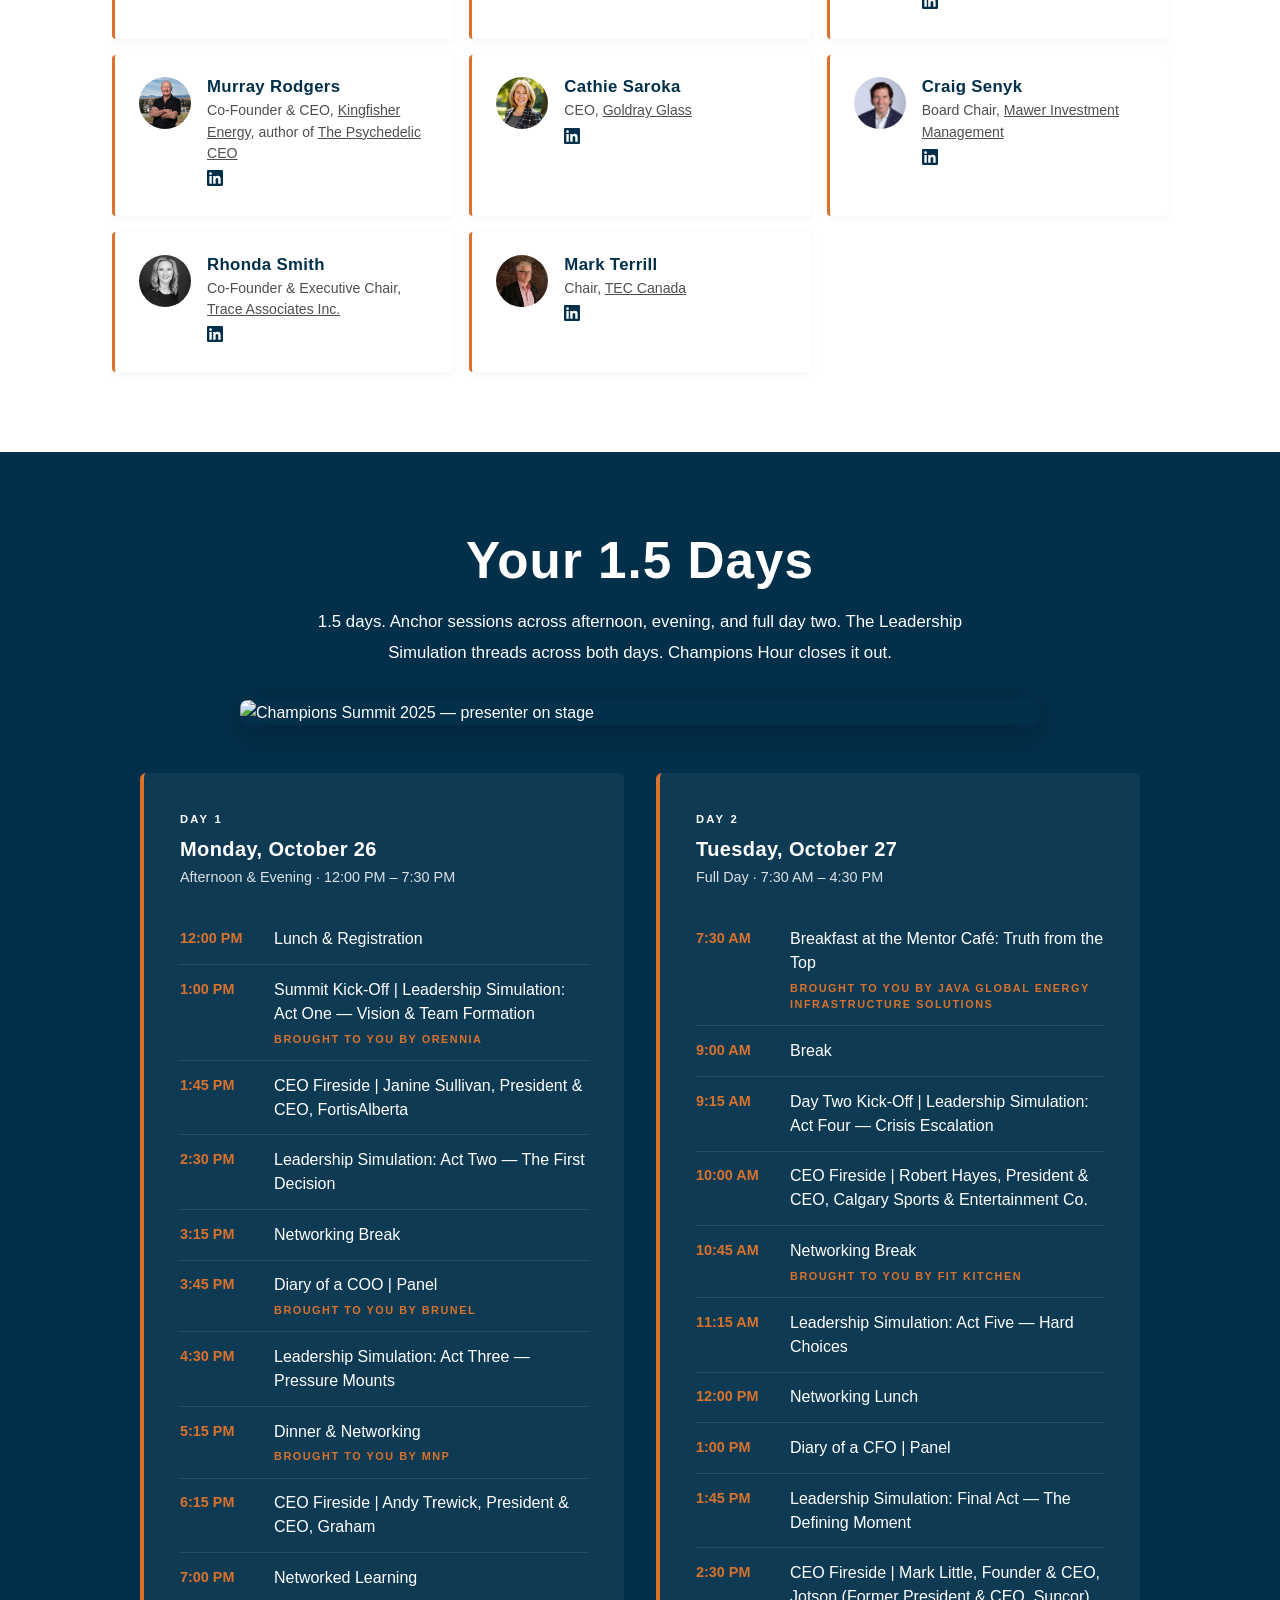
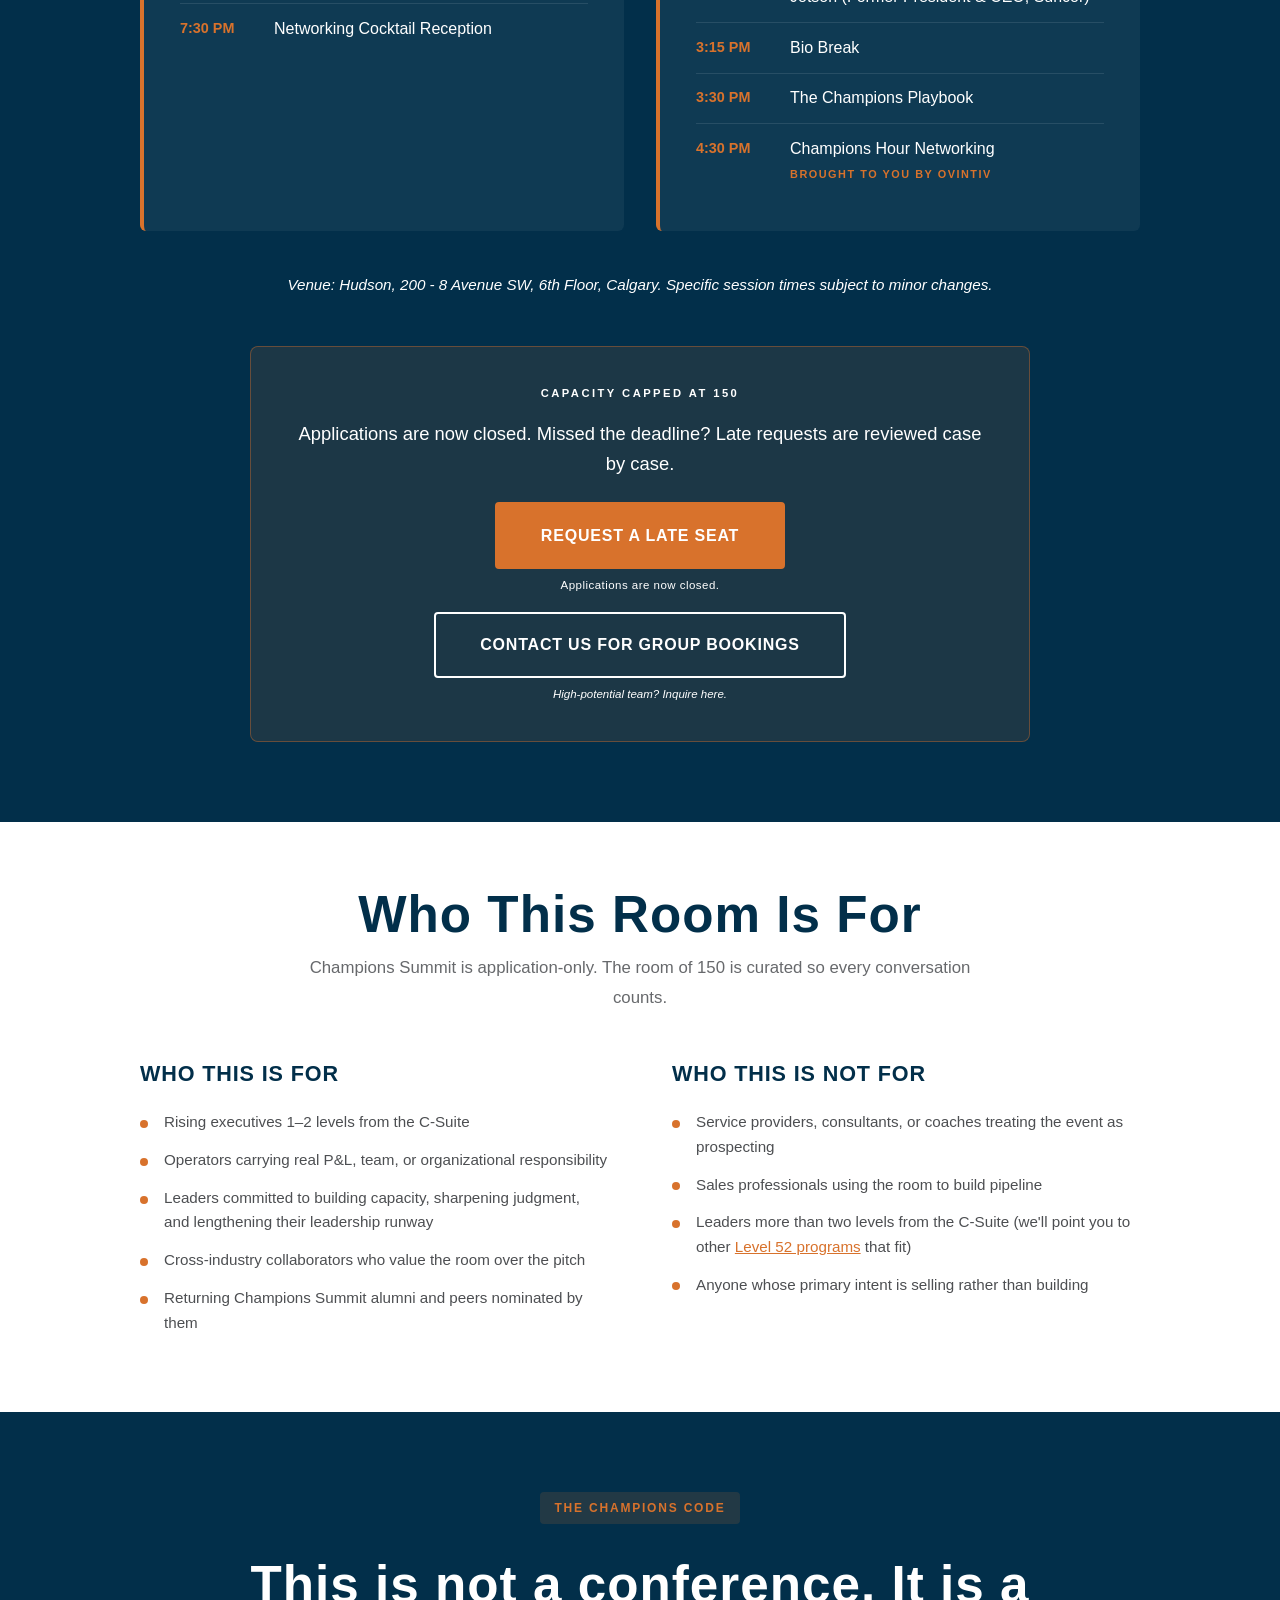
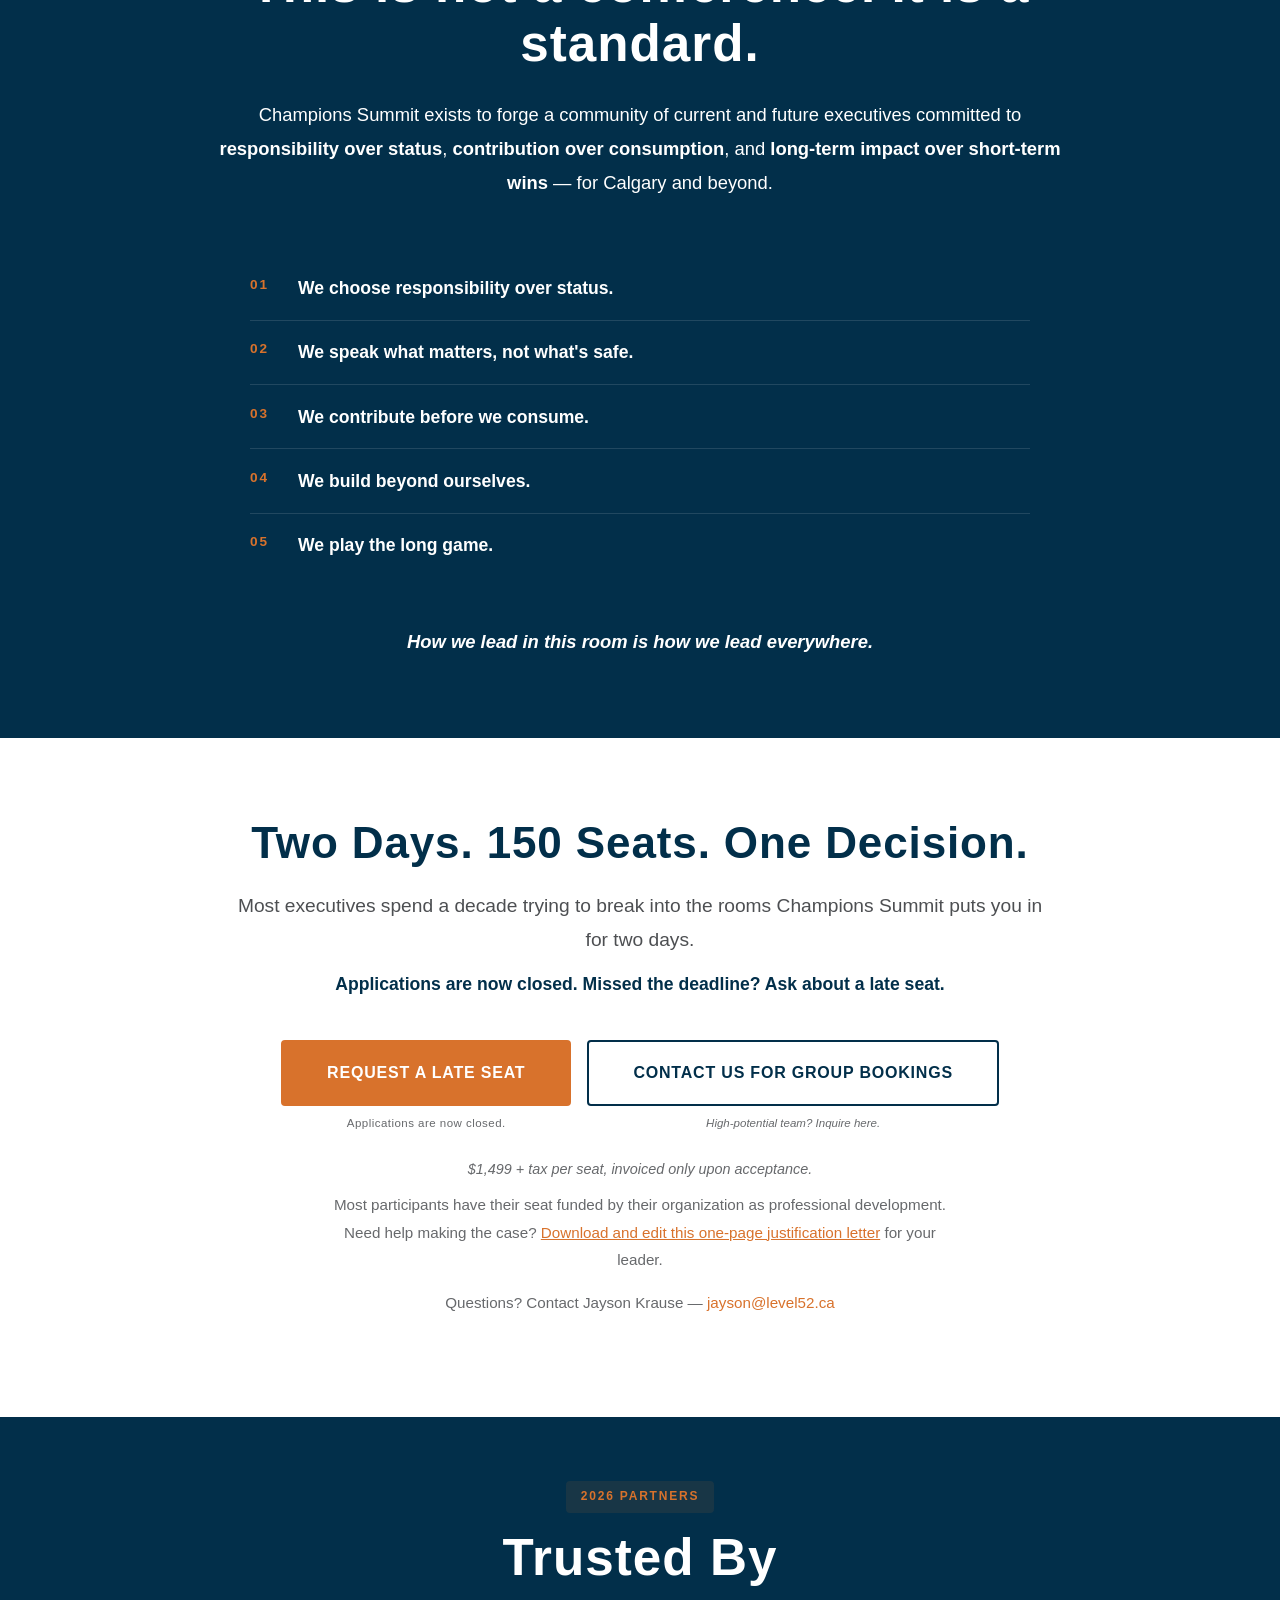
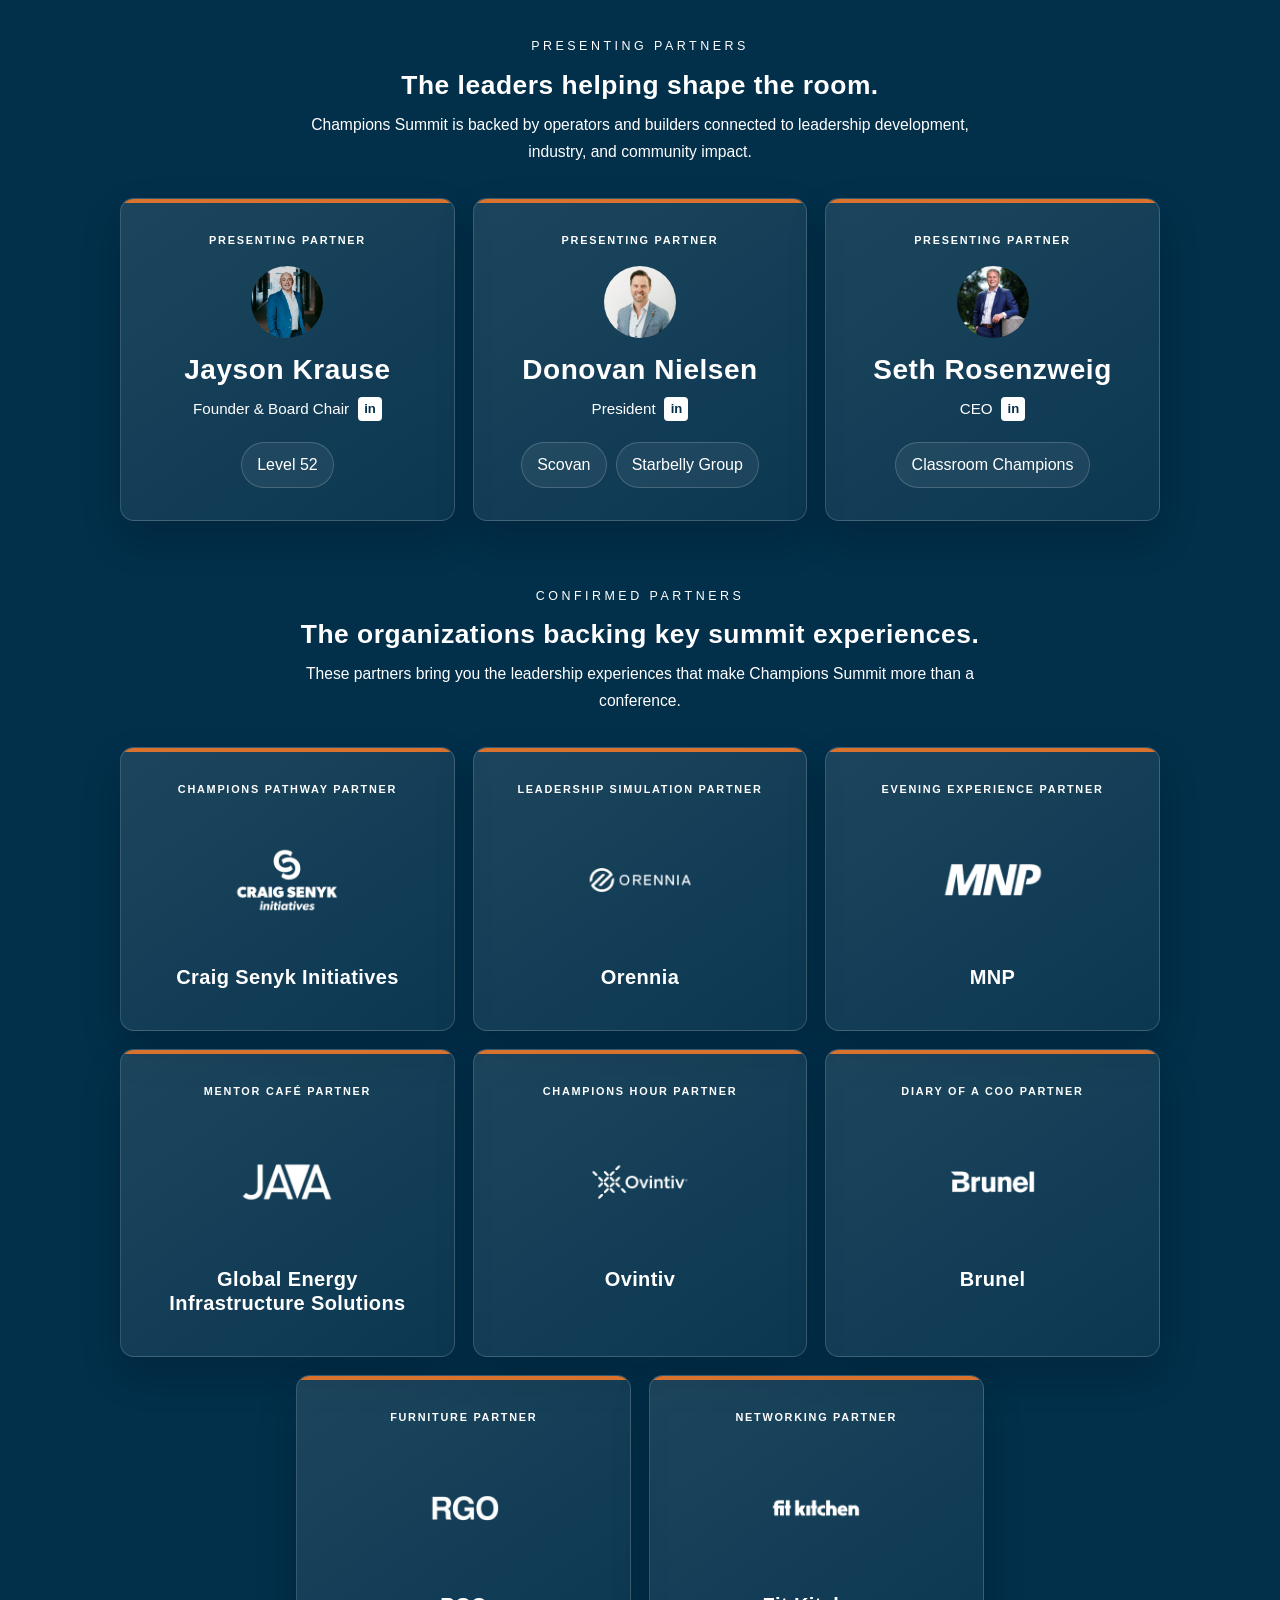
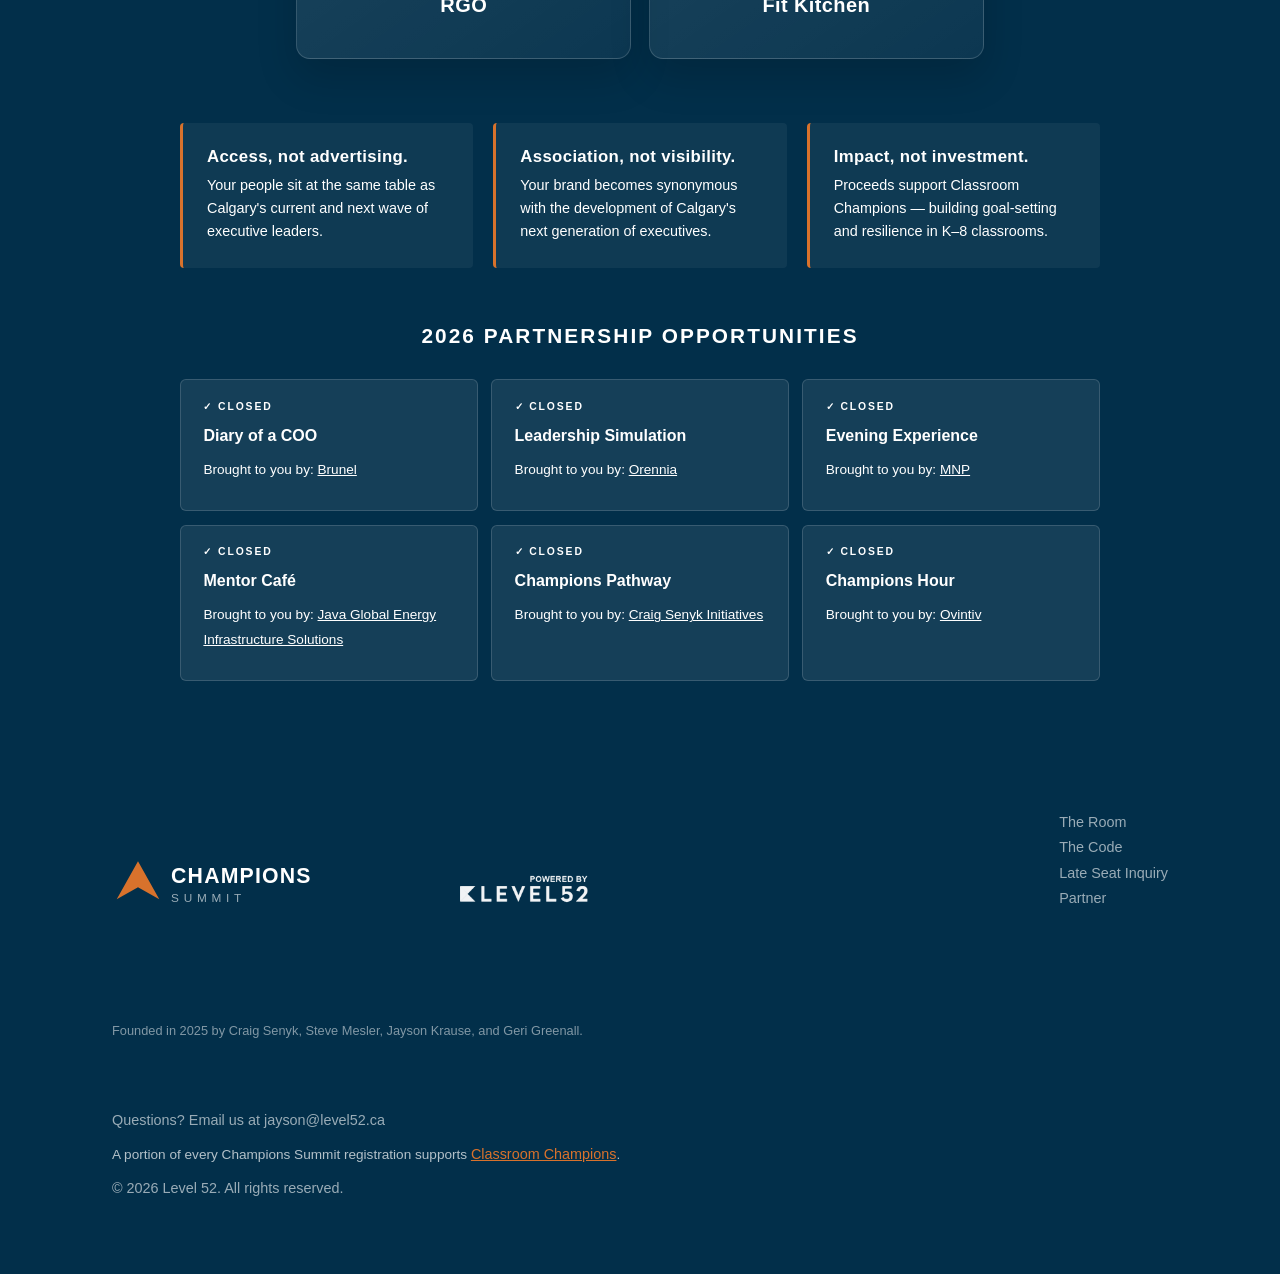
==== commit 3c01af06: "Add files via upload" ====
--- a/index.html
+++ b/index.html
@@ -920,17 +920,6 @@
                                 <a href="https://www.linkedin.com/in/jim-jarrell-b0210211/" target="_blank" rel="noopener" aria-label="LinkedIn profile" style="display:inline-block; margin-top:.4rem; color:#022F4A; line-height:0;" onmouseover="this.style.color='#D8722C'" onmouseout="this.style.color='#022F4A'"><svg width="16" height="16" viewBox="0 0 24 24" fill="currentColor" xmlns="http://www.w3.org/2000/svg" aria-hidden="true"><path d="M20.447 20.452h-3.554v-5.569c0-1.328-.027-3.037-1.852-3.037-1.853 0-2.136 1.445-2.136 2.939v5.667H9.351V9h3.414v1.561h.046c.477-.9 1.637-1.852 3.37-1.852 3.601 0 4.267 2.37 4.267 5.455v6.288zM5.337 7.433c-1.144 0-2.063-.926-2.063-2.065 0-1.138.92-2.063 2.063-2.063 1.14 0 2.064.925 2.064 2.063 0 1.139-.925 2.065-2.064 2.065zm1.782 13.019H3.555V9h3.564v11.452zM22.225 0H1.771C.792 0 0 .774 0 1.729v20.542C0 23.227.792 24 1.771 24h20.451C23.2 24 24 23.227 24 22.271V1.729C24 .774 23.2 0 22.225 0z"/></svg></a>
                             </div>
                         </div>
-                        <!-- Allan Klassen -->
-                        <div style="background:#FFF; padding:1.4rem 1.5rem; border-left:3px solid #D8722C; border-radius:4px; box-shadow:0 2px 8px rgba(2,47,74,0.05); display:flex; gap:1rem; align-items:flex-start;">
-                            <div style="flex-shrink:0; width:52px; height:52px; border-radius:50%; background:#E8EDF2; overflow:hidden; display:flex; align-items:center; justify-content:center;">
-                                <img src="photos/allan-klassen.jpg" alt="Allan Klassen" style="width:100%; height:100%; object-fit:cover;" onerror="this.style.display='none'; this.parentElement.innerHTML='<span style=\'font-family:Trebuchet MS,sans-serif; font-size:1rem; font-weight:700; color:#022F4A;\'>AK</span>';">
-                            </div>
-                            <div>
-                                <h4 style="font-size:1.05rem; color:#022F4A; margin-bottom:.25rem;">Allan Klassen</h4>
-                                <p style="color:#4D4F52; font-size:.88rem; margin:0; line-height:1.5;">Former CEO, Albi Homes</p>
-                                <a href="https://www.linkedin.com/in/allan-klassen-03b151a/" target="_blank" rel="noopener" aria-label="LinkedIn profile" style="display:inline-block; margin-top:.4rem; color:#022F4A; line-height:0;" onmouseover="this.style.color='#D8722C'" onmouseout="this.style.color='#022F4A'"><svg width="16" height="16" viewBox="0 0 24 24" fill="currentColor" xmlns="http://www.w3.org/2000/svg" aria-hidden="true"><path d="M20.447 20.452h-3.554v-5.569c0-1.328-.027-3.037-1.852-3.037-1.853 0-2.136 1.445-2.136 2.939v5.667H9.351V9h3.414v1.561h.046c.477-.9 1.637-1.852 3.37-1.852 3.601 0 4.267 2.37 4.267 5.455v6.288zM5.337 7.433c-1.144 0-2.063-.926-2.063-2.065 0-1.138.92-2.063 2.063-2.063 1.14 0 2.064.925 2.064 2.063 0 1.139-.925 2.065-2.064 2.065zm1.782 13.019H3.555V9h3.564v11.452zM22.225 0H1.771C.792 0 0 .774 0 1.729v20.542C0 23.227.792 24 1.771 24h20.451C23.2 24 24 23.227 24 22.271V1.729C24 .774 23.2 0 22.225 0z"/></svg></a>
-                            </div>
-                        </div>
                         <!-- Jennifer Lussier -->
                         <div style="background:#FFF; padding:1.4rem 1.5rem; border-left:3px solid #D8722C; border-radius:4px; box-shadow:0 2px 8px rgba(2,47,74,0.05); display:flex; gap:1rem; align-items:flex-start;">
                             <div style="flex-shrink:0; width:52px; height:52px; border-radius:50%; background:#E8EDF2; overflow:hidden; display:flex; align-items:center; justify-content:center;">
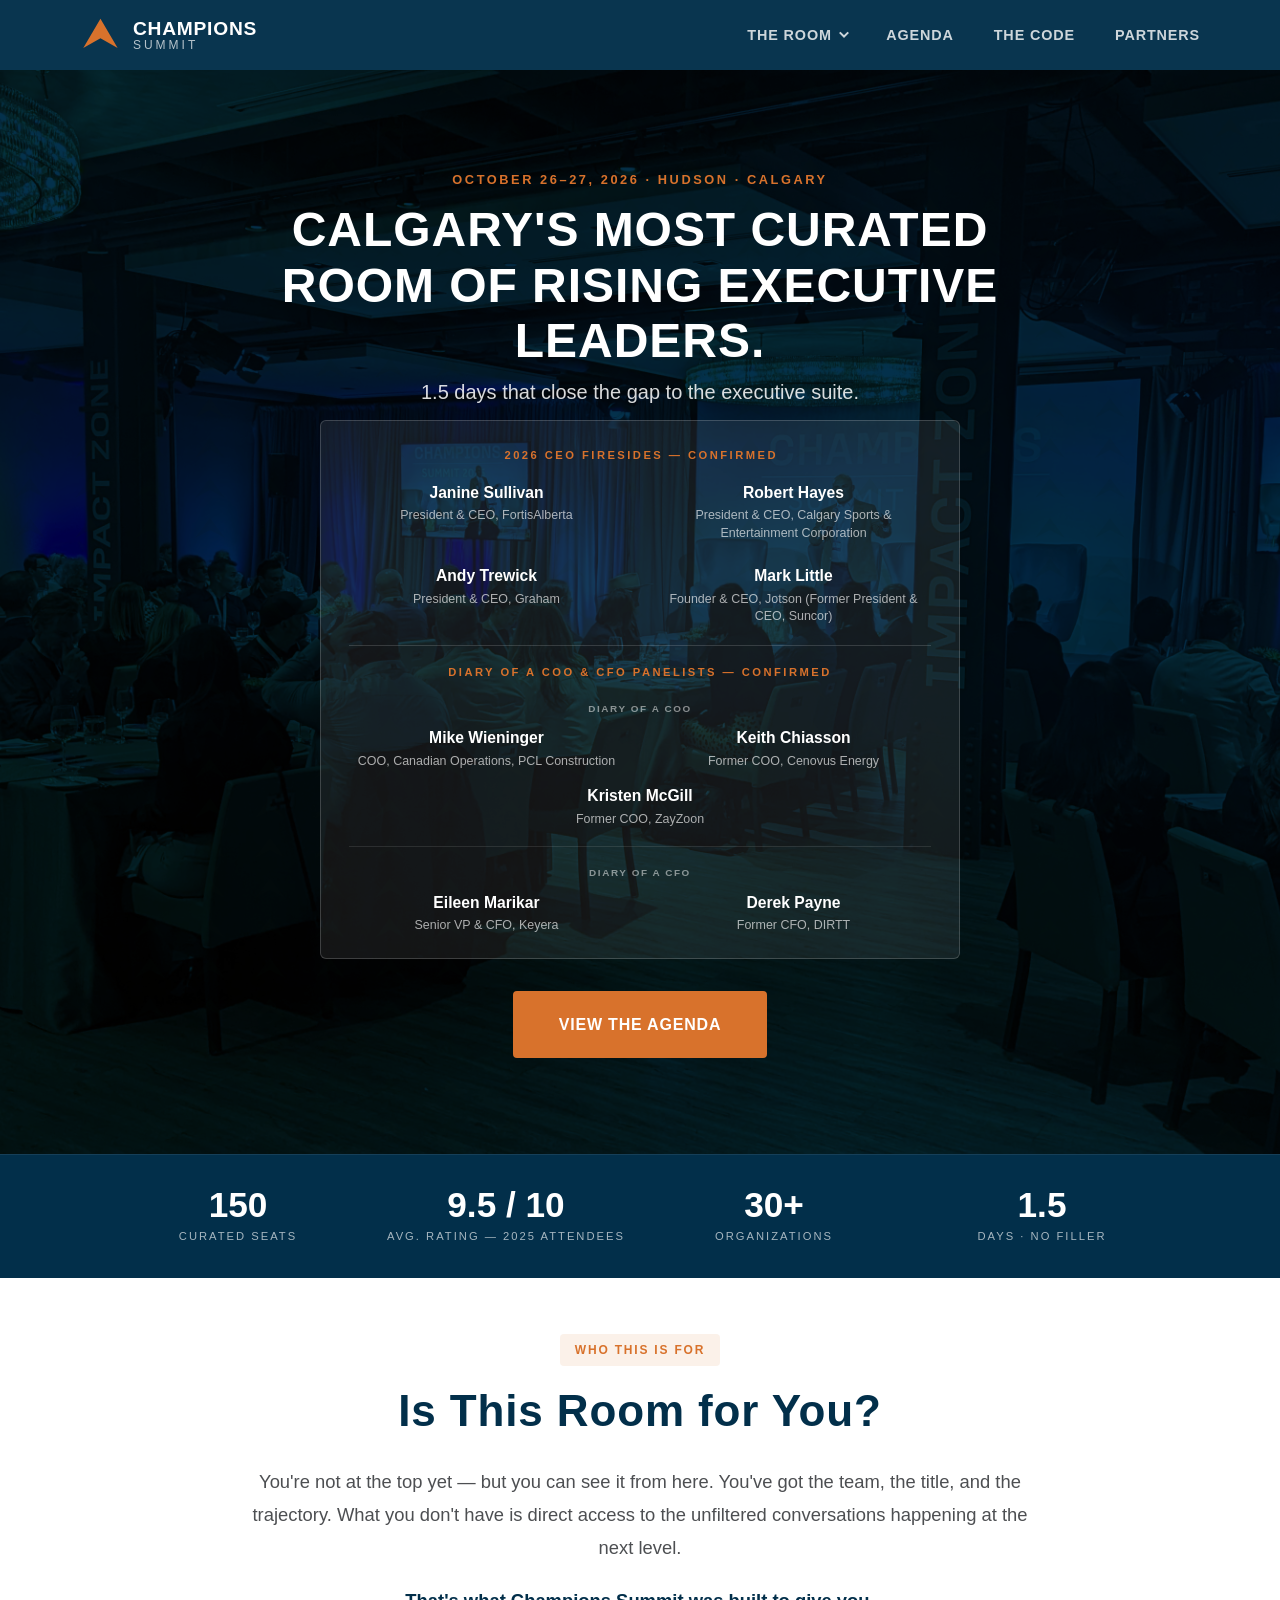
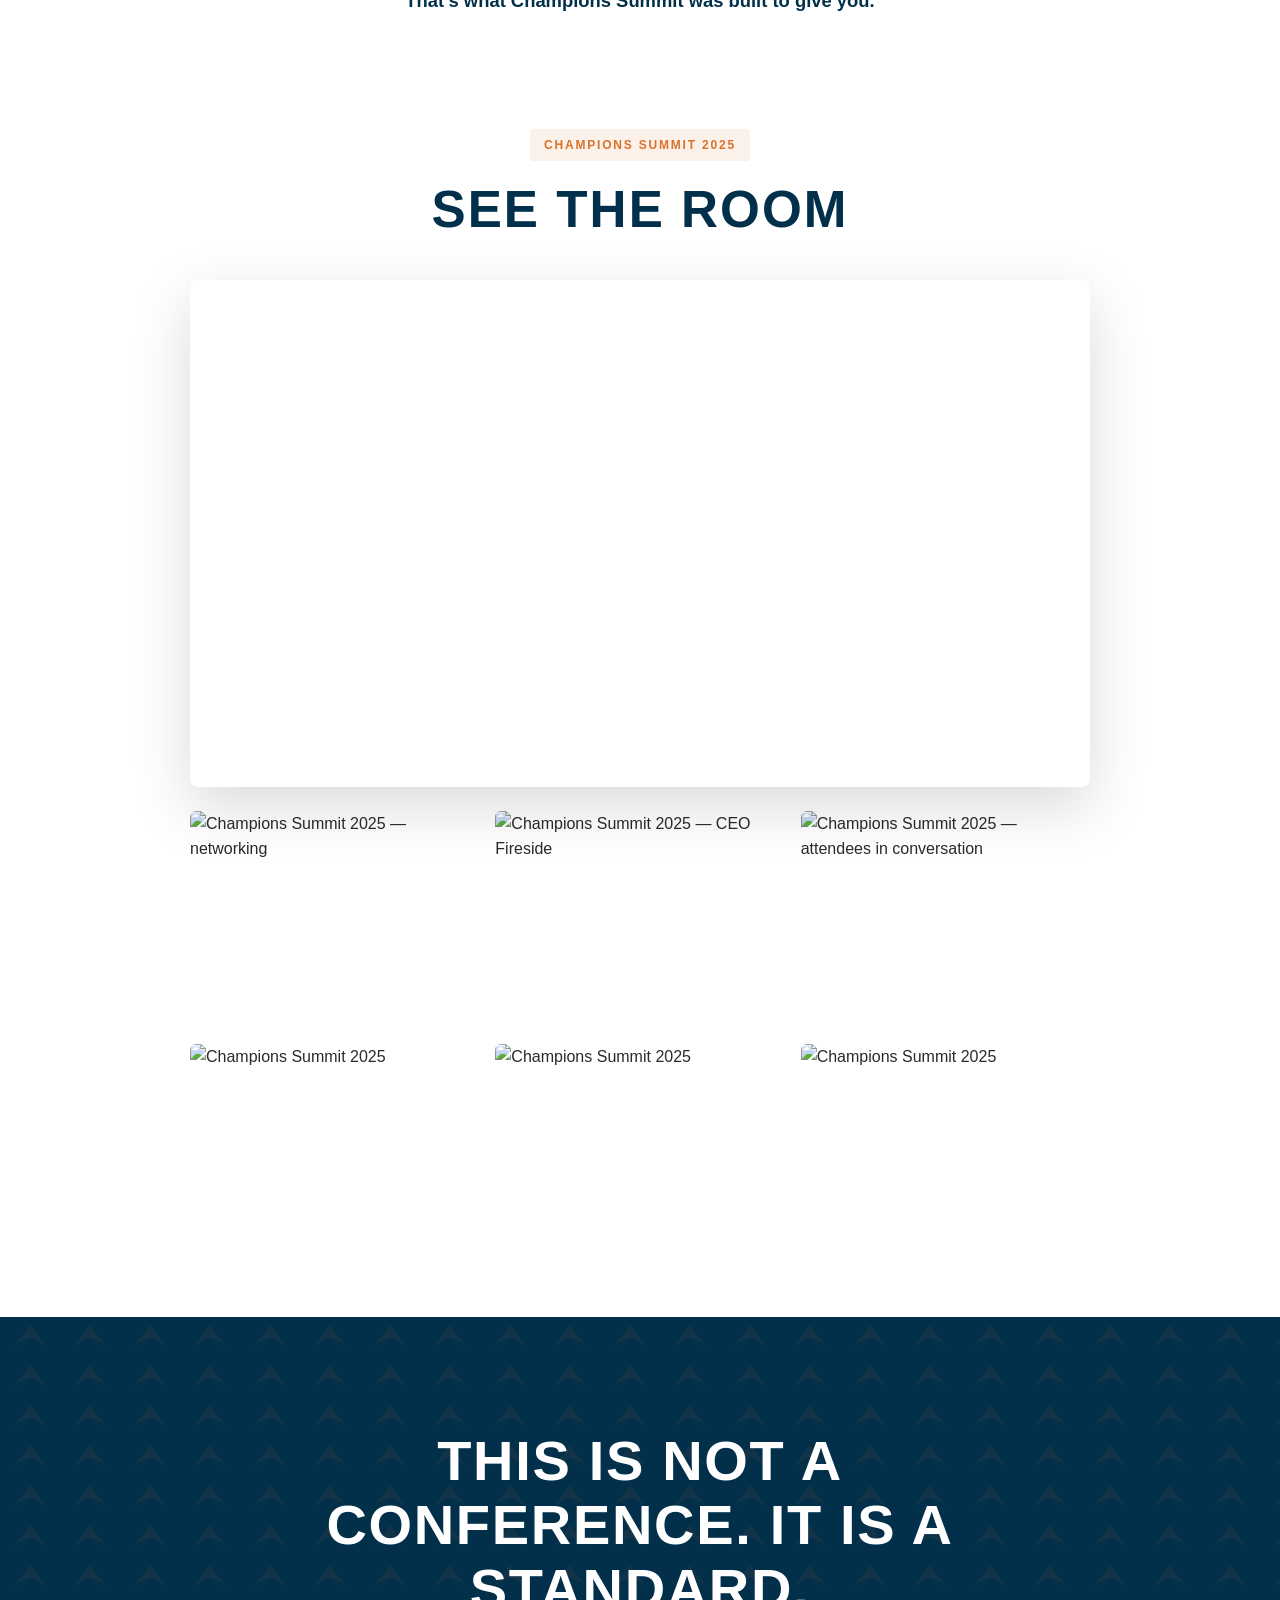
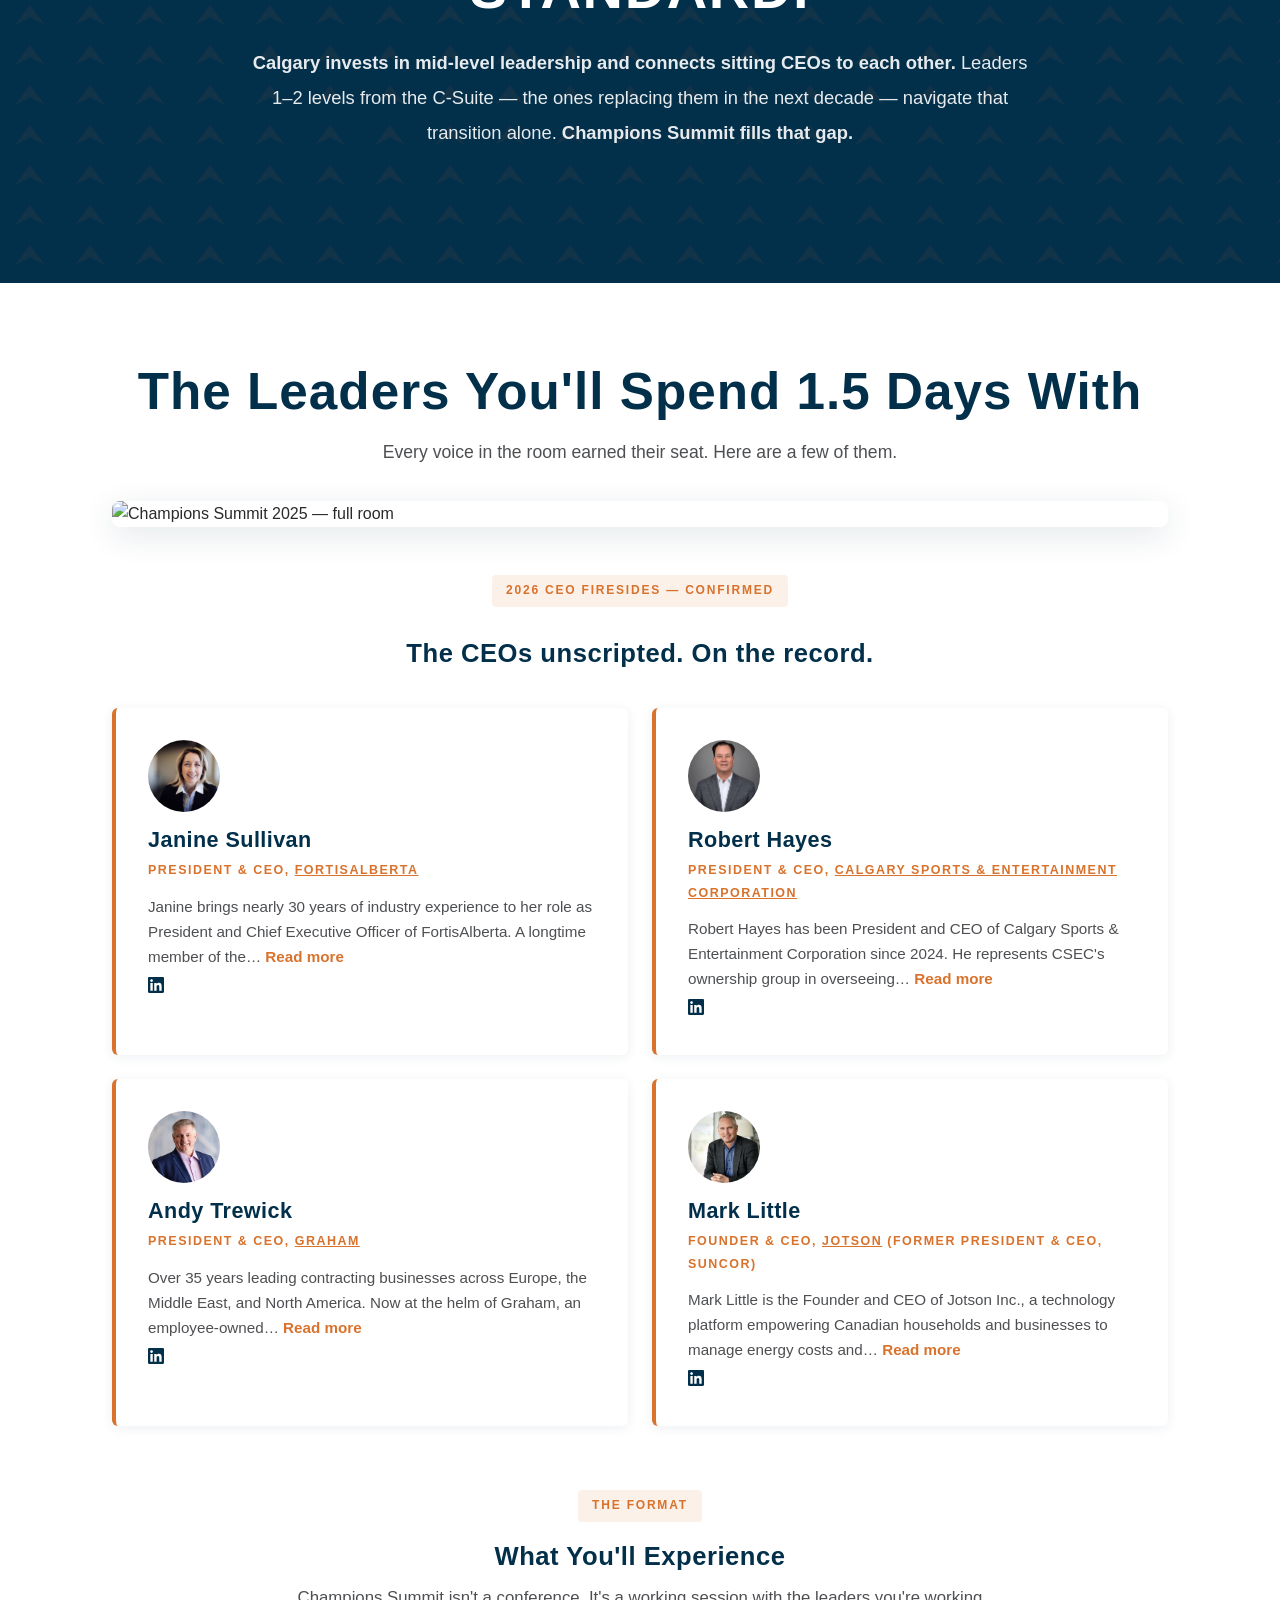
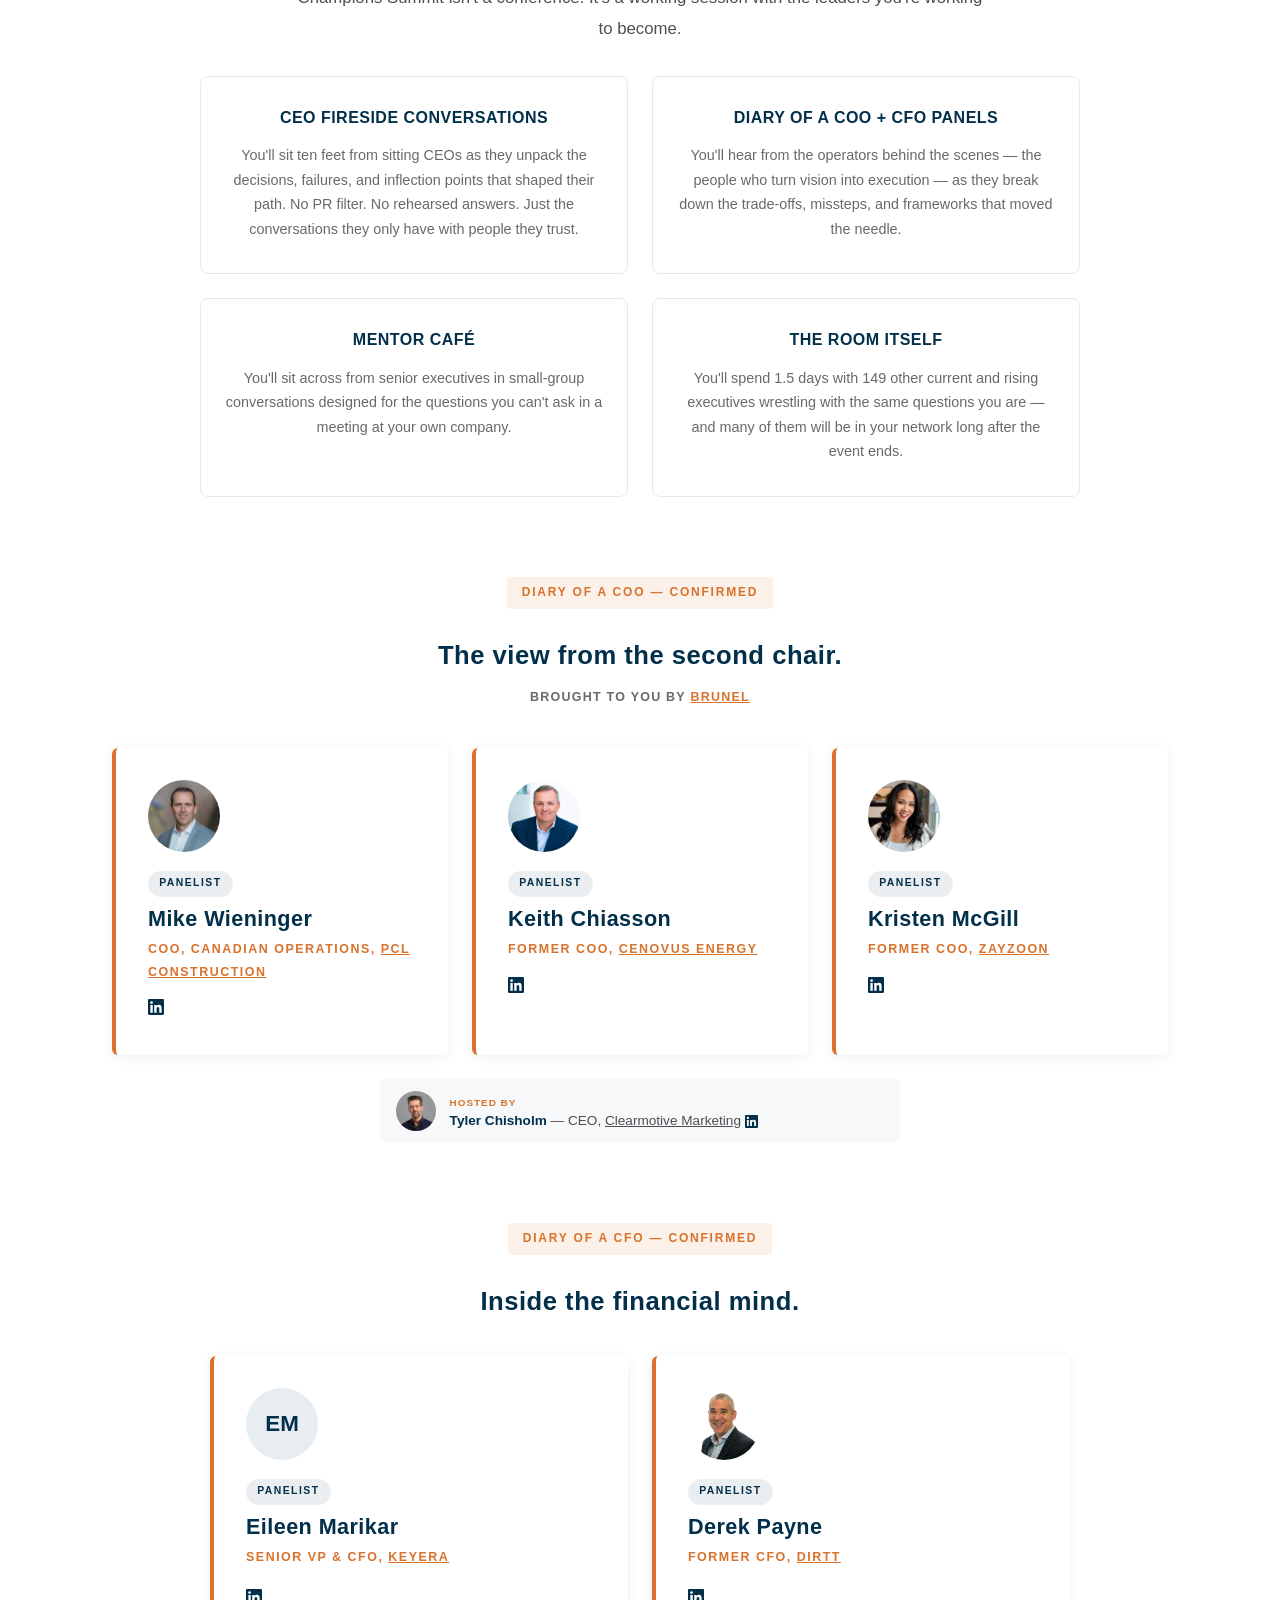
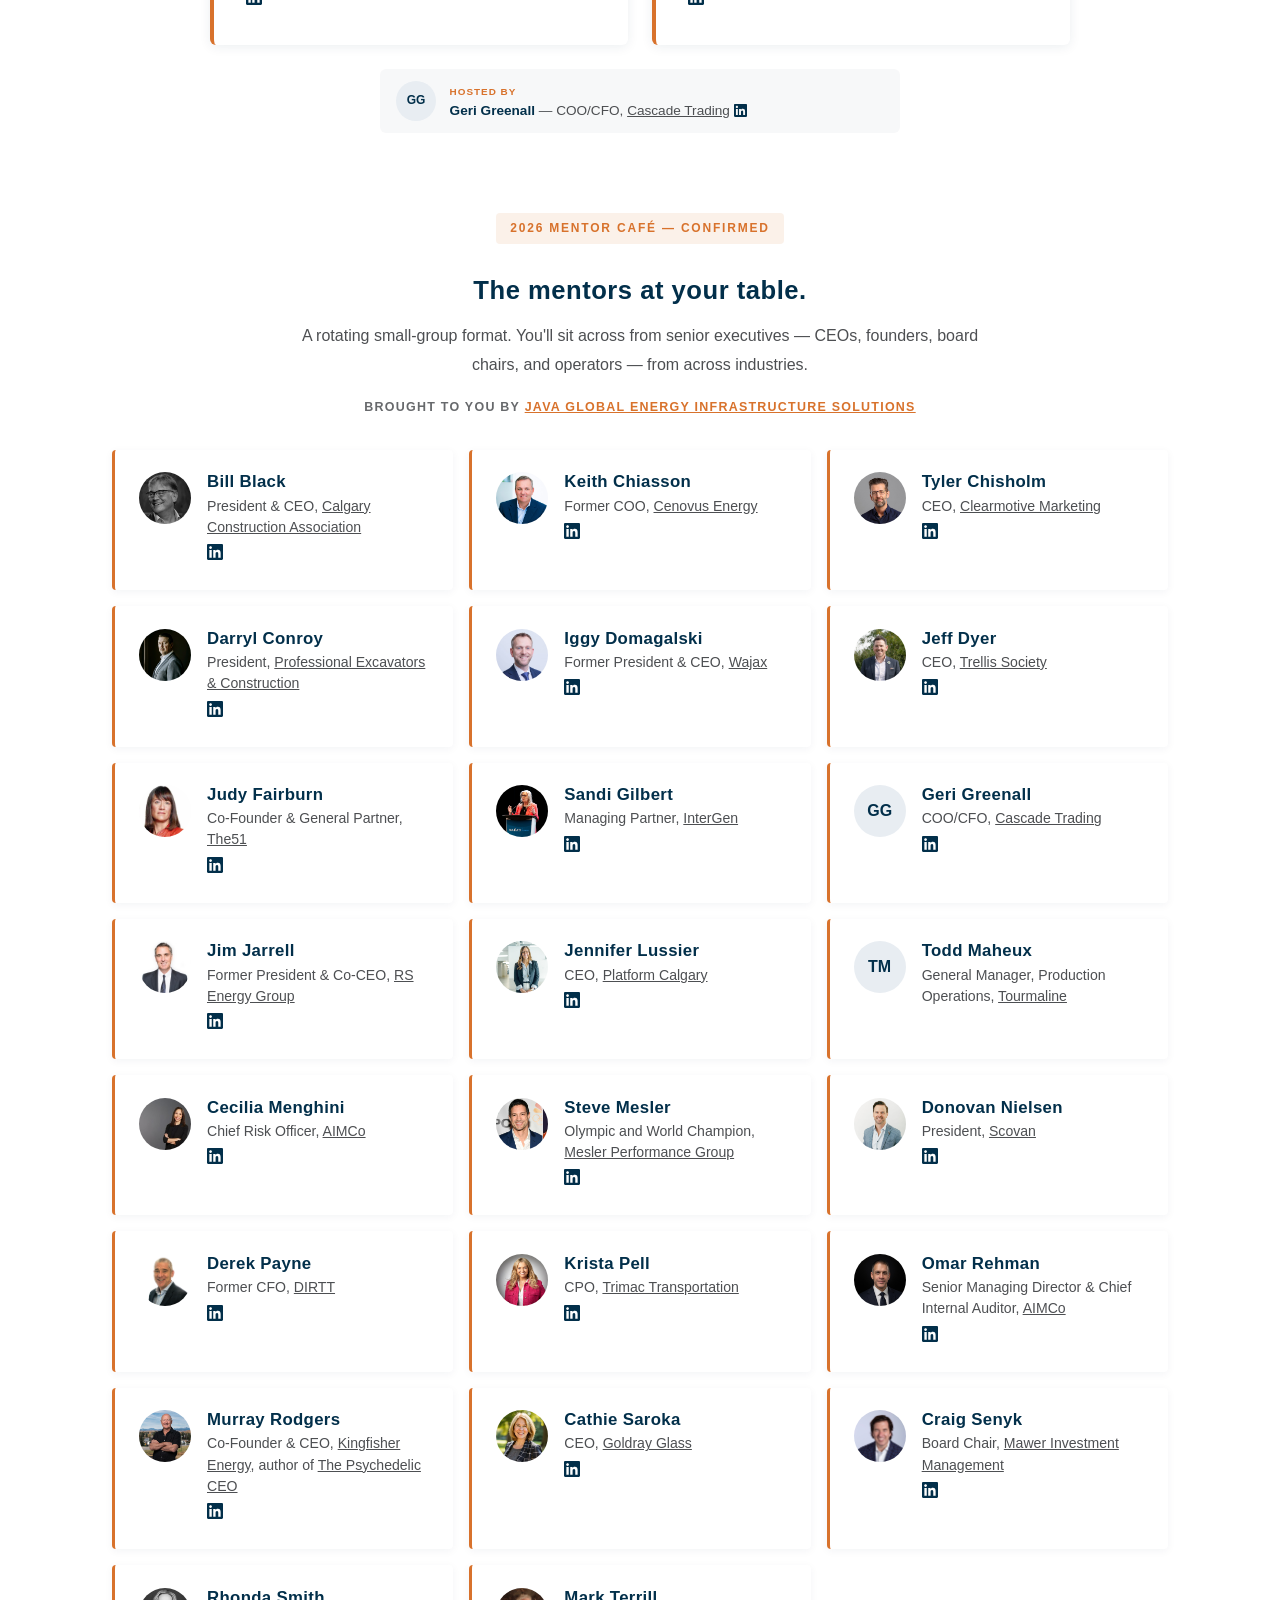
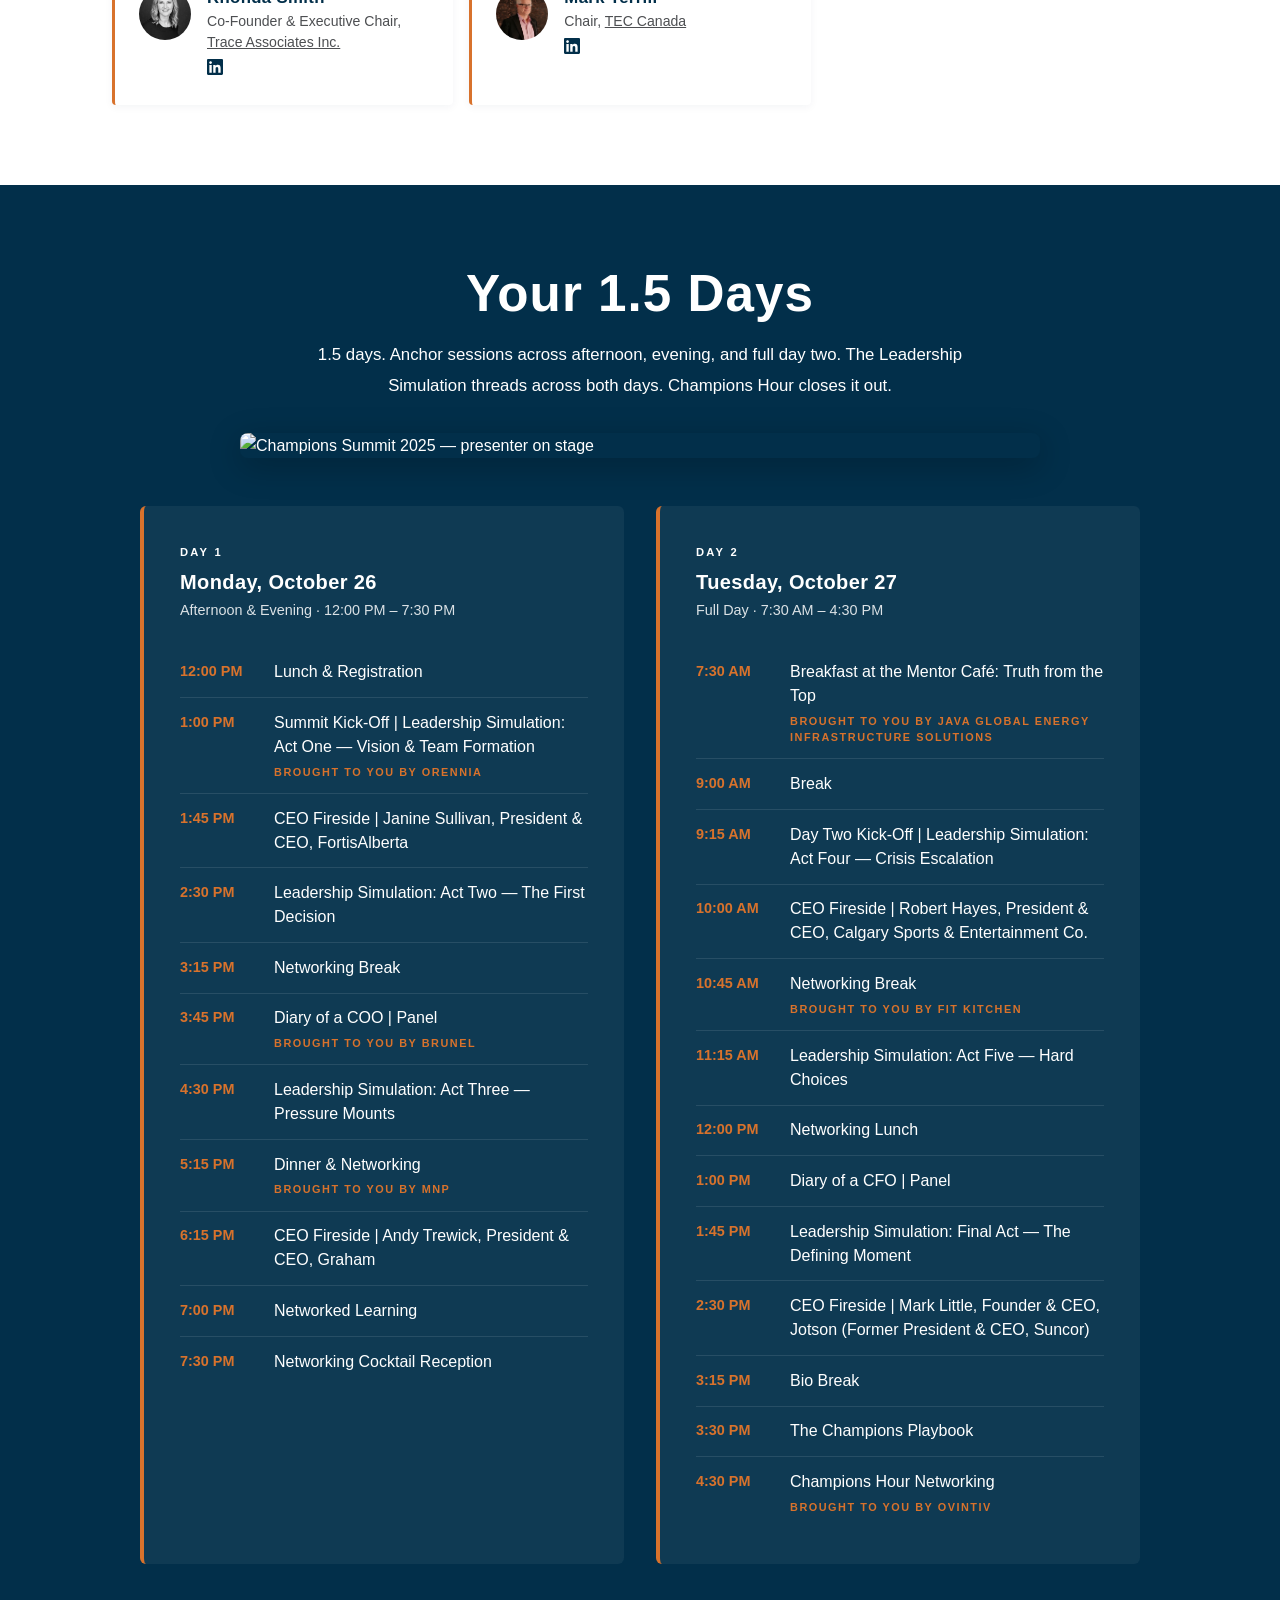
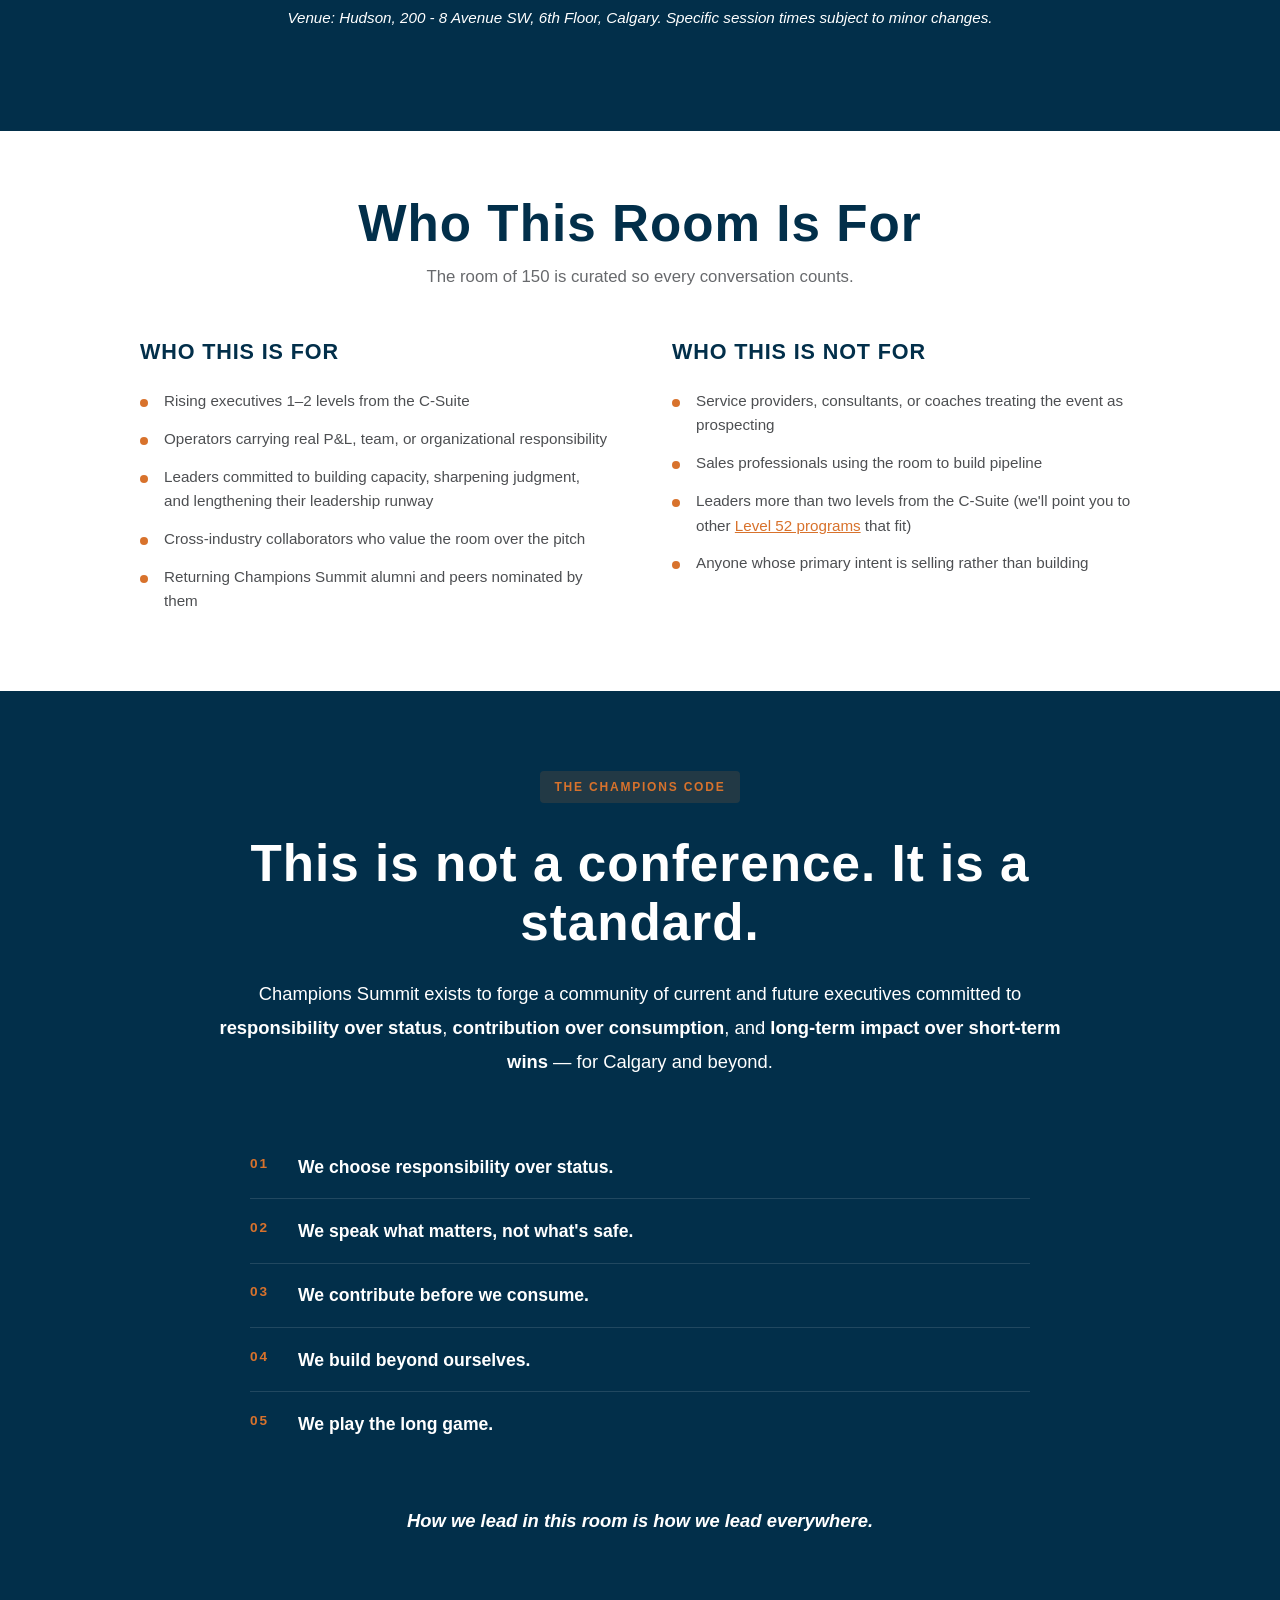
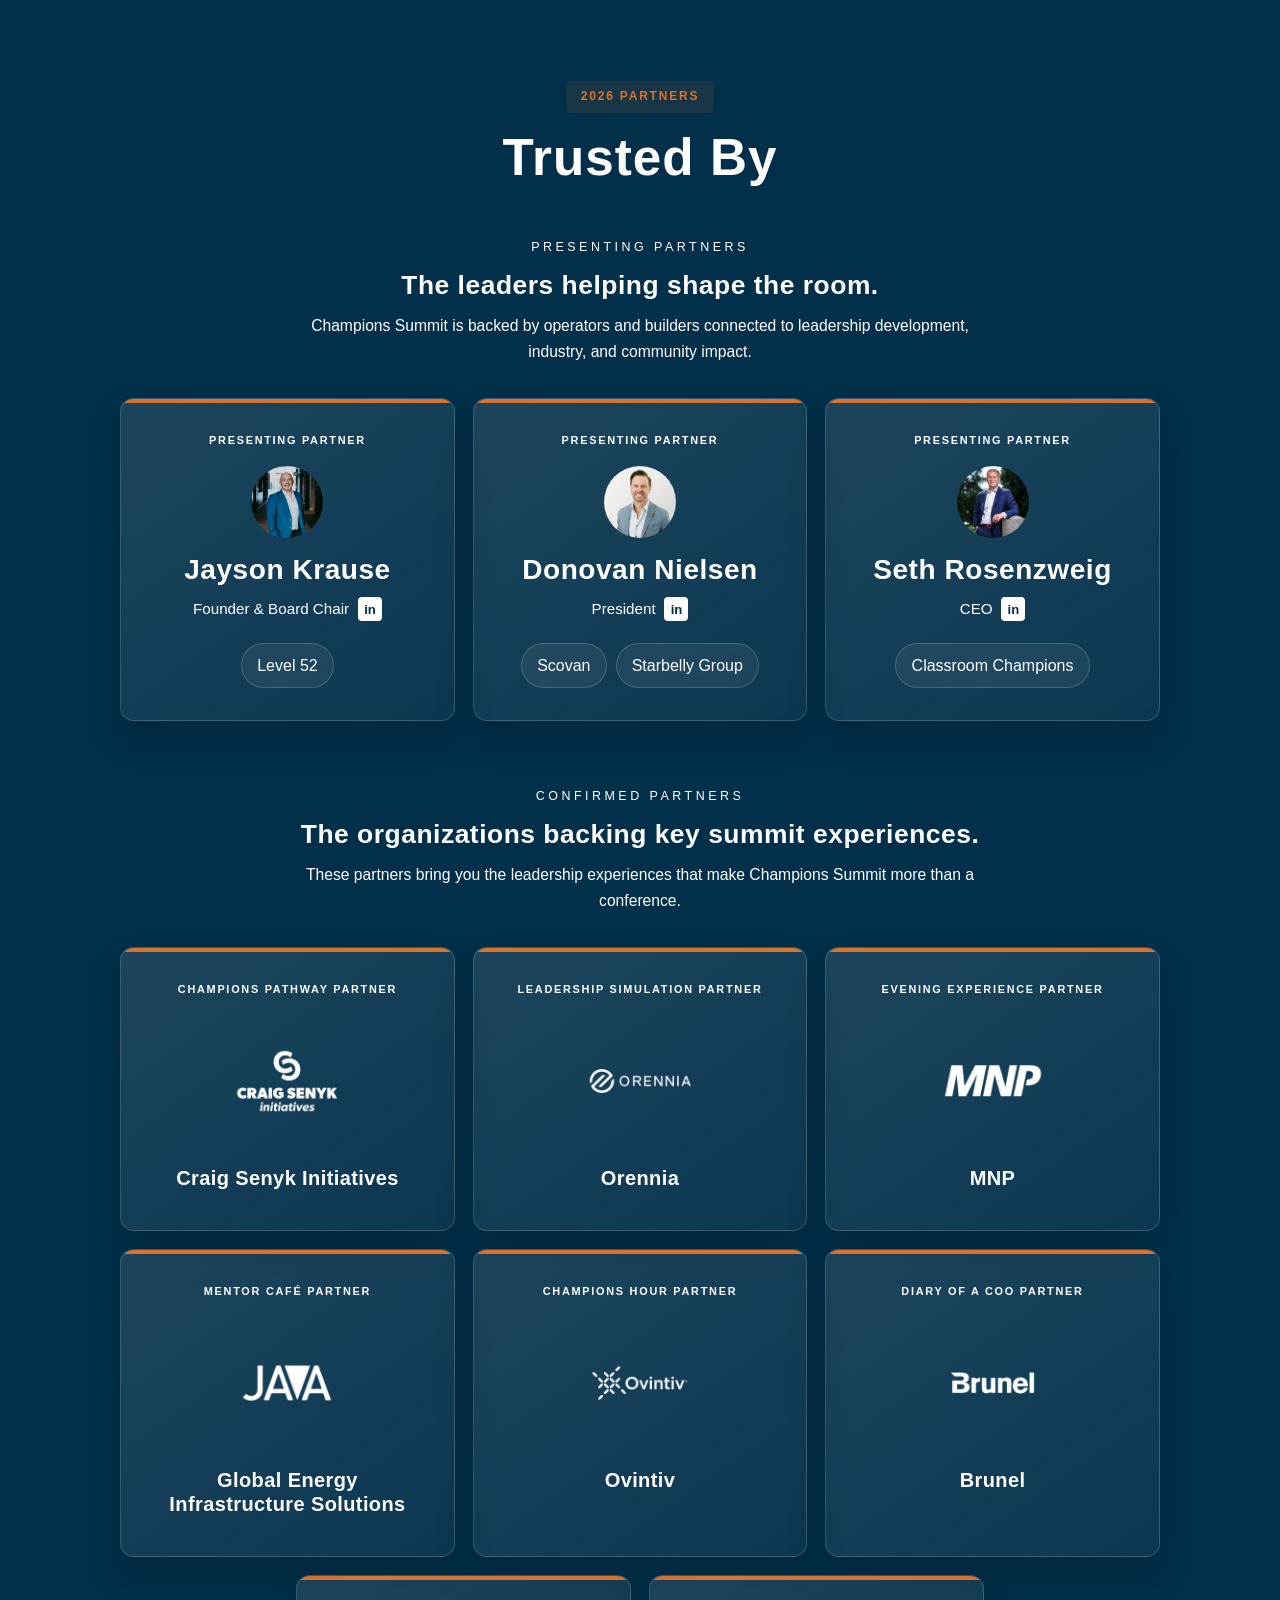
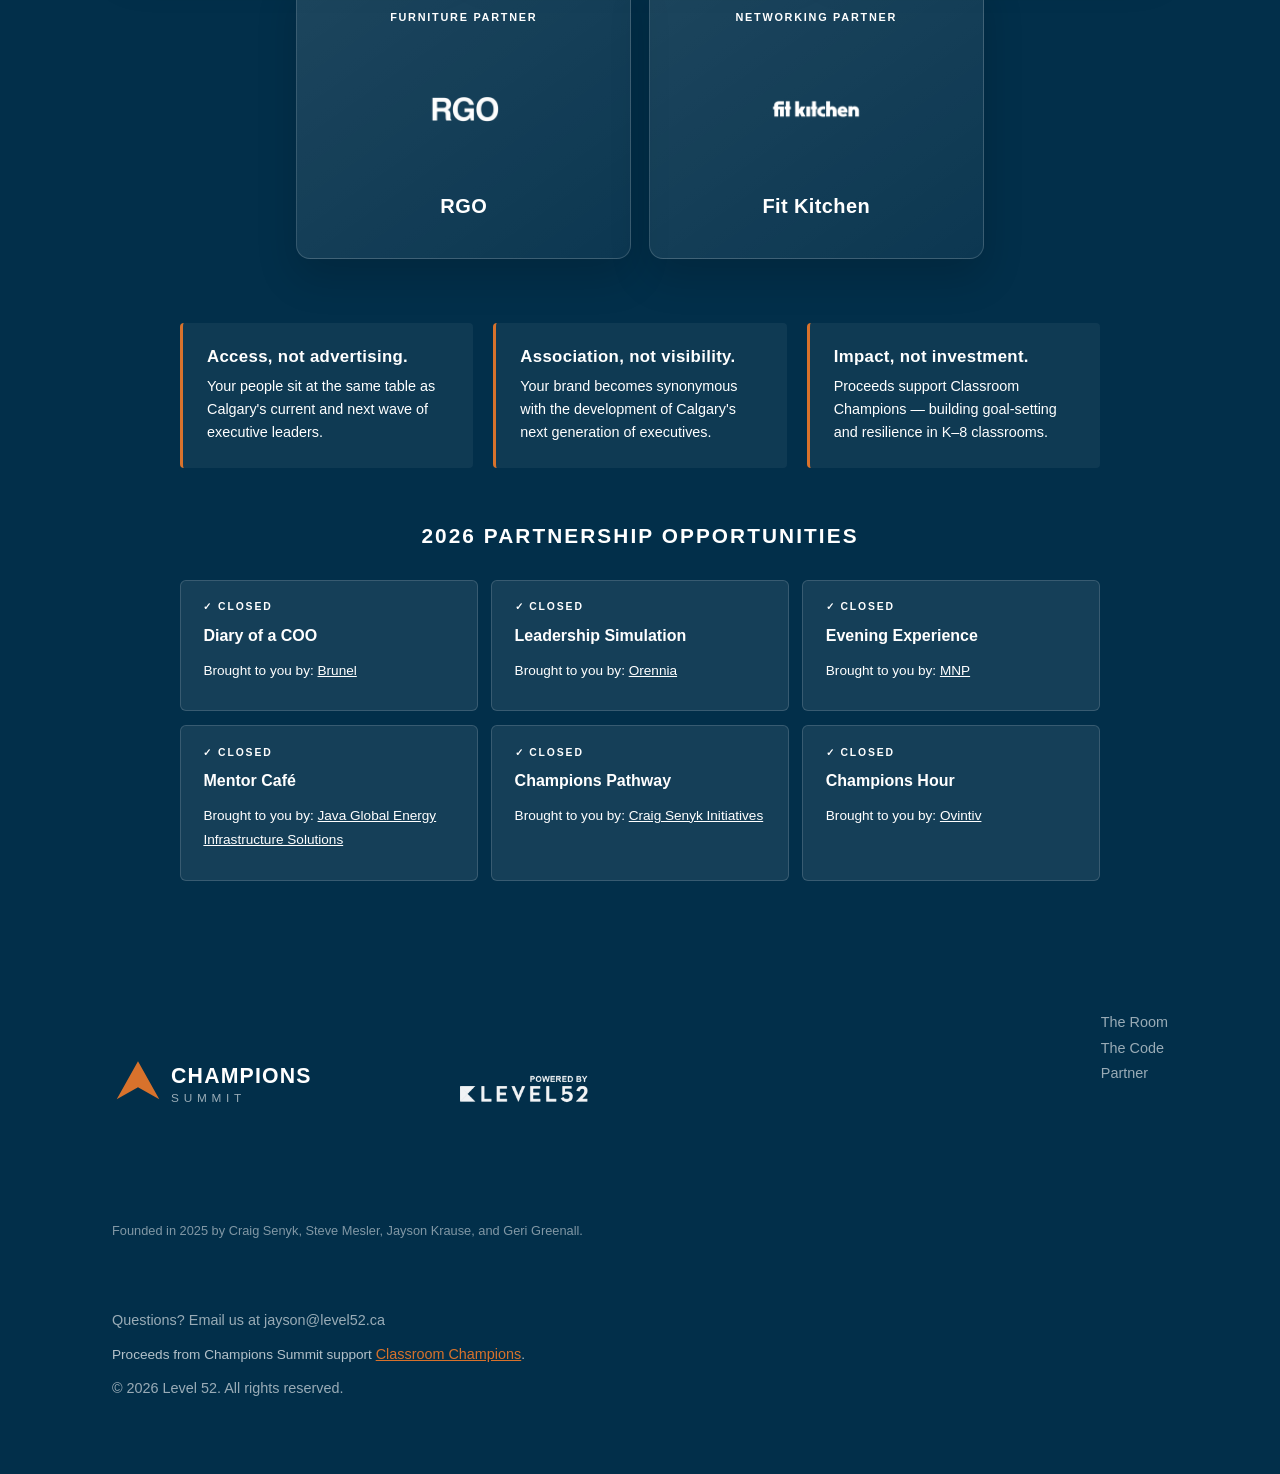
==== commit 6f3fa7e8: "Add files via upload" ====
--- a/index.html
+++ b/index.html
@@ -3,14 +3,14 @@
 <head>
     <meta charset="UTF-8">
     <meta name="viewport" content="width=device-width, initial-scale=1.0">
-    <meta name="description" content="Champions Summit 2026 — Calgary's most curated room of rising executives. Application-only. October 26–27, 2026.">
-    <title>Champions Summit 2026 | Application-Only Executive Summit | Calgary</title>
+    <meta name="description" content="Champions Summit 2026 — Calgary's most curated room of rising executives. October 26–27, 2026, at the Hudson in Calgary.">
+    <title>Champions Summit 2026 | Executive Leadership Summit | Calgary</title>
     <link rel="canonical" href="https://www.championssummit.ca/">
     <meta property="og:type" content="website">
     <meta property="og:site_name" content="Champions Summit">
     <meta property="og:url" content="https://www.championssummit.ca/">
     <meta property="og:title" content="Champions Summit 2026 | Calgary's Most Curated Room of Rising Executives">
-    <meta property="og:description" content="Application only. 150 seats. October 26–27, 2026, at the Hudson in Calgary.">
+    <meta property="og:description" content="150 rising executives. October 26–27, 2026, at the Hudson in Calgary.">
     <meta property="og:image" content="https://www.championssummit.ca/photos/share_image.jpg">
     <meta property="og:image:width" content="1200">
     <meta property="og:image:height" content="627">
@@ -279,7 +279,7 @@
     </div>
     <script>
     (function () {
-        var START = Date.parse('2026-10-26T12:00:00-06:00'); // Day 1 registration, Mountain Time
+        var START = Date.parse('2026-10-26T12:00:00-06:00'); // Day 1 start, Mountain Time
         var END = Date.parse('2026-10-27T19:00:00-06:00');   // Bar hides after Day 2
         var bar = document.getElementById('cs-event-bar');
         var timer = document.getElementById('cs-timer');
@@ -339,7 +339,6 @@
                 <li><a href="#agenda">Agenda</a></li>
                 <li><a href="#code">The Code</a></li>
                 <li><a href="#partners">Partners</a></li>
-                <li><a href="mailto:jayson@level52.ca?subject=Late%20Seat%20Inquiry%20-%20Champions%20Summit%202026" class="btn-primary nav-cta">Inquire</a></li>
             </ul>
         </div>
     </nav>
@@ -353,7 +352,7 @@
             <div style="position:absolute;inset:0;background-image:url('hero-bg.jpg');background-size:cover;background-position:center 40%;z-index:0;"></div>
             <div class="hero-overlay" style="background:rgba(2,47,74,0.99);"></div>
             <div class="hero-content">
-                <span class="hero-accent">OCTOBER 26–27, 2026 · CALGARY · APPLICATION ONLY</span>
+                <span class="hero-accent">OCTOBER 26–27, 2026 · HUDSON · CALGARY</span>
                 <h1>Calgary's Most Curated Room of Rising Executive Leaders.</h1>
                 <p style="font-size:1.25rem; line-height:1.6; margin-bottom:.75rem;">1.5 days that close the gap to the executive suite.</p>
 
@@ -413,14 +412,7 @@
                 </div>
 
                 <div class="hero-cta">
-                    <div style="display:flex; flex-direction:column; align-items:center; gap:.4rem;">
-                        <a href="mailto:jayson@level52.ca?subject=Late%20Seat%20Inquiry%20-%20Champions%20Summit%202026" class="btn btn-primary btn-large">Request a Late Seat</a>
-                        <p style="font-size:.72rem; color:rgba(255,255,255,0.6); margin:0; font-family:'Trebuchet MS',sans-serif; letter-spacing:.04em; text-align:center;">Applications are now closed.</p>
-                    </div>
-                    <div style="display:flex; flex-direction:column; align-items:center; gap:.4rem;">
-                        <a href="mailto:jayson@level52.ca?subject=Group%20Booking%20Inquiry%20%E2%80%94%20Champions%20Summit%202026" class="btn btn-primary btn-large" style="background:transparent; border:2px solid rgba(255,255,255,0.5);">Contact us for group bookings</a>
-                        <p style="font-size:.72rem; color:rgba(255,255,255,0.55); margin:0; font-style:italic; text-align:center;">High-potential team? Inquire here.</p>
-                    </div>
+                    <a href="#agenda" class="btn btn-primary btn-large">View the Agenda</a>
                 </div>
             </div>
         </section>
@@ -460,17 +452,7 @@
                     <span class="accent-label" style="background:rgba(216,114,44,0.1); color:#D8722C; margin-bottom:1.25rem; display:inline-block;">WHO THIS IS FOR</span>
                     <h2 style="color:#022F4A; font-size:clamp(1.8rem,3.5vw,2.75rem); margin-bottom:1.75rem;">Is This Room for You?</h2>
                     <p style="font-size:1.15rem; color:#4D4F52; line-height:1.8; margin-bottom:1.25rem;">You're not at the top yet — but you can see it from here. You've got the team, the title, and the trajectory. What you don't have is direct access to the unfiltered conversations happening at the next level.</p>
-                    <p style="font-size:1.15rem; color:#022F4A; font-weight:700; line-height:1.8; margin:0 0 2rem;">That's what Champions Summit was built to give you.</p>
-                    <div style="display:flex; flex-wrap:wrap; gap:1rem; justify-content:center;">
-                        <div style="display:flex; flex-direction:column; align-items:center; gap:.4rem;">
-                            <a href="mailto:jayson@level52.ca?subject=Late%20Seat%20Inquiry%20-%20Champions%20Summit%202026" class="btn-primary btn-large">Request a Late Seat</a>
-                            <p style="font-size:.72rem; color:#67696C; margin:0; font-family:'Trebuchet MS',sans-serif; letter-spacing:.04em;">Applications are now closed.</p>
-                        </div>
-                        <div style="display:flex; flex-direction:column; align-items:center; gap:.4rem;">
-                            <a href="mailto:jayson@level52.ca?subject=Group%20Booking%20Inquiry%20%E2%80%94%20Champions%20Summit%202026" class="btn-secondary btn-large" style="border:2px solid #022F4A; color:#022F4A;">Contact us for group bookings</a>
-                            <p style="font-size:.72rem; color:#67696C; margin:0; font-style:italic;">High-potential team? Inquire here.</p>
-                        </div>
-                    </div>
+                    <p style="font-size:1.15rem; color:#022F4A; font-weight:700; line-height:1.8; margin:0;">That's what Champions Summit was built to give you.</p>
                 </div>
             </div>
         </section>
@@ -699,11 +681,6 @@
                         <h3>The Room Itself</h3>
                         <p>You'll spend 1.5 days with 149 other current and rising executives wrestling with the same questions you are — and many of them will be in your network long after the event ends.</p>
                     </div>
-                </div>
-
-                <!-- INTERSTITIAL CTA -->
-                <div style="text-align:center; margin-top:3rem;">
-                    <a href="mailto:jayson@level52.ca?subject=Late%20Seat%20Inquiry%20-%20Champions%20Summit%202026" class="btn-primary btn-large">Request a Late Seat</a>
                 </div>
 
                 <!-- DIARY OF A COO — CONFIRMED -->
@@ -1129,21 +1106,6 @@
                 <p style="text-align:center; margin-top:2.5rem; color:#FFF; font-style:italic; font-size:.95rem;">
                     Venue: Hudson, 200 - 8 Avenue SW, 6th Floor, Calgary. Specific session times subject to minor changes.
                 </p>
-
-                <div style="max-width:780px; margin:3rem auto 0; padding:2.25rem; background:rgba(216,114,44,0.12); border:1px solid rgba(216,114,44,0.4); border-radius:8px; text-align:center;">
-                    <p style="color:#D8722C; font-family:'Trebuchet MS',sans-serif; font-size:.7rem; font-weight:700; text-transform:uppercase; letter-spacing:.22em; margin-bottom:1rem;">Capacity Capped at 150</p>
-                    <p style="color:#FFF; font-size:1.15rem; line-height:1.6; margin-bottom:1.5rem;">Applications are now closed. Missed the deadline? Late requests are reviewed case by case.</p>
-                    <div style="display:flex; flex-wrap:wrap; gap:1rem; justify-content:center; align-items:flex-start;">
-                        <div style="display:flex; flex-direction:column; align-items:center; gap:.4rem;">
-                            <a href="mailto:jayson@level52.ca?subject=Late%20Seat%20Inquiry%20-%20Champions%20Summit%202026" class="btn-primary btn-large">Request a Late Seat</a>
-                            <p style="font-size:.72rem; color:rgba(255,255,255,0.6); margin:0; font-family:'Trebuchet MS',sans-serif; letter-spacing:.04em;">Applications are now closed.</p>
-                        </div>
-                        <div style="display:flex; flex-direction:column; align-items:center; gap:.4rem;">
-                            <a href="mailto:jayson@level52.ca?subject=Group%20Booking%20Inquiry%20%E2%80%94%20Champions%20Summit%202026" class="btn-secondary btn-large" style="border:2px solid #FFF; color:#FFF;">Contact us for group bookings</a>
-                            <p style="font-size:.72rem; color:rgba(255,255,255,0.55); margin:0; font-style:italic;">High-potential team? Inquire here.</p>
-                        </div>
-                    </div>
-                </div>
             </div>
         </section>
 
@@ -1153,7 +1115,7 @@
         <section class="info-section" id="who-its-for">
             <div class="container fade-in">
                 <h2 style="text-align:center; margin-bottom:.5rem;">Who This Room Is For</h2>
-                <p style="text-align:center; color:#67696C; font-size:1.05rem; max-width:700px; margin:0 auto 3rem;">Champions Summit is application-only. The room of 150 is curated so every conversation counts.</p>
+                <p style="text-align:center; color:#67696C; font-size:1.05rem; max-width:700px; margin:0 auto 3rem;">The room of 150 is curated so every conversation counts.</p>
                 <div class="info-columns">
                     <div class="info-column">
                         <h3 class="info-heading">Who This Is For</h3>
@@ -1202,32 +1164,6 @@
                 <p style="text-align:center; max-width:600px; margin:3rem auto 0; color:#FFF; font-style:italic; font-size:1.15rem; line-height:1.8; font-weight:600;">
                     How we lead in this room is how we lead everywhere.
                 </p>
-            </div>
-        </section>
-
-        <!-- ========================================================================
-             6. FINAL CTA
-        ========================================================================= -->
-        <section class="section section--white" id="apply" style="padding:5rem 0;">
-            <div class="container fade-in">
-                <div style="max-width:820px; margin:0 auto; text-align:center;">
-                    <h2 style="font-size:clamp(1.8rem,3.5vw,2.75rem); color:#022F4A; margin-bottom:1.25rem;">Two Days. 150 Seats. One Decision.</h2>
-                    <p style="font-size:1.2rem; color:#4D4F52; line-height:1.8; margin-bottom:.75rem;">Most executives spend a decade trying to break into the rooms Champions Summit puts you in for two days.</p>
-                    <p style="font-size:1.1rem; color:#022F4A; font-weight:700; line-height:1.7; margin-bottom:2.5rem;">Applications are now closed. Missed the deadline? Ask about a late seat.</p>
-                    <div style="display:flex; flex-wrap:wrap; gap:1rem; justify-content:center; align-items:flex-start; margin-bottom:1.5rem;">
-                        <div style="display:flex; flex-direction:column; align-items:center; gap:.4rem;">
-                            <a href="mailto:jayson@level52.ca?subject=Late%20Seat%20Inquiry%20-%20Champions%20Summit%202026" class="btn-primary btn-large">Request a Late Seat</a>
-                            <p style="font-size:.72rem; color:#67696C; margin:0; font-family:'Trebuchet MS',sans-serif; letter-spacing:.04em;">Applications are now closed.</p>
-                        </div>
-                        <div style="display:flex; flex-direction:column; align-items:center; gap:.4rem;">
-                            <a href="mailto:jayson@level52.ca?subject=Group%20Booking%20Inquiry%20%E2%80%94%20Champions%20Summit%202026" class="btn-secondary btn-large" style="border:2px solid #022F4A; color:#022F4A;">Contact us for group bookings</a>
-                            <p style="font-size:.72rem; color:#67696C; margin:0; font-style:italic;">High-potential team? Inquire here.</p>
-                        </div>
-                    </div>
-                    <p style="color:#67696C; font-size:.9rem; margin-bottom:.5rem;"><em>$1,499 + tax per seat, invoiced only upon acceptance.</em></p>
-                    <p style="color:#67696C; font-size:.95rem; max-width:640px; margin:0 auto 1rem;">Most participants have their seat funded by their organization as professional development. Need help making the case? <a href="Champions%20Summit%202026%20-%20Seat%20Justification%20Letter.docx" target="_blank" rel="noopener" style="color:#D8722C; text-decoration:underline;">Download and edit this one-page justification letter</a> for your leader.</p>
-                    <p style="color:#67696C; font-size:.95rem;">Questions? Contact Jayson Krause — <a href="mailto:jayson@level52.ca" style="color:#D8722C;">jayson@level52.ca</a></p>
-                </div>
             </div>
         </section>
 
@@ -1445,13 +1381,12 @@
                     <ul>
                         <li><a href="#the-room">The Room</a></li>
                         <li><a href="#code">The Code</a></li>
-                        <li><a href="mailto:jayson@level52.ca?subject=Late%20Seat%20Inquiry%20-%20Champions%20Summit%202026">Late Seat Inquiry</a></li>
                         <li><a href="#partners">Partner</a></li>
                     </ul>
                 </div>
                 <div class="footer-contact">
                     <p>Questions? Email us at <a href="mailto:jayson@level52.ca">jayson@level52.ca</a></p>
-                    <p style="font-size:.85rem; color:rgba(255,255,255,0.7); margin-bottom:.5rem;">A portion of every Champions Summit registration supports <a href="https://www.classroomchampions.org" target="_blank" rel="noopener" style="color:#D8722C; text-decoration:underline;">Classroom Champions</a>.</p>
+                    <p style="font-size:.85rem; color:rgba(255,255,255,0.7); margin-bottom:.5rem;">Proceeds from Champions Summit support <a href="https://www.classroomchampions.org" target="_blank" rel="noopener" style="color:#D8722C; text-decoration:underline;">Classroom Champions</a>.</p>
                     <p>&copy; 2026 Level 52. All rights reserved.</p>
                 </div>
             </div>
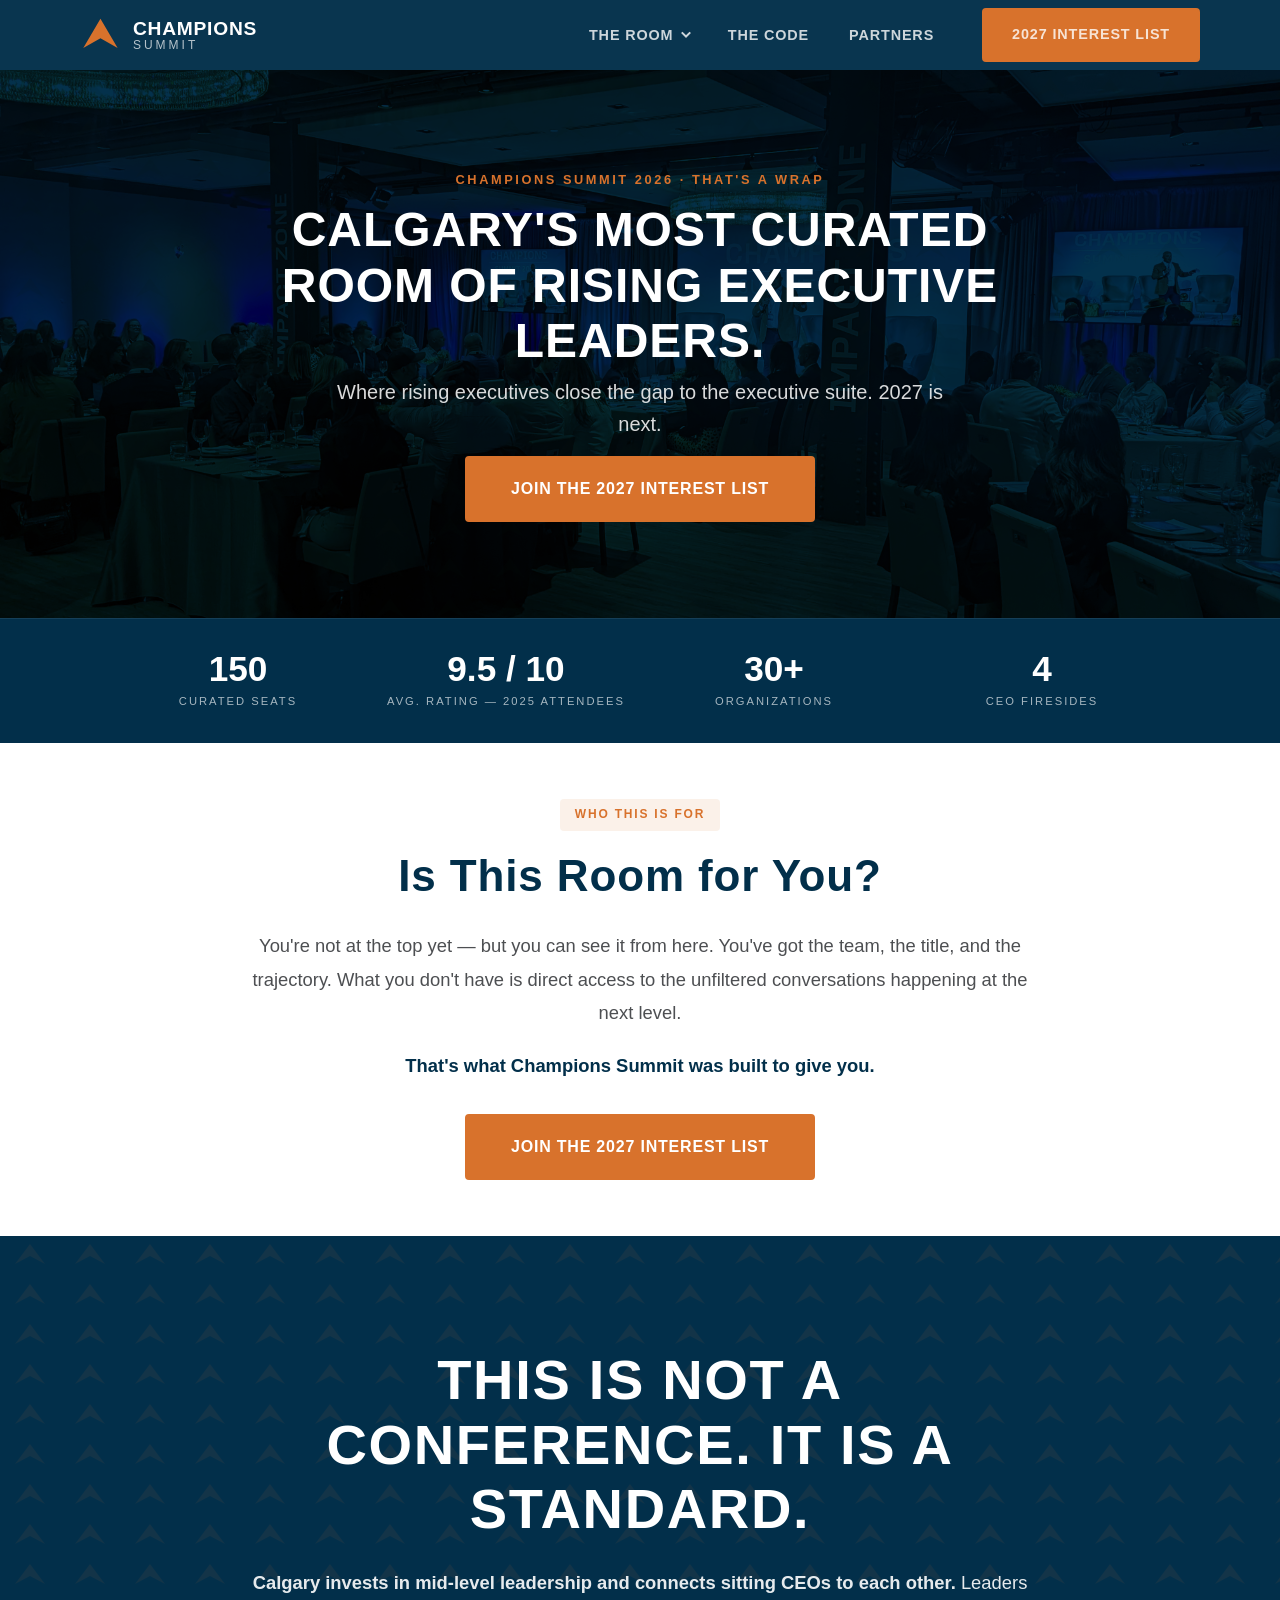
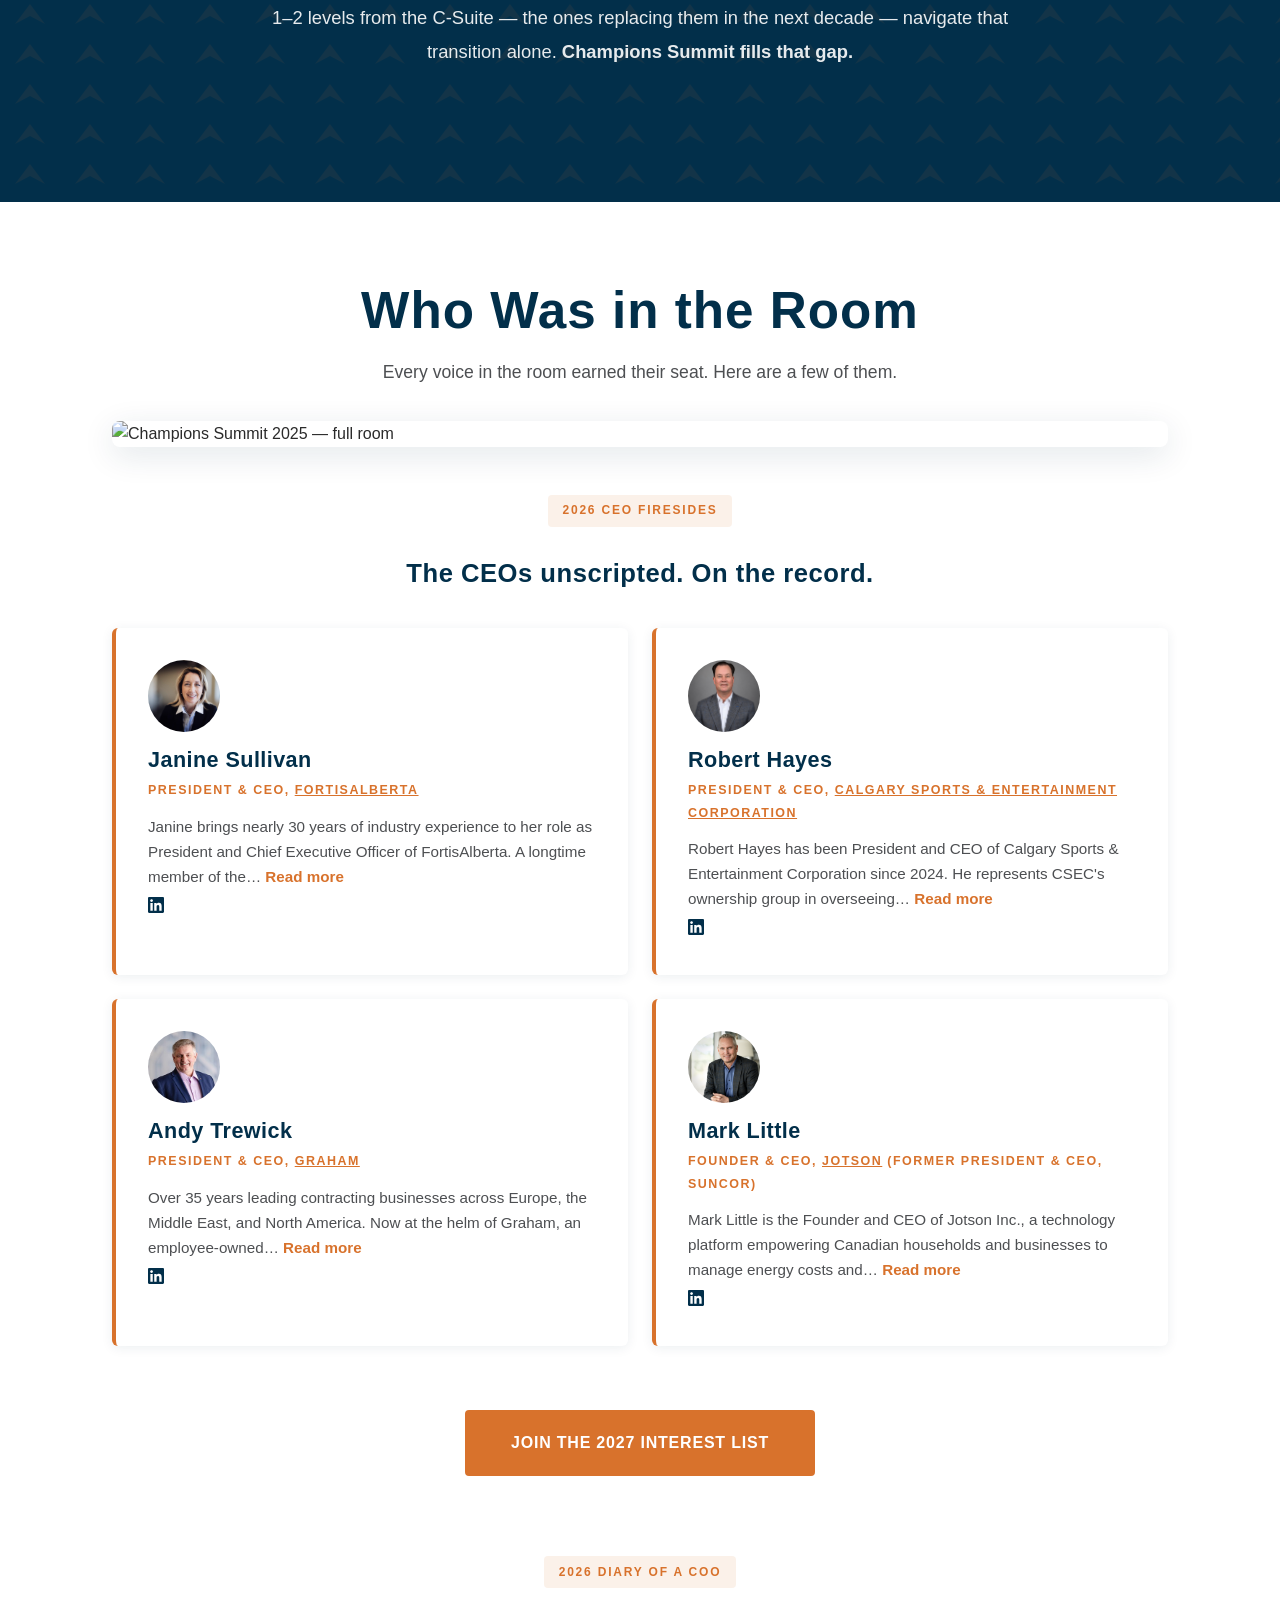
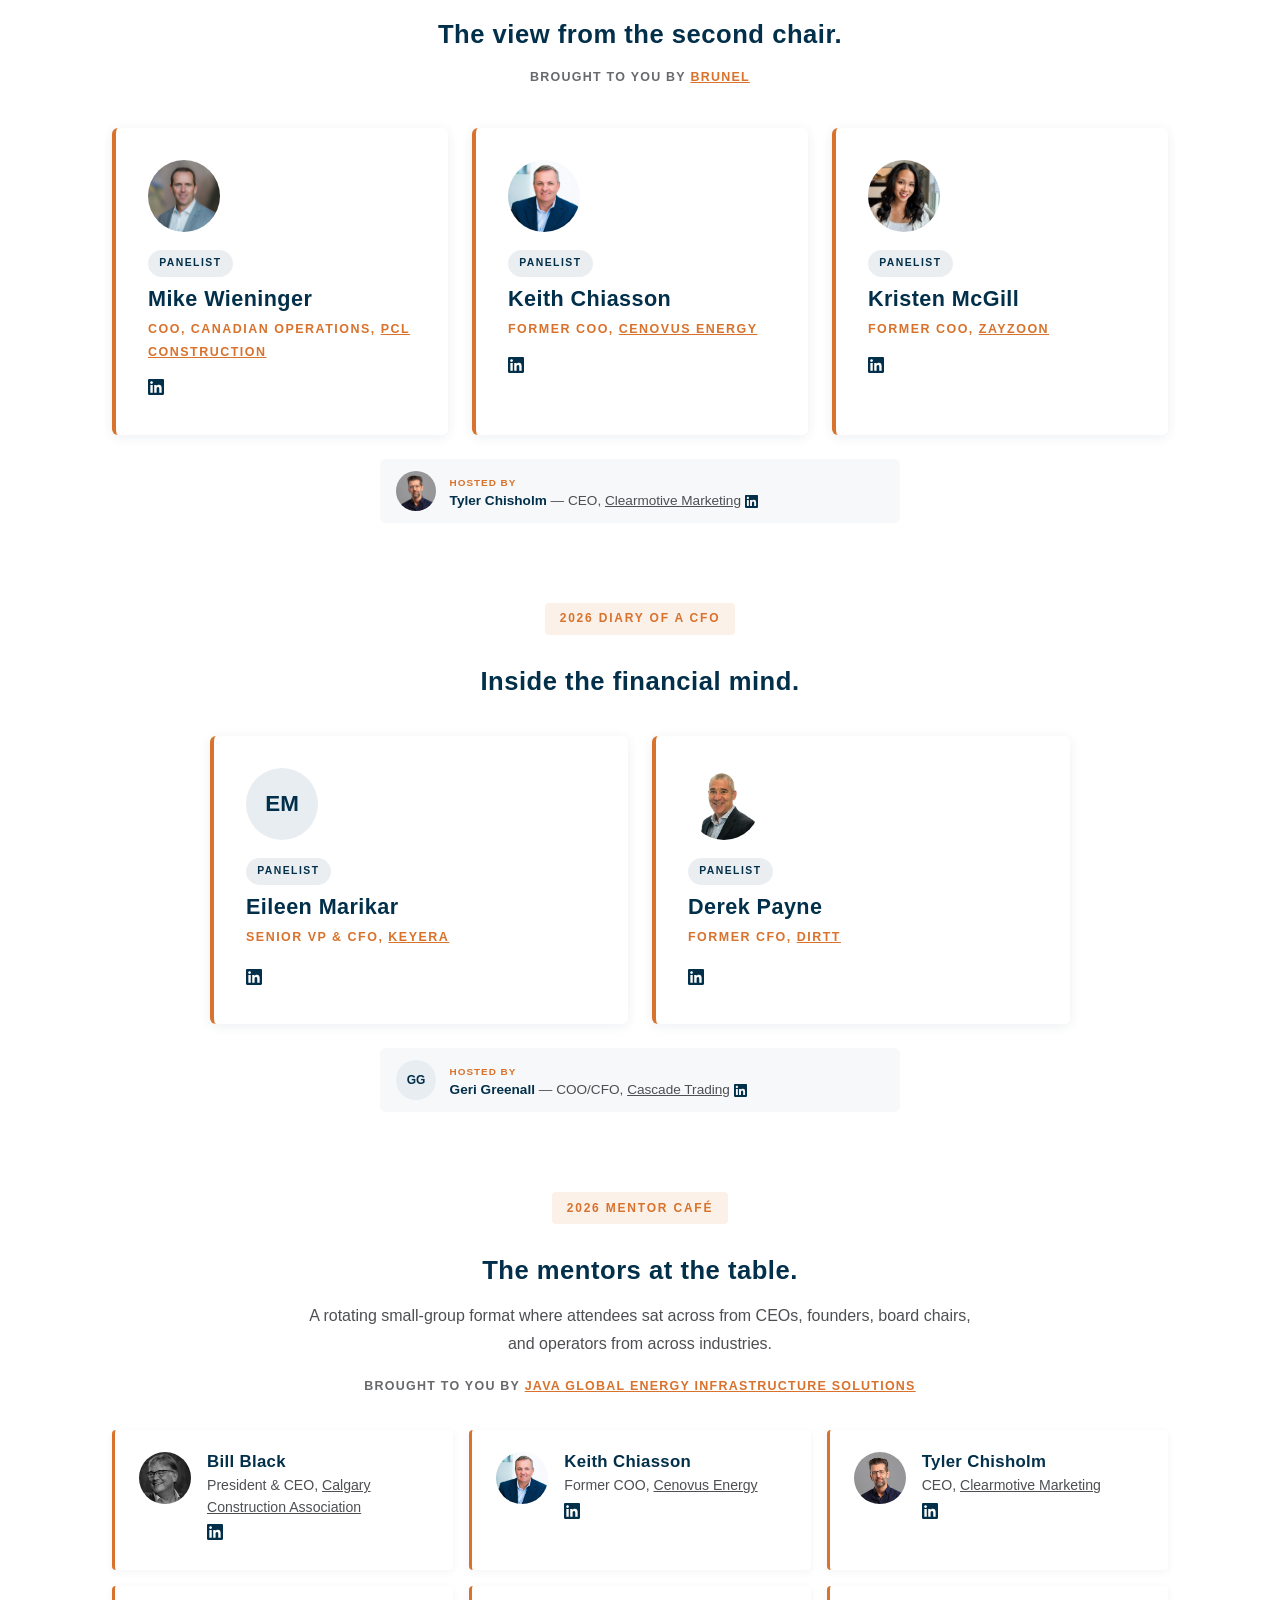
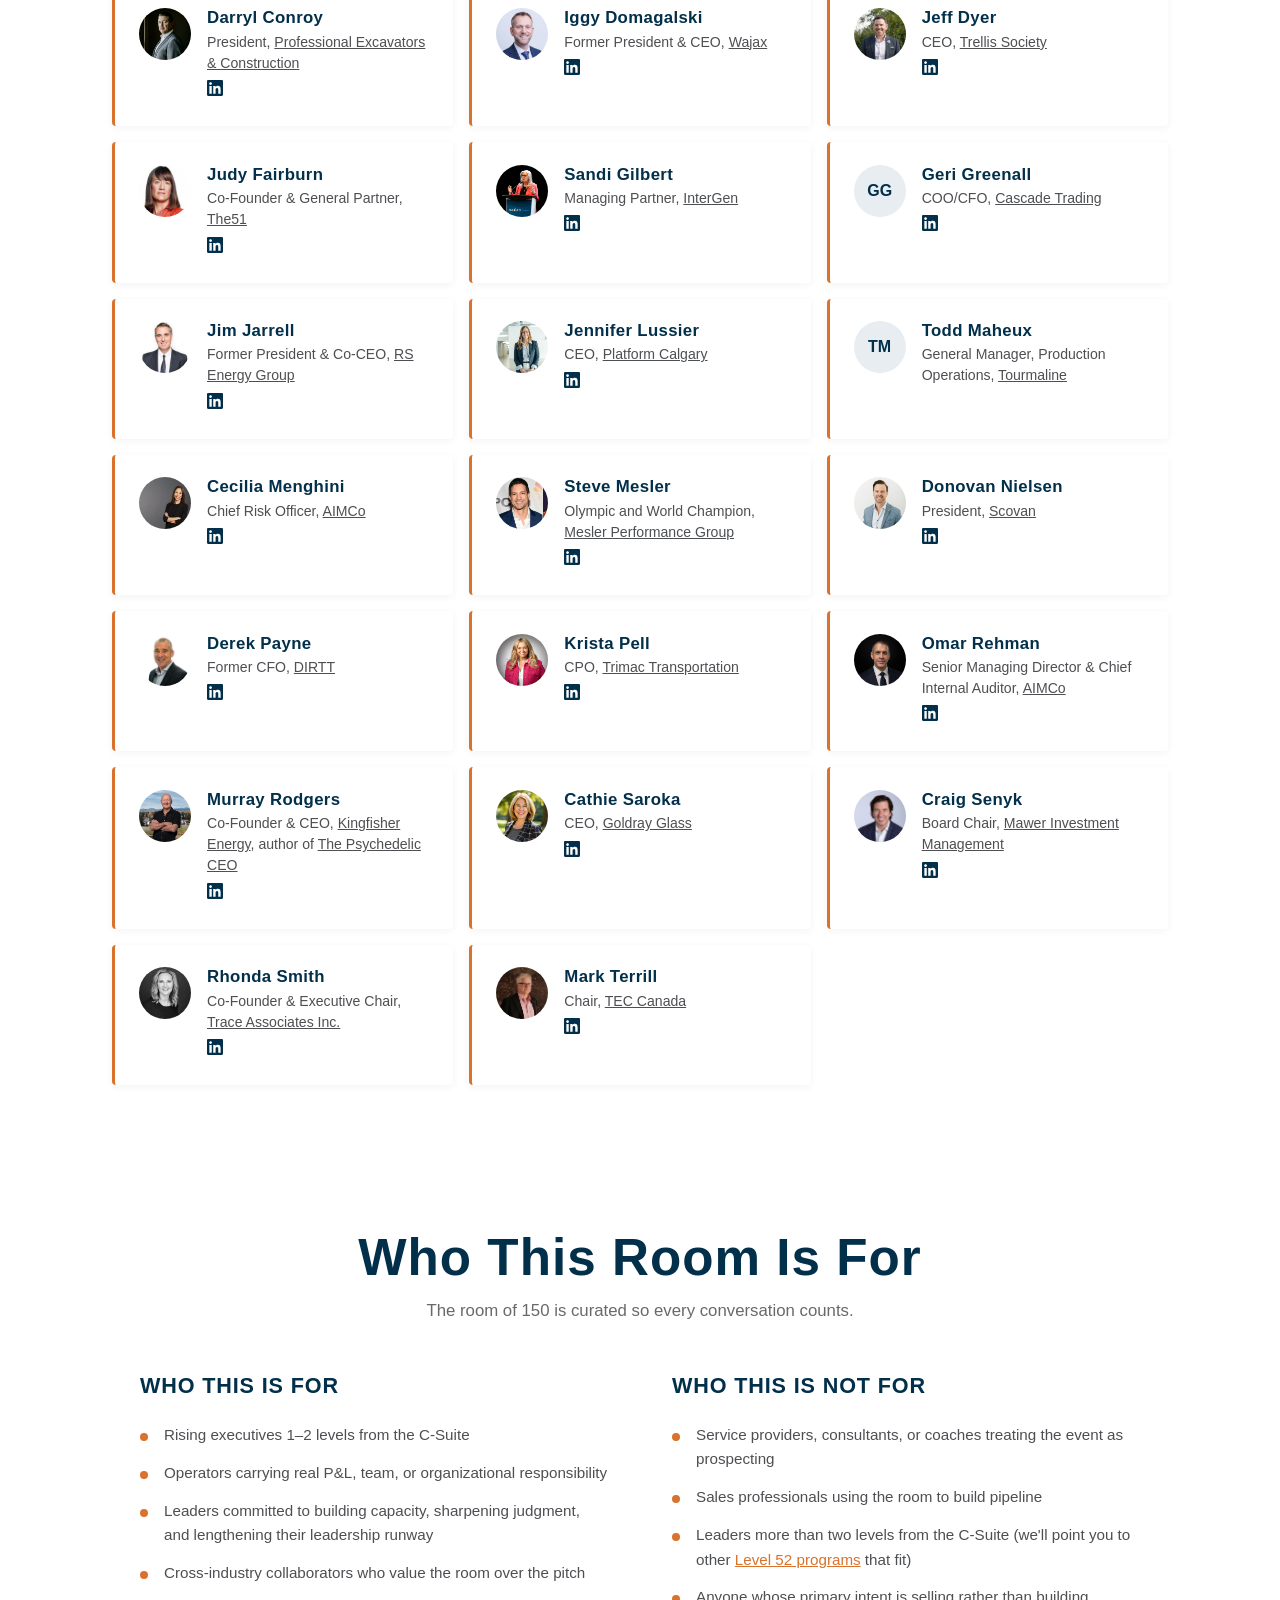
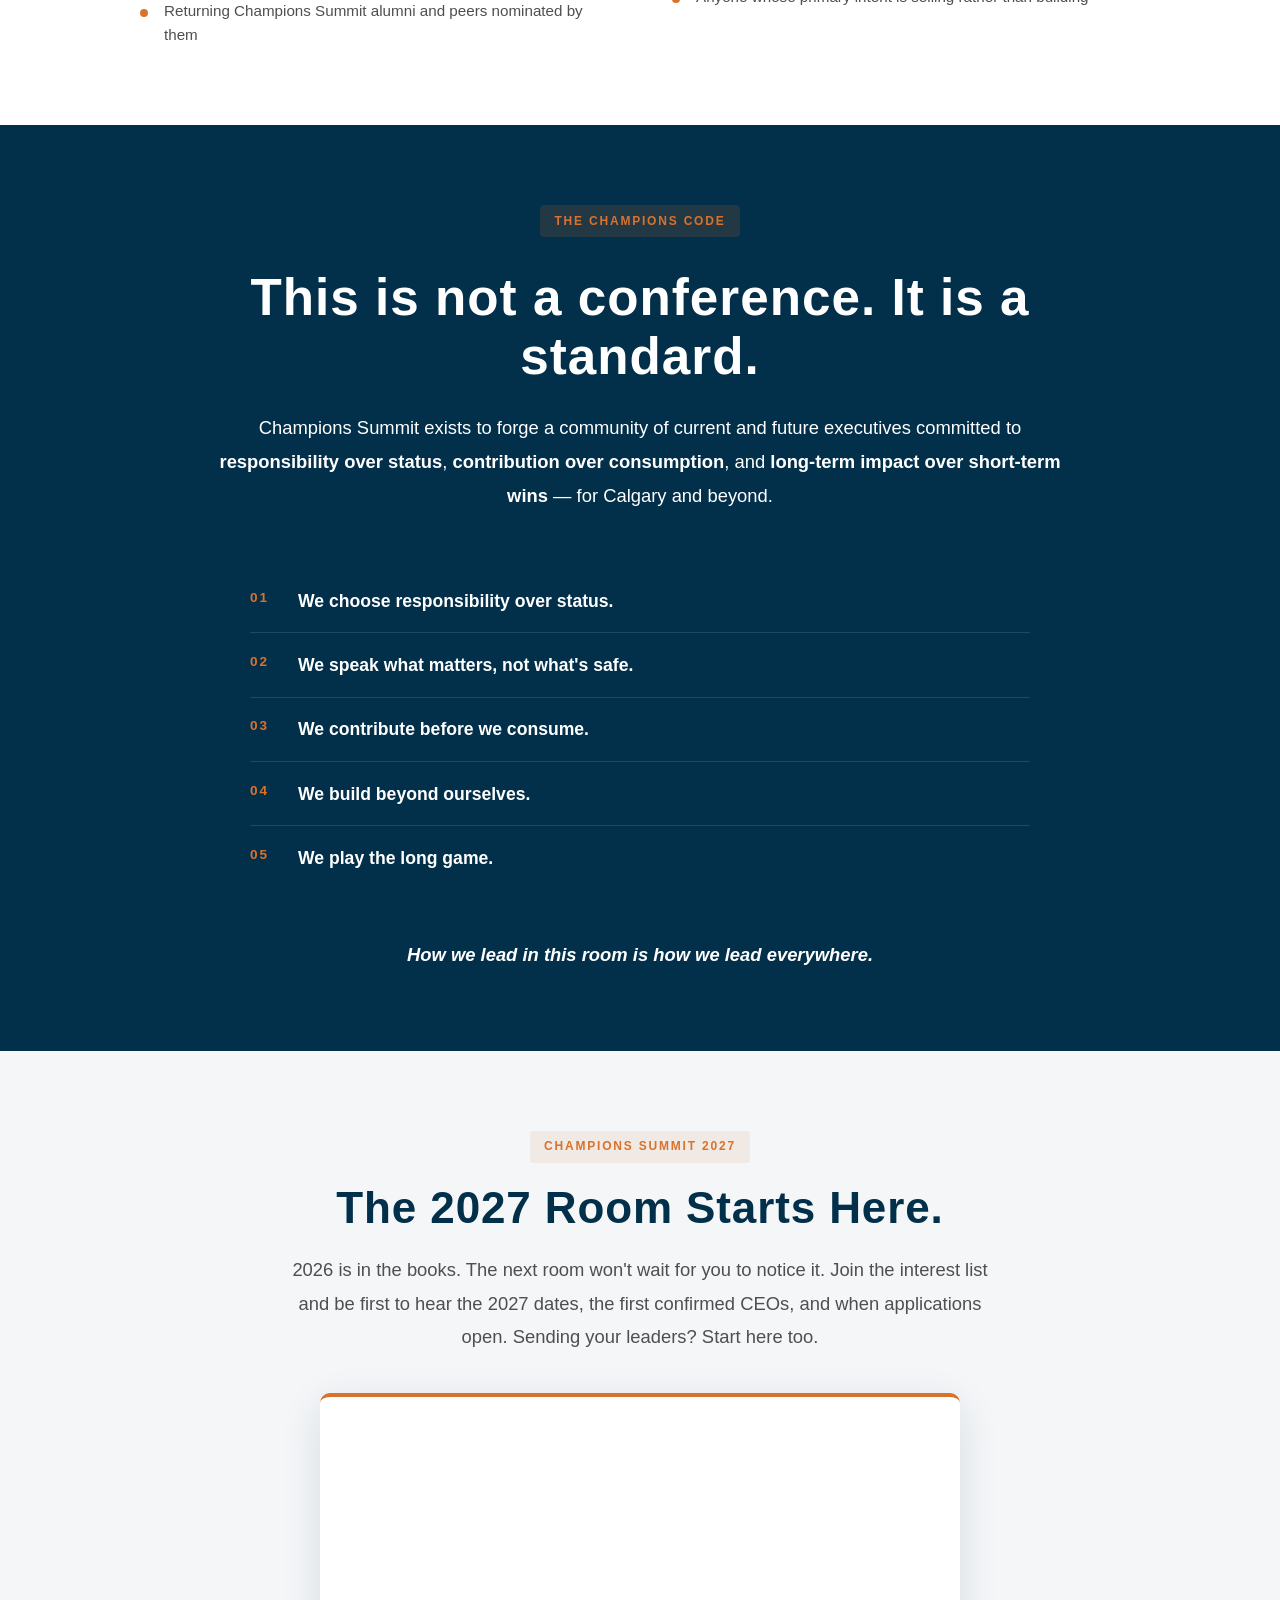
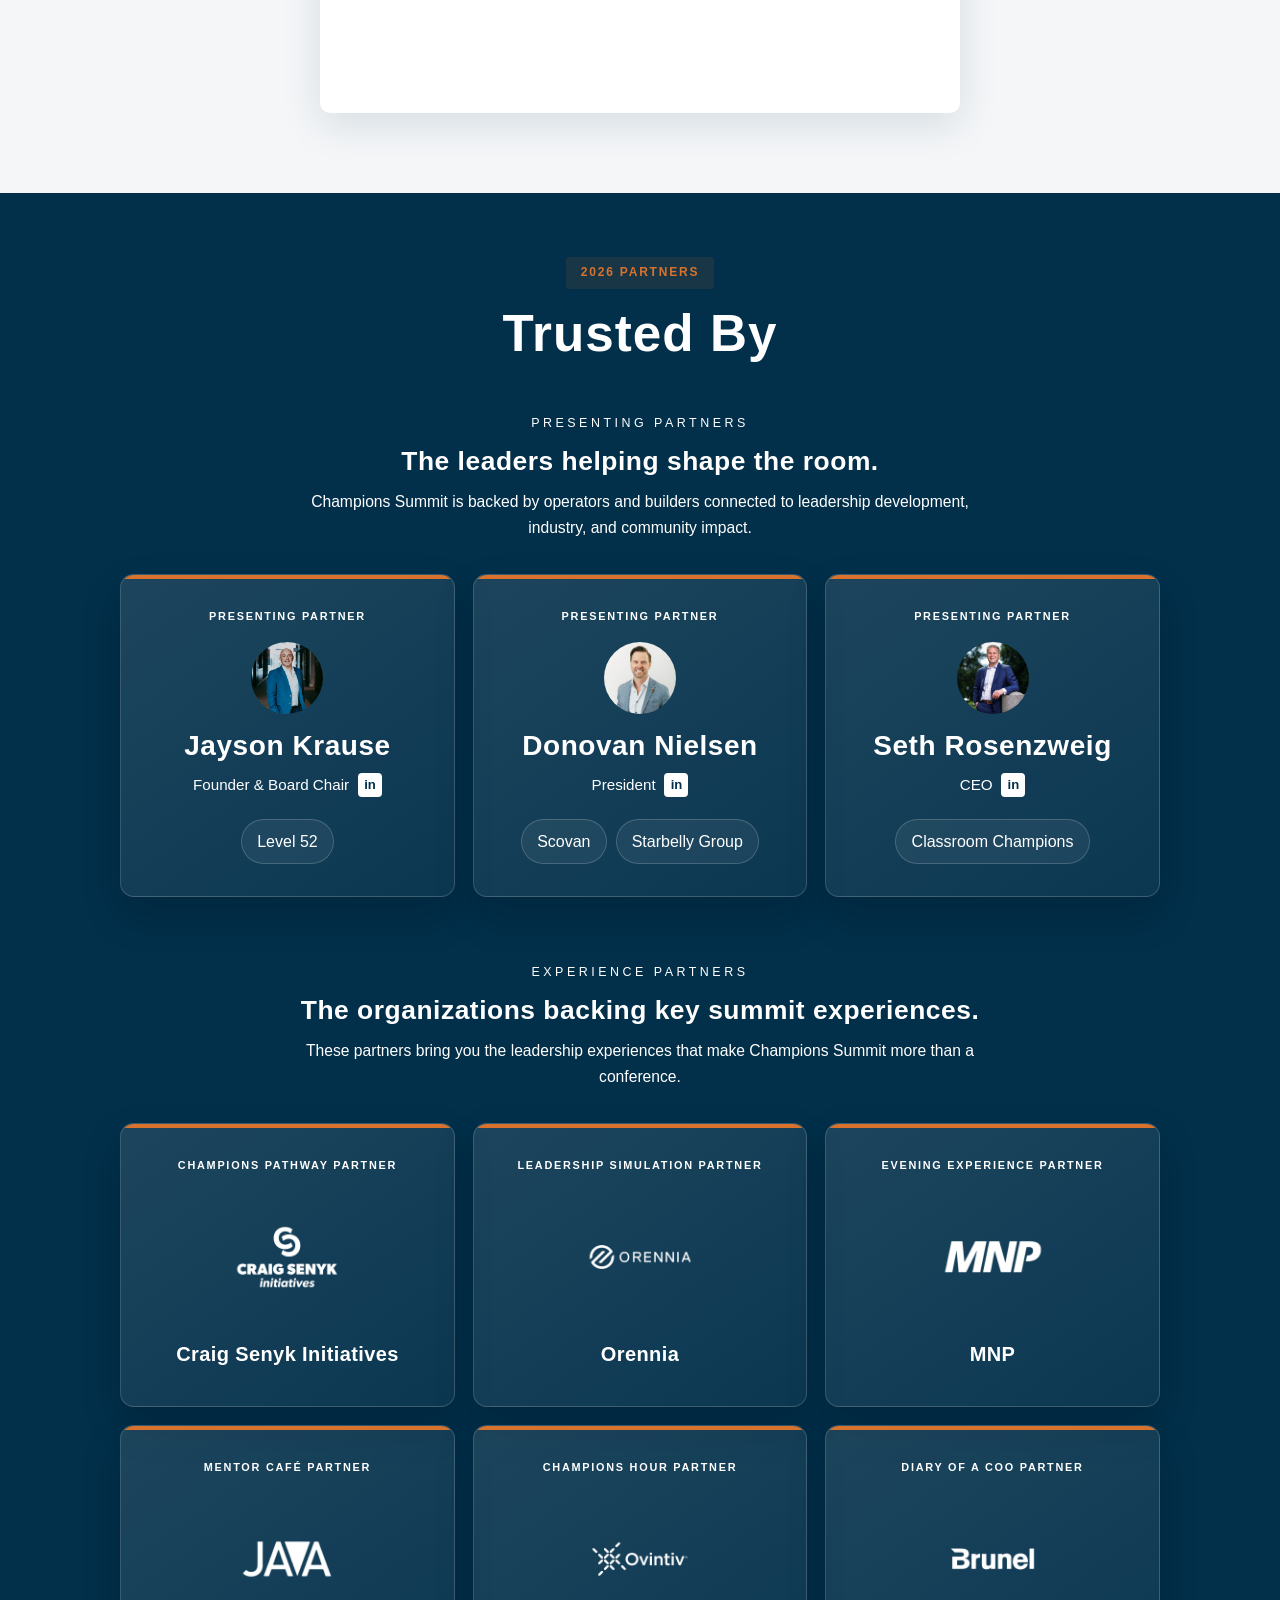
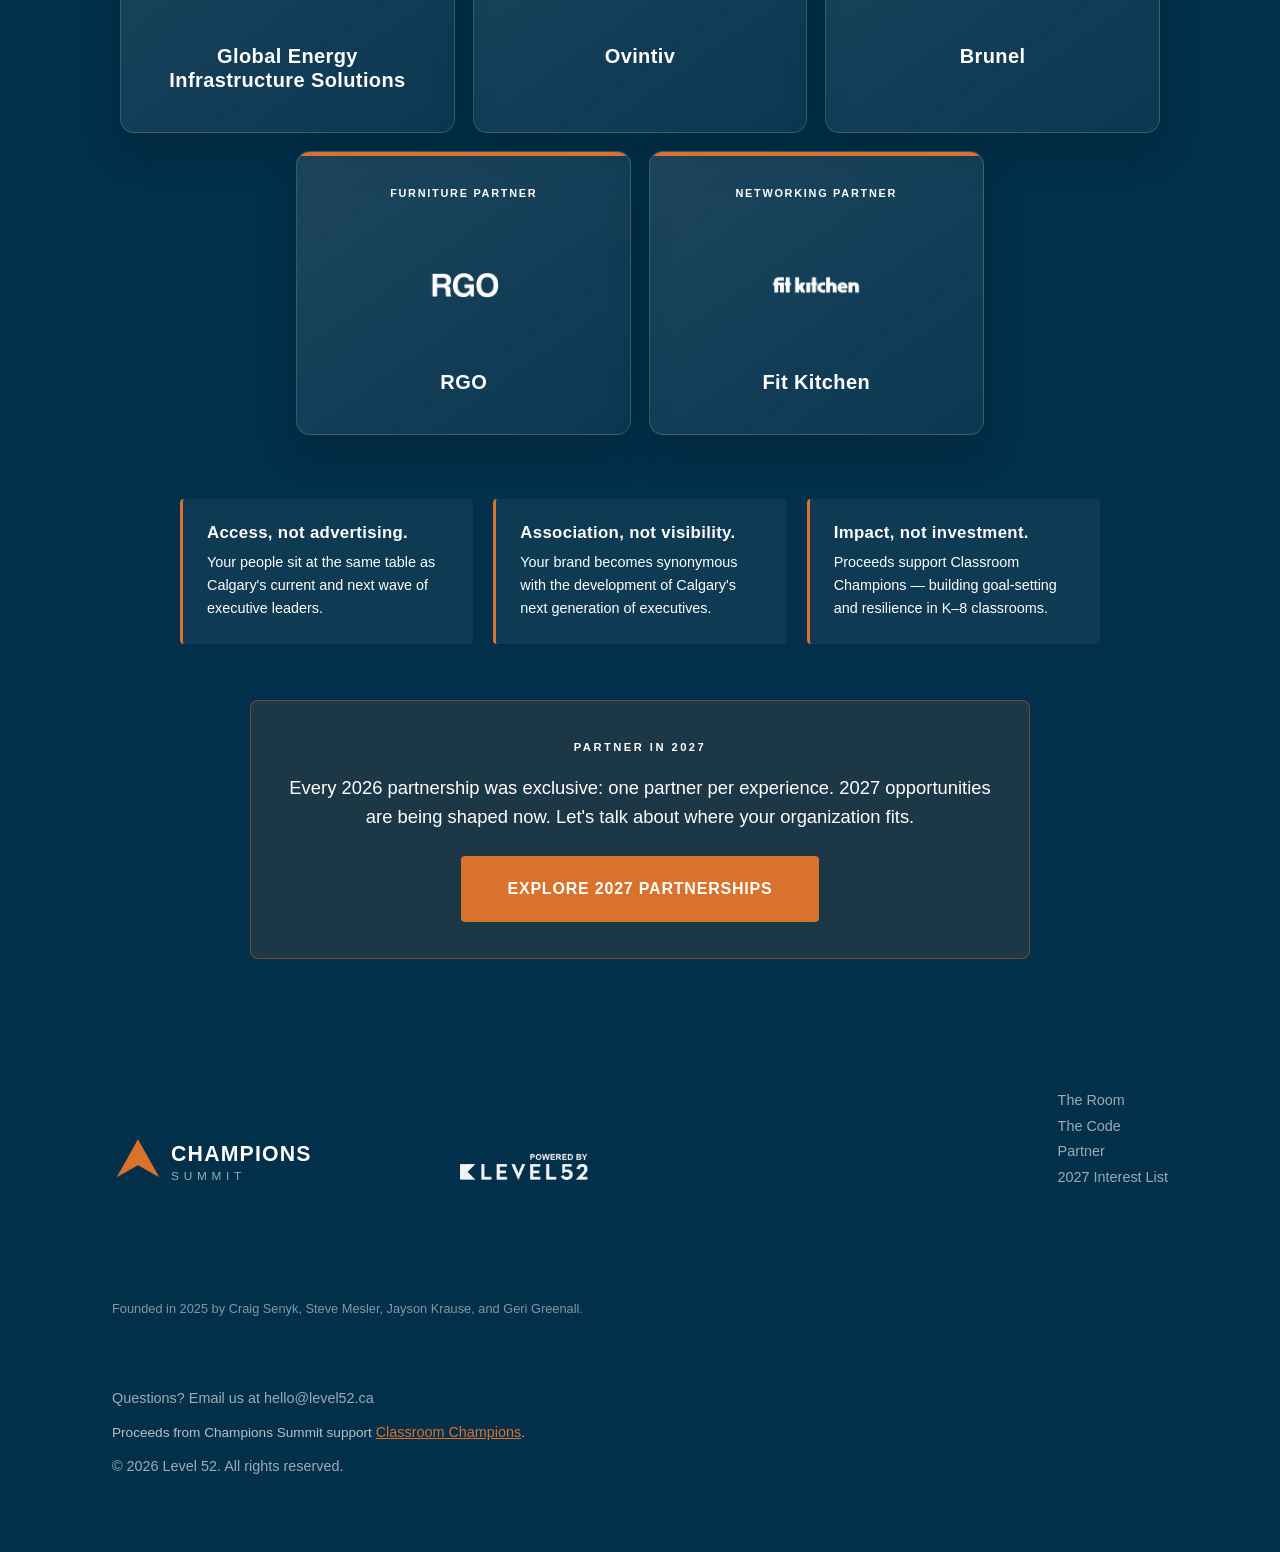
==== commit 4330188c: "Add files via upload" ====
--- a/index.html
+++ b/index.html
@@ -3,14 +3,14 @@
 <head>
     <meta charset="UTF-8">
     <meta name="viewport" content="width=device-width, initial-scale=1.0">
-    <meta name="description" content="Champions Summit 2026 — Calgary's most curated room of rising executives. October 26–27, 2026, at the Hudson in Calgary.">
-    <title>Champions Summit 2026 | Executive Leadership Summit | Calgary</title>
+    <meta name="description" content="Champions Summit 2026 is a wrap. Join the interest list for Champions Summit 2027, Calgary's most curated room of rising executives.">
+    <title>Champions Summit | Join the 2027 Interest List | Calgary</title>
     <link rel="canonical" href="https://www.championssummit.ca/">
     <meta property="og:type" content="website">
     <meta property="og:site_name" content="Champions Summit">
     <meta property="og:url" content="https://www.championssummit.ca/">
-    <meta property="og:title" content="Champions Summit 2026 | Calgary's Most Curated Room of Rising Executives">
-    <meta property="og:description" content="150 rising executives. October 26–27, 2026, at the Hudson in Calgary.">
+    <meta property="og:title" content="Champions Summit | Join the 2027 Interest List">
+    <meta property="og:description" content="2026 is a wrap. Be first to hear about Champions Summit 2027 in Calgary.">
     <meta property="og:image" content="https://www.championssummit.ca/photos/share_image.jpg">
     <meta property="og:image:width" content="1200">
     <meta property="og:image:height" content="627">
@@ -219,94 +219,16 @@
                 transition: none !important;
             }
         }
-        /* EVENT BAR: countdown, then LIVE, hidden after the event */
-        :root { --cs-bar-h: 38px; }
-        html.cs-bar-off { --cs-bar-h: 0px; }
-        html.cs-bar-off .cs-event-bar { display: none; }
-        .main-nav { top: var(--cs-bar-h); }
-        body .hero { margin-top: calc(70px + var(--cs-bar-h)); }
-        [id] { scroll-margin-top: calc(110px + var(--cs-bar-h)); }
-        .cs-event-bar {
-            position: fixed; top: 0; left: 0; right: 0; z-index: 1001;
-            height: var(--cs-bar-h); box-sizing: border-box;
-            display: flex; align-items: center; justify-content: center; gap: 1.25rem;
-            padding: 0 1rem; background: #011B2B; border-bottom: 1px solid rgba(255,255,255,0.12);
-            color: #FFF; font-family: 'Helvetica Neue', Helvetica, Arial, sans-serif; font-size: .82rem;
-            white-space: nowrap; overflow: hidden;
-        }
-        .cs-event-bar a { color: #FFF; text-decoration: none; }
-        .cs-event-bar a:hover, .cs-event-bar a:focus-visible { text-decoration: underline; }
-        .cs-event-bar a:focus-visible { outline: 2px solid #FFF; outline-offset: 2px; }
-        .cs-countdown { display: inline-flex; align-items: baseline; gap: .5rem; }
-        .cs-timer { font-family: 'Trebuchet MS', 'Lucida Grande', sans-serif; font-variant-numeric: tabular-nums; letter-spacing: .02em; }
-        .cs-timer b { font-weight: 700; font-size: .95rem; }
-        .cs-live { display: none; align-items: center; gap: .5rem; }
-        .cs-event-bar.is-live .cs-countdown { display: none; }
-        .cs-event-bar.is-live .cs-live { display: inline-flex; }
-        .cs-live-tag { display: inline-flex; align-items: center; gap: .45rem; color: #FF3B30; font-family: 'Trebuchet MS', 'Lucida Grande', sans-serif; font-weight: 700; letter-spacing: .08em; }
-        .cs-live-dot { width: 9px; height: 9px; border-radius: 50%; background: #FF3B30; animation: csPulse 1.4s ease-in-out infinite; }
-        @keyframes csPulse { 0%, 100% { transform: scale(.65); } 50% { transform: scale(1.3); } }
-        @media (prefers-reduced-motion: reduce) { .cs-live-dot { animation: none; } }
-        .cs-bar-sep { width: 1px; height: 14px; background: rgba(255,255,255,0.3); }
-        .cs-bar-location { display: inline-flex; align-items: center; gap: .4rem; }
-        .cs-bar-location svg { flex-shrink: 0; }
-        @media (max-width: 768px) {
-            [id] { scroll-margin-top: calc(95px + var(--cs-bar-h)); }
-        }
-        @media (max-width: 640px) {
-            :root { --cs-bar-h: 34px; }
-            .cs-event-bar { gap: .75rem; font-size: .74rem; padding: 0 .75rem; }
-            .cs-timer b { font-size: .82rem; }
-            .cs-addr, .cs-live-name { display: none; }
-        }
+        /* POST-EVENT: 2027 INTEREST FORM */
+        .cs-interest { background:#F4F6F8; padding:5rem 0; }
+        .cs-interest-intro { max-width:720px; margin:0 auto 2.5rem; text-align:center; }
+        .cs-form-card { max-width:640px; margin:0 auto; background:#FFF; border-top:4px solid #D8722C; border-radius:10px; box-shadow:0 12px 40px rgba(2,47,74,0.12); padding:2rem 1.75rem; text-align:left; min-height:320px; }
+        .cs-form-note { text-align:center; color:#67696C; font-size:.85rem; margin:1.25rem 0 0; }
+        .cs-form-note a { color:#D8722C; text-decoration:underline; }
+        @media (max-width:560px) { .cs-form-card { padding:1.75rem 1.25rem; } }
     </style>
 </head>
 <body>
-    <!-- EVENT BAR: counts down to 12:00 PM MT Oct 26, shows LIVE until 7:00 PM MT Oct 27, then hides -->
-    <div class="cs-event-bar" id="cs-event-bar" role="region" aria-label="Event status">
-        <span class="cs-countdown">
-            <span class="cs-timer" id="cs-timer">October 26</span>
-        </span>
-        <span class="cs-live">
-            <span class="cs-live-tag"><span class="cs-live-dot" aria-hidden="true"></span>LIVE</span>
-            <span class="cs-live-name">Champions Summit 2026</span>
-        </span>
-        <span class="cs-bar-sep" aria-hidden="true"></span>
-        <a class="cs-bar-location" href="https://www.google.com/maps/search/?api=1&amp;query=Hudson%2C+200+8+Avenue+SW%2C+Calgary%2C+AB" target="_blank" rel="noopener" aria-label="Hudson, 6th Floor, 200 8 Avenue SW, Calgary. Open in Google Maps">
-            <svg width="11" height="14" viewBox="0 0 12 16" aria-hidden="true"><path fill="#FFF" d="M6 0C2.7 0 0 2.6 0 5.9 0 10.3 6 16 6 16s6-5.7 6-10.1C12 2.6 9.3 0 6 0zm0 8.2a2.3 2.3 0 1 1 0-4.6 2.3 2.3 0 0 1 0 4.6z"/></svg>
-            <span>Hudson, 6th Floor<span class="cs-addr">, 200 8 Avenue SW, Calgary</span></span>
-        </a>
-    </div>
-    <script>
-    (function () {
-        var START = Date.parse('2026-10-26T12:00:00-06:00'); // Day 1 start, Mountain Time
-        var END = Date.parse('2026-10-27T19:00:00-06:00');   // Bar hides after Day 2
-        var bar = document.getElementById('cs-event-bar');
-        var timer = document.getElementById('cs-timer');
-        var root = document.documentElement;
-        var interval = null;
-        function pad(n) { return n < 10 ? '0' + n : String(n); }
-        function tick() {
-            var now = Date.now();
-            if (now >= END) {
-                root.classList.add('cs-bar-off');
-                if (interval) clearInterval(interval);
-                return false;
-            }
-            if (now >= START) {
-                bar.classList.add('is-live');
-                return true;
-            }
-            var s = Math.floor((START - now) / 1000);
-            var d = Math.floor(s / 86400); s -= d * 86400;
-            var h = Math.floor(s / 3600); s -= h * 3600;
-            var m = Math.floor(s / 60); s -= m * 60;
-            timer.innerHTML = '<b>' + pad(d) + '</b>d <b>' + pad(h) + '</b>h <b>' + pad(m) + '</b>m <b>' + pad(s) + '</b>s';
-            return true;
-        }
-        if (tick()) interval = setInterval(tick, 1000);
-    })();
-    </script>
     <!-- NAVIGATION -->
     <nav class="main-nav">
         <div class="nav-container">
@@ -330,15 +252,14 @@
                     </a>
                     <div class="nav-dropdown" role="menu">
                         <a href="#ceo-firesides" role="menuitem">2026 CEO Firesides</a>
-                        <a href="#the-format" role="menuitem">The Format</a>
                         <a href="#diary-of-a-coo" role="menuitem">Diary of a COO</a>
                         <a href="#diary-of-a-cfo" role="menuitem">Diary of a CFO</a>
                         <a href="#mentor-cafe" role="menuitem">2026 Mentor Caf&eacute;</a>
                     </div>
                 </li>
-                <li><a href="#agenda">Agenda</a></li>
                 <li><a href="#code">The Code</a></li>
                 <li><a href="#partners">Partners</a></li>
+                <li><a href="#interest" class="btn-primary nav-cta">2027 Interest List</a></li>
             </ul>
         </div>
     </nav>
@@ -352,67 +273,12 @@
             <div style="position:absolute;inset:0;background-image:url('hero-bg.jpg');background-size:cover;background-position:center 40%;z-index:0;"></div>
             <div class="hero-overlay" style="background:rgba(2,47,74,0.99);"></div>
             <div class="hero-content">
-                <span class="hero-accent">OCTOBER 26–27, 2026 · HUDSON · CALGARY</span>
+                <span class="hero-accent">CHAMPIONS SUMMIT 2026 · THAT'S A WRAP</span>
                 <h1>Calgary's Most Curated Room of Rising Executive Leaders.</h1>
-                <p style="font-size:1.25rem; line-height:1.6; margin-bottom:.75rem;">1.5 days that close the gap to the executive suite.</p>
-
-                <div class="hero-ceo-card" style="background:rgba(255,255,255,0.08); border:1px solid rgba(255,255,255,0.18); padding:1.5rem 1.75rem; border-radius:6px; max-width:640px; margin:0 auto 2rem;">
-                    <p class="ceo-firesides-label" style="font-family:'Trebuchet MS',sans-serif; font-size:.7rem; font-weight:700; text-transform:uppercase; letter-spacing:.22em; color:#D8722C; margin-bottom:1.1rem; text-align:center;">2026 CEO Firesides — Confirmed</p>
-                    <div class="hero-speaker-grid" style="display:grid; grid-template-columns:repeat(2, 1fr); gap:1.5rem 2rem;">
-                        <div style="text-align:center;">
-                            <p style="color:#FFF; font-weight:700; font-size:.98rem; margin:0 0 .25rem; line-height:1.3;">Janine Sullivan</p>
-                            <p style="color:rgba(255,255,255,0.65); font-size:.78rem; margin:0; line-height:1.4;">President &amp; CEO, FortisAlberta</p>
-                        </div>
-                        <div style="text-align:center;">
-                            <p style="color:#FFF; font-weight:700; font-size:.98rem; margin:0 0 .25rem; line-height:1.3;">Robert Hayes</p>
-                            <p style="color:rgba(255,255,255,0.65); font-size:.78rem; margin:0; line-height:1.4;">President &amp; CEO, Calgary Sports &amp; Entertainment Corporation</p>
-                        </div>
-                        <div style="text-align:center;">
-                            <p style="color:#FFF; font-weight:700; font-size:.98rem; margin:0 0 .25rem; line-height:1.3;">Andy Trewick</p>
-                            <p style="color:rgba(255,255,255,0.65); font-size:.78rem; margin:0; line-height:1.4;">President &amp; CEO, Graham</p>
-                        </div>
-                        <div style="text-align:center;">
-                            <p style="color:#FFF; font-weight:700; font-size:.98rem; margin:0 0 .25rem; line-height:1.3;">Mark Little</p>
-                            <p style="color:rgba(255,255,255,0.65); font-size:.78rem; margin:0; line-height:1.4;">Founder &amp; CEO, Jotson (Former President &amp; CEO, Suncor)</p>
-                        </div>
-                    </div>
-                    <div style="border-top:1px solid rgba(255,255,255,0.15); margin-top:1.25rem; padding-top:1rem; text-align:center;">
-                        <p style="font-family:'Trebuchet MS',sans-serif; font-size:.7rem; font-weight:700; text-transform:uppercase; letter-spacing:.22em; color:#D8722C; margin-bottom:1.1rem;">Diary of a COO &amp; CFO Panelists — Confirmed</p>
-
-                        <p style="font-family:'Trebuchet MS',sans-serif; font-size:.62rem; font-weight:700; text-transform:uppercase; letter-spacing:.16em; color:rgba(255,255,255,0.5); margin:0 0 .65rem;">Diary of a COO</p>
-                        <div class="hero-panelist-grid" style="display:grid; grid-template-columns:repeat(2, 1fr); gap:1rem 2rem; margin-bottom:1.1rem;">
-                            <div>
-                                <p style="color:#FFF; font-weight:700; font-size:.98rem; margin:0 0 .25rem; line-height:1.3;">Mike Wieninger</p>
-                                <p style="color:rgba(255,255,255,0.65); font-size:.78rem; margin:0; line-height:1.4;">COO, Canadian Operations, PCL Construction</p>
-                            </div>
-                            <div>
-                                <p style="color:#FFF; font-weight:700; font-size:.98rem; margin:0 0 .25rem; line-height:1.3;">Keith Chiasson</p>
-                                <p style="color:rgba(255,255,255,0.65); font-size:.78rem; margin:0; line-height:1.4;">Former COO, Cenovus Energy</p>
-                            </div>
-                            <div style="grid-column:1 / -1;">
-                                <p style="color:#FFF; font-weight:700; font-size:.98rem; margin:0 0 .25rem; line-height:1.3;">Kristen McGill</p>
-                                <p style="color:rgba(255,255,255,0.65); font-size:.78rem; margin:0; line-height:1.4;">Former COO, ZayZoon</p>
-                            </div>
-                        </div>
-
-                        <div style="border-top:1px solid rgba(255,255,255,0.1); padding-top:1.1rem;">
-                            <p style="font-family:'Trebuchet MS',sans-serif; font-size:.62rem; font-weight:700; text-transform:uppercase; letter-spacing:.16em; color:rgba(255,255,255,0.5); margin:0 0 .65rem;">Diary of a CFO</p>
-                            <div class="hero-panelist-grid" style="display:grid; grid-template-columns:repeat(2, 1fr); gap:1rem 2rem;">
-                                <div>
-                                    <p style="color:#FFF; font-weight:700; font-size:.98rem; margin:0 0 .25rem; line-height:1.3;">Eileen Marikar</p>
-                                    <p style="color:rgba(255,255,255,0.65); font-size:.78rem; margin:0; line-height:1.4;">Senior VP &amp; CFO, Keyera</p>
-                                </div>
-                                <div>
-                                    <p style="color:#FFF; font-weight:700; font-size:.98rem; margin:0 0 .25rem; line-height:1.3;">Derek Payne</p>
-                                    <p style="color:rgba(255,255,255,0.65); font-size:.78rem; margin:0; line-height:1.4;">Former CFO, DIRTT</p>
-                                </div>
-                            </div>
-                        </div>
-                    </div>
-                </div>
+                <p style="font-size:1.25rem; line-height:1.6; margin-bottom:.75rem;">Where rising executives close the gap to the executive suite. 2027 is next.</p>
 
                 <div class="hero-cta">
-                    <a href="#agenda" class="btn btn-primary btn-large">View the Agenda</a>
+                    <a href="#interest" class="btn btn-primary btn-large">Join the 2027 Interest List</a>
                 </div>
             </div>
         </section>
@@ -436,8 +302,8 @@
                         <div style="font-size:.7rem; text-transform:uppercase; letter-spacing:.18em; color:rgba(255,255,255,0.65); margin-top:.4rem;">Organizations</div>
                     </div>
                     <div>
-                        <div style="font-family:'Trebuchet MS',sans-serif; font-size:2.2rem; font-weight:700; color:#FFF; line-height:1;">1.5</div>
-                        <div style="font-size:.7rem; text-transform:uppercase; letter-spacing:.18em; color:rgba(255,255,255,0.65); margin-top:.4rem;">Days · No Filler</div>
+                        <div style="font-family:'Trebuchet MS',sans-serif; font-size:2.2rem; font-weight:700; color:#FFF; line-height:1;">4</div>
+                        <div style="font-size:.7rem; text-transform:uppercase; letter-spacing:.18em; color:rgba(255,255,255,0.65); margin-top:.4rem;">CEO Firesides</div>
                     </div>
                 </div>
             </div>
@@ -452,7 +318,8 @@
                     <span class="accent-label" style="background:rgba(216,114,44,0.1); color:#D8722C; margin-bottom:1.25rem; display:inline-block;">WHO THIS IS FOR</span>
                     <h2 style="color:#022F4A; font-size:clamp(1.8rem,3.5vw,2.75rem); margin-bottom:1.75rem;">Is This Room for You?</h2>
                     <p style="font-size:1.15rem; color:#4D4F52; line-height:1.8; margin-bottom:1.25rem;">You're not at the top yet — but you can see it from here. You've got the team, the title, and the trajectory. What you don't have is direct access to the unfiltered conversations happening at the next level.</p>
-                    <p style="font-size:1.15rem; color:#022F4A; font-weight:700; line-height:1.8; margin:0;">That's what Champions Summit was built to give you.</p>
+                    <p style="font-size:1.15rem; color:#022F4A; font-weight:700; line-height:1.8; margin:0 0 2rem;">That's what Champions Summit was built to give you.</p>
+                    <a href="#interest" class="btn-primary btn-large">Join the 2027 Interest List</a>
                 </div>
             </div>
         </section>
@@ -460,6 +327,11 @@
         <!-- ========================================================================
              1d. SEE THE ROOM — VIDEO + PHOTO STRIP
         ========================================================================= -->
+        <!-- HIDDEN until 2026 photography and video are ready.
+             The <template> tag keeps everything inside it from showing or loading
+             (no video, no photos). To bring the section back, delete the opening
+             <template> line and the closing </template> line around it. -->
+        <template id="see-the-room-hidden">
         <section class="section--white" style="padding:3.5rem 0;">
             <div class="section-container fade-in">
                 <div style="max-width:900px; margin:0 auto;">
@@ -575,6 +447,7 @@
                 </div>
             </div>
         </section>
+        </template>
 
         <!-- ========================================================================
              2. THE HOOK
@@ -593,7 +466,7 @@
         ========================================================================= -->
         <section class="section section--white" id="the-room">
             <div class="section-container">
-                <h2 style="text-align:center;">The Leaders You'll Spend 1.5 Days With</h2>
+                <h2 style="text-align:center;">Who Was in the Room</h2>
                 <p style="text-align:center; max-width:760px; margin:0 auto 2rem; color:#4D4F52; font-size:1.1rem; line-height:1.8;">
                     Every voice in the room earned their seat. Here are a few of them.
                 </p>
@@ -606,7 +479,7 @@
                 <!-- 2026 CONFIRMED CEO FIRESIDES — full cards -->
                 <div id="ceo-firesides" class="fade-in" style="max-width:1100px; margin:0 auto 4rem;">
                     <div style="text-align:center; margin-bottom:2.5rem;">
-                        <span class="accent-label" style="background:rgba(216,114,44,0.1); color:#D8722C;">2026 CEO FIRESIDES — CONFIRMED</span>
+                        <span class="accent-label" style="background:rgba(216,114,44,0.1); color:#D8722C;">2026 CEO FIRESIDES</span>
                         <h3 style="margin-top:1rem; font-size:1.6rem;">The CEOs unscripted. On the record.</h3>
                     </div>
 
@@ -658,35 +531,15 @@
 
                 </div>
 
-                <!-- 4 FORMAT CARDS -->
-                <div id="the-format" class="fade-in" style="text-align:center; margin-bottom:2rem;">
-                    <span class="accent-label" style="background:rgba(216,114,44,0.1); color:#D8722C; margin-bottom:1.25rem; display:inline-block;">THE FORMAT</span>
-                    <h3 style="text-align:center; font-size:1.6rem; margin-bottom:.75rem;">What You'll Experience</h3>
-                    <p style="max-width:700px; margin:0 auto; color:#4D4F52; font-size:1.05rem; line-height:1.8;">Champions Summit isn't a conference. It's a working session with the leaders you're working to become.</p>
-                </div>
-                <div class="fade-in" style="display:grid; grid-template-columns:repeat(auto-fit, minmax(min(280px, 100%), 1fr)); gap:1.5rem; max-width:880px; margin:0 auto;">
-                    <div class="outcome-card">
-                        <h3>CEO Fireside Conversations</h3>
-                        <p>You'll sit ten feet from sitting CEOs as they unpack the decisions, failures, and inflection points that shaped their path. No PR filter. No rehearsed answers. Just the conversations they only have with people they trust.</p>
-                    </div>
-                    <div class="outcome-card">
-                        <h3>Diary of a COO + CFO Panels</h3>
-                        <p>You'll hear from the operators behind the scenes — the people who turn vision into execution — as they break down the trade-offs, missteps, and frameworks that moved the needle.</p>
-                    </div>
-                    <div class="outcome-card">
-                        <h3>Mentor Café</h3>
-                        <p>You'll sit across from senior executives in small-group conversations designed for the questions you can't ask in a meeting at your own company.</p>
-                    </div>
-                    <div class="outcome-card">
-                        <h3>The Room Itself</h3>
-                        <p>You'll spend 1.5 days with 149 other current and rising executives wrestling with the same questions you are — and many of them will be in your network long after the event ends.</p>
-                    </div>
-                </div>
-
-                <!-- DIARY OF A COO — CONFIRMED -->
+                <!-- INTERSTITIAL CTA -->
+                <div style="text-align:center; margin-top:3rem;">
+                    <a href="#interest" class="btn-primary btn-large">Join the 2027 Interest List</a>
+                </div>
+
+                <!-- DIARY OF A COO -->
                 <div id="diary-of-a-coo" class="fade-in" style="max-width:1100px; margin:5rem auto 0;">
                     <div style="text-align:center; margin-bottom:2.5rem;">
-                        <span class="accent-label" style="background:rgba(216,114,44,0.1); color:#D8722C;">DIARY OF A COO — CONFIRMED</span>
+                        <span class="accent-label" style="background:rgba(216,114,44,0.1); color:#D8722C;">2026 DIARY OF A COO</span>
                         <h3 style="margin-top:1rem; font-size:1.6rem;">The view from the second chair.</h3>
                         <p style="font-family:'Trebuchet MS',sans-serif; font-size:.78rem; font-weight:700; text-transform:uppercase; letter-spacing:.1em; color:#67696C; margin:1rem 0 0;">Brought to you by <a href="https://www.brunel.net/en-us/locations/calgary" target="_blank" rel="noopener" style="color:#D8722C; text-decoration:underline;">Brunel</a></p>
                     </div>
@@ -739,7 +592,7 @@
                 <!-- DIARY OF A CFO — CONFIRMED -->
                 <div id="diary-of-a-cfo" class="fade-in" style="max-width:1100px; margin:5rem auto 0;">
                     <div style="text-align:center; margin-bottom:2.5rem;">
-                        <span class="accent-label" style="background:rgba(216,114,44,0.1); color:#D8722C;">DIARY OF A CFO — CONFIRMED</span>
+                        <span class="accent-label" style="background:rgba(216,114,44,0.1); color:#D8722C;">2026 DIARY OF A CFO</span>
                         <h3 style="margin-top:1rem; font-size:1.6rem;">Inside the financial mind.</h3>
                     </div>
 
@@ -780,9 +633,9 @@
                 <!-- 2026 MENTOR CAFÉ — CONFIRMED -->
                 <div id="mentor-cafe" class="fade-in" style="max-width:1100px; margin:5rem auto 0;">
                     <div style="text-align:center; margin-bottom:2rem;">
-                        <span class="accent-label" style="background:rgba(216,114,44,0.1); color:#D8722C;">2026 MENTOR CAFÉ — CONFIRMED</span>
-                        <h3 style="margin-top:1rem; font-size:1.6rem;">The mentors at your table.</h3>
-                        <p style="max-width:680px; margin:.5rem auto 0; color:#4D4F52;">A rotating small-group format. You'll sit across from senior executives — CEOs, founders, board chairs, and operators — from across industries.</p>
+                        <span class="accent-label" style="background:rgba(216,114,44,0.1); color:#D8722C;">2026 MENTOR CAFÉ</span>
+                        <h3 style="margin-top:1rem; font-size:1.6rem;">The mentors at the table.</h3>
+                        <p style="max-width:680px; margin:.5rem auto 0; color:#4D4F52;">A rotating small-group format where attendees sat across from CEOs, founders, board chairs, and operators from across industries.</p>
                         <p style="font-family:'Trebuchet MS',sans-serif; font-size:.78rem; font-weight:700; text-transform:uppercase; letter-spacing:.1em; color:#67696C; margin:1rem 0 0;">Brought to you by <a href="https://javaholdings.ca/" target="_blank" rel="noopener" style="color:#D8722C; text-decoration:underline;">Java Global Energy Infrastructure Solutions</a></p>
                     </div>
 
@@ -1046,68 +899,6 @@
             </div>
         </section>
         <!-- END #the-room -->
-
-        <!-- ========================================================================
-             3b. AGENDA AT A GLANCE
-             (fade-in removed from the outer wrapper: too tall on mobile to trigger)
-        ========================================================================= -->
-        <section style="background:#022F4A; color:#FFF; padding:5rem 0;" id="agenda">
-            <div class="section-container">
-                <h2 style="text-align:center; color:#FFF;">Your 1.5 Days</h2>
-                <p style="text-align:center; max-width:700px; margin:0 auto 2rem; color:#FFF; font-size:1.05rem; line-height:1.8;">
-                    1.5 days. Anchor sessions across afternoon, evening, and full day two. The Leadership Simulation threads across both days. Champions Hour closes it out.
-                </p>
-
-                <div class="fade-in" style="max-width:800px; margin:0 auto 3rem; border-radius:8px; overflow:hidden; box-shadow:0 8px 32px rgba(0,0,0,0.25);">
-                    <img src="photos/agenda.jpg" alt="Champions Summit 2025 — presenter on stage" style="width:100%; display:block; object-fit:cover; max-height:420px;">
-                </div>
-
-                <div style="display:grid; grid-template-columns:repeat(auto-fit, minmax(min(280px, 100%), 1fr)); gap:2rem; max-width:1000px; margin:0 auto;">
-                    <div style="background:rgba(255,255,255,0.05); padding:2.25rem; border-left:4px solid #D8722C; border-radius:6px;">
-                        <p style="font-family:'Trebuchet MS',sans-serif; font-size:.7rem; font-weight:700; text-transform:uppercase; letter-spacing:.2em; color:#D8722C; margin-bottom:.5rem;">Day 1</p>
-                        <h3 style="font-size:1.25rem; margin-bottom:.25rem; color:#FFF;">Monday, October 26</h3>
-                        <p style="color:#FFF; font-size:.9rem; margin-bottom:1.5rem; opacity:.85;">Afternoon &amp; Evening · 12:00 PM – 7:30 PM</p>
-                        <ul style="list-style:none; padding:0; margin:0;">
-                            <li style="padding:.8rem 0; border-bottom:1px solid rgba(255,255,255,0.1); display:flex; gap:1rem;"><span style="flex-shrink:0; width:78px; font-weight:700; color:#D8722C; font-family:'Trebuchet MS',sans-serif; font-size:.9rem;">12:00 PM</span><span style="color:#FFF; line-height:1.5;">Lunch &amp; Registration</span></li>
-                            <li style="padding:.8rem 0; border-bottom:1px solid rgba(255,255,255,0.1); display:flex; gap:1rem;"><span style="flex-shrink:0; width:78px; font-weight:700; color:#D8722C; font-family:'Trebuchet MS',sans-serif; font-size:.9rem;">1:00 PM</span><span style="color:#FFF; line-height:1.5;">Summit Kick-Off | Leadership Simulation: Act One — Vision &amp; Team Formation<span style="display:block; font-family:'Trebuchet MS',sans-serif; font-size:.68rem; font-weight:700; text-transform:uppercase; letter-spacing:.14em; color:#D8722C; margin-top:.3rem;">Brought to you by Orennia</span></span></li>
-                            <li style="padding:.8rem 0; border-bottom:1px solid rgba(255,255,255,0.1); display:flex; gap:1rem;"><span style="flex-shrink:0; width:78px; font-weight:700; color:#D8722C; font-family:'Trebuchet MS',sans-serif; font-size:.9rem;">1:45 PM</span><span style="color:#FFF; line-height:1.5;">CEO Fireside | Janine Sullivan, President &amp; CEO, FortisAlberta</span></li>
-                            <li style="padding:.8rem 0; border-bottom:1px solid rgba(255,255,255,0.1); display:flex; gap:1rem;"><span style="flex-shrink:0; width:78px; font-weight:700; color:#D8722C; font-family:'Trebuchet MS',sans-serif; font-size:.9rem;">2:30 PM</span><span style="color:#FFF; line-height:1.5;">Leadership Simulation: Act Two — The First Decision</span></li>
-                            <li style="padding:.8rem 0; border-bottom:1px solid rgba(255,255,255,0.1); display:flex; gap:1rem;"><span style="flex-shrink:0; width:78px; font-weight:700; color:#D8722C; font-family:'Trebuchet MS',sans-serif; font-size:.9rem;">3:15 PM</span><span style="color:#FFF; line-height:1.5;">Networking Break</span></li>
-                            <li style="padding:.8rem 0; border-bottom:1px solid rgba(255,255,255,0.1); display:flex; gap:1rem;"><span style="flex-shrink:0; width:78px; font-weight:700; color:#D8722C; font-family:'Trebuchet MS',sans-serif; font-size:.9rem;">3:45 PM</span><span style="color:#FFF; line-height:1.5;">Diary of a COO | Panel<span style="display:block; font-family:'Trebuchet MS',sans-serif; font-size:.68rem; font-weight:700; text-transform:uppercase; letter-spacing:.14em; color:#D8722C; margin-top:.3rem;">Brought to you by Brunel</span></span></li>
-                            <li style="padding:.8rem 0; border-bottom:1px solid rgba(255,255,255,0.1); display:flex; gap:1rem;"><span style="flex-shrink:0; width:78px; font-weight:700; color:#D8722C; font-family:'Trebuchet MS',sans-serif; font-size:.9rem;">4:30 PM</span><span style="color:#FFF; line-height:1.5;">Leadership Simulation: Act Three — Pressure Mounts</span></li>
-                            <li style="padding:.8rem 0; border-bottom:1px solid rgba(255,255,255,0.1); display:flex; gap:1rem;"><span style="flex-shrink:0; width:78px; font-weight:700; color:#D8722C; font-family:'Trebuchet MS',sans-serif; font-size:.9rem;">5:15 PM</span><span style="color:#FFF; line-height:1.5;">Dinner &amp; Networking<span style="display:block; font-family:'Trebuchet MS',sans-serif; font-size:.68rem; font-weight:700; text-transform:uppercase; letter-spacing:.14em; color:#D8722C; margin-top:.3rem;">Brought to you by MNP</span></span></li>
-                            <li style="padding:.8rem 0; border-bottom:1px solid rgba(255,255,255,0.1); display:flex; gap:1rem;"><span style="flex-shrink:0; width:78px; font-weight:700; color:#D8722C; font-family:'Trebuchet MS',sans-serif; font-size:.9rem;">6:15 PM</span><span style="color:#FFF; line-height:1.5;">CEO Fireside | Andy Trewick, President &amp; CEO, Graham</span></li>
-                            <li style="padding:.8rem 0; border-bottom:1px solid rgba(255,255,255,0.1); display:flex; gap:1rem;"><span style="flex-shrink:0; width:78px; font-weight:700; color:#D8722C; font-family:'Trebuchet MS',sans-serif; font-size:.9rem;">7:00 PM</span><span style="color:#FFF; line-height:1.5;">Networked Learning</span></li>
-                            <li style="padding:.8rem 0; display:flex; gap:1rem;"><span style="flex-shrink:0; width:78px; font-weight:700; color:#D8722C; font-family:'Trebuchet MS',sans-serif; font-size:.9rem;">7:30 PM</span><span style="color:#FFF; line-height:1.5;">Networking Cocktail Reception</span></li>
-                        </ul>
-                    </div>
-                    <div style="background:rgba(255,255,255,0.05); padding:2.25rem; border-left:4px solid #D8722C; border-radius:6px;">
-                        <p style="font-family:'Trebuchet MS',sans-serif; font-size:.7rem; font-weight:700; text-transform:uppercase; letter-spacing:.2em; color:#D8722C; margin-bottom:.5rem;">Day 2</p>
-                        <h3 style="font-size:1.25rem; margin-bottom:.25rem; color:#FFF;">Tuesday, October 27</h3>
-                        <p style="color:#FFF; font-size:.9rem; margin-bottom:1.5rem; opacity:.85;">Full Day · 7:30 AM – 4:30 PM</p>
-                        <ul style="list-style:none; padding:0; margin:0;">
-                            <li style="padding:.8rem 0; border-bottom:1px solid rgba(255,255,255,0.1); display:flex; gap:1rem;"><span style="flex-shrink:0; width:78px; font-weight:700; color:#D8722C; font-family:'Trebuchet MS',sans-serif; font-size:.9rem;">7:30 AM</span><span style="color:#FFF; line-height:1.5;">Breakfast at the Mentor Café: Truth from the Top<span style="display:block; font-family:'Trebuchet MS',sans-serif; font-size:.68rem; font-weight:700; text-transform:uppercase; letter-spacing:.14em; color:#D8722C; margin-top:.3rem;">Brought to you by Java Global Energy Infrastructure Solutions</span></span></li>
-                            <li style="padding:.8rem 0; border-bottom:1px solid rgba(255,255,255,0.1); display:flex; gap:1rem;"><span style="flex-shrink:0; width:78px; font-weight:700; color:#D8722C; font-family:'Trebuchet MS',sans-serif; font-size:.9rem;">9:00 AM</span><span style="color:#FFF; line-height:1.5;">Break</span></li>
-                            <li style="padding:.8rem 0; border-bottom:1px solid rgba(255,255,255,0.1); display:flex; gap:1rem;"><span style="flex-shrink:0; width:78px; font-weight:700; color:#D8722C; font-family:'Trebuchet MS',sans-serif; font-size:.9rem;">9:15 AM</span><span style="color:#FFF; line-height:1.5;">Day Two Kick-Off | Leadership Simulation: Act Four — Crisis Escalation</span></li>
-                            <li style="padding:.8rem 0; border-bottom:1px solid rgba(255,255,255,0.1); display:flex; gap:1rem;"><span style="flex-shrink:0; width:78px; font-weight:700; color:#D8722C; font-family:'Trebuchet MS',sans-serif; font-size:.9rem;">10:00 AM</span><span style="color:#FFF; line-height:1.5;">CEO Fireside | Robert Hayes, President &amp; CEO, Calgary Sports &amp; Entertainment Co.</span></li>
-                            <li style="padding:.8rem 0; border-bottom:1px solid rgba(255,255,255,0.1); display:flex; gap:1rem;"><span style="flex-shrink:0; width:78px; font-weight:700; color:#D8722C; font-family:'Trebuchet MS',sans-serif; font-size:.9rem;">10:45 AM</span><span style="color:#FFF; line-height:1.5;">Networking Break<span style="display:block; font-family:'Trebuchet MS',sans-serif; font-size:.68rem; font-weight:700; text-transform:uppercase; letter-spacing:.14em; color:#D8722C; margin-top:.3rem;">Brought to you by Fit Kitchen</span></span></li>
-                            <li style="padding:.8rem 0; border-bottom:1px solid rgba(255,255,255,0.1); display:flex; gap:1rem;"><span style="flex-shrink:0; width:78px; font-weight:700; color:#D8722C; font-family:'Trebuchet MS',sans-serif; font-size:.9rem;">11:15 AM</span><span style="color:#FFF; line-height:1.5;">Leadership Simulation: Act Five — Hard Choices</span></li>
-                            <li style="padding:.8rem 0; border-bottom:1px solid rgba(255,255,255,0.1); display:flex; gap:1rem;"><span style="flex-shrink:0; width:78px; font-weight:700; color:#D8722C; font-family:'Trebuchet MS',sans-serif; font-size:.9rem;">12:00 PM</span><span style="color:#FFF; line-height:1.5;">Networking Lunch</span></li>
-                            <li style="padding:.8rem 0; border-bottom:1px solid rgba(255,255,255,0.1); display:flex; gap:1rem;"><span style="flex-shrink:0; width:78px; font-weight:700; color:#D8722C; font-family:'Trebuchet MS',sans-serif; font-size:.9rem;">1:00 PM</span><span style="color:#FFF; line-height:1.5;">Diary of a CFO | Panel</span></li>
-                            <li style="padding:.8rem 0; border-bottom:1px solid rgba(255,255,255,0.1); display:flex; gap:1rem;"><span style="flex-shrink:0; width:78px; font-weight:700; color:#D8722C; font-family:'Trebuchet MS',sans-serif; font-size:.9rem;">1:45 PM</span><span style="color:#FFF; line-height:1.5;">Leadership Simulation: Final Act — The Defining Moment</span></li>
-                            <li style="padding:.8rem 0; border-bottom:1px solid rgba(255,255,255,0.1); display:flex; gap:1rem;"><span style="flex-shrink:0; width:78px; font-weight:700; color:#D8722C; font-family:'Trebuchet MS',sans-serif; font-size:.9rem;">2:30 PM</span><span style="color:#FFF; line-height:1.5;">CEO Fireside | Mark Little, Founder &amp; CEO, Jotson (Former President &amp; CEO, Suncor)</span></li>
-                            <li style="padding:.8rem 0; border-bottom:1px solid rgba(255,255,255,0.1); display:flex; gap:1rem;"><span style="flex-shrink:0; width:78px; font-weight:700; color:#D8722C; font-family:'Trebuchet MS',sans-serif; font-size:.9rem;">3:15 PM</span><span style="color:#FFF; line-height:1.5;">Bio Break</span></li>
-                            <li style="padding:.8rem 0; border-bottom:1px solid rgba(255,255,255,0.1); display:flex; gap:1rem;"><span style="flex-shrink:0; width:78px; font-weight:700; color:#D8722C; font-family:'Trebuchet MS',sans-serif; font-size:.9rem;">3:30 PM</span><span style="color:#FFF; line-height:1.5;">The Champions Playbook</span></li>
-                            <li style="padding:.8rem 0; display:flex; gap:1rem;"><span style="flex-shrink:0; width:78px; font-weight:700; color:#D8722C; font-family:'Trebuchet MS',sans-serif; font-size:.9rem;">4:30 PM</span><span style="color:#FFF; line-height:1.5;">Champions Hour Networking<span style="display:block; font-family:'Trebuchet MS',sans-serif; font-size:.68rem; font-weight:700; text-transform:uppercase; letter-spacing:.14em; color:#D8722C; margin-top:.3rem;">Brought to you by Ovintiv</span></span></li>
-                        </ul>
-                    </div>
-                </div>
-
-                <p style="text-align:center; margin-top:2.5rem; color:#FFF; font-style:italic; font-size:.95rem;">
-                    Venue: Hudson, 200 - 8 Avenue SW, 6th Floor, Calgary. Specific session times subject to minor changes.
-                </p>
-            </div>
-        </section>
 
         <!-- ========================================================================
              4. WHO THIS IS FOR / NOT FOR
@@ -1168,6 +959,34 @@
         </section>
 
         <!-- ========================================================================
+             6. 2027 INTEREST LIST (HubSpot form). Every CTA on the page points here.
+        ========================================================================= -->
+        <section class="cs-interest" id="interest">
+            <div class="container fade-in">
+                <div class="cs-interest-intro">
+                    <span class="accent-label" style="background:rgba(216,114,44,0.1); color:#D8722C; margin-bottom:1.25rem; display:inline-block;">CHAMPIONS SUMMIT 2027</span>
+                    <h2 style="font-size:clamp(1.8rem,3.5vw,2.75rem); color:#022F4A; margin-bottom:1.25rem;">The 2027 Room Starts Here.</h2>
+                    <p style="font-size:1.15rem; color:#4D4F52; line-height:1.8; margin:0;">2026 is in the books. The next room won't wait for you to notice it. Join the interest list and be first to hear the 2027 dates, the first confirmed CEOs, and when applications open. Sending your leaders? Start here too.</p>
+                </div>
+                <div class="cs-form-card">
+                    <!-- HubSpot form: Champions Summit 2027 interest list -->
+                    <div class="hs-form-frame" data-region="na1" data-form-id="d0a0fad3-4e8d-44e6-b311-1c3e2280255f" data-portal-id="3933414"></div>
+                </div>
+                <p class="cs-form-note" id="cs-form-note" hidden>Form not loading? Email <a href="mailto:hello@level52.ca?subject=Champions%20Summit%202027%20Interest%20List">hello@level52.ca</a> and we'll add you to the list.</p>
+            </div>
+            <script src="https://js.hsforms.net/forms/embed/3933414.js" defer></script>
+            <script>
+            /* Shows the email fallback if the HubSpot form hasn't appeared (ad blockers, network issues). */
+            window.addEventListener('load', function () {
+                setTimeout(function () {
+                    var frame = document.querySelector('#interest .hs-form-frame');
+                    if (frame && !frame.querySelector('iframe')) document.getElementById('cs-form-note').hidden = false;
+                }, 8000);
+            });
+            </script>
+        </section>
+
+        <!-- ========================================================================
              7. PARTNERS & PARTNERSHIP OPPORTUNITIES
              (fade-in removed from the outer wrapper: on mobile this block is
               thousands of pixels tall and never reached the reveal threshold)
@@ -1235,7 +1054,7 @@
 
                 <!-- CONFIRMED PARTNERS -->
                 <div style="max-width:1040px; margin:0 auto 4rem; text-align:center;">
-                    <p style="color:rgba(255,255,255,0.72); font-size:.78rem; text-transform:uppercase; letter-spacing:.28em; margin-bottom:.75rem;">Confirmed Partners</p>
+                    <p style="color:rgba(255,255,255,0.72); font-size:.78rem; text-transform:uppercase; letter-spacing:.28em; margin-bottom:.75rem;">Experience Partners</p>
                     <h3 style="color:#FFF; font-size:1.65rem; margin:0 auto .75rem; max-width:720px;">The organizations backing key summit experiences.</h3>
                     <p style="color:rgba(255,255,255,0.72); font-size:.98rem; line-height:1.7; max-width:680px; margin:0 auto 2rem;">These partners bring you the leadership experiences that make Champions Summit more than a conference.</p>
                     <div class="confirmed-sponsors-grid">
@@ -1316,41 +1135,11 @@
                     </div>
                 </div>
 
-                <!-- OPEN OPPORTUNITIES -->
-                <div style="max-width:920px; margin:0 auto;">
-                    <h3 style="color:#FFF; text-align:center; font-size:1.3rem; margin-bottom:2rem; text-transform:uppercase; letter-spacing:.1em;">2026 Partnership Opportunities</h3>
-                    <div class="partnership-opps-grid">
-                        <div style="background:rgba(255,255,255,0.08); padding:1.1rem 1.4rem; border-radius:6px; border:1px solid rgba(255,255,255,0.15);">
-                            <p style="color:rgba(255,255,255,0.6); font-size:.65rem; font-weight:700; letter-spacing:.18em; text-transform:uppercase; margin-bottom:.3rem;">&#10003; Closed</p>
-                            <p style="color:#FFF; font-size:1rem; font-weight:700; margin:0 0 .5rem;">Diary of a COO</p>
-                            <p style="color:rgba(255,255,255,0.75); font-size:.85rem; margin:0 0 .6rem;">Brought to you by: <a href="https://www.brunel.net/en-us/locations/calgary" target="_blank" rel="noopener" style="color:#FFF; text-decoration:underline;">Brunel</a></p>
-                        </div>
-                        <div style="background:rgba(255,255,255,0.08); padding:1.1rem 1.4rem; border-radius:6px; border:1px solid rgba(255,255,255,0.15);">
-                            <p style="color:rgba(255,255,255,0.6); font-size:.65rem; font-weight:700; letter-spacing:.18em; text-transform:uppercase; margin-bottom:.3rem;">&#10003; Closed</p>
-                            <p style="color:#FFF; font-size:1rem; font-weight:700; margin:0 0 .5rem;">Leadership Simulation</p>
-                            <p style="color:rgba(255,255,255,0.75); font-size:.85rem; margin:0 0 .6rem;">Brought to you by: <a href="https://orennia.com/" target="_blank" rel="noopener" style="color:#FFF; text-decoration:underline;">Orennia</a></p>
-                        </div>
-                        <div style="background:rgba(255,255,255,0.08); padding:1.1rem 1.4rem; border-radius:6px; border:1px solid rgba(255,255,255,0.15);">
-                            <p style="color:rgba(255,255,255,0.6); font-size:.65rem; font-weight:700; letter-spacing:.18em; text-transform:uppercase; margin-bottom:.3rem;">&#10003; Closed</p>
-                            <p style="color:#FFF; font-size:1rem; font-weight:700; margin:0 0 .5rem;">Evening Experience</p>
-                            <p style="color:rgba(255,255,255,0.75); font-size:.85rem; margin:0 0 .6rem;">Brought to you by: <a href="https://www.mnp.ca/" target="_blank" rel="noopener" style="color:#FFF; text-decoration:underline;">MNP</a></p>
-                        </div>
-                        <div style="background:rgba(255,255,255,0.08); padding:1.1rem 1.4rem; border-radius:6px; border:1px solid rgba(255,255,255,0.15);">
-                            <p style="color:rgba(255,255,255,0.6); font-size:.65rem; font-weight:700; letter-spacing:.18em; text-transform:uppercase; margin-bottom:.3rem;">&#10003; Closed</p>
-                            <p style="color:#FFF; font-size:1rem; font-weight:700; margin:0 0 .5rem;">Mentor Café</p>
-                            <p style="color:rgba(255,255,255,0.75); font-size:.85rem; margin:0 0 .6rem;">Brought to you by: <a href="https://javaholdings.ca/" target="_blank" rel="noopener" style="color:#FFF; text-decoration:underline;">Java Global Energy Infrastructure Solutions</a></p>
-                        </div>
-                        <div style="background:rgba(255,255,255,0.08); padding:1.1rem 1.4rem; border-radius:6px; border:1px solid rgba(255,255,255,0.15);">
-                            <p style="color:rgba(255,255,255,0.6); font-size:.65rem; font-weight:700; letter-spacing:.18em; text-transform:uppercase; margin-bottom:.3rem;">&#10003; Closed</p>
-                            <p style="color:#FFF; font-size:1rem; font-weight:700; margin:0 0 .5rem;">Champions Pathway</p>
-                            <p style="color:rgba(255,255,255,0.75); font-size:.85rem; margin:0 0 .6rem;">Brought to you by: <a href="https://craigsenyk.com/" target="_blank" rel="noopener" style="color:#FFF; text-decoration:underline;">Craig Senyk Initiatives</a></p>
-                        </div>
-                        <div style="background:rgba(255,255,255,0.08); padding:1.1rem 1.4rem; border-radius:6px; border:1px solid rgba(255,255,255,0.15);">
-                            <p style="color:rgba(255,255,255,0.6); font-size:.65rem; font-weight:700; letter-spacing:.18em; text-transform:uppercase; margin-bottom:.3rem;">&#10003; Closed</p>
-                            <p style="color:#FFF; font-size:1rem; font-weight:700; margin:0 0 .5rem;">Champions Hour</p>
-                            <p style="color:rgba(255,255,255,0.75); font-size:.85rem; margin:0 0 .6rem;">Brought to you by: <a href="https://www.ovintiv.com/" target="_blank" rel="noopener" style="color:#FFF; text-decoration:underline;">Ovintiv</a></p>
-                        </div>
-                    </div>
+                <!-- 2027 PARTNERSHIPS -->
+                <div style="max-width:780px; margin:0 auto; padding:2.25rem; background:rgba(216,114,44,0.12); border:1px solid rgba(216,114,44,0.4); border-radius:8px; text-align:center;">
+                    <p style="color:#D8722C; font-family:'Trebuchet MS',sans-serif; font-size:.7rem; font-weight:700; text-transform:uppercase; letter-spacing:.22em; margin-bottom:1rem;">Partner in 2027</p>
+                    <p style="color:#FFF; font-size:1.15rem; line-height:1.6; margin-bottom:1.5rem;">Every 2026 partnership was exclusive: one partner per experience. 2027 opportunities are being shaped now. Let's talk about where your organization fits.</p>
+                    <a href="mailto:jayson@level52.ca?subject=Champions%20Summit%202027%20Partnership&amp;body=Hi%20Jayson%2C%0A%0AI%27m%20interested%20in%20exploring%20a%20partnership%20for%20Champions%20Summit%202027%20and%20would%20love%20to%20learn%20more%20about%20the%20opportunities.%0A%0AName%3A%0AOrganization%3A%0ARole%3A%0A%0AThanks%2C" class="btn-primary btn-large">Explore 2027 Partnerships</a>
                 </div>
             </div>
         </section>
@@ -1382,16 +1171,88 @@
                         <li><a href="#the-room">The Room</a></li>
                         <li><a href="#code">The Code</a></li>
                         <li><a href="#partners">Partner</a></li>
+                        <li><a href="#interest">2027 Interest List</a></li>
                     </ul>
                 </div>
                 <div class="footer-contact">
-                    <p>Questions? Email us at <a href="mailto:jayson@level52.ca">jayson@level52.ca</a></p>
+                    <p>Questions? Email us at <a href="mailto:hello@level52.ca">hello@level52.ca</a></p>
                     <p style="font-size:.85rem; color:rgba(255,255,255,0.7); margin-bottom:.5rem;">Proceeds from Champions Summit support <a href="https://www.classroomchampions.org" target="_blank" rel="noopener" style="color:#D8722C; text-decoration:underline;">Classroom Champions</a>.</p>
                     <p>&copy; 2026 Level 52. All rights reserved.</p>
                 </div>
             </div>
         </div>
     </footer>
+
+    <!-- 2027 INTEREST POP-UP
+         Opens once per device: after 45 seconds, or when the mouse leaves the top of the window.
+         Skipped if the visitor is already looking at the interest form or has submitted it.
+         (The old apply pop-up in main.js stays switched off.) -->
+    <style>
+        .cs-pop { position:fixed; inset:0; z-index:9000; display:flex; align-items:center; justify-content:center; padding:1.25rem; background:rgba(2,47,74,0.75); backdrop-filter:blur(4px); opacity:0; visibility:hidden; pointer-events:none; transition:opacity .35s ease, visibility 0s linear .35s; }
+        .cs-pop.is-open { opacity:1; visibility:visible; pointer-events:auto; transition:opacity .35s ease; }
+        .cs-pop-modal { position:relative; width:100%; max-width:560px; max-height:calc(100vh - 2.5rem); overflow-y:auto; background:#022F4A; border:1px solid rgba(255,255,255,0.12); border-top:4px solid #D8722C; border-radius:10px; padding:2.25rem 2rem 1.5rem; text-align:center; box-shadow:0 30px 80px rgba(0,0,0,0.5); transform:translateY(24px); transition:transform .35s ease; }
+        .cs-pop.is-open .cs-pop-modal { transform:none; }
+        .cs-pop-close { position:absolute; top:.85rem; right:1rem; background:none; border:none; color:rgba(255,255,255,0.5); font-size:1.4rem; line-height:1; cursor:pointer; }
+        .cs-pop-close:hover, .cs-pop-close:focus-visible { color:#FFF; }
+        .cs-pop-label { font-family:'Trebuchet MS',sans-serif; font-size:.7rem; font-weight:700; text-transform:uppercase; letter-spacing:.22em; color:#D8722C; margin:0 0 1rem; }
+        .cs-pop-title { font-family:'Trebuchet MS',sans-serif; font-size:clamp(1.5rem,3vw,2rem); font-weight:700; text-transform:uppercase; letter-spacing:.03em; color:#FFF; margin:0 0 .75rem; line-height:1.2; }
+        .cs-pop-text { color:rgba(255,255,255,0.8); font-size:1rem; line-height:1.7; margin:0 0 1.5rem; }
+        .cs-pop-form { background:#FFF; border-radius:8px; padding:1.25rem 1.25rem .5rem; text-align:left; min-height:260px; }
+        .cs-pop-dismiss { margin-top:1rem; background:none; border:none; color:rgba(255,255,255,0.45); font-size:.8rem; text-decoration:underline; cursor:pointer; font-family:'Helvetica Neue',Helvetica,Arial,sans-serif; }
+        .cs-pop-dismiss:hover, .cs-pop-dismiss:focus-visible { color:rgba(255,255,255,0.8); }
+        @media (max-width:560px) { .cs-pop-modal { padding:2rem 1.1rem 1.25rem; } .cs-pop-form { padding:1rem .75rem .25rem; } }
+        @media (prefers-reduced-motion: reduce) { .cs-pop, .cs-pop-modal { transition:none; } }
+    </style>
+    <div class="cs-pop" id="cs-pop" role="dialog" aria-modal="true" aria-labelledby="cs-pop-title" aria-hidden="true">
+        <div class="cs-pop-modal">
+            <button type="button" class="cs-pop-close" id="cs-pop-close" aria-label="Close">&#x2715;</button>
+            <p class="cs-pop-label">Champions Summit 2027</p>
+            <h2 class="cs-pop-title" id="cs-pop-title">Before You Go.</h2>
+            <p class="cs-pop-text">The 2027 room is taking shape. Join the interest list and be first to hear the dates, the first confirmed CEOs, and when applications open.</p>
+            <div class="cs-pop-form">
+                <div class="hs-form-frame" data-region="na1" data-form-id="d0a0fad3-4e8d-44e6-b311-1c3e2280255f" data-portal-id="3933414"></div>
+            </div>
+            <button type="button" class="cs-pop-dismiss" id="cs-pop-dismiss">I'm not interested</button>
+        </div>
+    </div>
+    <script>
+    (function () {
+        var KEY = 'cs2027_interest_popup_seen';
+        var pop = document.getElementById('cs-pop');
+        var closeBtn = document.getElementById('cs-pop-close');
+        var lastFocus = null, shown = false;
+        function seen() { try { return !!localStorage.getItem(KEY); } catch (e) { return false; } }
+        function mark() { try { localStorage.setItem(KEY, '1'); } catch (e) {} }
+        function formInView() {
+            var sec = document.getElementById('interest');
+            if (!sec) return false;
+            var r = sec.getBoundingClientRect();
+            return r.top < window.innerHeight && r.bottom > 0;
+        }
+        function open() {
+            if (shown || seen() || formInView()) return;
+            shown = true; mark();
+            lastFocus = document.activeElement;
+            pop.classList.add('is-open');
+            pop.setAttribute('aria-hidden', 'false');
+            closeBtn.focus();
+        }
+        function close() {
+            pop.classList.remove('is-open');
+            pop.setAttribute('aria-hidden', 'true');
+            if (lastFocus && lastFocus.focus) lastFocus.focus();
+        }
+        closeBtn.addEventListener('click', close);
+        document.getElementById('cs-pop-dismiss').addEventListener('click', close);
+        pop.addEventListener('click', function (e) { if (e.target === pop) close(); });
+        document.addEventListener('keydown', function (e) { if (e.key === 'Escape' && pop.classList.contains('is-open')) close(); });
+        /* Anyone who submits either form never sees the pop-up again */
+        window.addEventListener('hs-form-event:on-submission:success', mark);
+        if (seen()) return;
+        document.addEventListener('mouseleave', function (e) { if (e.clientY <= 0) open(); });
+        setTimeout(open, 45000);
+    })();
+    </script>
 
     <script src="main.js"></script>
 
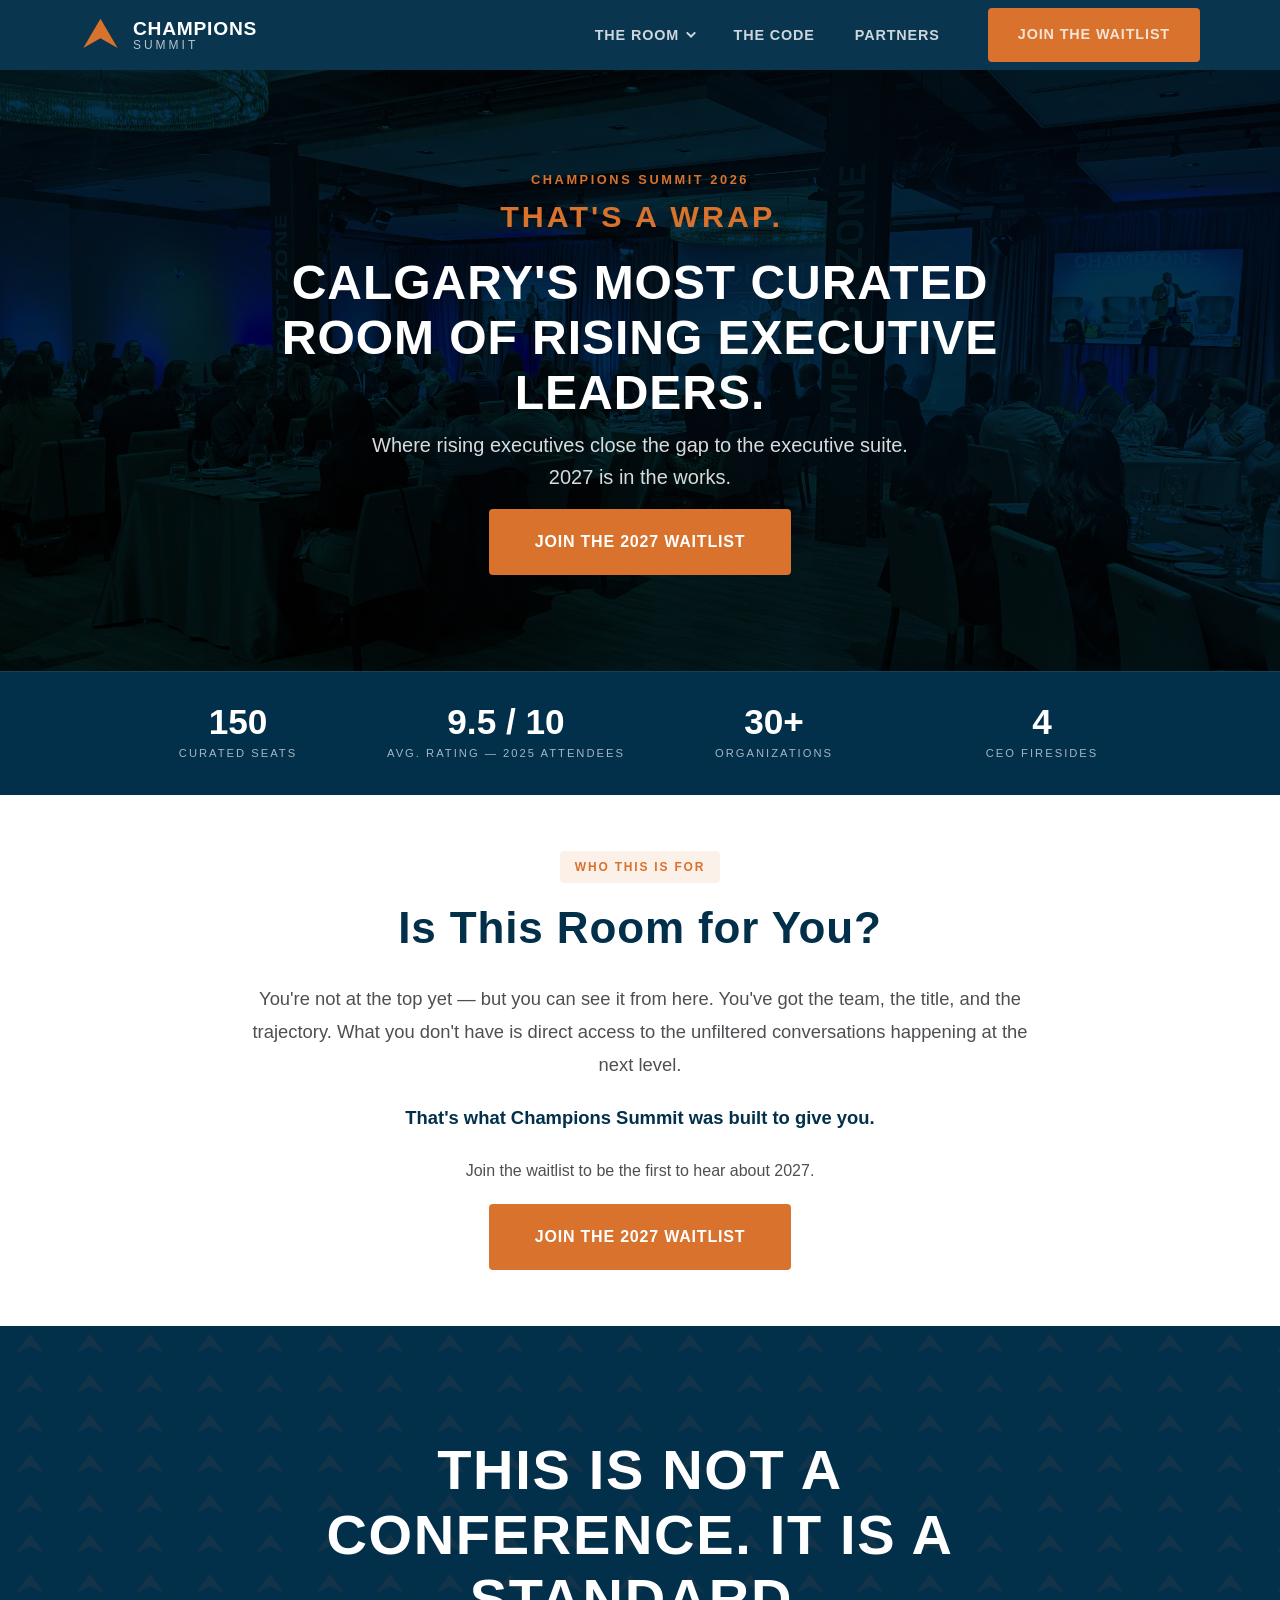
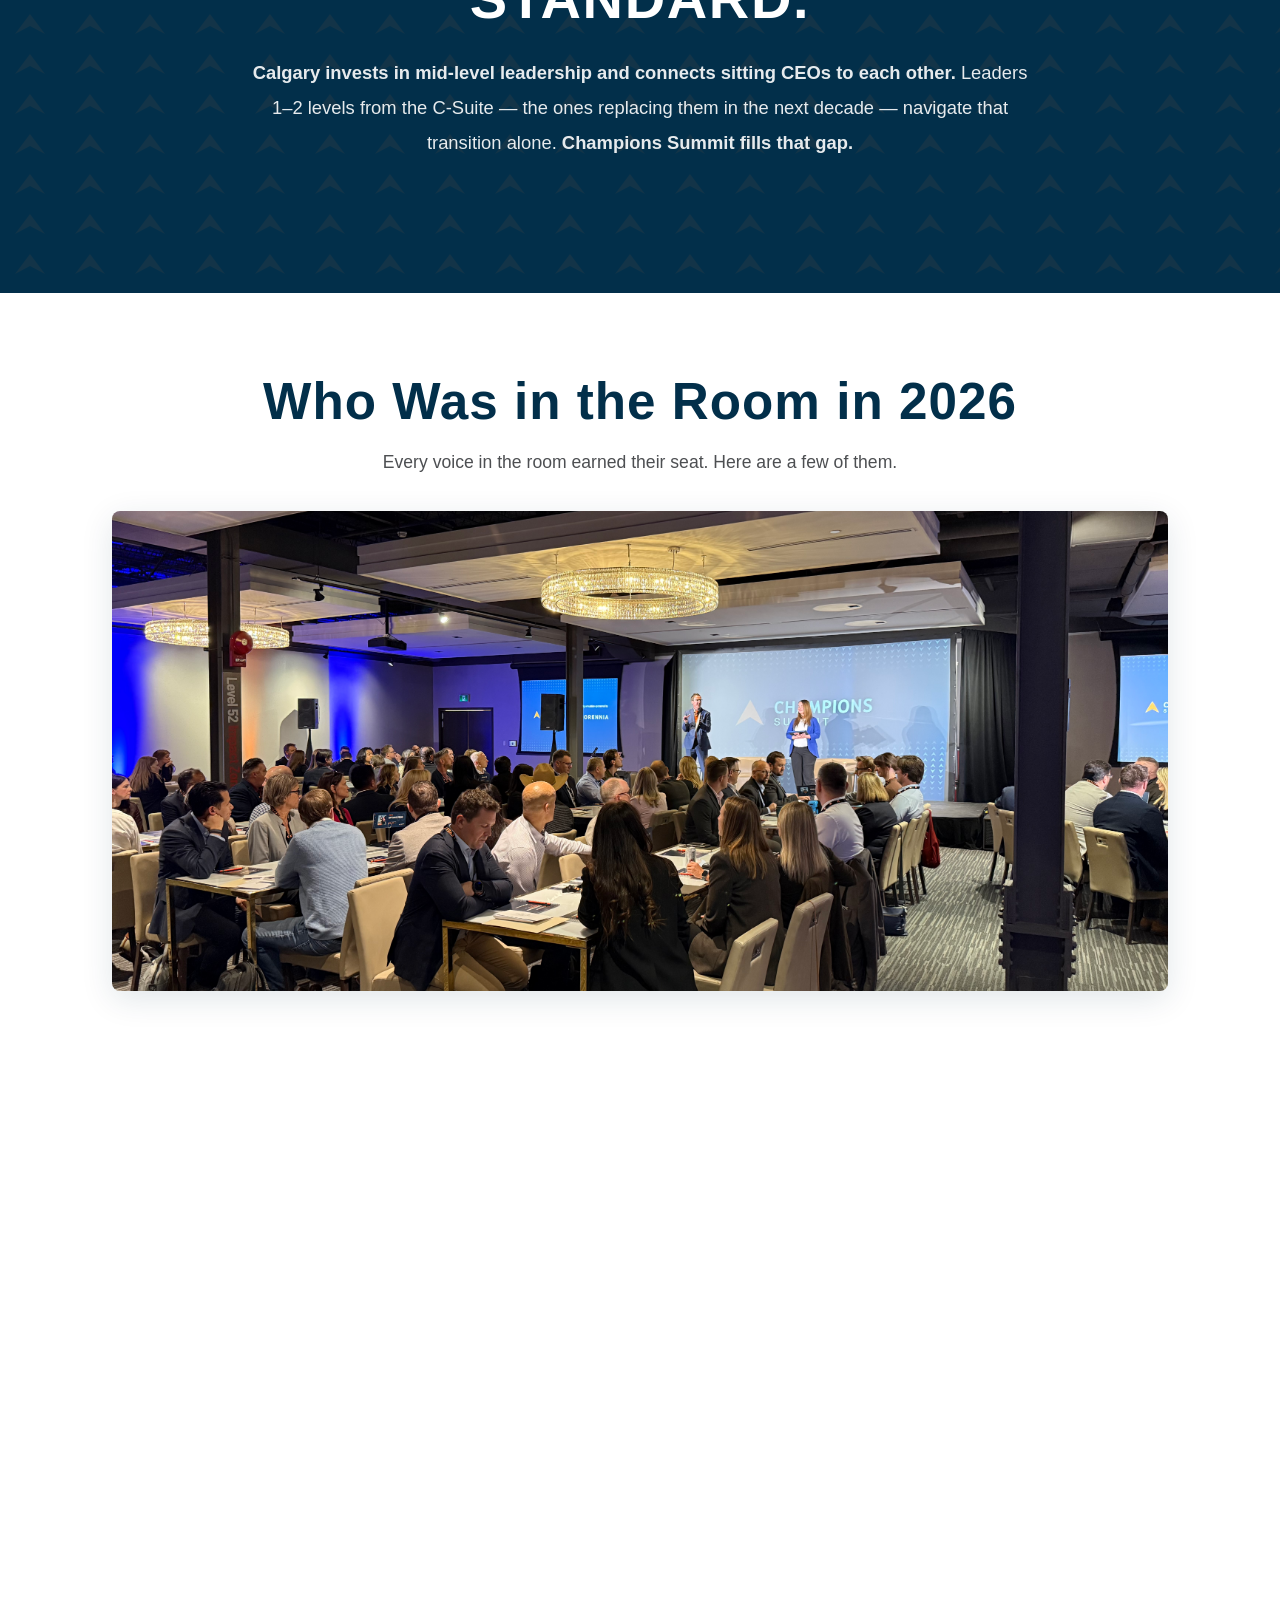
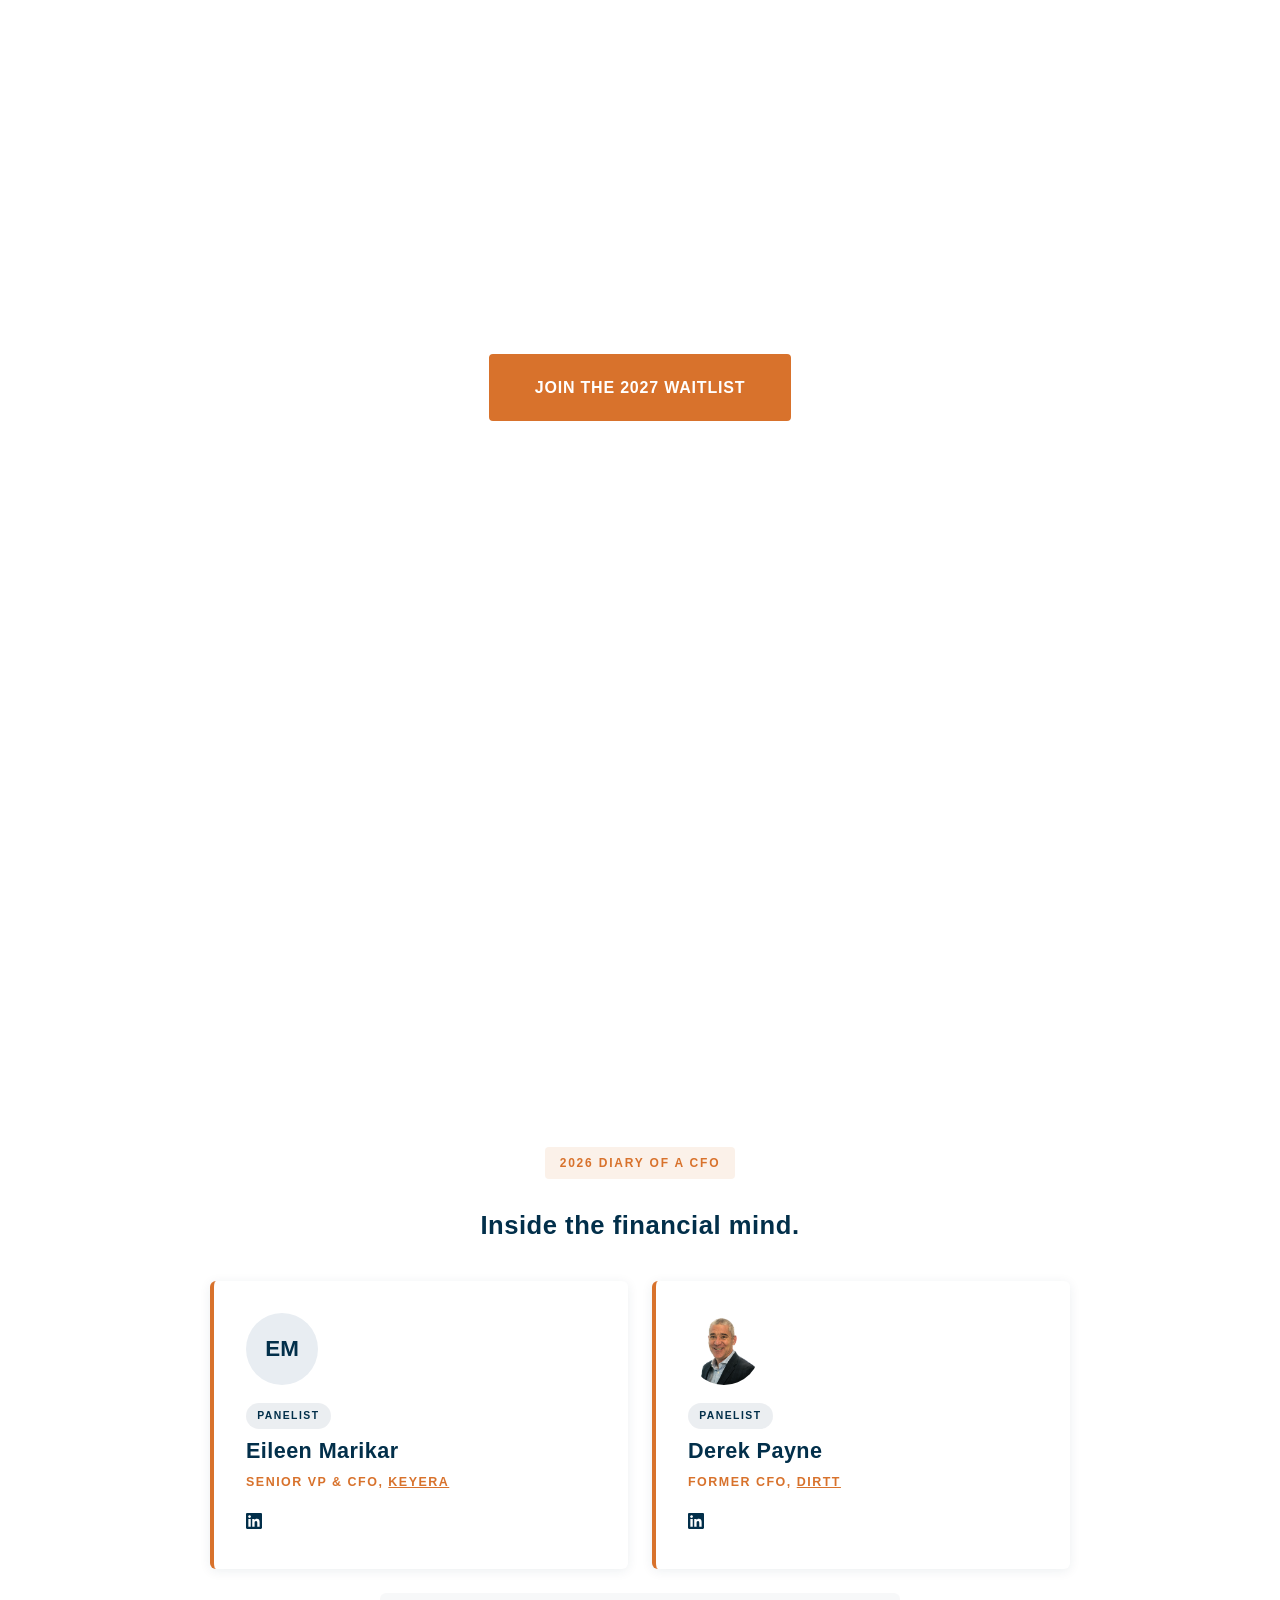
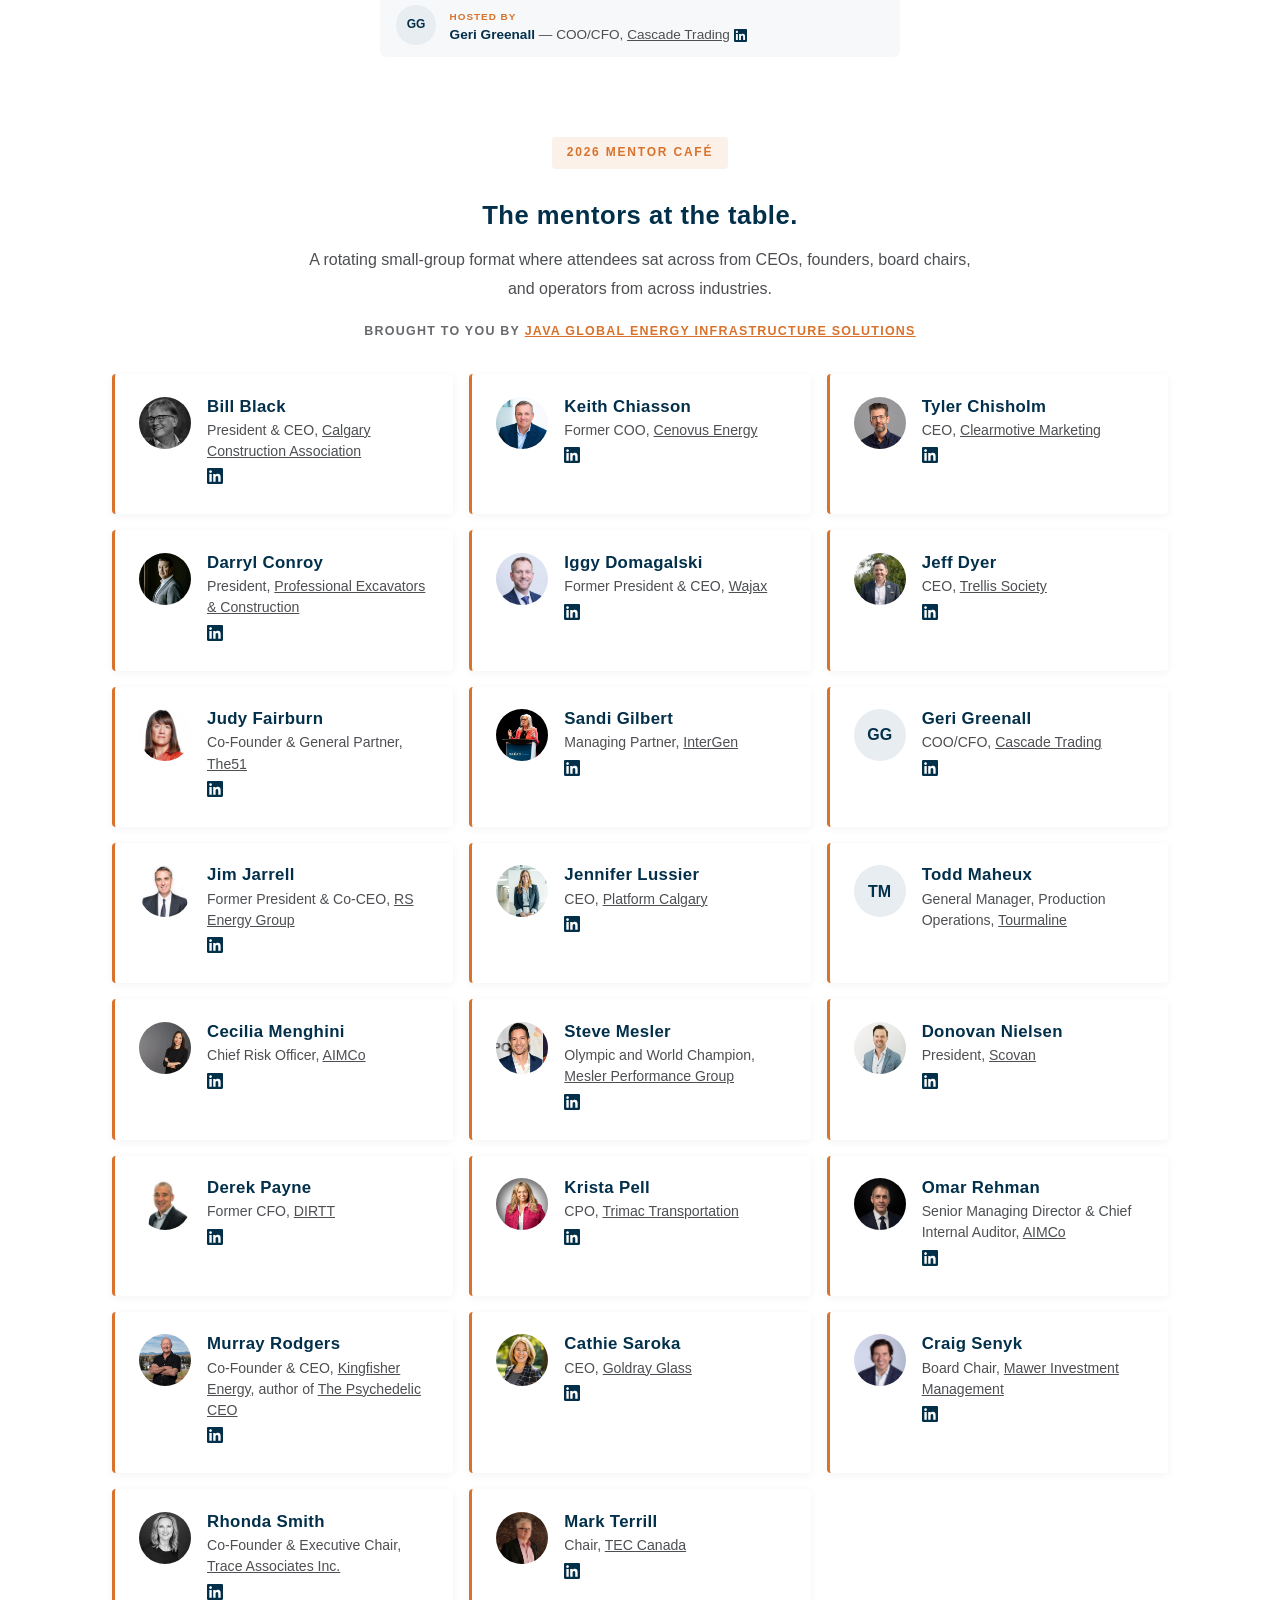
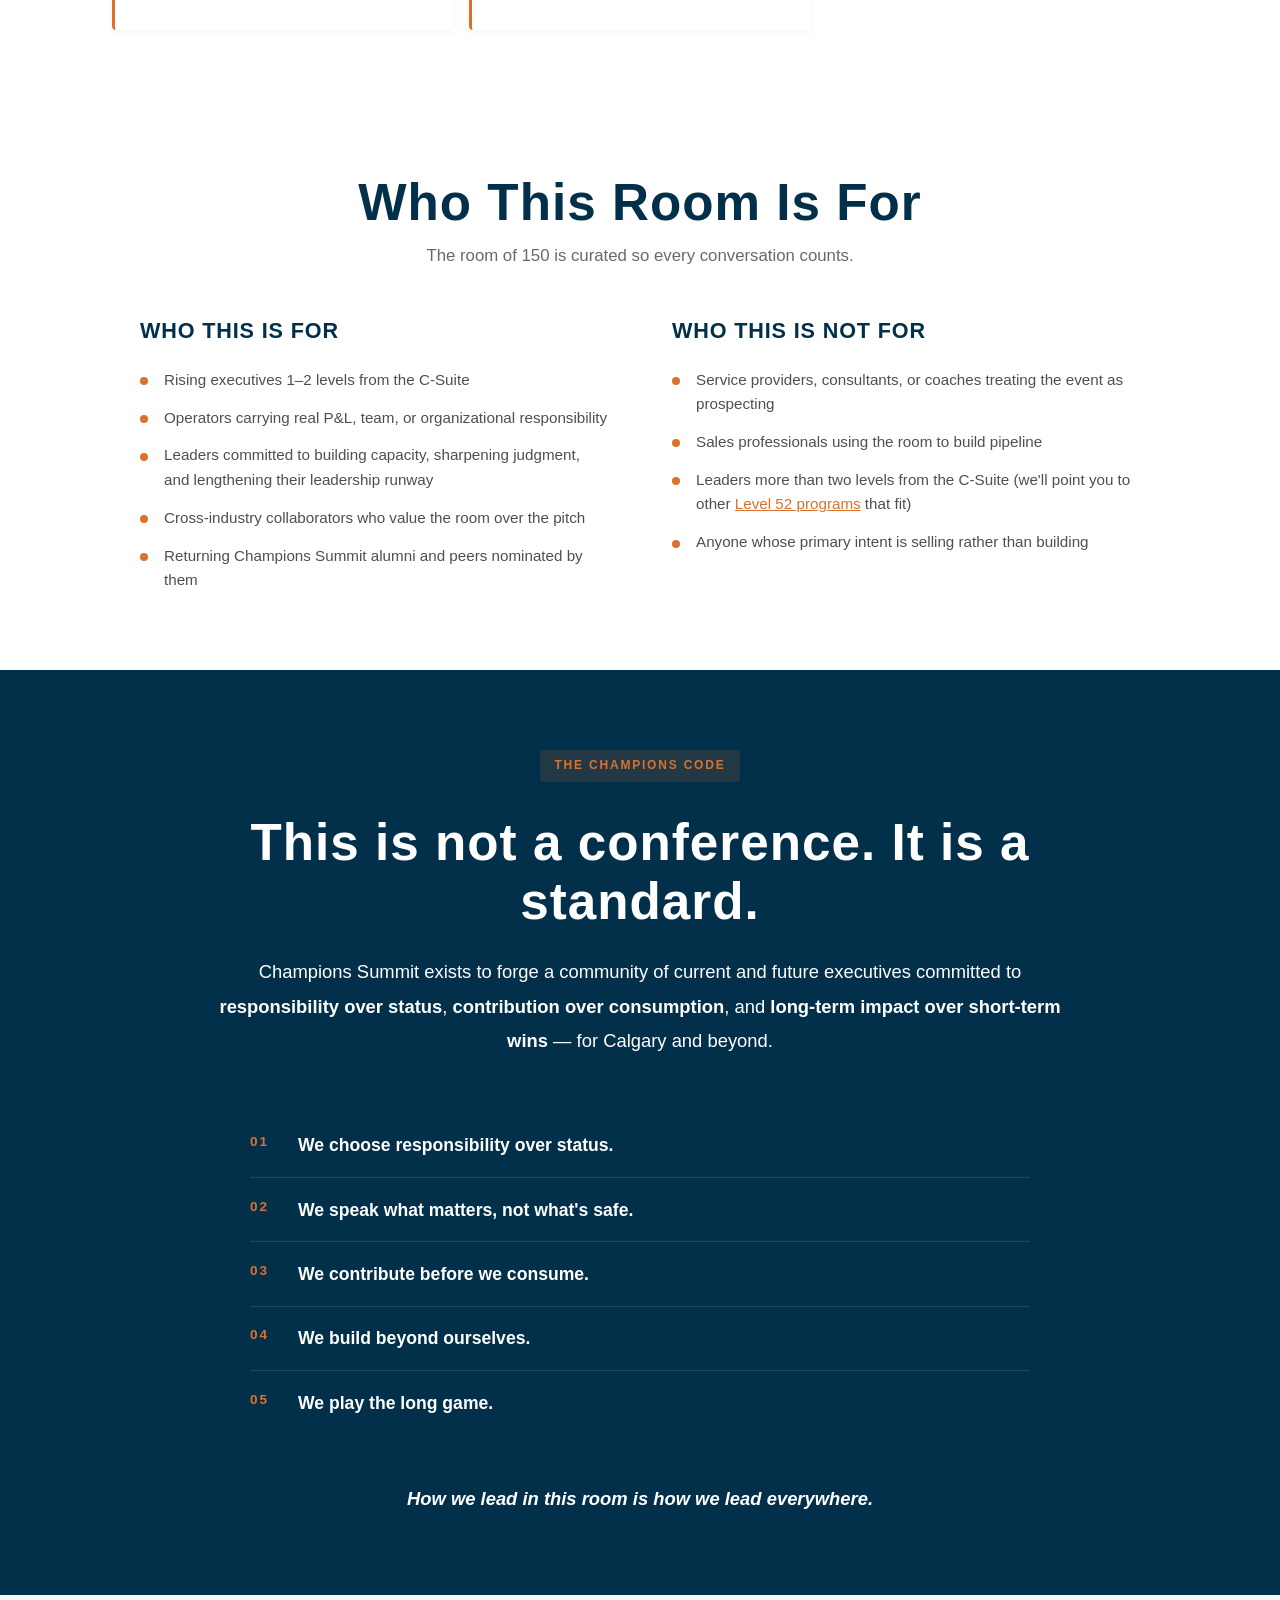
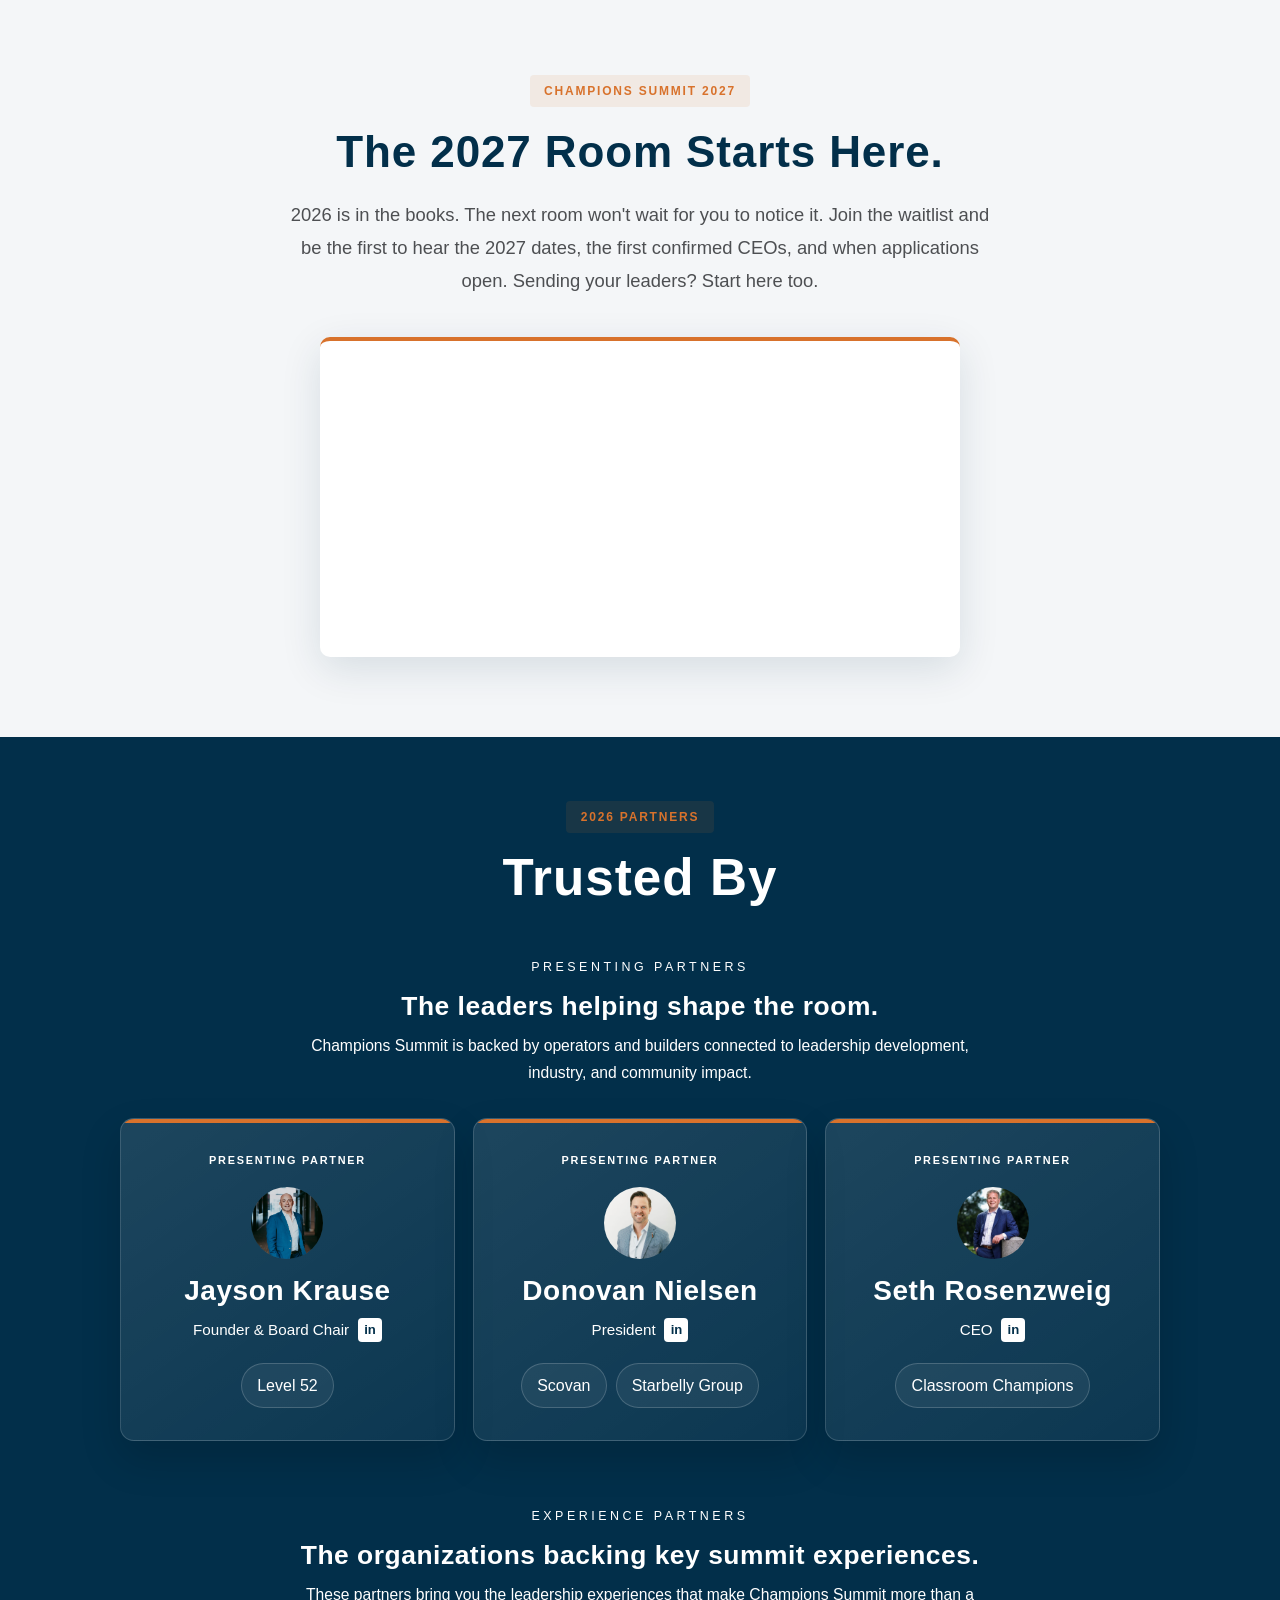
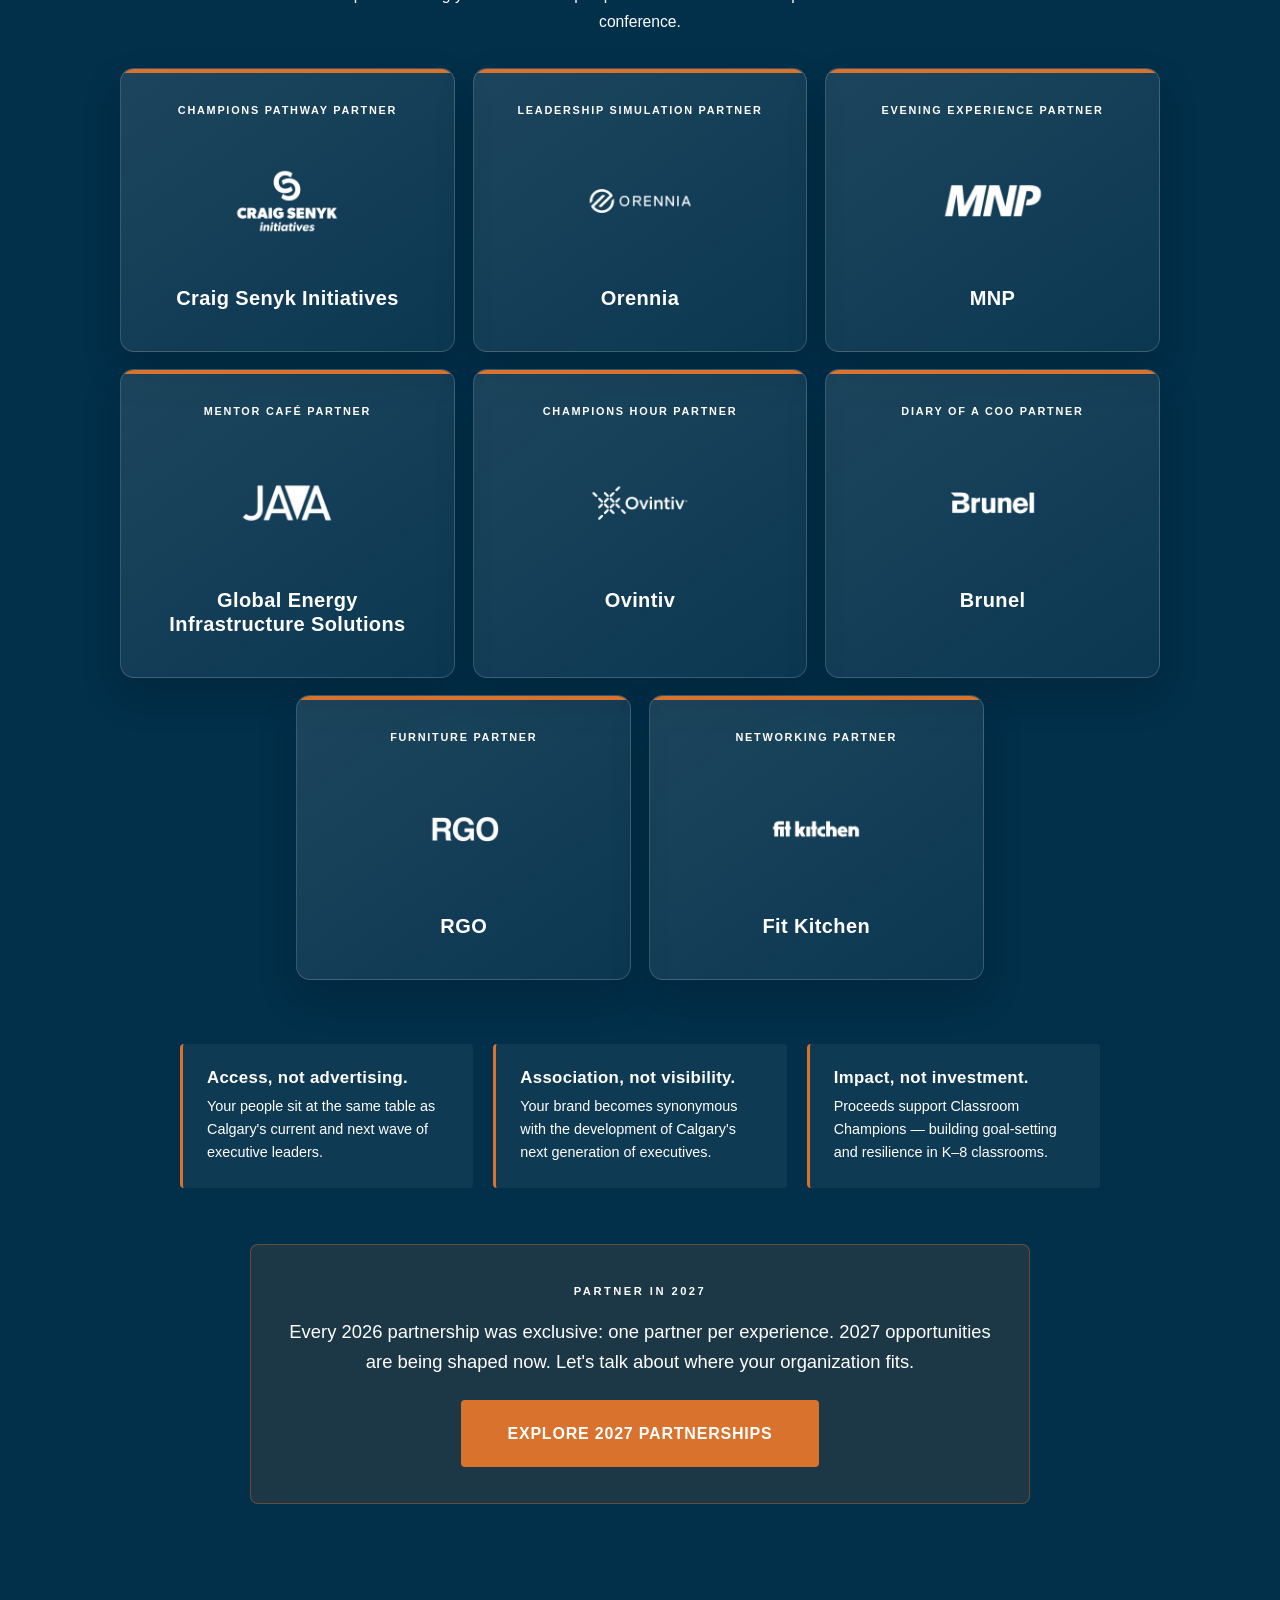
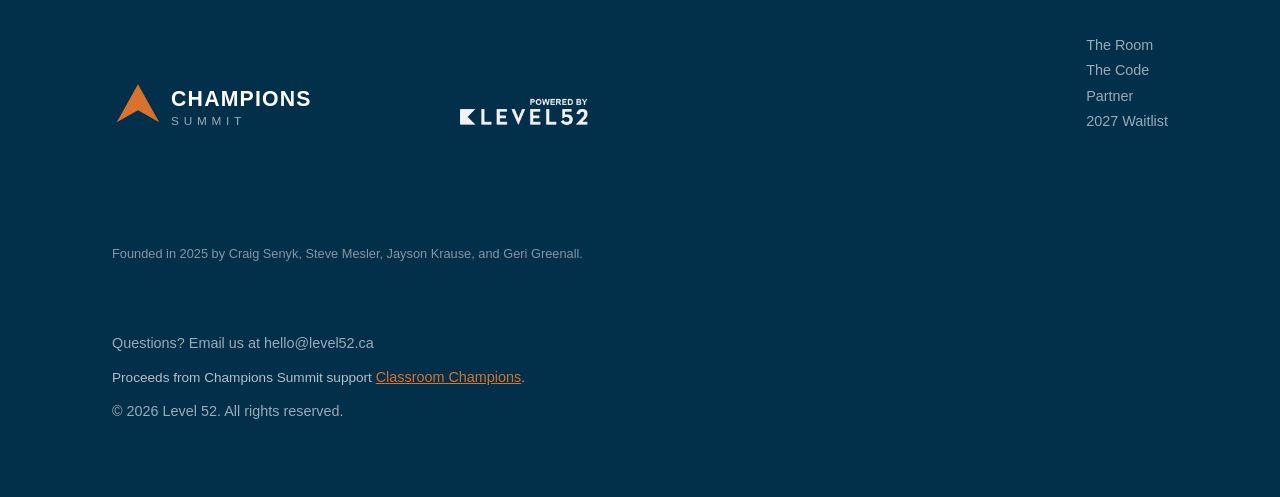
==== commit a266a657: "Add files via upload" ====
--- a/index.html
+++ b/index.html
@@ -3,14 +3,14 @@
 <head>
     <meta charset="UTF-8">
     <meta name="viewport" content="width=device-width, initial-scale=1.0">
-    <meta name="description" content="Champions Summit 2026 is a wrap. Join the interest list for Champions Summit 2027, Calgary's most curated room of rising executives.">
-    <title>Champions Summit | Join the 2027 Interest List | Calgary</title>
+    <meta name="description" content="Champions Summit 2026 is a wrap. Join the waitlist to be the first to hear about Champions Summit 2027, Calgary's most curated room of rising executives.">
+    <title>Champions Summit | Join the 2027 Waitlist | Calgary</title>
     <link rel="canonical" href="https://www.championssummit.ca/">
     <meta property="og:type" content="website">
     <meta property="og:site_name" content="Champions Summit">
     <meta property="og:url" content="https://www.championssummit.ca/">
-    <meta property="og:title" content="Champions Summit | Join the 2027 Interest List">
-    <meta property="og:description" content="2026 is a wrap. Be first to hear about Champions Summit 2027 in Calgary.">
+    <meta property="og:title" content="Champions Summit | Join the 2027 Waitlist">
+    <meta property="og:description" content="2026 is a wrap. Join the waitlist to be the first to hear about Champions Summit 2027 in Calgary.">
     <meta property="og:image" content="https://www.championssummit.ca/photos/share_image.jpg">
     <meta property="og:image:width" content="1200">
     <meta property="og:image:height" content="627">
@@ -219,7 +219,10 @@
                 transition: none !important;
             }
         }
-        /* POST-EVENT: 2027 INTEREST FORM */
+        /* POST-EVENT: HERO "THAT'S A WRAP" */
+        .hero-content .hero-wrap { display:block; font-family:'Trebuchet MS','Lucida Grande',sans-serif; font-size:clamp(1.4rem,2.6vw,1.9rem); font-weight:700; text-transform:uppercase; letter-spacing:.1em; padding-left:.1em; color:#D8722C; margin:-.25rem auto 1.25rem; line-height:1.2; text-align:center; }
+
+        /* POST-EVENT: 2027 WAITLIST FORM */
         .cs-interest { background:#F4F6F8; padding:5rem 0; }
         .cs-interest-intro { max-width:720px; margin:0 auto 2.5rem; text-align:center; }
         .cs-form-card { max-width:640px; margin:0 auto; background:#FFF; border-top:4px solid #D8722C; border-radius:10px; box-shadow:0 12px 40px rgba(2,47,74,0.12); padding:2rem 1.75rem; text-align:left; min-height:320px; }
@@ -259,7 +262,7 @@
                 </li>
                 <li><a href="#code">The Code</a></li>
                 <li><a href="#partners">Partners</a></li>
-                <li><a href="#interest" class="btn-primary nav-cta">2027 Interest List</a></li>
+                <li><a href="#waitlist" class="btn-primary nav-cta">Join the Waitlist</a></li>
             </ul>
         </div>
     </nav>
@@ -273,12 +276,13 @@
             <div style="position:absolute;inset:0;background-image:url('hero-bg.jpg');background-size:cover;background-position:center 40%;z-index:0;"></div>
             <div class="hero-overlay" style="background:rgba(2,47,74,0.99);"></div>
             <div class="hero-content">
-                <span class="hero-accent">CHAMPIONS SUMMIT 2026 · THAT'S A WRAP</span>
+                <span class="hero-accent">Champions Summit 2026</span>
+                <p class="hero-wrap">That's a Wrap.</p>
                 <h1>Calgary's Most Curated Room of Rising Executive Leaders.</h1>
-                <p style="font-size:1.25rem; line-height:1.6; margin-bottom:.75rem;">Where rising executives close the gap to the executive suite. 2027 is next.</p>
+                <p style="font-size:1.25rem; line-height:1.6; margin-bottom:.75rem;">Where rising executives close the gap to the executive suite.<br>2027 is in the works.</p>
 
                 <div class="hero-cta">
-                    <a href="#interest" class="btn btn-primary btn-large">Join the 2027 Interest List</a>
+                    <a href="#waitlist" class="btn btn-primary btn-large">Join the 2027 Waitlist</a>
                 </div>
             </div>
         </section>
@@ -318,8 +322,9 @@
                     <span class="accent-label" style="background:rgba(216,114,44,0.1); color:#D8722C; margin-bottom:1.25rem; display:inline-block;">WHO THIS IS FOR</span>
                     <h2 style="color:#022F4A; font-size:clamp(1.8rem,3.5vw,2.75rem); margin-bottom:1.75rem;">Is This Room for You?</h2>
                     <p style="font-size:1.15rem; color:#4D4F52; line-height:1.8; margin-bottom:1.25rem;">You're not at the top yet — but you can see it from here. You've got the team, the title, and the trajectory. What you don't have is direct access to the unfiltered conversations happening at the next level.</p>
-                    <p style="font-size:1.15rem; color:#022F4A; font-weight:700; line-height:1.8; margin:0 0 2rem;">That's what Champions Summit was built to give you.</p>
-                    <a href="#interest" class="btn-primary btn-large">Join the 2027 Interest List</a>
+                    <p style="font-size:1.15rem; color:#022F4A; font-weight:700; line-height:1.8; margin:0 0 1.5rem;">That's what Champions Summit was built to give you.</p>
+                    <p style="font-size:1rem; color:#4D4F52; line-height:1.6; margin:0 0 1.25rem;">Join the waitlist to be the first to hear about 2027.</p>
+                    <a href="#waitlist" class="btn-primary btn-large">Join the 2027 Waitlist</a>
                 </div>
             </div>
         </section>
@@ -466,14 +471,14 @@
         ========================================================================= -->
         <section class="section section--white" id="the-room">
             <div class="section-container">
-                <h2 style="text-align:center;">Who Was in the Room</h2>
+                <h2 style="text-align:center;">Who Was in the Room in 2026</h2>
                 <p style="text-align:center; max-width:760px; margin:0 auto 2rem; color:#4D4F52; font-size:1.1rem; line-height:1.8;">
                     Every voice in the room earned their seat. Here are a few of them.
                 </p>
 
                 <!-- WIDE ROOM SHOT -->
                 <div class="fade-in" style="max-width:1100px; margin:0 auto 3rem; border-radius:8px; overflow:hidden; box-shadow:0 8px 32px rgba(2,47,74,0.12);">
-                    <img src="photos/wide_room_shot.jpg" alt="Champions Summit 2025 — full room" style="width:100%; display:block; object-fit:cover; max-height:480px;">
+                    <img src="photos/wide_room_shot.jpg" alt="Champions Summit 2026, full room" style="width:100%; display:block; object-fit:cover; max-height:480px;">
                 </div>
 
                 <!-- 2026 CONFIRMED CEO FIRESIDES — full cards -->
@@ -533,7 +538,7 @@
 
                 <!-- INTERSTITIAL CTA -->
                 <div style="text-align:center; margin-top:3rem;">
-                    <a href="#interest" class="btn-primary btn-large">Join the 2027 Interest List</a>
+                    <a href="#waitlist" class="btn-primary btn-large">Join the 2027 Waitlist</a>
                 </div>
 
                 <!-- DIARY OF A COO -->
@@ -959,27 +964,27 @@
         </section>
 
         <!-- ========================================================================
-             6. 2027 INTEREST LIST (HubSpot form). Every CTA on the page points here.
+             6. 2027 WAITLIST (HubSpot form). Every CTA on the page points here, except the partner email.
         ========================================================================= -->
-        <section class="cs-interest" id="interest">
+        <section class="cs-interest" id="waitlist">
             <div class="container fade-in">
                 <div class="cs-interest-intro">
                     <span class="accent-label" style="background:rgba(216,114,44,0.1); color:#D8722C; margin-bottom:1.25rem; display:inline-block;">CHAMPIONS SUMMIT 2027</span>
                     <h2 style="font-size:clamp(1.8rem,3.5vw,2.75rem); color:#022F4A; margin-bottom:1.25rem;">The 2027 Room Starts Here.</h2>
-                    <p style="font-size:1.15rem; color:#4D4F52; line-height:1.8; margin:0;">2026 is in the books. The next room won't wait for you to notice it. Join the interest list and be first to hear the 2027 dates, the first confirmed CEOs, and when applications open. Sending your leaders? Start here too.</p>
+                    <p style="font-size:1.15rem; color:#4D4F52; line-height:1.8; margin:0;">2026 is in the books. The next room won't wait for you to notice it. Join the waitlist and be the first to hear the 2027 dates, the first confirmed CEOs, and when applications open. Sending your leaders? Start here too.</p>
                 </div>
                 <div class="cs-form-card">
-                    <!-- HubSpot form: Champions Summit 2027 interest list -->
+                    <!-- HubSpot form: Champions Summit 2027 waitlist -->
                     <div class="hs-form-frame" data-region="na1" data-form-id="d0a0fad3-4e8d-44e6-b311-1c3e2280255f" data-portal-id="3933414"></div>
                 </div>
-                <p class="cs-form-note" id="cs-form-note" hidden>Form not loading? Email <a href="mailto:hello@level52.ca?subject=Champions%20Summit%202027%20Interest%20List">hello@level52.ca</a> and we'll add you to the list.</p>
+                <p class="cs-form-note" id="cs-form-note" hidden>Form not loading? Email <a href="mailto:hello@level52.ca?subject=Champions%20Summit%202027%20Waitlist">hello@level52.ca</a> and we'll add you to the waitlist.</p>
             </div>
             <script src="https://js.hsforms.net/forms/embed/3933414.js" defer></script>
             <script>
             /* Shows the email fallback if the HubSpot form hasn't appeared (ad blockers, network issues). */
             window.addEventListener('load', function () {
                 setTimeout(function () {
-                    var frame = document.querySelector('#interest .hs-form-frame');
+                    var frame = document.querySelector('#waitlist .hs-form-frame');
                     if (frame && !frame.querySelector('iframe')) document.getElementById('cs-form-note').hidden = false;
                 }, 8000);
             });
@@ -1171,7 +1176,7 @@
                         <li><a href="#the-room">The Room</a></li>
                         <li><a href="#code">The Code</a></li>
                         <li><a href="#partners">Partner</a></li>
-                        <li><a href="#interest">2027 Interest List</a></li>
+                        <li><a href="#waitlist">2027 Waitlist</a></li>
                     </ul>
                 </div>
                 <div class="footer-contact">
@@ -1183,9 +1188,9 @@
         </div>
     </footer>
 
-    <!-- 2027 INTEREST POP-UP
+    <!-- 2027 WAITLIST POP-UP
          Opens once per device: after 45 seconds, or when the mouse leaves the top of the window.
-         Skipped if the visitor is already looking at the interest form or has submitted it.
+         Skipped if the visitor is already looking at the waitlist form or has submitted it.
          (The old apply pop-up in main.js stays switched off.) -->
     <style>
         .cs-pop { position:fixed; inset:0; z-index:9000; display:flex; align-items:center; justify-content:center; padding:1.25rem; background:rgba(2,47,74,0.75); backdrop-filter:blur(4px); opacity:0; visibility:hidden; pointer-events:none; transition:opacity .35s ease, visibility 0s linear .35s; }
@@ -1208,7 +1213,7 @@
             <button type="button" class="cs-pop-close" id="cs-pop-close" aria-label="Close">&#x2715;</button>
             <p class="cs-pop-label">Champions Summit 2027</p>
             <h2 class="cs-pop-title" id="cs-pop-title">Before You Go.</h2>
-            <p class="cs-pop-text">The 2027 room is taking shape. Join the interest list and be first to hear the dates, the first confirmed CEOs, and when applications open.</p>
+            <p class="cs-pop-text">The 2027 room is taking shape. Join the waitlist and be the first to hear the dates, the first confirmed CEOs, and when applications open.</p>
             <div class="cs-pop-form">
                 <div class="hs-form-frame" data-region="na1" data-form-id="d0a0fad3-4e8d-44e6-b311-1c3e2280255f" data-portal-id="3933414"></div>
             </div>
@@ -1224,7 +1229,7 @@
         function seen() { try { return !!localStorage.getItem(KEY); } catch (e) { return false; } }
         function mark() { try { localStorage.setItem(KEY, '1'); } catch (e) {} }
         function formInView() {
-            var sec = document.getElementById('interest');
+            var sec = document.getElementById('waitlist');
             if (!sec) return false;
             var r = sec.getBoundingClientRect();
             return r.top < window.innerHeight && r.bottom > 0;
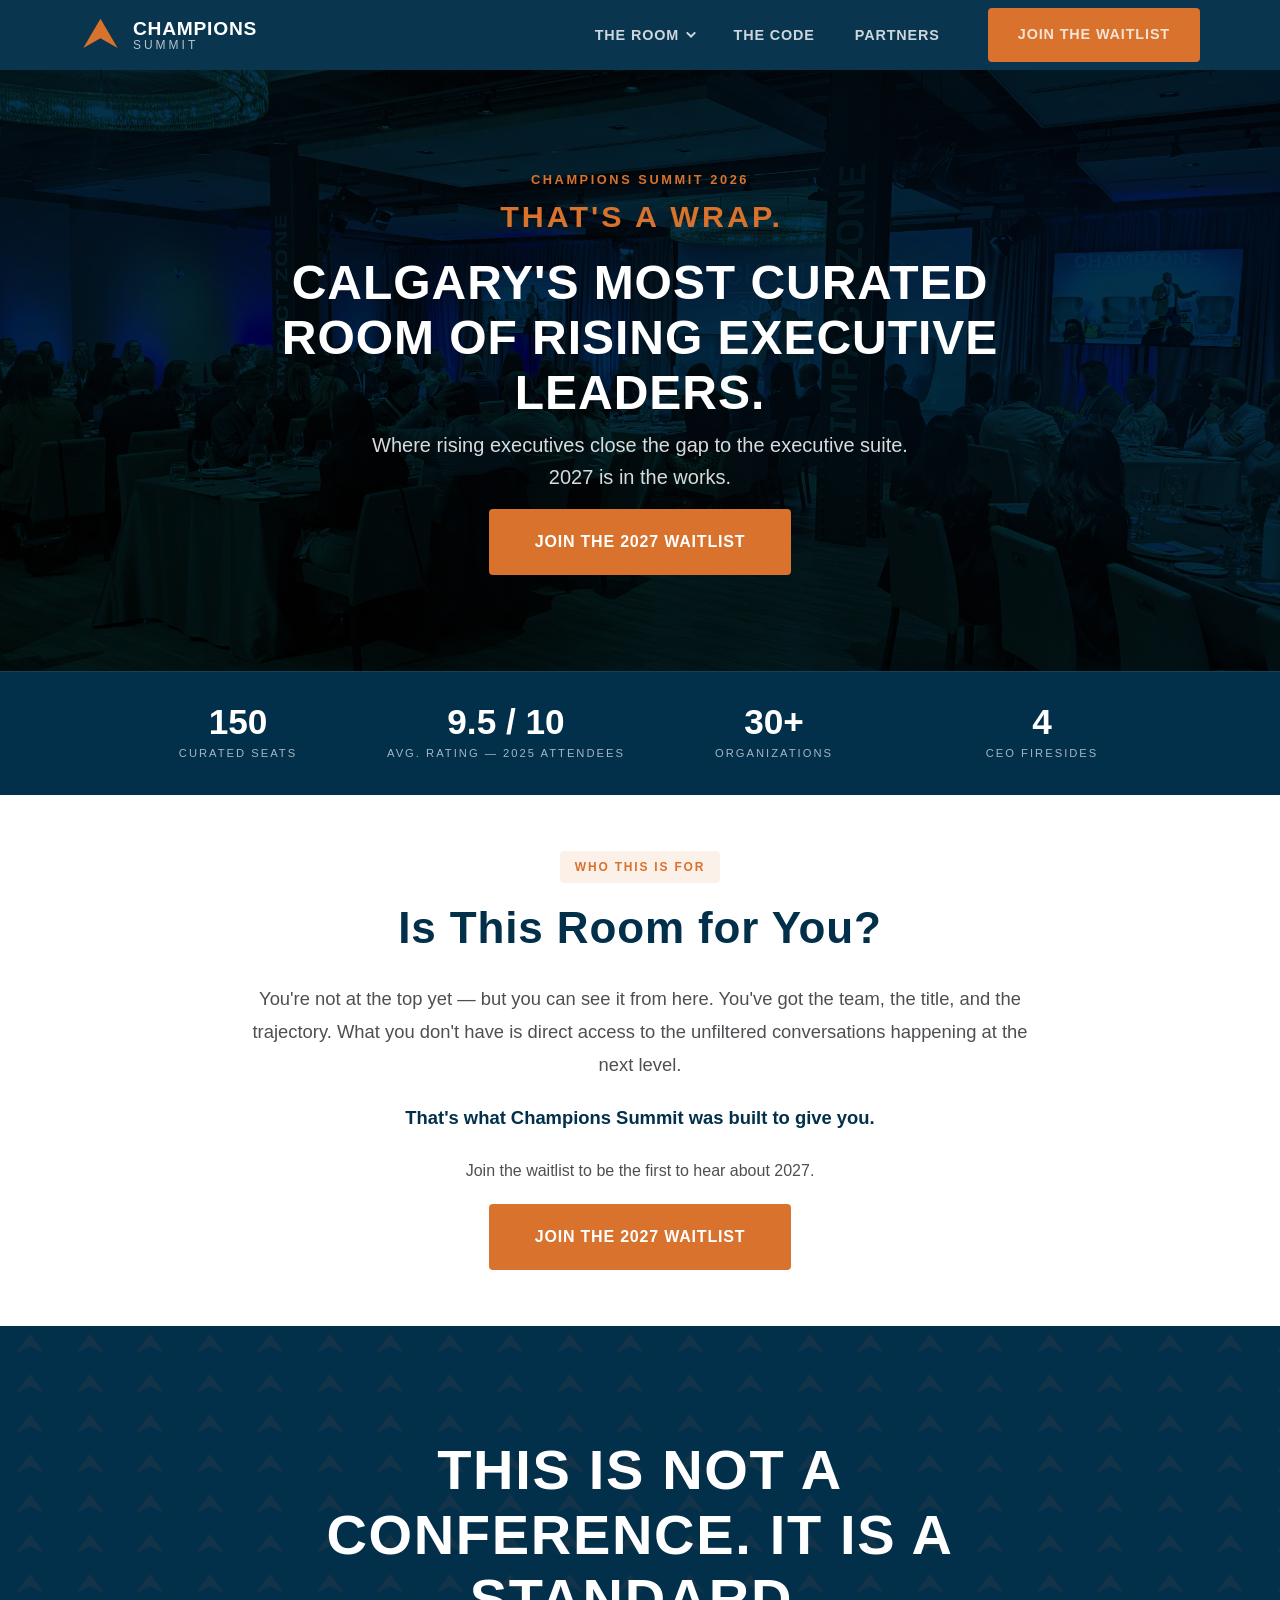
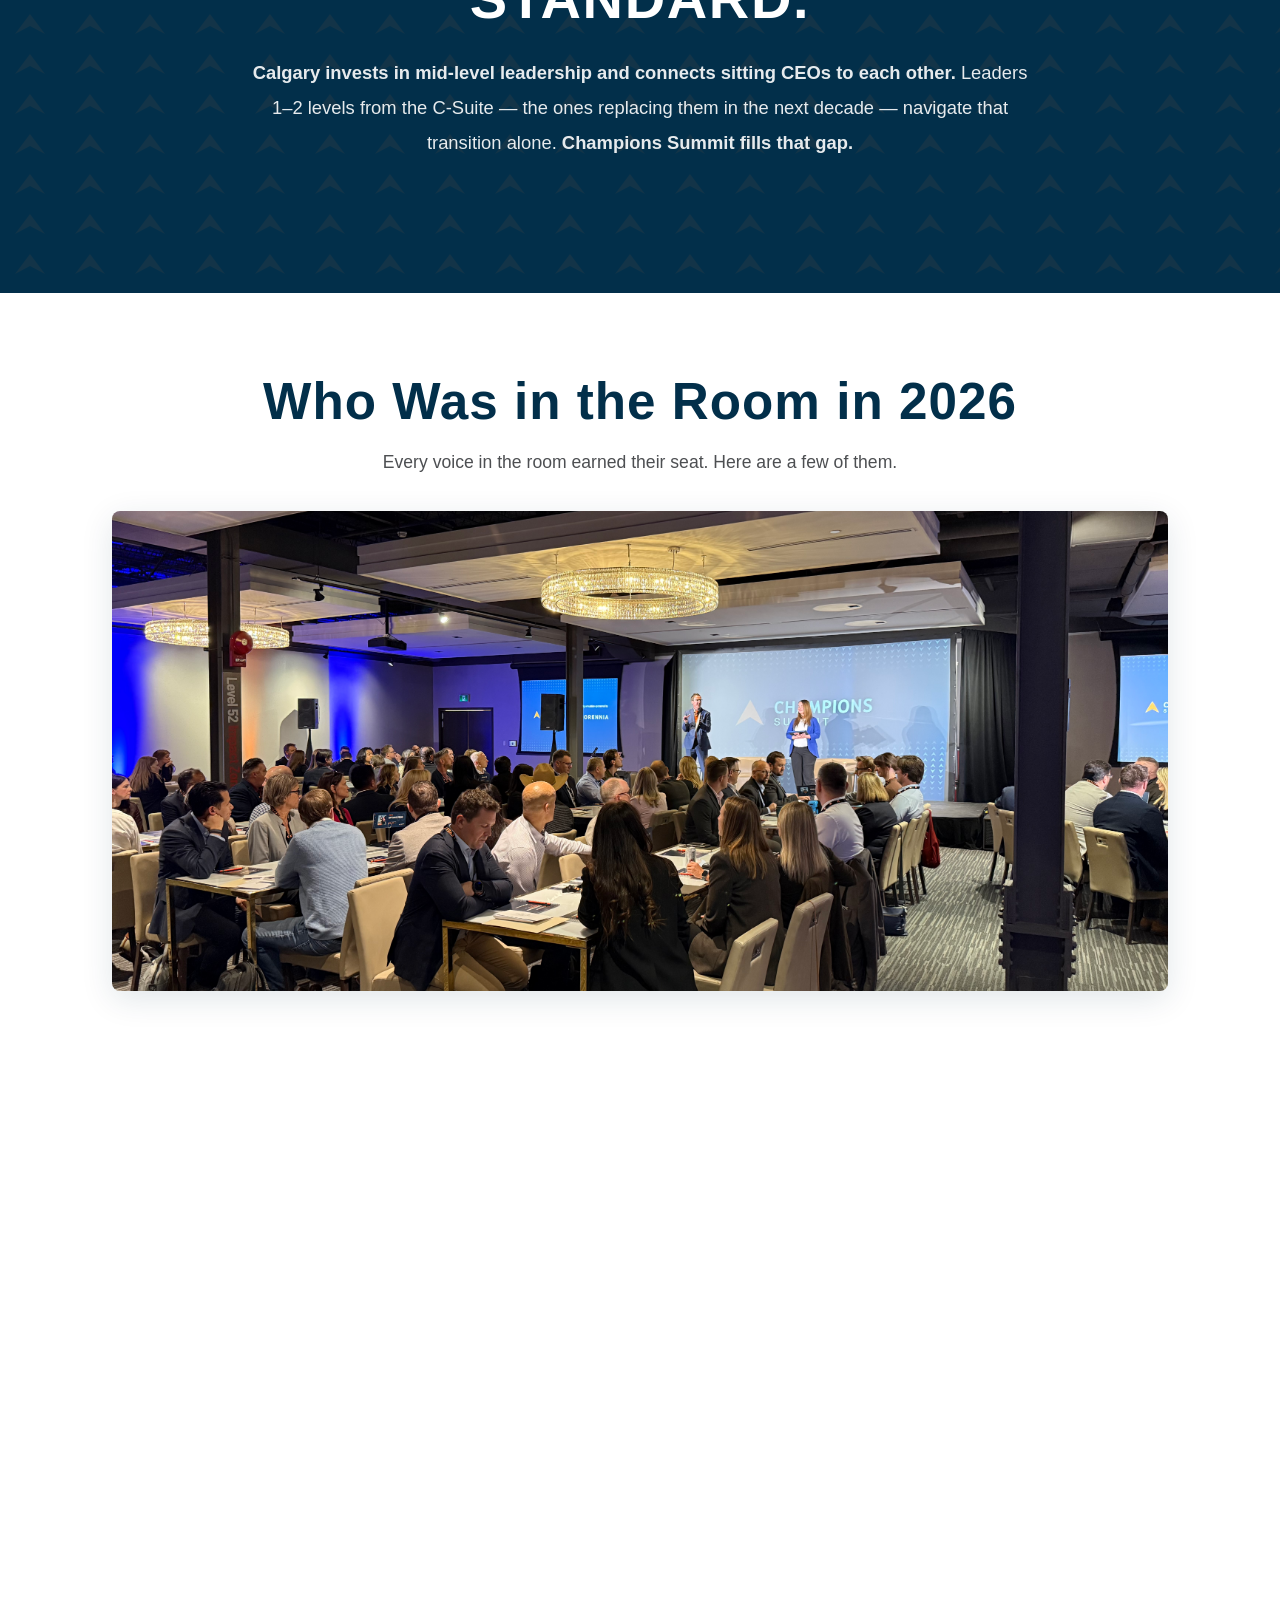
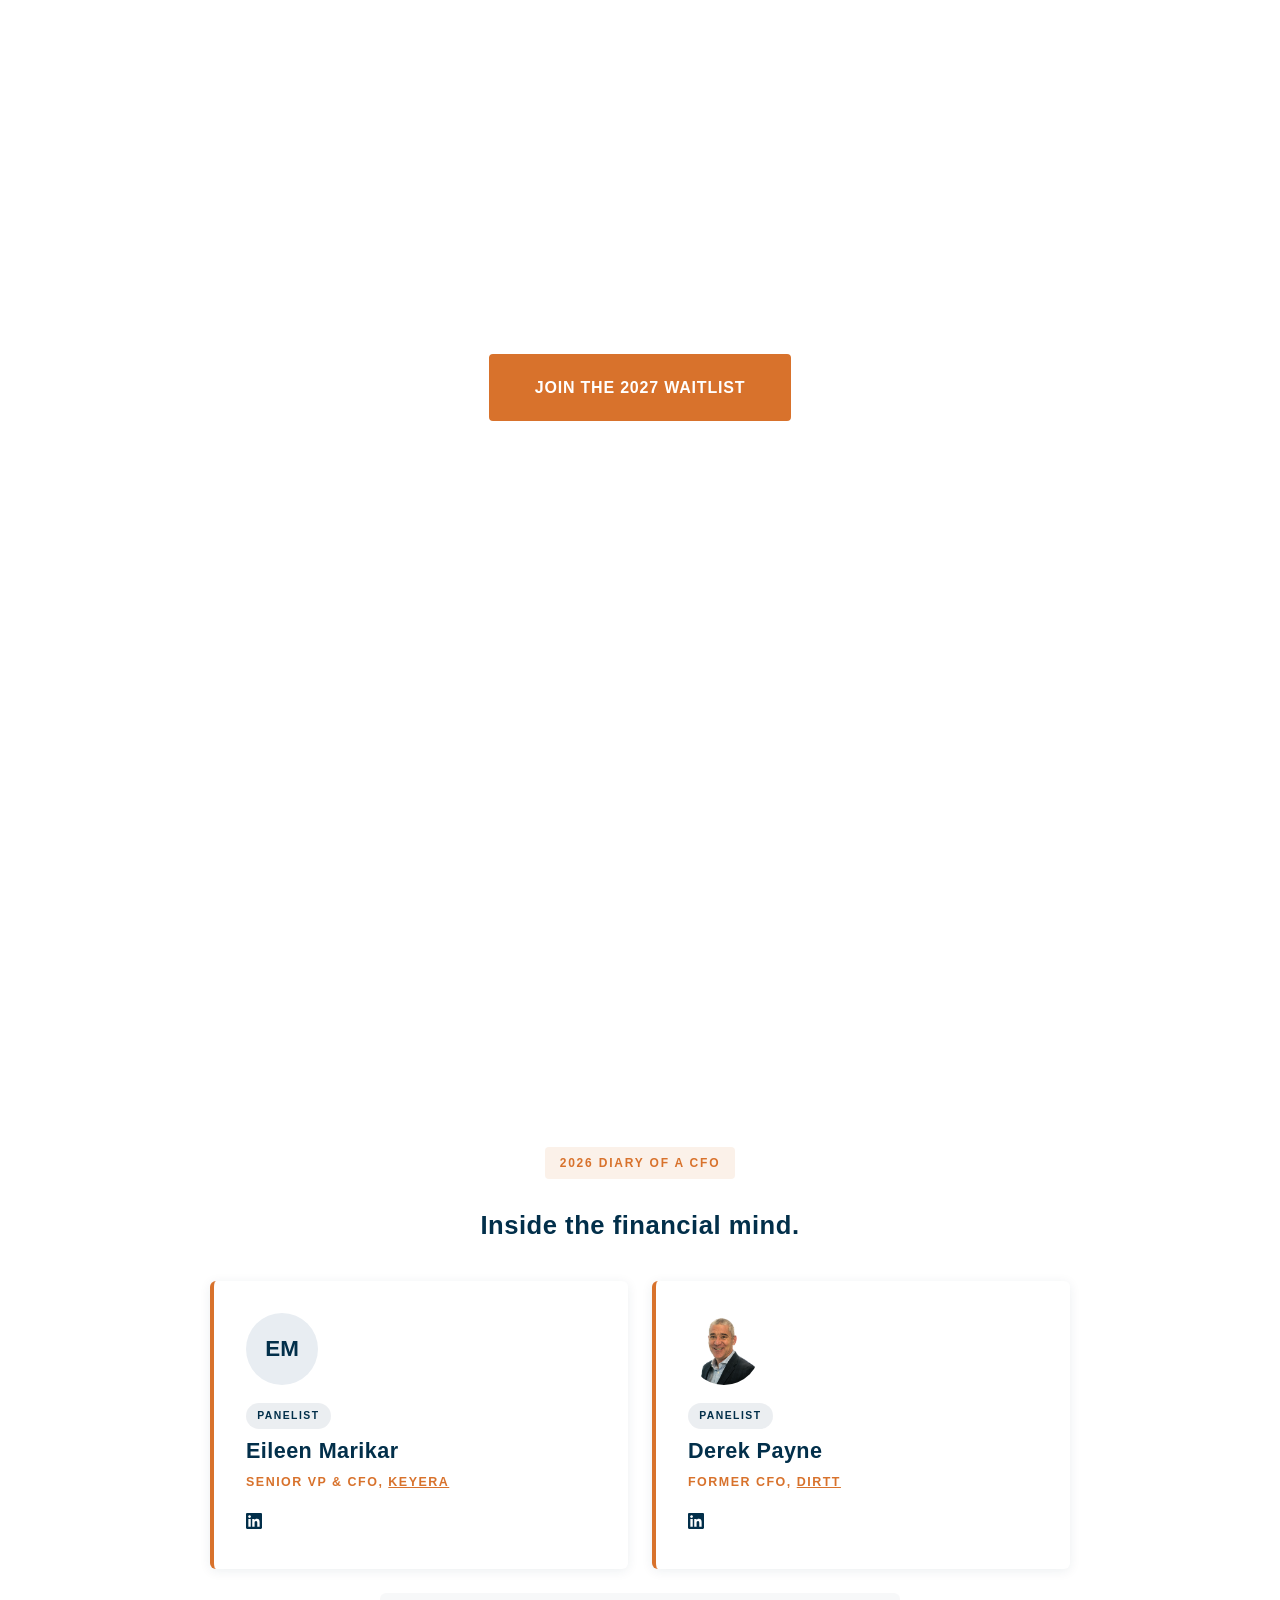
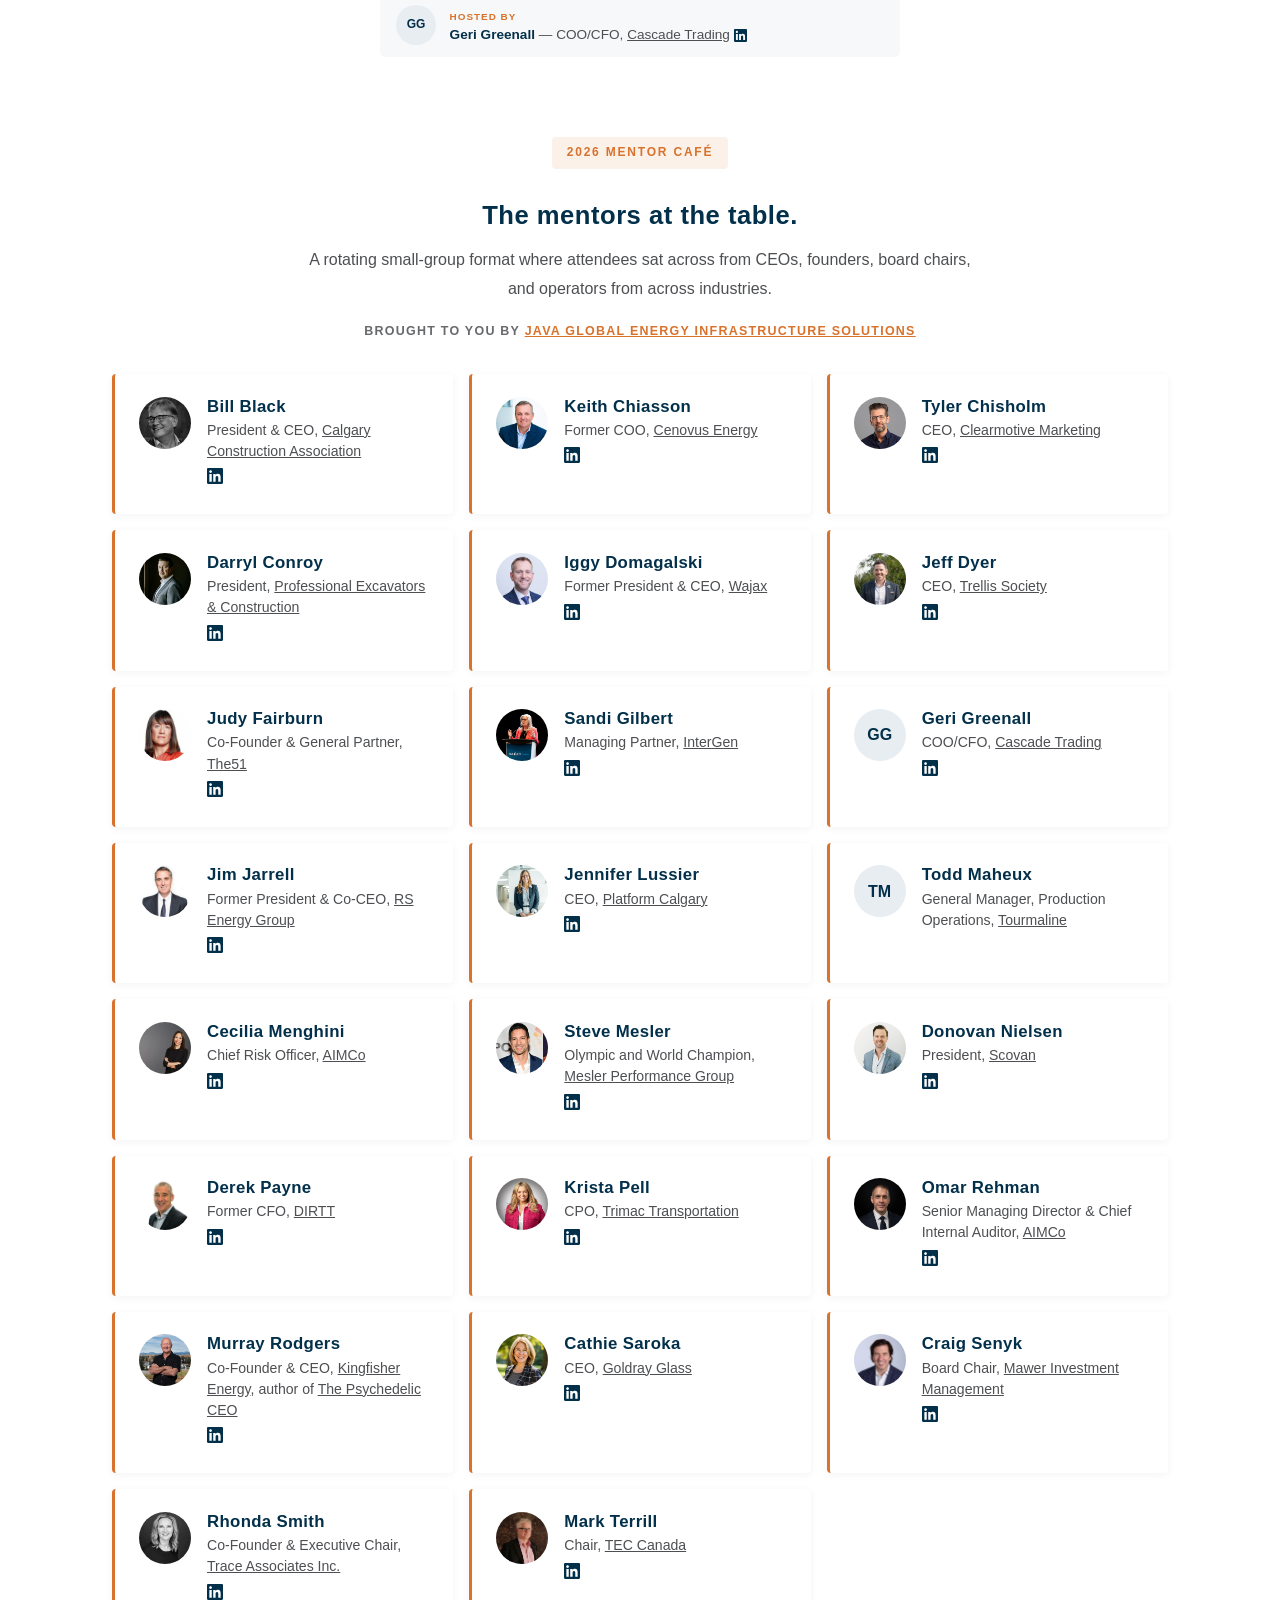
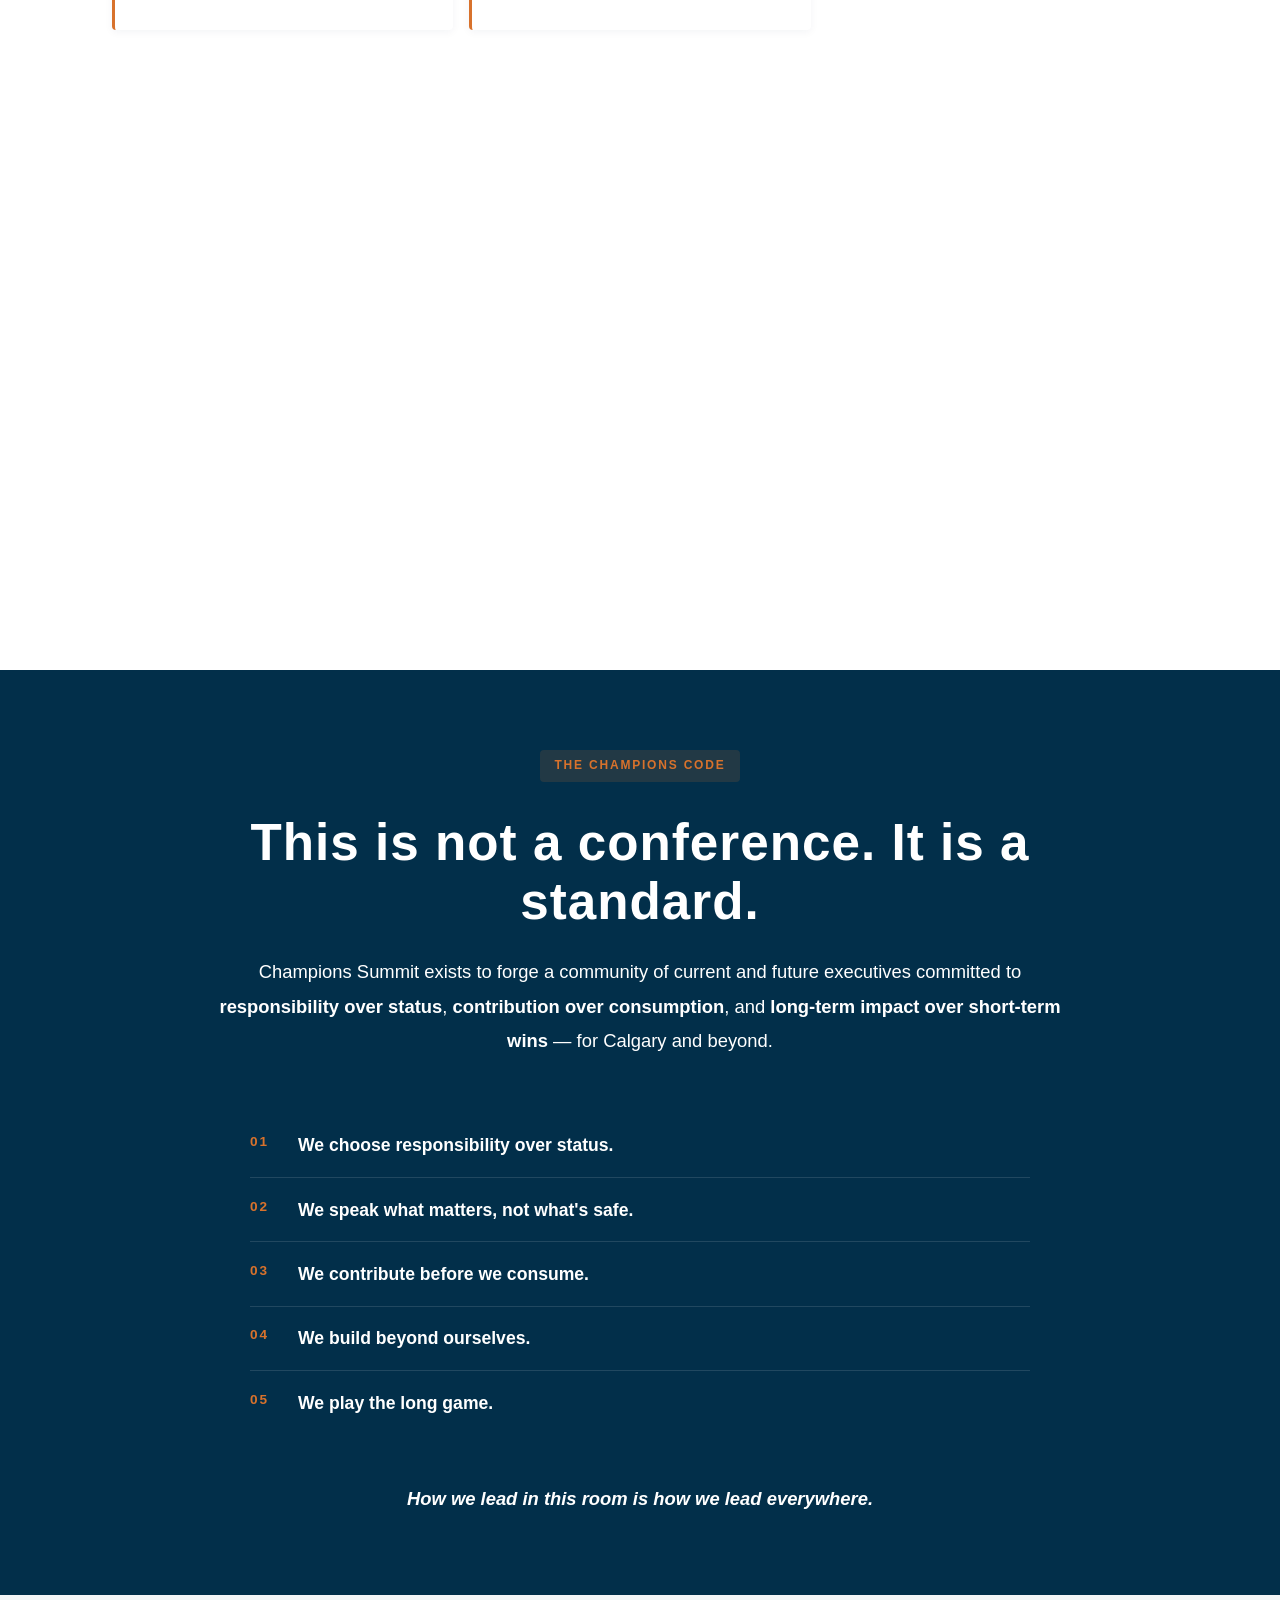
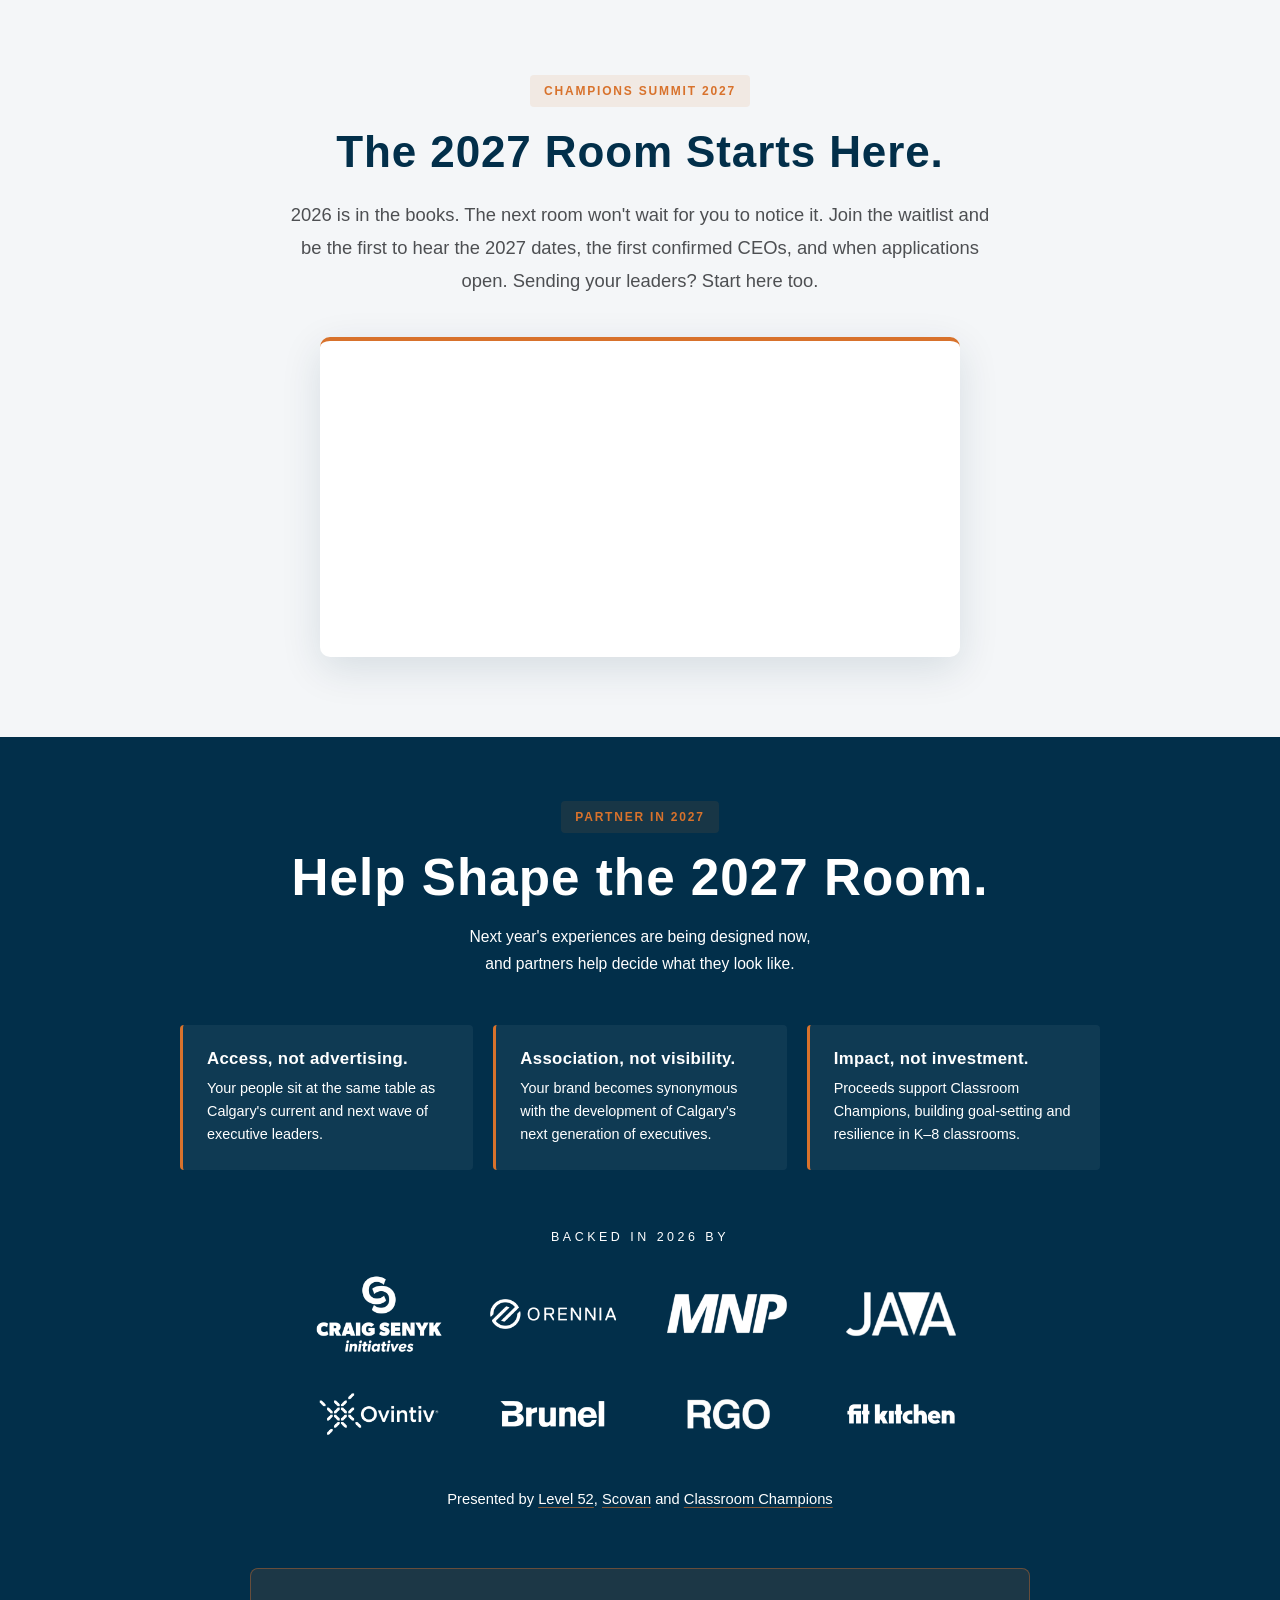
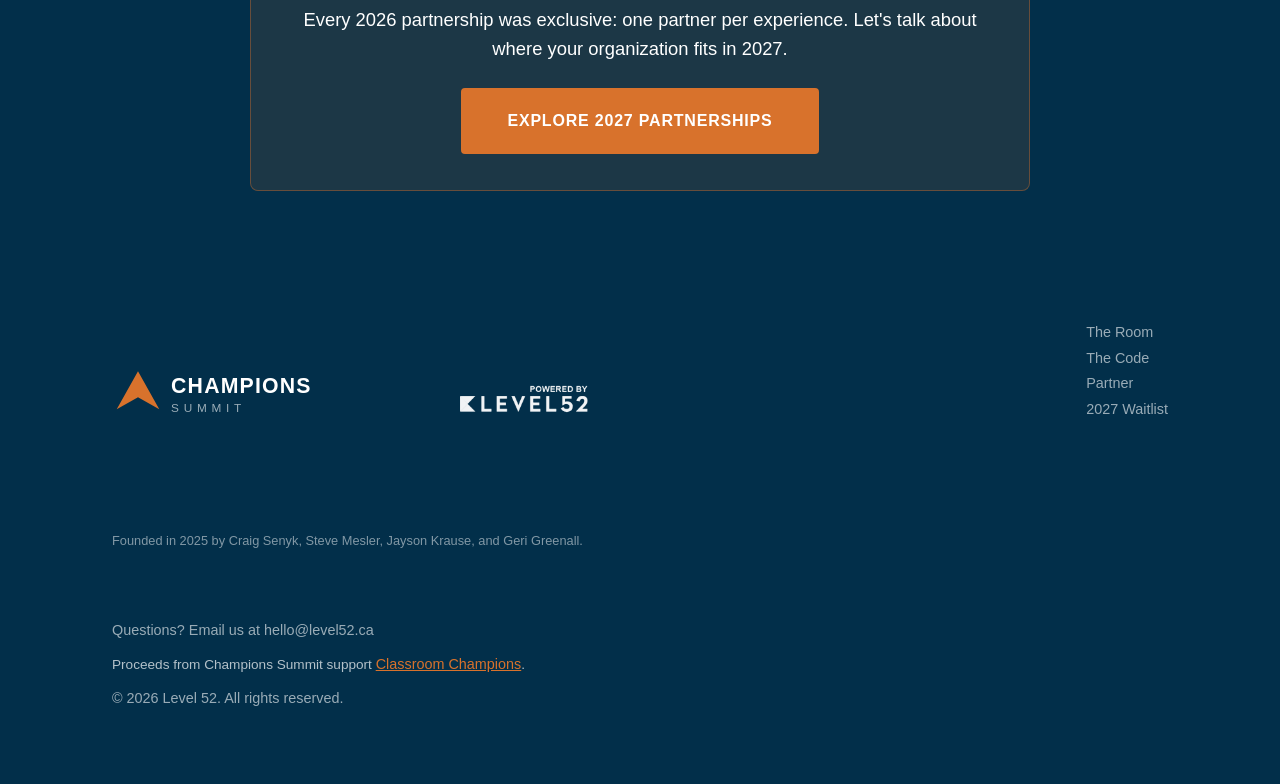
==== commit 5c3ef4d7: "Add files via upload" ====
--- a/index.html
+++ b/index.html
@@ -219,6 +219,22 @@
                 transition: none !important;
             }
         }
+
+        /* PARTNERS: 2026 PROOF STRIP */
+        .partner-proof { max-width:1040px; margin:0 auto 3.5rem; text-align:center; }
+        .partner-proof-label { color:rgba(255,255,255,0.72); font-size:.78rem; text-transform:uppercase; letter-spacing:.28em; margin:0 0 1.5rem; }
+        .partner-proof-logos { list-style:none; max-width:720px; margin:0 auto; padding:0; display:flex; flex-wrap:wrap; justify-content:center; align-items:center; gap:1rem 1.5rem; }
+        .partner-proof-logos li { flex:0 0 auto; }
+        .partner-proof-logos a { display:flex; align-items:center; justify-content:center; width:150px; height:84px; overflow:hidden; border-radius:6px; }
+        .partner-proof-logos a:focus-visible { outline:2px solid #D8722C; outline-offset:6px; }
+        .partner-proof-logos img { display:block; flex-shrink:0; width:150px; height:150px; object-fit:contain; } /* source logos sit on square transparent canvases; the link box crops the empty space */
+        .partner-proof-presenting { color:rgba(255,255,255,0.72); font-size:.92rem; line-height:1.6; margin:2rem auto 0; max-width:640px; }
+        .partner-proof-presenting a { color:#FFF; text-decoration:underline; text-decoration-color:rgba(216,114,44,0.6); text-underline-offset:3px; }
+        @media (max-width:600px) {
+            .partner-proof-logos { gap:.75rem 1.25rem; }
+            .partner-proof-logos a { width:120px; height:68px; }
+            .partner-proof-logos img { width:120px; height:120px; }
+        }
         /* POST-EVENT: HERO "THAT'S A WRAP" */
         .hero-content .hero-wrap { display:block; font-family:'Trebuchet MS','Lucida Grande',sans-serif; font-size:clamp(1.4rem,2.6vw,1.9rem); font-weight:700; text-transform:uppercase; letter-spacing:.1em; padding-left:.1em; color:#D8722C; margin:-.25rem auto 1.25rem; line-height:1.2; text-align:center; }
 
@@ -992,134 +1008,16 @@
         </section>
 
         <!-- ========================================================================
-             7. PARTNERS & PARTNERSHIP OPPORTUNITIES
+             7. 2027 PARTNERSHIPS (pitch, 2026 proof strip, inquiry CTA)
              (fade-in removed from the outer wrapper: on mobile this block is
               thousands of pixels tall and never reached the reveal threshold)
         ========================================================================= -->
         <section class="sponsors-section dark-section" id="partners">
             <div class="container">
                 <div class="section-header">
-                    <span class="accent-label" style="color:#D8722C;">2026 PARTNERS</span>
-                    <h2 style="color:#FFF;">Trusted By</h2>
-                </div>
-
-                <!-- CONFIRMED PRESENTING PARTNERS -->
-                <div style="max-width:1040px; margin:0 auto 4rem; text-align:center;">
-                    <p style="color:rgba(255,255,255,0.72); font-size:.78rem; text-transform:uppercase; letter-spacing:.28em; margin-bottom:.75rem;">Presenting Partners</p>
-                    <h3 style="color:#FFF; font-size:1.65rem; margin:0 auto .75rem; max-width:720px;">The leaders helping shape the room.</h3>
-                    <p style="color:rgba(255,255,255,0.72); font-size:.98rem; line-height:1.7; max-width:680px; margin:0 auto 2rem;">Champions Summit is backed by operators and builders connected to leadership development, industry, and community impact.</p>
-
-                    <div style="display:grid; grid-template-columns:repeat(auto-fit, minmax(min(280px, 100%), 1fr)); gap:1.1rem; align-items:stretch;">
-                        <div style="position:relative; overflow:hidden; background:linear-gradient(145deg, rgba(255,255,255,0.11), rgba(255,255,255,0.045)); border:1px solid rgba(255,255,255,0.16); padding:2rem 1.75rem; border-radius:14px; box-shadow:0 18px 40px rgba(0,0,0,0.16);">
-                            <div style="position:absolute; top:0; left:0; right:0; height:4px; background:#D8722C;"></div>
-                            <p style="font-family:'Trebuchet MS',sans-serif; color:#D8722C; font-size:.68rem; font-weight:700; text-transform:uppercase; letter-spacing:.16em; margin:0 0 1rem;">Presenting Partner</p>
-                            <div style="width:72px; height:72px; border-radius:50%; background:rgba(255,255,255,0.1); margin:0 auto 1rem; overflow:hidden; display:flex; align-items:center; justify-content:center;">
-                                <img src="photos/jayson-krause.jpg" alt="Jayson Krause" style="width:100%; height:100%; object-fit:cover;" onerror="this.style.display='none'; this.parentElement.innerHTML='<span style=\'font-family:Trebuchet MS,sans-serif; font-size:1.4rem; font-weight:700; color:#FFF;\'>JK</span>';">
-                            </div>
-                            <h3 style="color:#FFF; font-size:1.75rem; margin:0 0 .55rem; line-height:1.15;">Jayson Krause</h3>
-                            <p style="display:flex; align-items:center; justify-content:center; gap:.55rem; color:rgba(255,255,255,0.88); font-size:.95rem; margin:0 0 1.25rem;">
-                                <span>Founder &amp; Board Chair</span>
-                                <a href="https://www.linkedin.com/in/jayson-krause" target="_blank" rel="noopener" aria-label="Jayson Krause LinkedIn profile" style="display:inline-flex; align-items:center; justify-content:center; width:24px; height:24px; background:#FFF; color:#022F4A; border-radius:4px; font-family:Arial, sans-serif; font-weight:700; font-size:.82rem; text-decoration:none; line-height:1;">in</a>
-                            </p>
-                            <a href="https://www.level52.ca/" target="_blank" rel="noopener" style="display:inline-flex; align-items:center; justify-content:center; min-height:38px; padding:.55rem .95rem; border:1px solid rgba(255,255,255,0.18); border-radius:999px; color:#FFF; text-decoration:none; font-size:1rem; background:rgba(255,255,255,0.06);">Level 52</a>
-                        </div>
-
-                        <div style="position:relative; overflow:hidden; background:linear-gradient(145deg, rgba(255,255,255,0.11), rgba(255,255,255,0.045)); border:1px solid rgba(255,255,255,0.16); padding:2rem 1.75rem; border-radius:14px; box-shadow:0 18px 40px rgba(0,0,0,0.16);">
-                            <div style="position:absolute; top:0; left:0; right:0; height:4px; background:#D8722C;"></div>
-                            <p style="font-family:'Trebuchet MS',sans-serif; color:#D8722C; font-size:.68rem; font-weight:700; text-transform:uppercase; letter-spacing:.16em; margin:0 0 1rem;">Presenting Partner</p>
-                            <div style="width:72px; height:72px; border-radius:50%; background:rgba(255,255,255,0.1); margin:0 auto 1rem; overflow:hidden; display:flex; align-items:center; justify-content:center;">
-                                <img src="photos/donovan-nielsen.jpg" alt="Donovan Nielsen" style="width:100%; height:100%; object-fit:cover;" onerror="this.style.display='none'; this.parentElement.innerHTML='<span style=\'font-family:Trebuchet MS,sans-serif; font-size:1.4rem; font-weight:700; color:#FFF;\'>DN</span>';">
-                            </div>
-                            <h3 style="color:#FFF; font-size:1.75rem; margin:0 0 .55rem; line-height:1.15;">Donovan Nielsen</h3>
-                            <p style="display:flex; align-items:center; justify-content:center; gap:.55rem; color:rgba(255,255,255,0.88); font-size:.95rem; margin:0 0 1.25rem;">
-                                <span>President</span>
-                                <a href="https://www.linkedin.com/in/donovan-nielsen-847964112/" target="_blank" rel="noopener" aria-label="Donovan Nielsen LinkedIn profile" style="display:inline-flex; align-items:center; justify-content:center; width:24px; height:24px; background:#FFF; color:#022F4A; border-radius:4px; font-family:Arial, sans-serif; font-weight:700; font-size:.82rem; text-decoration:none; line-height:1;">in</a>
-                            </p>
-                            <div style="display:flex; align-items:center; justify-content:center; flex-wrap:wrap; gap:.55rem; margin:0;">
-                                <a href="https://scovan.ca/" target="_blank" rel="noopener" style="display:inline-flex; align-items:center; justify-content:center; min-height:38px; padding:.55rem .95rem; border:1px solid rgba(255,255,255,0.18); border-radius:999px; color:#FFF; text-decoration:none; font-size:1rem; background:rgba(255,255,255,0.06);">Scovan</a>
-                                <a href="https://www.starbellygroup.com/" target="_blank" rel="noopener" style="display:inline-flex; align-items:center; justify-content:center; min-height:38px; padding:.55rem .95rem; border:1px solid rgba(255,255,255,0.18); border-radius:999px; color:#FFF; text-decoration:none; font-size:1rem; background:rgba(255,255,255,0.06);">Starbelly Group</a>
-                            </div>
-                        </div>
-
-                        <div style="position:relative; overflow:hidden; background:linear-gradient(145deg, rgba(255,255,255,0.11), rgba(255,255,255,0.045)); border:1px solid rgba(255,255,255,0.16); padding:2rem 1.75rem; border-radius:14px; box-shadow:0 18px 40px rgba(0,0,0,0.16);">
-                            <div style="position:absolute; top:0; left:0; right:0; height:4px; background:#D8722C;"></div>
-                            <p style="font-family:'Trebuchet MS',sans-serif; color:#D8722C; font-size:.68rem; font-weight:700; text-transform:uppercase; letter-spacing:.16em; margin:0 0 1rem;">Presenting Partner</p>
-                            <div style="width:72px; height:72px; border-radius:50%; background:rgba(255,255,255,0.1); margin:0 auto 1rem; overflow:hidden; display:flex; align-items:center; justify-content:center;">
-                                <img src="photos/seth-rosenzweig.jpg" alt="Seth Rosenzweig" style="width:100%; height:100%; object-fit:cover;" onerror="this.style.display='none'; this.parentElement.innerHTML='<span style=\'font-family:Trebuchet MS,sans-serif; font-size:1.4rem; font-weight:700; color:#FFF;\'>SR</span>';">
-                            </div>
-                            <h3 style="color:#FFF; font-size:1.75rem; margin:0 0 .55rem; line-height:1.15;">Seth Rosenzweig</h3>
-                            <p style="display:flex; align-items:center; justify-content:center; gap:.55rem; color:rgba(255,255,255,0.88); font-size:.95rem; margin:0 0 1.25rem;">
-                                <span>CEO</span>
-                                <a href="https://www.linkedin.com/in/seth-rosenzweig-3a476b6/" target="_blank" rel="noopener" aria-label="Seth Rosenzweig LinkedIn profile" style="display:inline-flex; align-items:center; justify-content:center; width:24px; height:24px; background:#FFF; color:#022F4A; border-radius:4px; font-family:Arial, sans-serif; font-weight:700; font-size:.82rem; text-decoration:none; line-height:1;">in</a>
-                            </p>
-                            <a href="https://www.classroomchampions.org/" target="_blank" rel="noopener" style="display:inline-flex; align-items:center; justify-content:center; min-height:38px; padding:.55rem .95rem; border:1px solid rgba(255,255,255,0.18); border-radius:999px; color:#FFF; text-decoration:none; font-size:1rem; background:rgba(255,255,255,0.06);">Classroom Champions</a>
-                        </div>
-                    </div>
-                </div>
-
-                <!-- CONFIRMED PARTNERS -->
-                <div style="max-width:1040px; margin:0 auto 4rem; text-align:center;">
-                    <p style="color:rgba(255,255,255,0.72); font-size:.78rem; text-transform:uppercase; letter-spacing:.28em; margin-bottom:.75rem;">Experience Partners</p>
-                    <h3 style="color:#FFF; font-size:1.65rem; margin:0 auto .75rem; max-width:720px;">The organizations backing key summit experiences.</h3>
-                    <p style="color:rgba(255,255,255,0.72); font-size:.98rem; line-height:1.7; max-width:680px; margin:0 auto 2rem;">These partners bring you the leadership experiences that make Champions Summit more than a conference.</p>
-                    <div class="confirmed-sponsors-grid">
-                        <div class="confirmed-sponsor-card">
-                            <p class="confirmed-sponsor-label">Champions Pathway Partner</p>
-                            <a href="https://craigsenyk.com/" target="_blank" rel="noopener" class="confirmed-sponsor-logo-wrap" aria-label="Visit Craig Senyk Initiatives">
-                                <img src="logos/craig-senyk-initiatives.png" alt="Craig Senyk Initiatives logo" class="confirmed-sponsor-logo">
-                            </a>
-                            <h3 class="confirmed-sponsor-title">Craig Senyk Initiatives</h3>
-                        </div>
-                        <div class="confirmed-sponsor-card">
-                            <p class="confirmed-sponsor-label">Leadership Simulation Partner</p>
-                            <a href="https://orennia.com/" target="_blank" rel="noopener" class="confirmed-sponsor-logo-wrap" aria-label="Visit Orennia">
-                                <img src="logos/orennia.png" alt="Orennia logo" class="confirmed-sponsor-logo">
-                            </a>
-                            <h3 class="confirmed-sponsor-title">Orennia</h3>
-                        </div>
-                        <div class="confirmed-sponsor-card">
-                            <p class="confirmed-sponsor-label">Evening Experience Partner</p>
-                            <a href="https://www.mnp.ca/" target="_blank" rel="noopener" class="confirmed-sponsor-logo-wrap" aria-label="Visit MNP">
-                                <img src="logos/MNP-logo.png" alt="MNP logo" class="confirmed-sponsor-logo">
-                            </a>
-                            <h3 class="confirmed-sponsor-title">MNP</h3>
-                        </div>
-                        <div class="confirmed-sponsor-card">
-                            <p class="confirmed-sponsor-label">Mentor Café Partner</p>
-                            <a href="https://javaholdings.ca/" target="_blank" rel="noopener" class="confirmed-sponsor-logo-wrap" aria-label="Visit Java Global Energy Infrastructure Solutions">
-                                <img src="logos/java-holdings.png" alt="Java Global Energy Infrastructure Solutions logo" class="confirmed-sponsor-logo">
-                            </a>
-                            <h3 class="confirmed-sponsor-title">Global Energy Infrastructure Solutions</h3>
-                        </div>
-                        <div class="confirmed-sponsor-card">
-                            <p class="confirmed-sponsor-label">Champions Hour Partner</p>
-                            <a href="https://www.ovintiv.com/" target="_blank" rel="noopener" class="confirmed-sponsor-logo-wrap" aria-label="Visit Ovintiv">
-                                <img src="logos/Ovintiv-logo.png" alt="Ovintiv logo" class="confirmed-sponsor-logo">
-                            </a>
-                            <h3 class="confirmed-sponsor-title">Ovintiv</h3>
-                        </div>
-                        <div class="confirmed-sponsor-card">
-                            <p class="confirmed-sponsor-label">Diary of a COO Partner</p>
-                            <a href="https://www.brunel.net/en-us/locations/calgary" target="_blank" rel="noopener" class="confirmed-sponsor-logo-wrap" aria-label="Visit Brunel">
-                                <img src="logos/brunel-logo.png" alt="Brunel logo" class="confirmed-sponsor-logo">
-                            </a>
-                            <h3 class="confirmed-sponsor-title">Brunel</h3>
-                        </div>
-                        <div class="confirmed-sponsor-card">
-                            <p class="confirmed-sponsor-label">Furniture Partner</p>
-                            <a href="https://www.rgo.ca/" target="_blank" rel="noopener" class="confirmed-sponsor-logo-wrap" aria-label="Visit RGO">
-                                <img src="logos/rgo-logo.png" alt="RGO logo" class="confirmed-sponsor-logo">
-                            </a>
-                            <h3 class="confirmed-sponsor-title">RGO</h3>
-                        </div>
-                        <div class="confirmed-sponsor-card">
-                            <p class="confirmed-sponsor-label">Networking Partner</p>
-                            <a href="https://fitkitchen.ca/" target="_blank" rel="noopener" class="confirmed-sponsor-logo-wrap" aria-label="Visit Fit Kitchen">
-                                <img src="logos/fit-kitchen-logo.png" alt="Fit Kitchen logo" class="confirmed-sponsor-logo">
-                            </a>
-                            <h3 class="confirmed-sponsor-title">Fit Kitchen</h3>
-                        </div>
-                    </div>
+                    <span class="accent-label" style="color:#D8722C;">PARTNER IN 2027</span>
+                    <h2 style="color:#FFF; text-wrap:balance;">Help Shape the 2027 Room.</h2>
+                    <p style="color:rgba(255,255,255,0.72); font-size:.98rem; line-height:1.7; max-width:640px; margin:1rem auto 0; text-wrap:balance;">Next year's experiences are being designed now, and partners help decide what they look like.</p>
                 </div>
 
                 <!-- WHAT YOU'RE BUYING -->
@@ -1135,15 +1033,30 @@
                         </div>
                         <div style="background:rgba(255,255,255,0.05); padding:1.5rem; border-left:3px solid #D8722C; border-radius:4px;">
                             <h4 style="color:#FFF; font-size:1.05rem; margin-bottom:.5rem;">Impact, not investment.</h4>
-                            <p style="color:rgba(255,255,255,0.8); font-size:.9rem; line-height:1.6; margin:0;">Proceeds support Classroom Champions — building goal-setting and resilience in K–8 classrooms.</p>
-                        </div>
-                    </div>
+                            <p style="color:rgba(255,255,255,0.8); font-size:.9rem; line-height:1.6; margin:0;">Proceeds support Classroom Champions, building goal-setting and resilience in K–8 classrooms.</p>
+                        </div>
+                    </div>
+                </div>
+
+                <!-- 2026 PARTNERS (proof strip: no experience labels, so 2027 slots don't read as taken) -->
+                <div class="partner-proof">
+                    <p class="partner-proof-label">Backed in 2026 by</p>
+                    <ul class="partner-proof-logos">
+                        <li><a href="https://craigsenyk.com/" target="_blank" rel="noopener" aria-label="Visit Craig Senyk Initiatives"><img src="logos/craig-senyk-initiatives.png" alt="Craig Senyk Initiatives logo" loading="lazy"></a></li>
+                        <li><a href="https://orennia.com/" target="_blank" rel="noopener" aria-label="Visit Orennia"><img src="logos/orennia.png" alt="Orennia logo" loading="lazy"></a></li>
+                        <li><a href="https://www.mnp.ca/" target="_blank" rel="noopener" aria-label="Visit MNP"><img src="logos/MNP-logo.png" alt="MNP logo" loading="lazy"></a></li>
+                        <li><a href="https://javaholdings.ca/" target="_blank" rel="noopener" aria-label="Visit Global Energy Infrastructure Solutions"><img src="logos/java-holdings.png" alt="Global Energy Infrastructure Solutions logo" loading="lazy"></a></li>
+                        <li><a href="https://www.ovintiv.com/" target="_blank" rel="noopener" aria-label="Visit Ovintiv"><img src="logos/Ovintiv-logo.png" alt="Ovintiv logo" loading="lazy"></a></li>
+                        <li><a href="https://www.brunel.net/en-us/locations/calgary" target="_blank" rel="noopener" aria-label="Visit Brunel"><img src="logos/brunel-logo.png" alt="Brunel logo" loading="lazy"></a></li>
+                        <li><a href="https://www.rgo.ca/" target="_blank" rel="noopener" aria-label="Visit RGO"><img src="logos/rgo-logo.png" alt="RGO logo" loading="lazy"></a></li>
+                        <li><a href="https://fitkitchen.ca/" target="_blank" rel="noopener" aria-label="Visit Fit Kitchen"><img src="logos/fit-kitchen-logo.png" alt="Fit Kitchen logo" loading="lazy"></a></li>
+                    </ul>
+                    <p class="partner-proof-presenting">Presented by <a href="https://www.level52.ca/" target="_blank" rel="noopener">Level 52</a>, <a href="https://scovan.ca/" target="_blank" rel="noopener">Scovan</a> and <a href="https://www.classroomchampions.org/" target="_blank" rel="noopener">Classroom Champions</a></p>
                 </div>
 
                 <!-- 2027 PARTNERSHIPS -->
                 <div style="max-width:780px; margin:0 auto; padding:2.25rem; background:rgba(216,114,44,0.12); border:1px solid rgba(216,114,44,0.4); border-radius:8px; text-align:center;">
-                    <p style="color:#D8722C; font-family:'Trebuchet MS',sans-serif; font-size:.7rem; font-weight:700; text-transform:uppercase; letter-spacing:.22em; margin-bottom:1rem;">Partner in 2027</p>
-                    <p style="color:#FFF; font-size:1.15rem; line-height:1.6; margin-bottom:1.5rem;">Every 2026 partnership was exclusive: one partner per experience. 2027 opportunities are being shaped now. Let's talk about where your organization fits.</p>
+                    <p style="color:#FFF; font-size:1.15rem; line-height:1.6; margin-bottom:1.5rem;">Every 2026 partnership was exclusive: one partner per experience. Let's talk about where your organization fits in 2027.</p>
                     <a href="mailto:jayson@level52.ca?subject=Champions%20Summit%202027%20Partnership&amp;body=Hi%20Jayson%2C%0A%0AI%27m%20interested%20in%20exploring%20a%20partnership%20for%20Champions%20Summit%202027%20and%20would%20love%20to%20learn%20more%20about%20the%20opportunities.%0A%0AName%3A%0AOrganization%3A%0ARole%3A%0A%0AThanks%2C" class="btn-primary btn-large">Explore 2027 Partnerships</a>
                 </div>
             </div>
